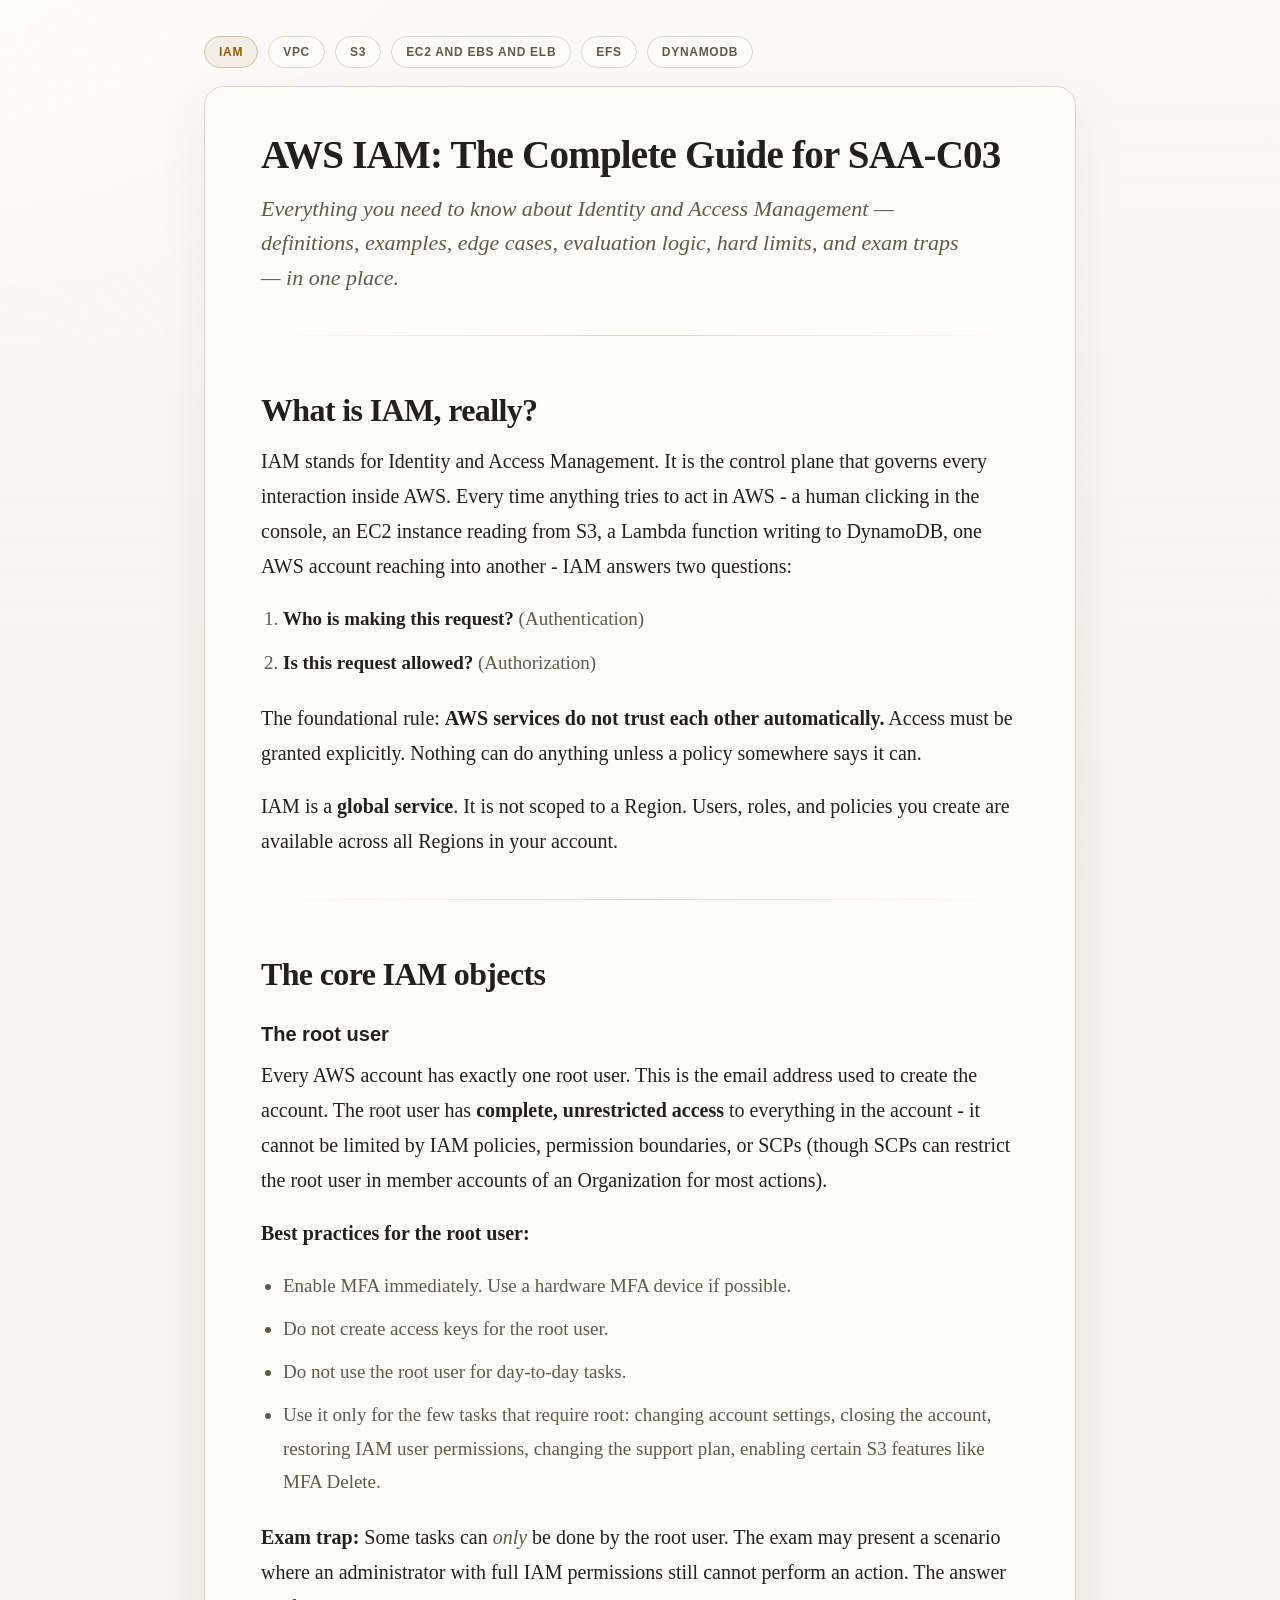
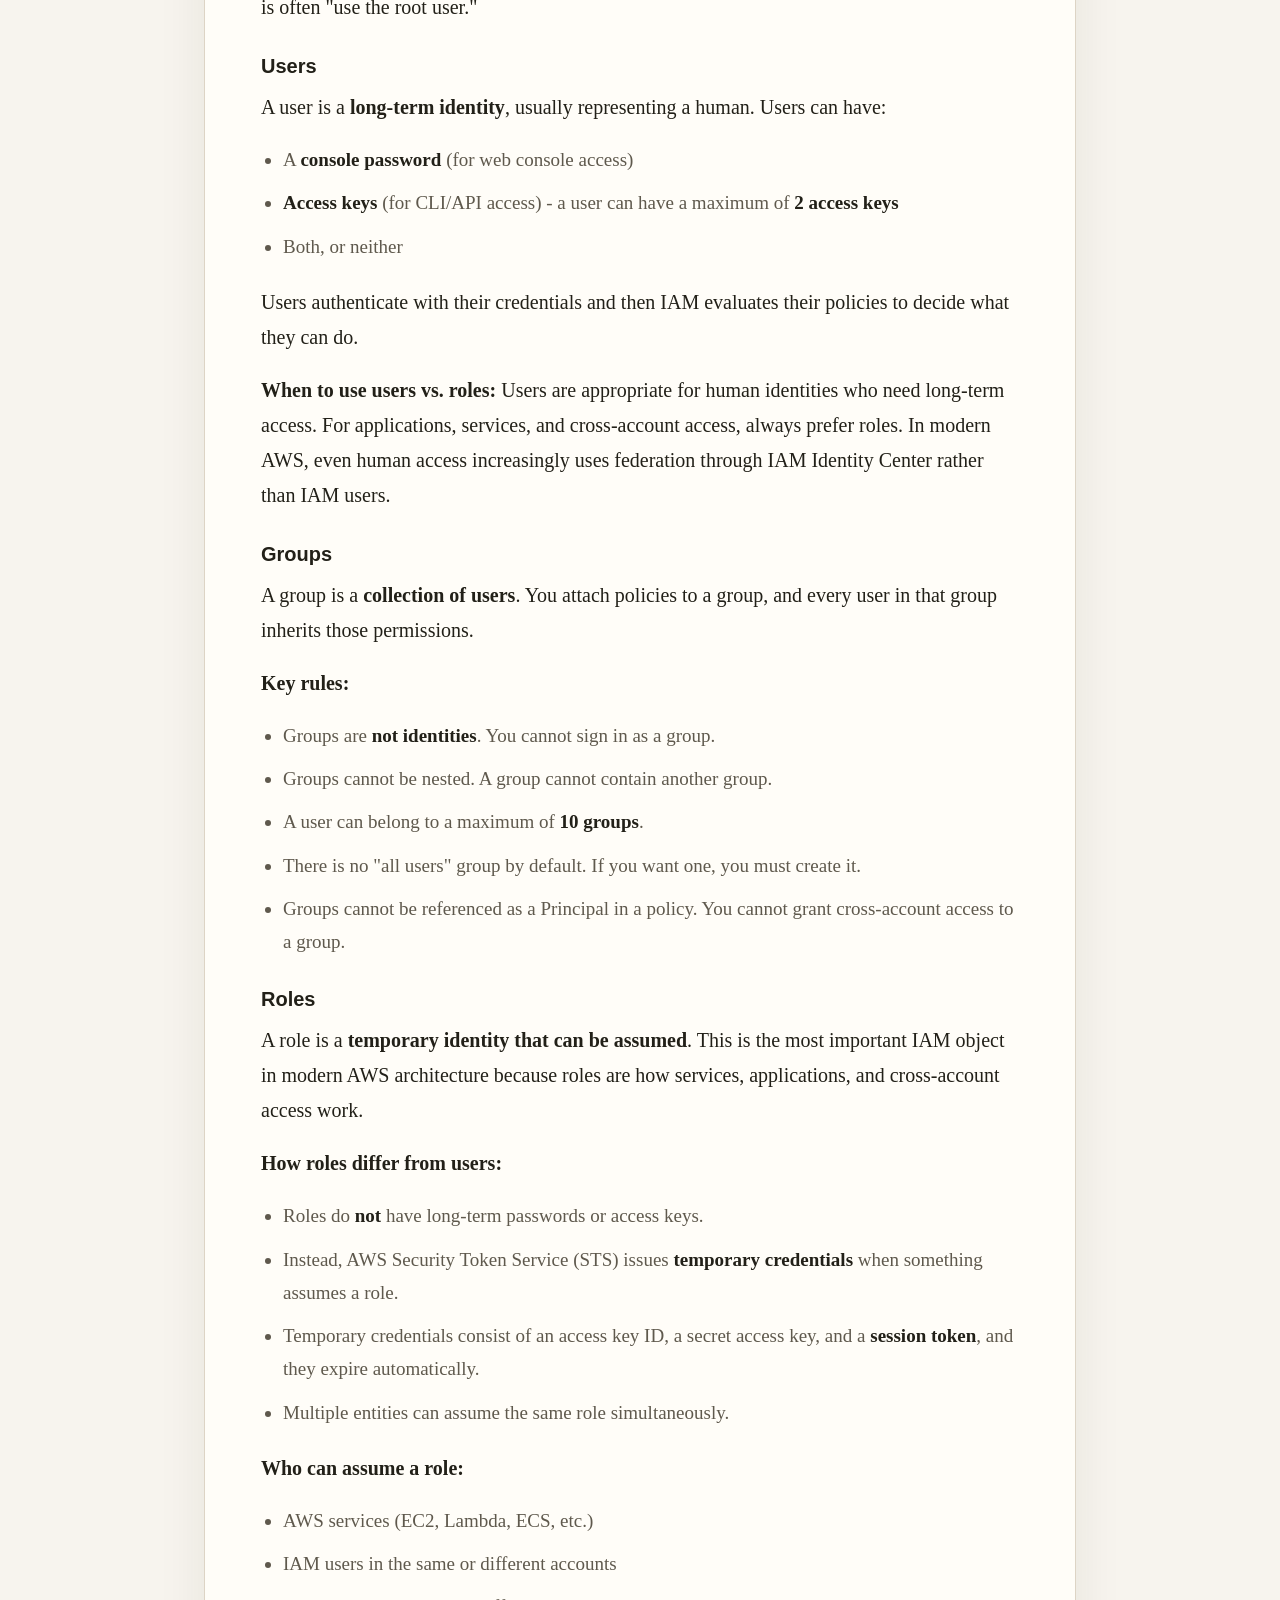
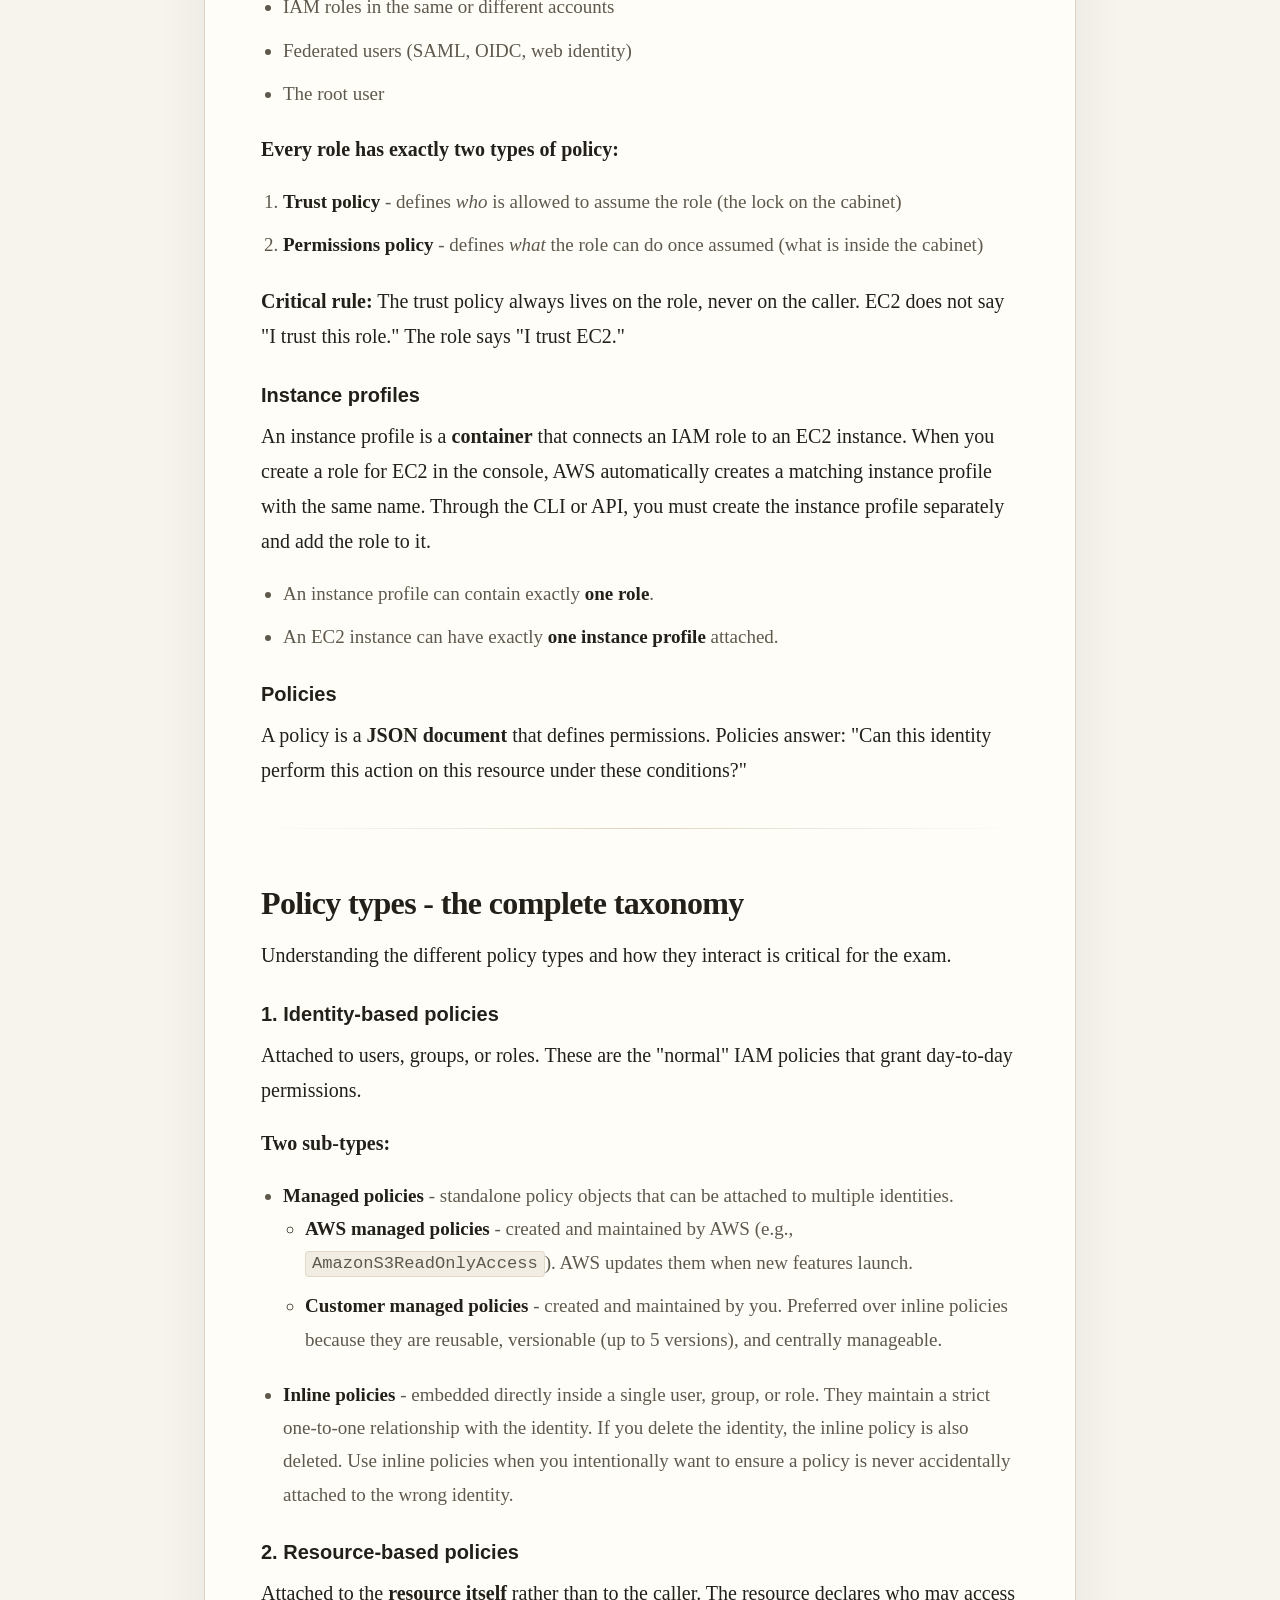
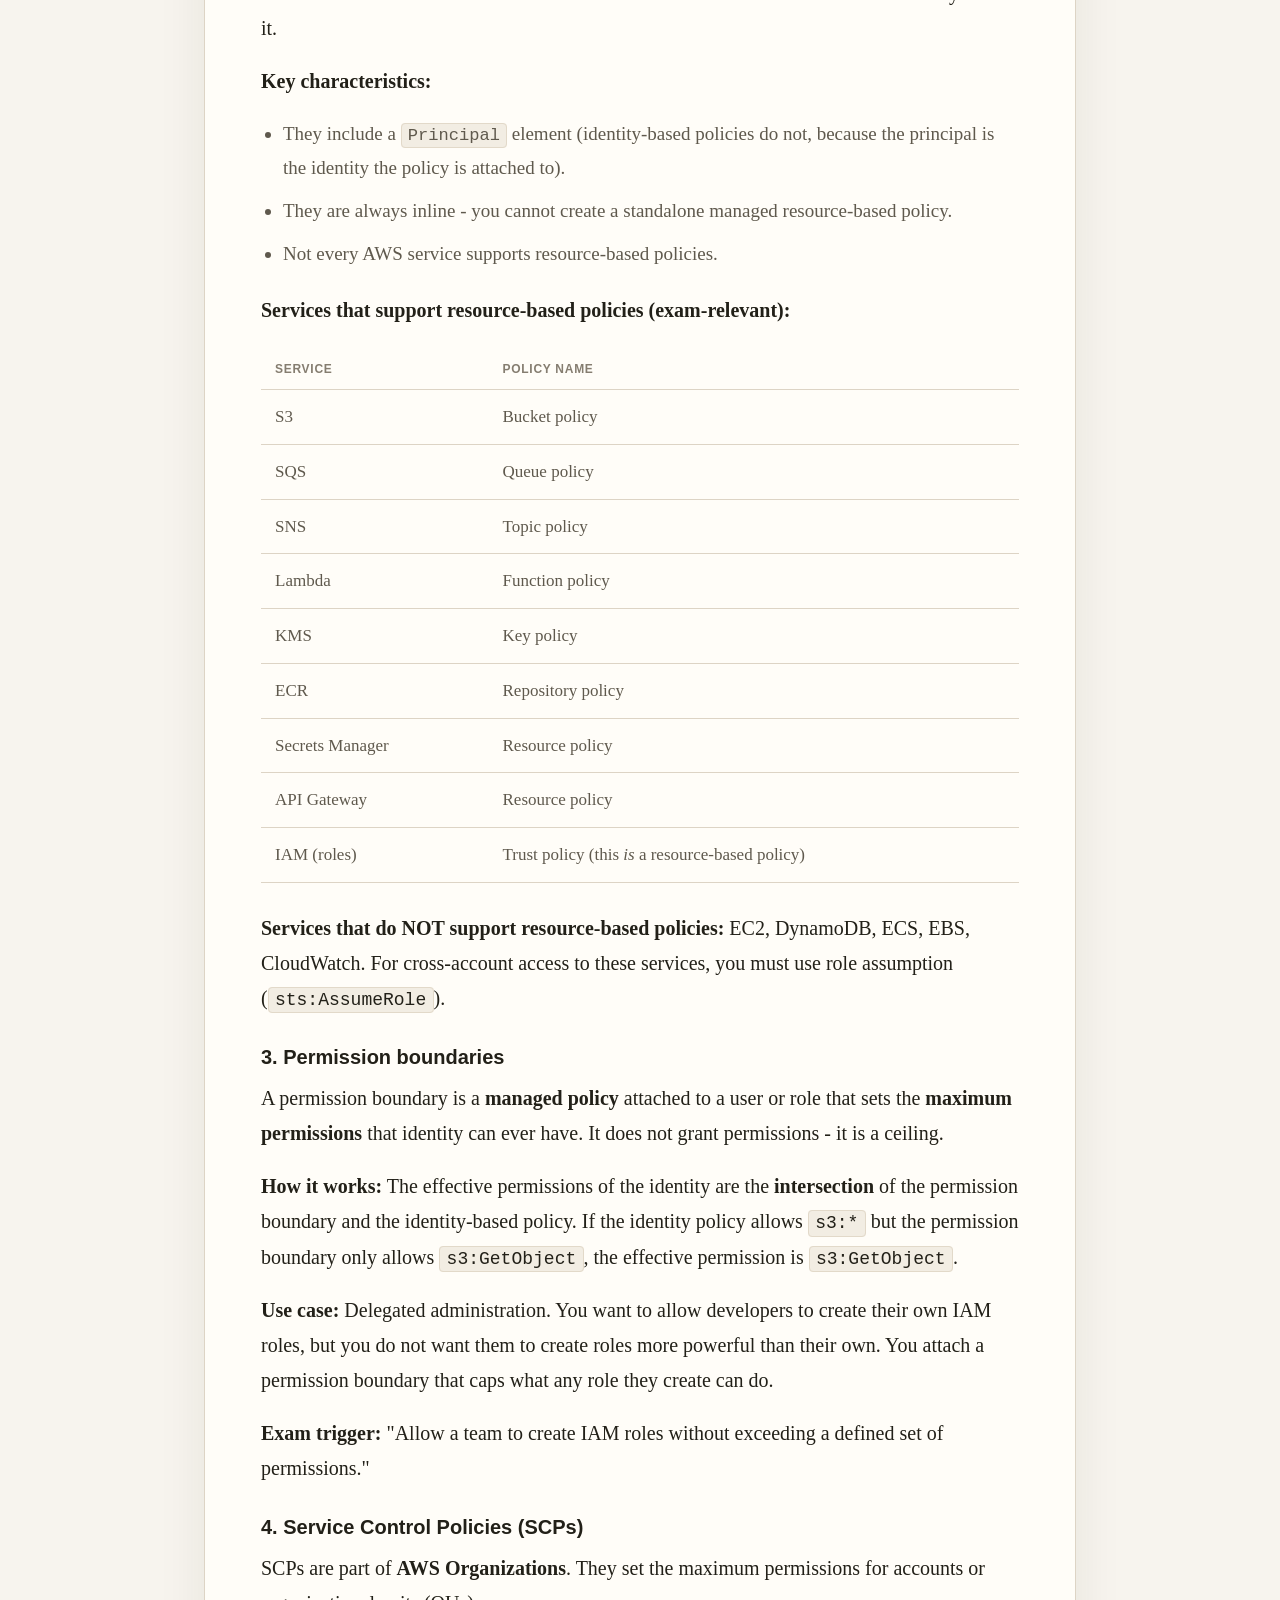
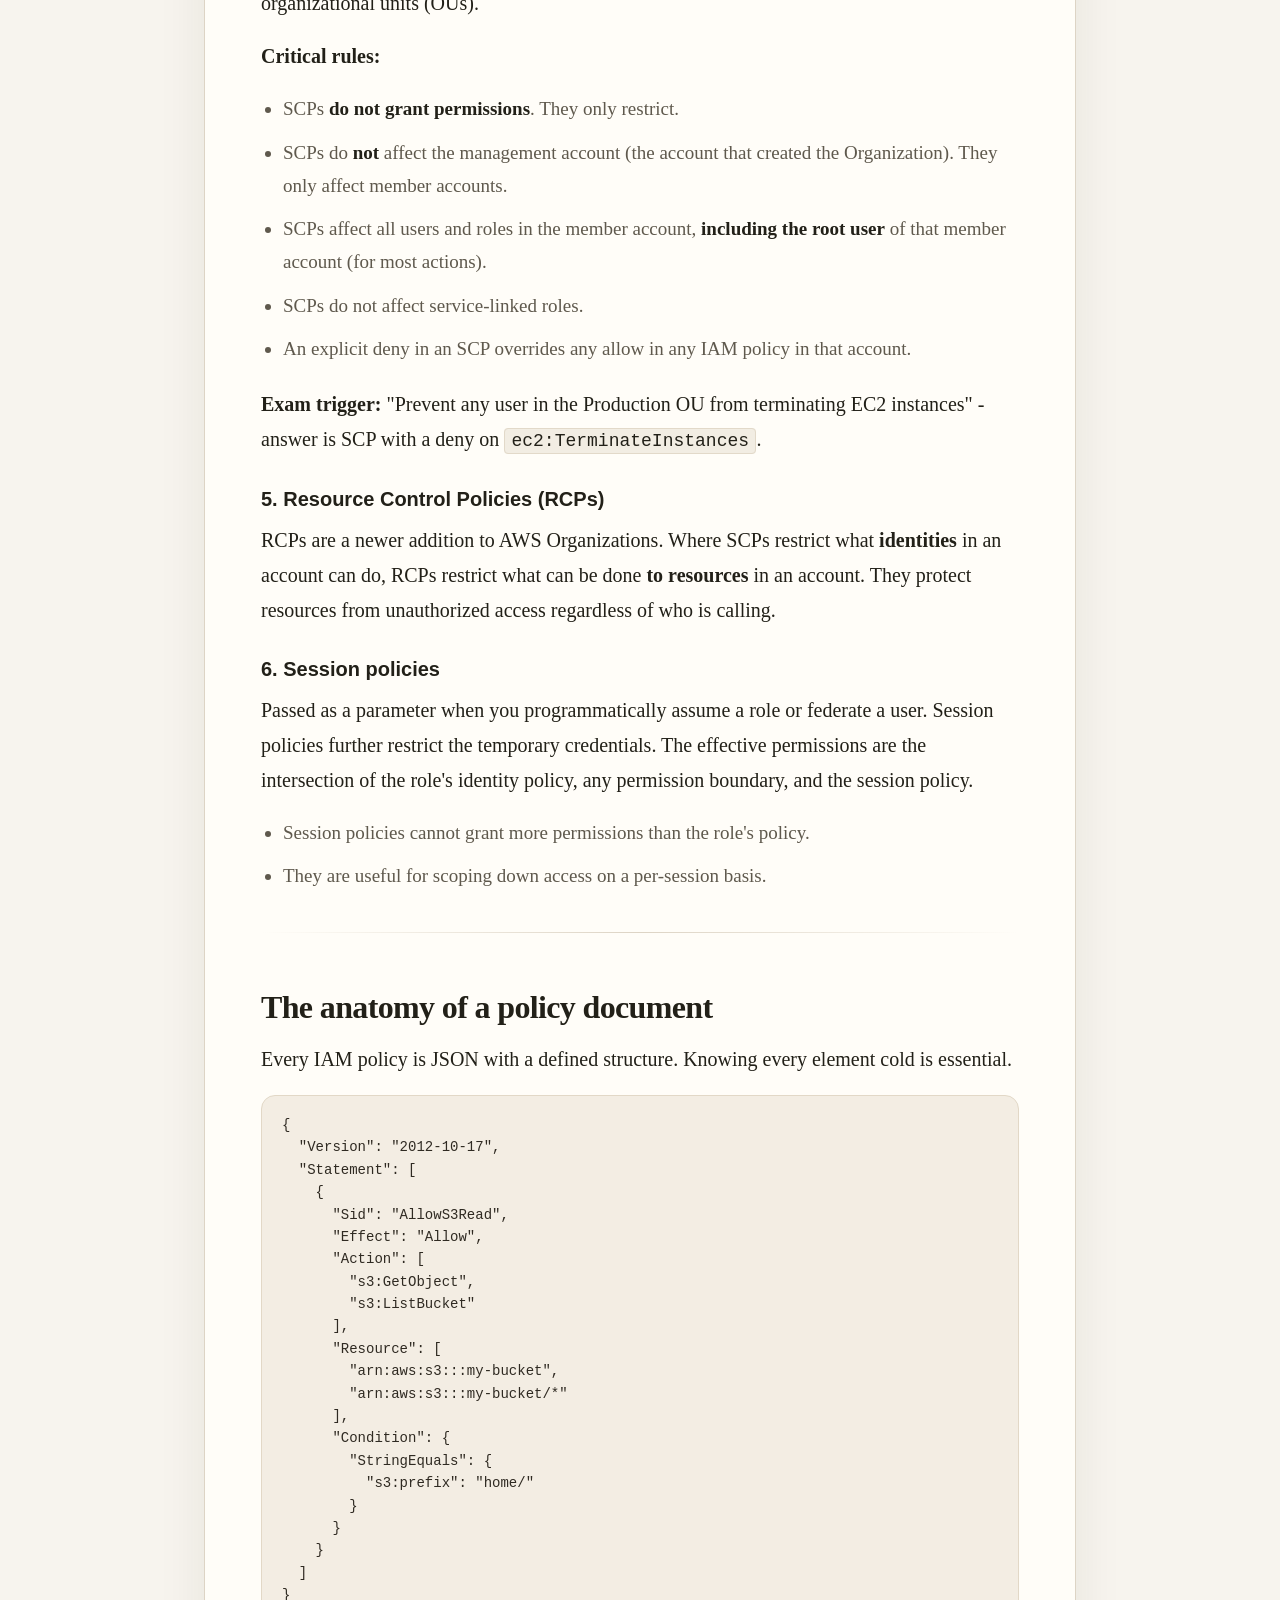
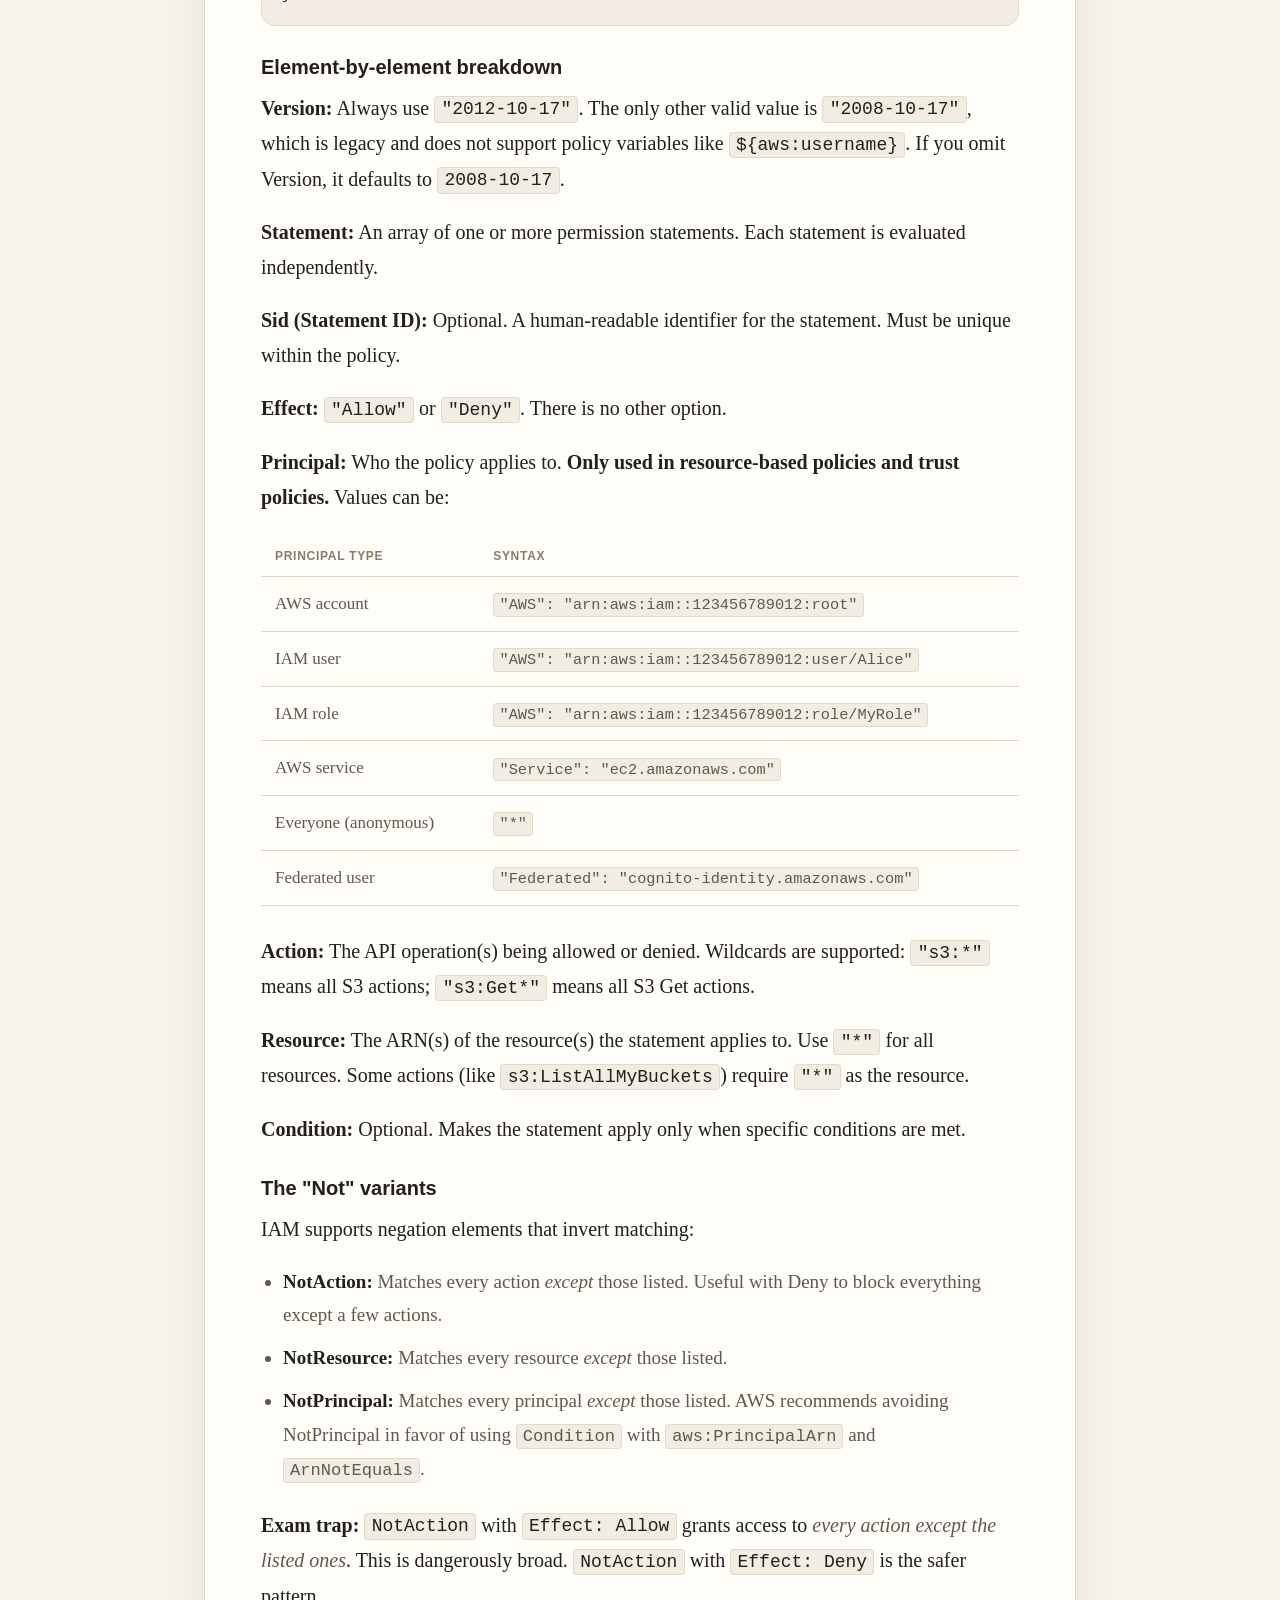
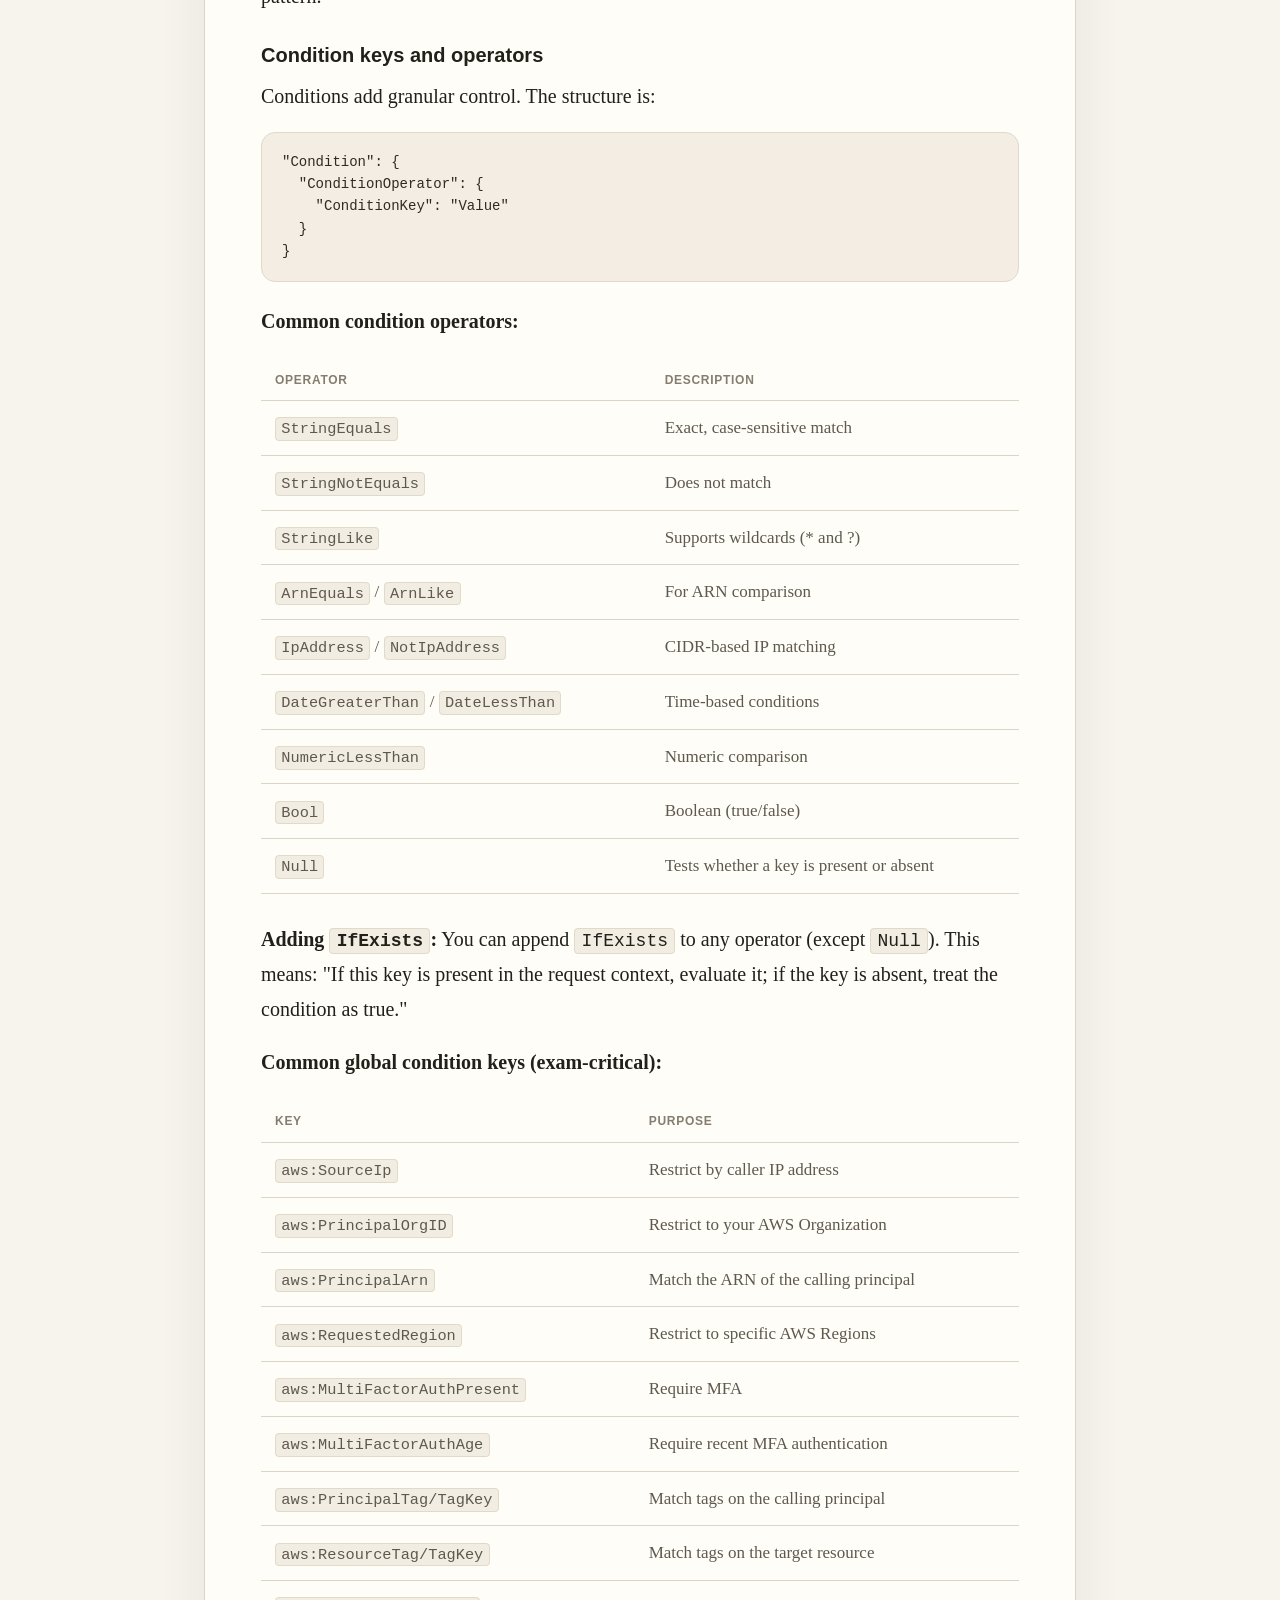
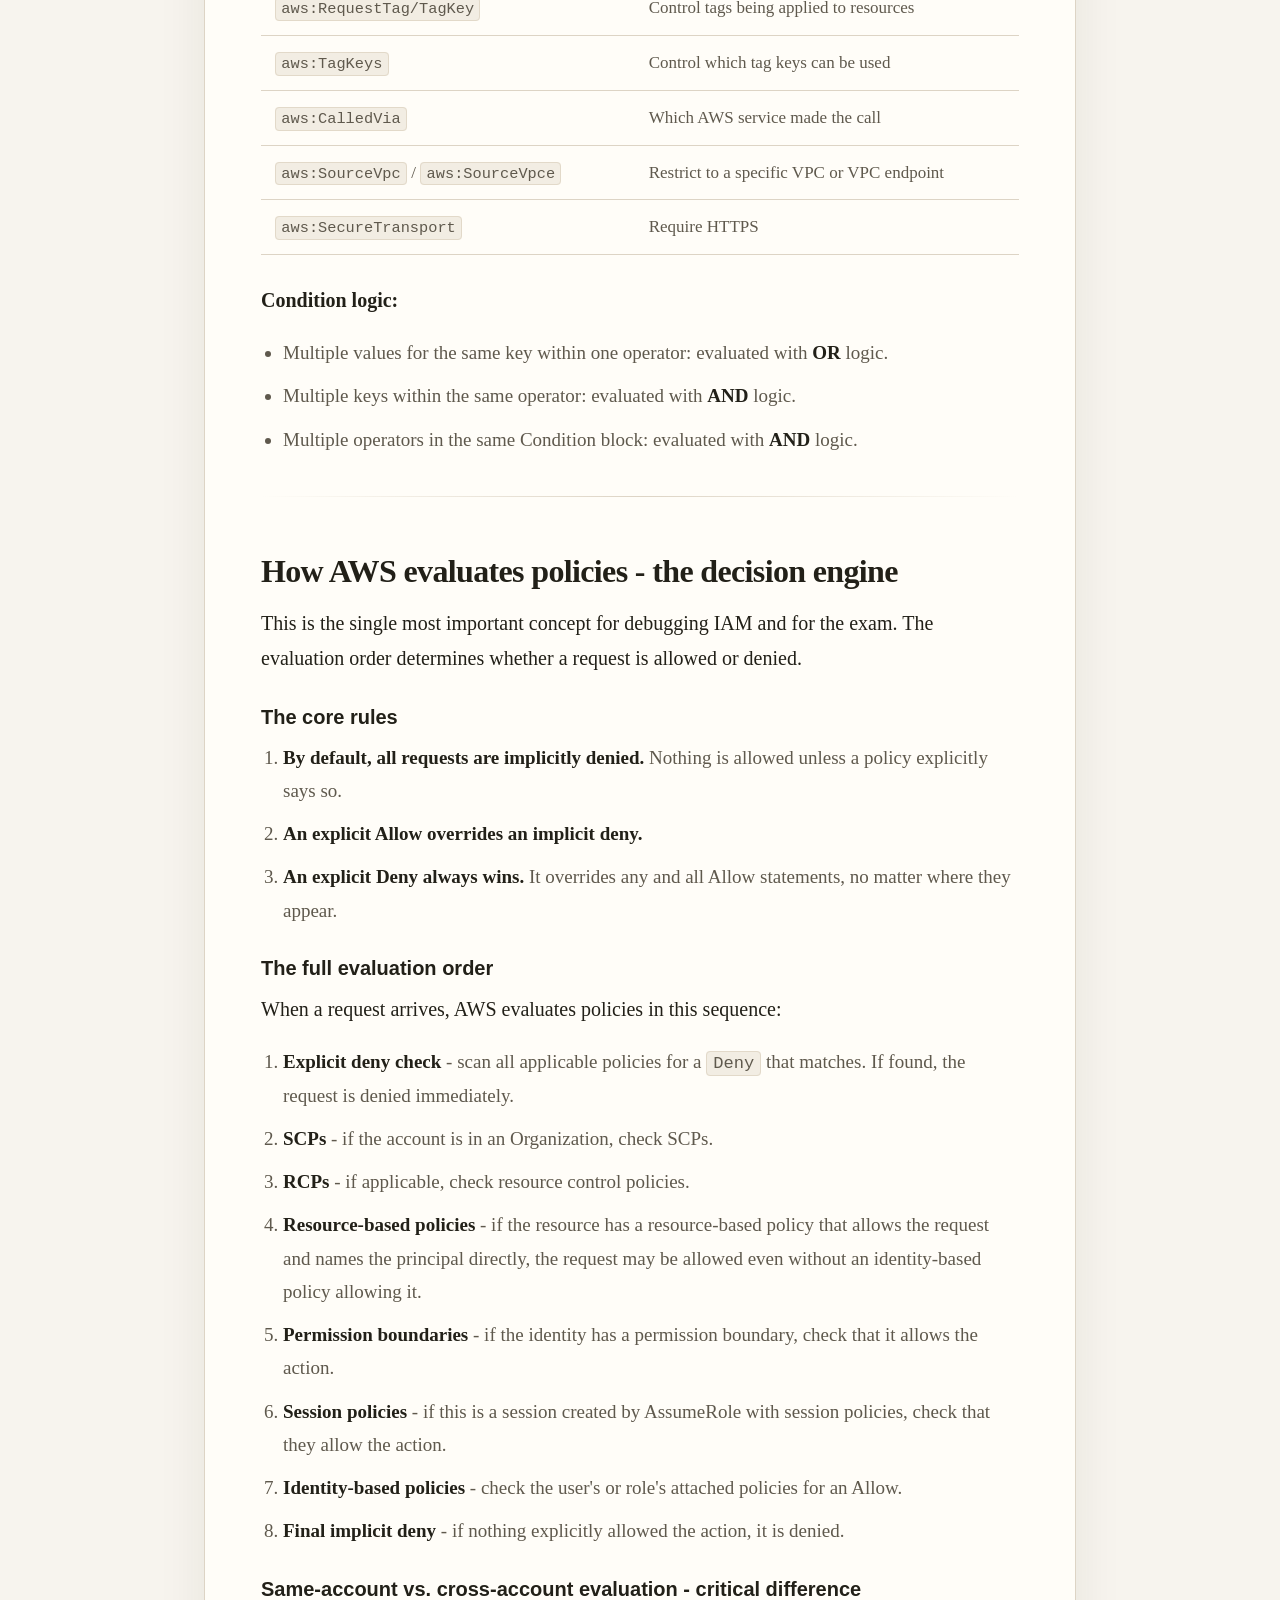
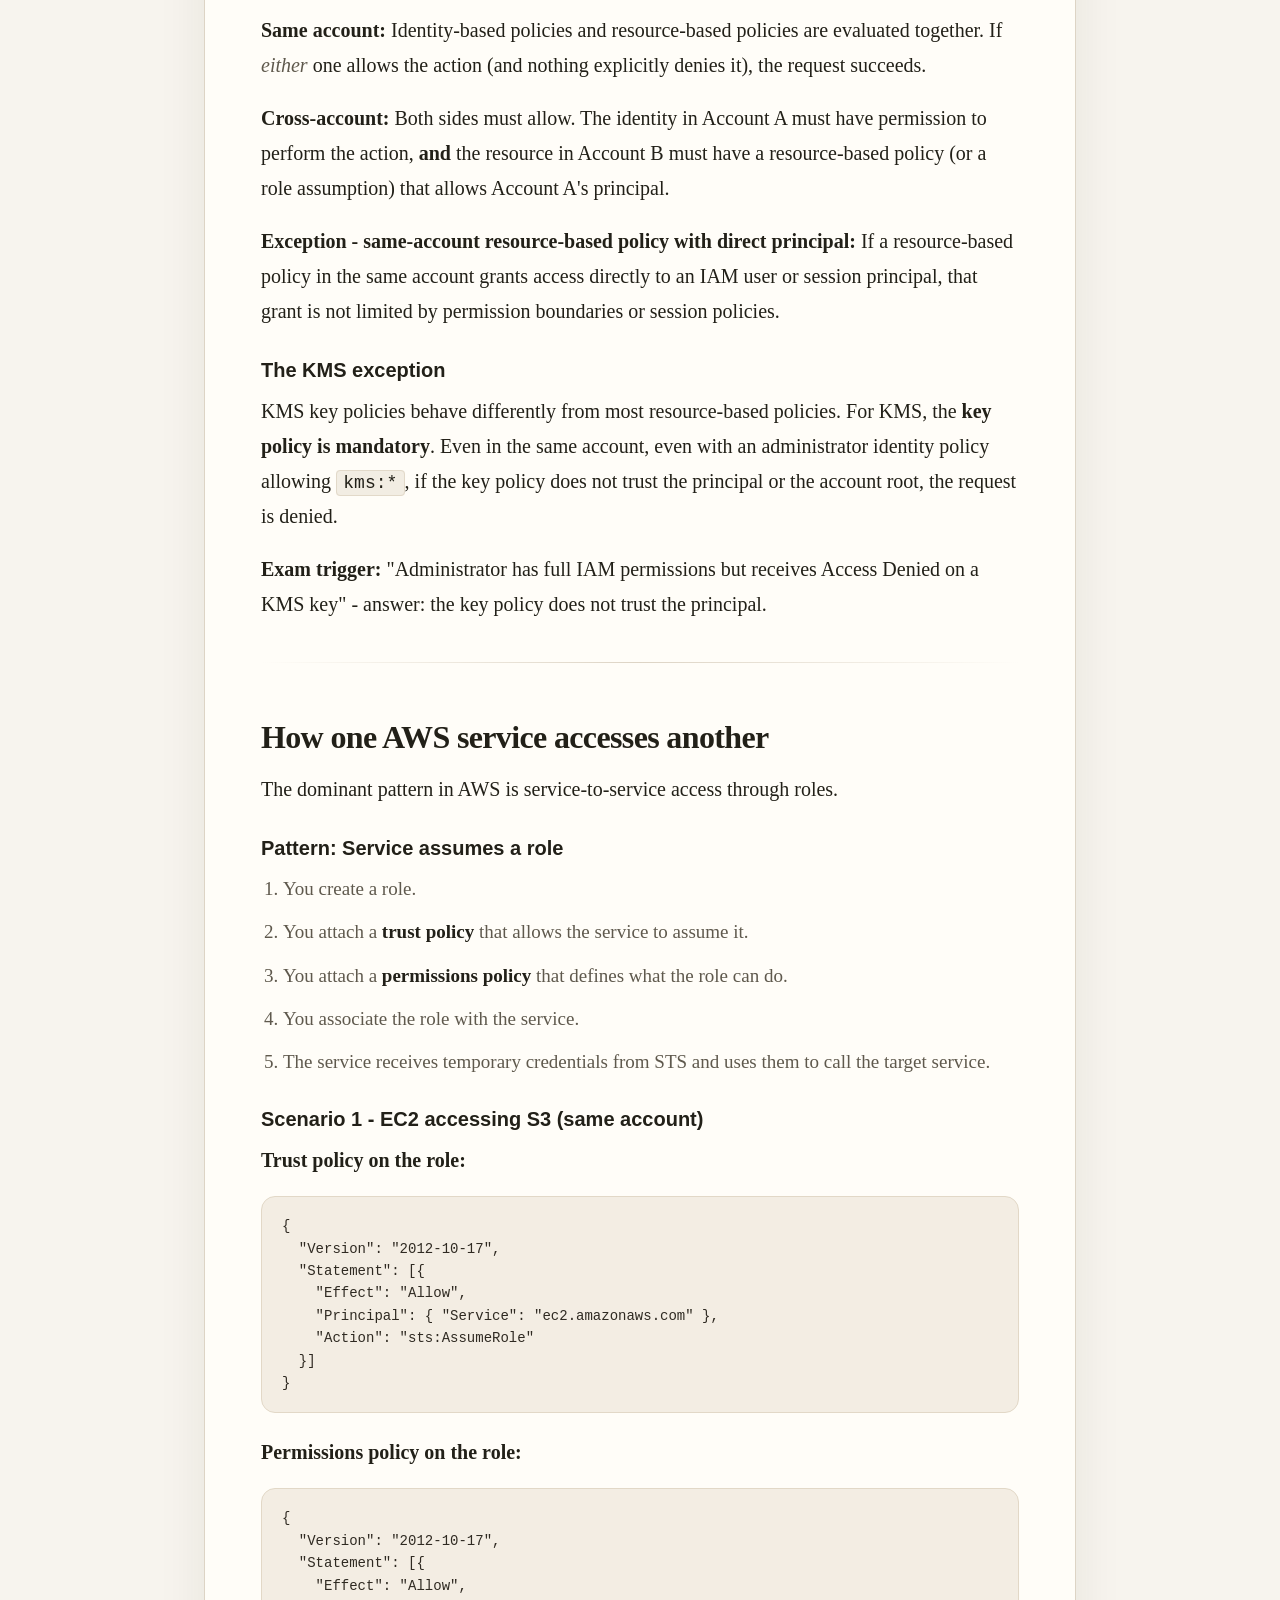
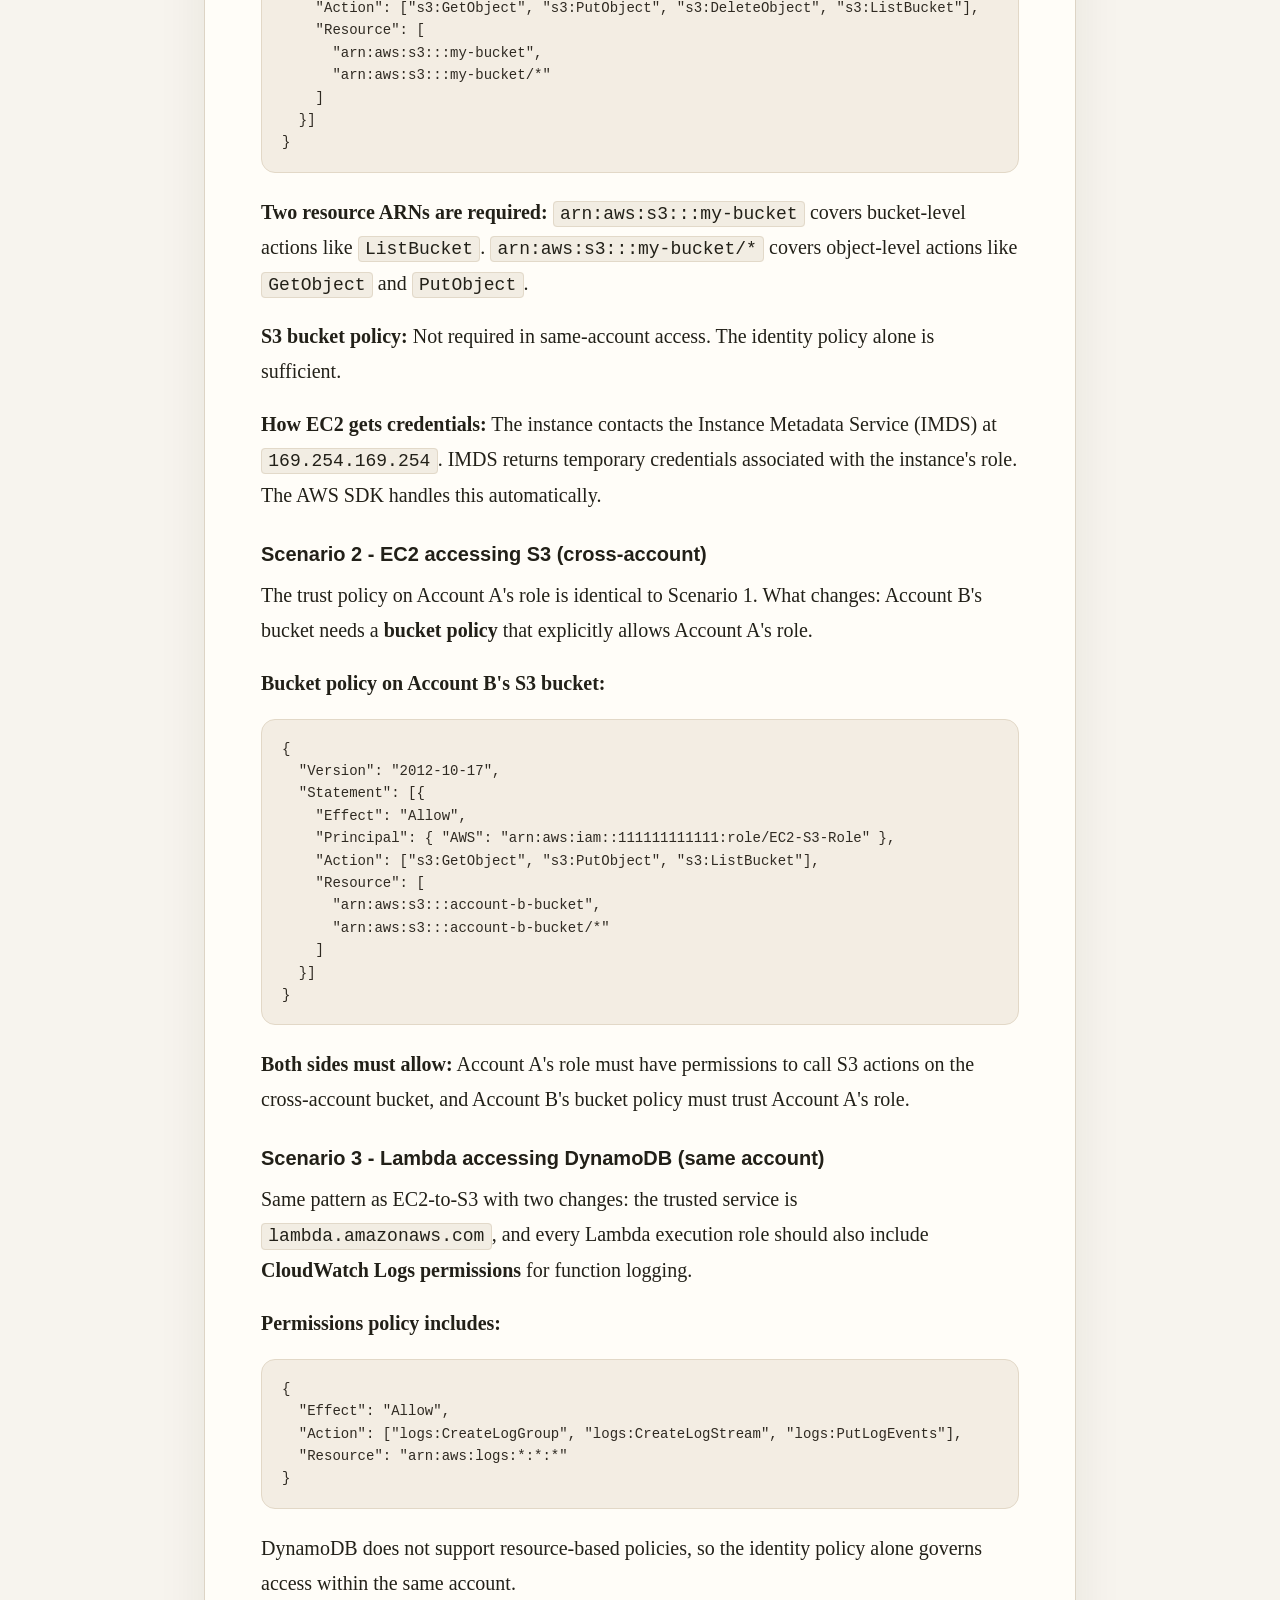
==== index.html @ 90936693 "Add DynamoDB article page" ====
<!DOCTYPE html>
<html lang="en">
<head>
<meta charset="UTF-8">
<meta name="viewport" content="width=device-width, initial-scale=1.0">
<title>AWS IAM: The Complete Guide for SAA-C03</title>
<style>
  *, *::before, *::after { box-sizing: border-box; }

  :root {
    --bg: #f7f4ee;
    --paper: #fffdf8;
    --border: #ddd4c5;
    --text: #222018;
    --text-dim: #5f594d;
    --text-faint: #857d70;
    --accent: #8d5c00;
    --accent-soft: rgba(141, 92, 0, 0.08);
    --teal-soft: rgba(13, 111, 103, 0.08);
    --shadow: 0 20px 50px rgba(44, 35, 19, 0.08);
  }

  html { scroll-behavior: smooth; }

  body {
    margin: 0;
    background: var(--bg);
    color: var(--text);
    font-family: Charter, "Iowan Old Style", "Palatino Linotype", "Book Antiqua", Georgia, serif;
    line-height: 1.75;
  }

  body::before {
    content: "";
    position: fixed;
    inset: 0;
    background:
      linear-gradient(180deg, rgba(255,255,255,0.55), rgba(255,255,255,0)),
      radial-gradient(circle at top left, rgba(255,255,255,0.5), transparent 30%);
    pointer-events: none;
    z-index: 0;
  }

  .page {
    position: relative;
    z-index: 1;
    max-width: 920px;
    margin: 0 auto;
    padding: 36px 24px 72px;
  }

  .topnav {
    display: flex;
    gap: 10px;
    margin-bottom: 18px;
  }

  .navlink {
    display: inline-flex;
    align-items: center;
    border: 1px solid var(--border);
    border-radius: 999px;
    padding: 8px 14px;
    background: rgba(255, 253, 248, 0.82);
    color: var(--text-dim);
    text-decoration: none;
    font: 700 12px/1.2 "Helvetica Neue", Arial, sans-serif;
    letter-spacing: 0.06em;
    text-transform: uppercase;
    transition: background 140ms ease, color 140ms ease, border-color 140ms ease;
  }

  .navlink:hover {
    background: var(--accent-soft);
    border-color: #cfbea0;
    color: var(--text);
  }

  .navlink[aria-current="page"] {
    background: var(--accent-soft);
    border-color: #cfbea0;
    color: var(--accent);
  }

  .article {
    background: var(--paper);
    border: 1px solid var(--border);
    border-radius: 20px;
    box-shadow: var(--shadow);
    padding: 48px 56px;
  }

  header {
    margin-bottom: 32px;
  }

  h1 {
    font-size: clamp(27px, 3.5vw, 39px);
    line-height: 1.05;
    margin: 0 0 16px;
    letter-spacing: -0.02em;
  }

  .deck {
    font-size: 22px;
    line-height: 1.55;
    color: var(--text-dim);
    max-width: 720px;
    margin: 0;
  }

  h2 {
    font-size: 32px;
    line-height: 1.15;
    margin: 56px 0 16px;
    letter-spacing: -0.02em;
  }

  h3 {
    font: 700 20px/1.35 "Helvetica Neue", Arial, sans-serif;
    margin: 28px 0 10px;
    color: var(--text);
  }

  p {
    font-size: 20px;
    margin: 0 0 18px;
  }

  ul, ol {
    margin: 0 0 22px 22px;
    padding: 0;
  }

  li {
    font-size: 19px;
    margin-bottom: 10px;
    color: var(--text-dim);
  }

  strong { color: var(--text); }

  em { color: var(--text-dim); }

  code {
    font-family: "SFMono-Regular", Consolas, "Liberation Mono", Menlo, monospace;
    font-size: 0.9em;
    background: #f2ede3;
    border: 1px solid #e2d9c9;
    border-radius: 4px;
    padding: 0.12em 0.35em;
  }

  pre {
    margin: 18px 0 22px;
    padding: 18px 20px;
    overflow-x: auto;
    background: #f3ede3;
    border: 1px solid #e2d8c7;
    border-radius: 14px;
    color: #2f2a22;
    font: 14px/1.6 "SFMono-Regular", Consolas, "Liberation Mono", Menlo, monospace;
  }

  hr {
    border: 0;
    height: 1px;
    margin: 40px 0;
    background: linear-gradient(to right, transparent, var(--border), transparent);
  }

  table {
    width: 100%;
    border-collapse: collapse;
    margin: 22px 0 28px;
    font-size: 17px;
  }

  th, td {
    text-align: left;
    vertical-align: top;
    padding: 12px 14px;
    border-bottom: 1px solid var(--border);
  }

  th {
    font: 700 12px/1.3 "Helvetica Neue", Arial, sans-serif;
    letter-spacing: 0.06em;
    text-transform: uppercase;
    color: var(--text-faint);
  }

  td {
    color: var(--text-dim);
  }

  blockquote {
    margin: 30px 0;
    padding: 8px 0 8px 22px;
    border-left: 3px solid var(--accent);
    color: var(--text-dim);
  }

  .callout {
    margin: 28px 0;
    border: 1px solid var(--border);
    border-radius: 14px;
    padding: 18px 20px;
    background: var(--accent-soft);
  }

  .callout p:last-child { margin-bottom: 0; }
  @media (max-width: 768px) {
    .page {
      padding-top: 24px;
    }

    .topnav {
      margin-bottom: 14px;
    }

    .navlink {
      font-size: 11px;
      padding: 7px 12px;
    }

    .article {
      padding: 28px 18px;
      border-radius: 16px;
    }

    .deck {
      font-size: 18px;
    }

    p {
      font-size: 16px;
    }

    li {
      font-size: 15px;
    }

    h2 {
      font-size: 24px;
    }

    h3 {
      font-size: 18px;
    }

    table {
      display: block;
      overflow-x: auto;
      white-space: nowrap;
      font-size: 14px;
      -webkit-overflow-scrolling: touch;
    }

    th, td {
      padding: 10px 12px;
    }

    pre {
      font-size: 12px;
      padding: 14px 16px;
    }
  }
</style>
</head>
<body>
  <main class="page">
    <nav class="topnav" aria-label="Site sections">
      <a class="navlink" href="./index.html" aria-current="page">IAM</a>
      <a class="navlink" href="./vpc.html">VPC</a>
      <a class="navlink" href="./s3.html">S3</a>
      <a class="navlink" href="./ec2-and-ebs.html">EC2 and EBS and ELB</a>
      <a class="navlink" href="./efs.html">EFS</a>
      <a class="navlink" href="./dynamodb.html">DynamoDB</a>
    </nav>
    <article class="article">
      <header>
        <h1>AWS IAM: The Complete Guide for SAA-C03</h1>
        <p class="deck"><em>Everything you need to know about Identity and Access Management &mdash; definitions, examples, edge cases, evaluation logic, hard limits, and exam traps &mdash; in one place.</em></p>
      </header>

      <hr>

      <section>
        <h2>What is IAM, really?</h2>
        <p>IAM stands for Identity and Access Management. It is the control plane that governs every interaction inside AWS. Every time anything tries to act in AWS - a human clicking in the console, an EC2 instance reading from S3, a Lambda function writing to DynamoDB, one AWS account reaching into another - IAM answers two questions:</p>
        <ol>
          <li><strong>Who is making this request?</strong> (Authentication)</li>
          <li><strong>Is this request allowed?</strong> (Authorization)</li>
        </ol>
        <p>The foundational rule: <strong>AWS services do not trust each other automatically.</strong> Access must be granted explicitly. Nothing can do anything unless a policy somewhere says it can.</p>
        <p>IAM is a <strong>global service</strong>. It is not scoped to a Region. Users, roles, and policies you create are available across all Regions in your account.</p>
      </section>

      <hr>

      <section>
        <h2>The core IAM objects</h2>

        <h3>The root user</h3>
        <p>Every AWS account has exactly one root user. This is the email address used to create the account. The root user has <strong>complete, unrestricted access</strong> to everything in the account - it cannot be limited by IAM policies, permission boundaries, or SCPs (though SCPs can restrict the root user in member accounts of an Organization for most actions).</p>
        <p><strong>Best practices for the root user:</strong></p>
        <ul>
          <li>Enable MFA immediately. Use a hardware MFA device if possible.</li>
          <li>Do not create access keys for the root user.</li>
          <li>Do not use the root user for day-to-day tasks.</li>
          <li>Use it only for the few tasks that require root: changing account settings, closing the account, restoring IAM user permissions, changing the support plan, enabling certain S3 features like MFA Delete.</li>
        </ul>
        <p><strong>Exam trap:</strong> Some tasks can <em>only</em> be done by the root user. The exam may present a scenario where an administrator with full IAM permissions still cannot perform an action. The answer is often "use the root user."</p>

        <h3>Users</h3>
        <p>A user is a <strong>long-term identity</strong>, usually representing a human. Users can have:</p>
        <ul>
          <li>A <strong>console password</strong> (for web console access)</li>
          <li><strong>Access keys</strong> (for CLI/API access) - a user can have a maximum of <strong>2 access keys</strong></li>
          <li>Both, or neither</li>
        </ul>
        <p>Users authenticate with their credentials and then IAM evaluates their policies to decide what they can do.</p>
        <p><strong>When to use users vs. roles:</strong> Users are appropriate for human identities who need long-term access. For applications, services, and cross-account access, always prefer roles. In modern AWS, even human access increasingly uses federation through IAM Identity Center rather than IAM users.</p>

        <h3>Groups</h3>
        <p>A group is a <strong>collection of users</strong>. You attach policies to a group, and every user in that group inherits those permissions.</p>
        <p><strong>Key rules:</strong></p>
        <ul>
          <li>Groups are <strong>not identities</strong>. You cannot sign in as a group.</li>
          <li>Groups cannot be nested. A group cannot contain another group.</li>
          <li>A user can belong to a maximum of <strong>10 groups</strong>.</li>
          <li>There is no "all users" group by default. If you want one, you must create it.</li>
          <li>Groups cannot be referenced as a Principal in a policy. You cannot grant cross-account access to a group.</li>
        </ul>

        <h3>Roles</h3>
        <p>A role is a <strong>temporary identity that can be assumed</strong>. This is the most important IAM object in modern AWS architecture because roles are how services, applications, and cross-account access work.</p>
        <p><strong>How roles differ from users:</strong></p>
        <ul>
          <li>Roles do <strong>not</strong> have long-term passwords or access keys.</li>
          <li>Instead, AWS Security Token Service (STS) issues <strong>temporary credentials</strong> when something assumes a role.</li>
          <li>Temporary credentials consist of an access key ID, a secret access key, and a <strong>session token</strong>, and they expire automatically.</li>
          <li>Multiple entities can assume the same role simultaneously.</li>
        </ul>
        <p><strong>Who can assume a role:</strong></p>
        <ul>
          <li>AWS services (EC2, Lambda, ECS, etc.)</li>
          <li>IAM users in the same or different accounts</li>
          <li>IAM roles in the same or different accounts</li>
          <li>Federated users (SAML, OIDC, web identity)</li>
          <li>The root user</li>
        </ul>
        <p><strong>Every role has exactly two types of policy:</strong></p>
        <ol>
          <li><strong>Trust policy</strong> - defines <em>who</em> is allowed to assume the role (the lock on the cabinet)</li>
          <li><strong>Permissions policy</strong> - defines <em>what</em> the role can do once assumed (what is inside the cabinet)</li>
        </ol>
        <p><strong>Critical rule:</strong> The trust policy always lives on the role, never on the caller. EC2 does not say "I trust this role." The role says "I trust EC2."</p>

        <h3>Instance profiles</h3>
        <p>An instance profile is a <strong>container</strong> that connects an IAM role to an EC2 instance. When you create a role for EC2 in the console, AWS automatically creates a matching instance profile with the same name. Through the CLI or API, you must create the instance profile separately and add the role to it.</p>
        <ul>
          <li>An instance profile can contain exactly <strong>one role</strong>.</li>
          <li>An EC2 instance can have exactly <strong>one instance profile</strong> attached.</li>
        </ul>

        <h3>Policies</h3>
        <p>A policy is a <strong>JSON document</strong> that defines permissions. Policies answer: "Can this identity perform this action on this resource under these conditions?"</p>
      </section>

      <hr>

      <section>
        <h2>Policy types - the complete taxonomy</h2>
        <p>Understanding the different policy types and how they interact is critical for the exam.</p>

        <h3>1. Identity-based policies</h3>
        <p>Attached to users, groups, or roles. These are the "normal" IAM policies that grant day-to-day permissions.</p>
        <p><strong>Two sub-types:</strong></p>
        <ul>
          <li><strong>Managed policies</strong> - standalone policy objects that can be attached to multiple identities.
            <ul>
              <li><strong>AWS managed policies</strong> - created and maintained by AWS (e.g., <code>AmazonS3ReadOnlyAccess</code>). AWS updates them when new features launch.</li>
              <li><strong>Customer managed policies</strong> - created and maintained by you. Preferred over inline policies because they are reusable, versionable (up to 5 versions), and centrally manageable.</li>
            </ul>
          </li>
          <li><strong>Inline policies</strong> - embedded directly inside a single user, group, or role. They maintain a strict one-to-one relationship with the identity. If you delete the identity, the inline policy is also deleted. Use inline policies when you intentionally want to ensure a policy is never accidentally attached to the wrong identity.</li>
        </ul>

        <h3>2. Resource-based policies</h3>
        <p>Attached to the <strong>resource itself</strong> rather than to the caller. The resource declares who may access it.</p>
        <p><strong>Key characteristics:</strong></p>
        <ul>
          <li>They include a <code>Principal</code> element (identity-based policies do not, because the principal is the identity the policy is attached to).</li>
          <li>They are always inline - you cannot create a standalone managed resource-based policy.</li>
          <li>Not every AWS service supports resource-based policies.</li>
        </ul>
        <p><strong>Services that support resource-based policies (exam-relevant):</strong></p>
        <table>
          <thead>
            <tr>
              <th>Service</th>
              <th>Policy name</th>
            </tr>
          </thead>
          <tbody>
            <tr><td>S3</td><td>Bucket policy</td></tr>
            <tr><td>SQS</td><td>Queue policy</td></tr>
            <tr><td>SNS</td><td>Topic policy</td></tr>
            <tr><td>Lambda</td><td>Function policy</td></tr>
            <tr><td>KMS</td><td>Key policy</td></tr>
            <tr><td>ECR</td><td>Repository policy</td></tr>
            <tr><td>Secrets Manager</td><td>Resource policy</td></tr>
            <tr><td>API Gateway</td><td>Resource policy</td></tr>
            <tr><td>IAM (roles)</td><td>Trust policy (this <em>is</em> a resource-based policy)</td></tr>
          </tbody>
        </table>
        <p><strong>Services that do NOT support resource-based policies:</strong> EC2, DynamoDB, ECS, EBS, CloudWatch. For cross-account access to these services, you must use role assumption (<code>sts:AssumeRole</code>).</p>

        <h3>3. Permission boundaries</h3>
        <p>A permission boundary is a <strong>managed policy</strong> attached to a user or role that sets the <strong>maximum permissions</strong> that identity can ever have. It does not grant permissions - it is a ceiling.</p>
        <p><strong>How it works:</strong> The effective permissions of the identity are the <strong>intersection</strong> of the permission boundary and the identity-based policy. If the identity policy allows <code>s3:*</code> but the permission boundary only allows <code>s3:GetObject</code>, the effective permission is <code>s3:GetObject</code>.</p>
        <p><strong>Use case:</strong> Delegated administration. You want to allow developers to create their own IAM roles, but you do not want them to create roles more powerful than their own. You attach a permission boundary that caps what any role they create can do.</p>
        <p><strong>Exam trigger:</strong> "Allow a team to create IAM roles without exceeding a defined set of permissions."</p>

        <h3>4. Service Control Policies (SCPs)</h3>
        <p>SCPs are part of <strong>AWS Organizations</strong>. They set the maximum permissions for accounts or organizational units (OUs).</p>
        <p><strong>Critical rules:</strong></p>
        <ul>
          <li>SCPs <strong>do not grant permissions</strong>. They only restrict.</li>
          <li>SCPs do <strong>not</strong> affect the management account (the account that created the Organization). They only affect member accounts.</li>
          <li>SCPs affect all users and roles in the member account, <strong>including the root user</strong> of that member account (for most actions).</li>
          <li>SCPs do not affect service-linked roles.</li>
          <li>An explicit deny in an SCP overrides any allow in any IAM policy in that account.</li>
        </ul>
        <p><strong>Exam trigger:</strong> "Prevent any user in the Production OU from terminating EC2 instances" - answer is SCP with a deny on <code>ec2:TerminateInstances</code>.</p>

        <h3>5. Resource Control Policies (RCPs)</h3>
        <p>RCPs are a newer addition to AWS Organizations. Where SCPs restrict what <strong>identities</strong> in an account can do, RCPs restrict what can be done <strong>to resources</strong> in an account. They protect resources from unauthorized access regardless of who is calling.</p>

        <h3>6. Session policies</h3>
        <p>Passed as a parameter when you programmatically assume a role or federate a user. Session policies further restrict the temporary credentials. The effective permissions are the intersection of the role's identity policy, any permission boundary, and the session policy.</p>
        <ul>
          <li>Session policies cannot grant more permissions than the role's policy.</li>
          <li>They are useful for scoping down access on a per-session basis.</li>
        </ul>
      </section>

      <hr>

      <section>
        <h2>The anatomy of a policy document</h2>
        <p>Every IAM policy is JSON with a defined structure. Knowing every element cold is essential.</p>
<pre>{
  "Version": "2012-10-17",
  "Statement": [
    {
      "Sid": "AllowS3Read",
      "Effect": "Allow",
      "Action": [
        "s3:GetObject",
        "s3:ListBucket"
      ],
      "Resource": [
        "arn:aws:s3:::my-bucket",
        "arn:aws:s3:::my-bucket/*"
      ],
      "Condition": {
        "StringEquals": {
          "s3:prefix": "home/"
        }
      }
    }
  ]
}</pre>

        <h3>Element-by-element breakdown</h3>
        <p><strong>Version:</strong> Always use <code>"2012-10-17"</code>. The only other valid value is <code>"2008-10-17"</code>, which is legacy and does not support policy variables like <code>${aws:username}</code>. If you omit Version, it defaults to <code>2008-10-17</code>.</p>
        <p><strong>Statement:</strong> An array of one or more permission statements. Each statement is evaluated independently.</p>
        <p><strong>Sid (Statement ID):</strong> Optional. A human-readable identifier for the statement. Must be unique within the policy.</p>
        <p><strong>Effect:</strong> <code>"Allow"</code> or <code>"Deny"</code>. There is no other option.</p>
        <p><strong>Principal:</strong> Who the policy applies to. <strong>Only used in resource-based policies and trust policies.</strong> Values can be:</p>
        <table>
          <thead>
            <tr>
              <th>Principal type</th>
              <th>Syntax</th>
            </tr>
          </thead>
          <tbody>
            <tr><td>AWS account</td><td><code>"AWS": "arn:aws:iam::123456789012:root"</code></td></tr>
            <tr><td>IAM user</td><td><code>"AWS": "arn:aws:iam::123456789012:user/Alice"</code></td></tr>
            <tr><td>IAM role</td><td><code>"AWS": "arn:aws:iam::123456789012:role/MyRole"</code></td></tr>
            <tr><td>AWS service</td><td><code>"Service": "ec2.amazonaws.com"</code></td></tr>
            <tr><td>Everyone (anonymous)</td><td><code>"*"</code></td></tr>
            <tr><td>Federated user</td><td><code>"Federated": "cognito-identity.amazonaws.com"</code></td></tr>
          </tbody>
        </table>
        <p><strong>Action:</strong> The API operation(s) being allowed or denied. Wildcards are supported: <code>"s3:*"</code> means all S3 actions; <code>"s3:Get*"</code> means all S3 Get actions.</p>
        <p><strong>Resource:</strong> The ARN(s) of the resource(s) the statement applies to. Use <code>"*"</code> for all resources. Some actions (like <code>s3:ListAllMyBuckets</code>) require <code>"*"</code> as the resource.</p>
        <p><strong>Condition:</strong> Optional. Makes the statement apply only when specific conditions are met.</p>

        <h3>The "Not" variants</h3>
        <p>IAM supports negation elements that invert matching:</p>
        <ul>
          <li><strong>NotAction:</strong> Matches every action <em>except</em> those listed. Useful with Deny to block everything except a few actions.</li>
          <li><strong>NotResource:</strong> Matches every resource <em>except</em> those listed.</li>
          <li><strong>NotPrincipal:</strong> Matches every principal <em>except</em> those listed. AWS recommends avoiding NotPrincipal in favor of using <code>Condition</code> with <code>aws:PrincipalArn</code> and <code>ArnNotEquals</code>.</li>
        </ul>
        <p><strong>Exam trap:</strong> <code>NotAction</code> with <code>Effect: Allow</code> grants access to <em>every action except the listed ones</em>. This is dangerously broad. <code>NotAction</code> with <code>Effect: Deny</code> is the safer pattern.</p>

        <h3>Condition keys and operators</h3>
        <p>Conditions add granular control. The structure is:</p>
<pre>"Condition": {
  "ConditionOperator": {
    "ConditionKey": "Value"
  }
}</pre>
        <p><strong>Common condition operators:</strong></p>
        <table>
          <thead>
            <tr>
              <th>Operator</th>
              <th>Description</th>
            </tr>
          </thead>
          <tbody>
            <tr><td><code>StringEquals</code></td><td>Exact, case-sensitive match</td></tr>
            <tr><td><code>StringNotEquals</code></td><td>Does not match</td></tr>
            <tr><td><code>StringLike</code></td><td>Supports wildcards (* and ?)</td></tr>
            <tr><td><code>ArnEquals</code> / <code>ArnLike</code></td><td>For ARN comparison</td></tr>
            <tr><td><code>IpAddress</code> / <code>NotIpAddress</code></td><td>CIDR-based IP matching</td></tr>
            <tr><td><code>DateGreaterThan</code> / <code>DateLessThan</code></td><td>Time-based conditions</td></tr>
            <tr><td><code>NumericLessThan</code></td><td>Numeric comparison</td></tr>
            <tr><td><code>Bool</code></td><td>Boolean (true/false)</td></tr>
            <tr><td><code>Null</code></td><td>Tests whether a key is present or absent</td></tr>
          </tbody>
        </table>
        <p><strong>Adding <code>IfExists</code>:</strong> You can append <code>IfExists</code> to any operator (except <code>Null</code>). This means: "If this key is present in the request context, evaluate it; if the key is absent, treat the condition as true."</p>
        <p><strong>Common global condition keys (exam-critical):</strong></p>
        <table>
          <thead>
            <tr>
              <th>Key</th>
              <th>Purpose</th>
            </tr>
          </thead>
          <tbody>
            <tr><td><code>aws:SourceIp</code></td><td>Restrict by caller IP address</td></tr>
            <tr><td><code>aws:PrincipalOrgID</code></td><td>Restrict to your AWS Organization</td></tr>
            <tr><td><code>aws:PrincipalArn</code></td><td>Match the ARN of the calling principal</td></tr>
            <tr><td><code>aws:RequestedRegion</code></td><td>Restrict to specific AWS Regions</td></tr>
            <tr><td><code>aws:MultiFactorAuthPresent</code></td><td>Require MFA</td></tr>
            <tr><td><code>aws:MultiFactorAuthAge</code></td><td>Require recent MFA authentication</td></tr>
            <tr><td><code>aws:PrincipalTag/TagKey</code></td><td>Match tags on the calling principal</td></tr>
            <tr><td><code>aws:ResourceTag/TagKey</code></td><td>Match tags on the target resource</td></tr>
            <tr><td><code>aws:RequestTag/TagKey</code></td><td>Control tags being applied to resources</td></tr>
            <tr><td><code>aws:TagKeys</code></td><td>Control which tag keys can be used</td></tr>
            <tr><td><code>aws:CalledVia</code></td><td>Which AWS service made the call</td></tr>
            <tr><td><code>aws:SourceVpc</code> / <code>aws:SourceVpce</code></td><td>Restrict to a specific VPC or VPC endpoint</td></tr>
            <tr><td><code>aws:SecureTransport</code></td><td>Require HTTPS</td></tr>
          </tbody>
        </table>
        <p><strong>Condition logic:</strong></p>
        <ul>
          <li>Multiple values for the same key within one operator: evaluated with <strong>OR</strong> logic.</li>
          <li>Multiple keys within the same operator: evaluated with <strong>AND</strong> logic.</li>
          <li>Multiple operators in the same Condition block: evaluated with <strong>AND</strong> logic.</li>
        </ul>
      </section>

      <hr>

      <section>
        <h2>How AWS evaluates policies - the decision engine</h2>
        <p>This is the single most important concept for debugging IAM and for the exam. The evaluation order determines whether a request is allowed or denied.</p>

        <h3>The core rules</h3>
        <ol>
          <li><strong>By default, all requests are implicitly denied.</strong> Nothing is allowed unless a policy explicitly says so.</li>
          <li><strong>An explicit Allow overrides an implicit deny.</strong></li>
          <li><strong>An explicit Deny always wins.</strong> It overrides any and all Allow statements, no matter where they appear.</li>
        </ol>

        <h3>The full evaluation order</h3>
        <p>When a request arrives, AWS evaluates policies in this sequence:</p>
        <ol>
          <li><strong>Explicit deny check</strong> - scan all applicable policies for a <code>Deny</code> that matches. If found, the request is denied immediately.</li>
          <li><strong>SCPs</strong> - if the account is in an Organization, check SCPs.</li>
          <li><strong>RCPs</strong> - if applicable, check resource control policies.</li>
          <li><strong>Resource-based policies</strong> - if the resource has a resource-based policy that allows the request and names the principal directly, the request may be allowed even without an identity-based policy allowing it.</li>
          <li><strong>Permission boundaries</strong> - if the identity has a permission boundary, check that it allows the action.</li>
          <li><strong>Session policies</strong> - if this is a session created by AssumeRole with session policies, check that they allow the action.</li>
          <li><strong>Identity-based policies</strong> - check the user's or role's attached policies for an Allow.</li>
          <li><strong>Final implicit deny</strong> - if nothing explicitly allowed the action, it is denied.</li>
        </ol>

        <h3>Same-account vs. cross-account evaluation - critical difference</h3>
        <p><strong>Same account:</strong> Identity-based policies and resource-based policies are evaluated together. If <em>either</em> one allows the action (and nothing explicitly denies it), the request succeeds.</p>
        <p><strong>Cross-account:</strong> Both sides must allow. The identity in Account A must have permission to perform the action, <strong>and</strong> the resource in Account B must have a resource-based policy (or a role assumption) that allows Account A's principal.</p>
        <p><strong>Exception - same-account resource-based policy with direct principal:</strong> If a resource-based policy in the same account grants access directly to an IAM user or session principal, that grant is not limited by permission boundaries or session policies.</p>

        <h3>The KMS exception</h3>
        <p>KMS key policies behave differently from most resource-based policies. For KMS, the <strong>key policy is mandatory</strong>. Even in the same account, even with an administrator identity policy allowing <code>kms:*</code>, if the key policy does not trust the principal or the account root, the request is denied.</p>
        <p><strong>Exam trigger:</strong> "Administrator has full IAM permissions but receives Access Denied on a KMS key" - answer: the key policy does not trust the principal.</p>
      </section>

      <hr>

      <section>
        <h2>How one AWS service accesses another</h2>
        <p>The dominant pattern in AWS is service-to-service access through roles.</p>

        <h3>Pattern: Service assumes a role</h3>
        <ol>
          <li>You create a role.</li>
          <li>You attach a <strong>trust policy</strong> that allows the service to assume it.</li>
          <li>You attach a <strong>permissions policy</strong> that defines what the role can do.</li>
          <li>You associate the role with the service.</li>
          <li>The service receives temporary credentials from STS and uses them to call the target service.</li>
        </ol>

        <h3>Scenario 1 - EC2 accessing S3 (same account)</h3>
        <p><strong>Trust policy on the role:</strong></p>
<pre>{
  "Version": "2012-10-17",
  "Statement": [{
    "Effect": "Allow",
    "Principal": { "Service": "ec2.amazonaws.com" },
    "Action": "sts:AssumeRole"
  }]
}</pre>
        <p><strong>Permissions policy on the role:</strong></p>
<pre>{
  "Version": "2012-10-17",
  "Statement": [{
    "Effect": "Allow",
    "Action": ["s3:GetObject", "s3:PutObject", "s3:DeleteObject", "s3:ListBucket"],
    "Resource": [
      "arn:aws:s3:::my-bucket",
      "arn:aws:s3:::my-bucket/*"
    ]
  }]
}</pre>
        <p><strong>Two resource ARNs are required:</strong> <code>arn:aws:s3:::my-bucket</code> covers bucket-level actions like <code>ListBucket</code>. <code>arn:aws:s3:::my-bucket/*</code> covers object-level actions like <code>GetObject</code> and <code>PutObject</code>.</p>
        <p><strong>S3 bucket policy:</strong> Not required in same-account access. The identity policy alone is sufficient.</p>
        <p><strong>How EC2 gets credentials:</strong> The instance contacts the Instance Metadata Service (IMDS) at <code>169.254.169.254</code>. IMDS returns temporary credentials associated with the instance's role. The AWS SDK handles this automatically.</p>

        <h3>Scenario 2 - EC2 accessing S3 (cross-account)</h3>
        <p>The trust policy on Account A's role is identical to Scenario 1. What changes: Account B's bucket needs a <strong>bucket policy</strong> that explicitly allows Account A's role.</p>
        <p><strong>Bucket policy on Account B's S3 bucket:</strong></p>
<pre>{
  "Version": "2012-10-17",
  "Statement": [{
    "Effect": "Allow",
    "Principal": { "AWS": "arn:aws:iam::111111111111:role/EC2-S3-Role" },
    "Action": ["s3:GetObject", "s3:PutObject", "s3:ListBucket"],
    "Resource": [
      "arn:aws:s3:::account-b-bucket",
      "arn:aws:s3:::account-b-bucket/*"
    ]
  }]
}</pre>
        <p><strong>Both sides must allow:</strong> Account A's role must have permissions to call S3 actions on the cross-account bucket, and Account B's bucket policy must trust Account A's role.</p>

        <h3>Scenario 3 - Lambda accessing DynamoDB (same account)</h3>
        <p>Same pattern as EC2-to-S3 with two changes: the trusted service is <code>lambda.amazonaws.com</code>, and every Lambda execution role should also include <strong>CloudWatch Logs permissions</strong> for function logging.</p>
        <p><strong>Permissions policy includes:</strong></p>
<pre>{
  "Effect": "Allow",
  "Action": ["logs:CreateLogGroup", "logs:CreateLogStream", "logs:PutLogEvents"],
  "Resource": "arn:aws:logs:*:*:*"
}</pre>
        <p>DynamoDB does not support resource-based policies, so the identity policy alone governs access within the same account.</p>

        <h3>Scenario 4 - Lambda accessing DynamoDB (cross-account)</h3>
        <p>Because DynamoDB does not support resource-based policies, you <strong>cannot</strong> use the bucket-policy pattern. Instead, you must use <strong>role assumption across accounts</strong>:</p>
        <ol>
          <li>Account A's Lambda execution role gets permission to call <code>sts:AssumeRole</code> on Account B's role.</li>
          <li>Account B creates a role with a trust policy naming Account A's Lambda execution role.</li>
          <li>Account B's role has a permissions policy granting DynamoDB actions.</li>
          <li>The Lambda function code must <strong>explicitly call <code>sts:AssumeRole</code></strong>, receive temporary credentials, and use those credentials to create a DynamoDB client for Account B.</li>
        </ol>

        <h3>Cross-account summary table</h3>
        <table>
          <thead>
            <tr>
              <th>Scenario</th>
              <th>Role in Account A</th>
              <th>Role in Account B</th>
              <th>Resource policy</th>
              <th>AssumeRole in code</th>
            </tr>
          </thead>
          <tbody>
            <tr><td>EC2 -> S3 same account</td><td>Yes (EC2 trust)</td><td>No</td><td>Optional</td><td>No</td></tr>
            <tr><td>EC2 -> S3 cross-account</td><td>Yes (EC2 trust)</td><td>No</td><td>Yes (mandatory)</td><td>No</td></tr>
            <tr><td>Lambda -> DynamoDB same</td><td>Yes (Lambda trust)</td><td>No</td><td>N/A</td><td>No</td></tr>
            <tr><td>Lambda -> DynamoDB cross</td><td>Yes (Lambda trust)</td><td>Yes (named role trust)</td><td>N/A</td><td>Yes</td></tr>
            <tr><td>Lambda -> EC2 cross</td><td>Yes (Lambda trust)</td><td>Yes (named role trust)</td><td>N/A</td><td>Yes</td></tr>
          </tbody>
        </table>
        <p><strong>The unifying pattern</strong></p>
        <ul>
          <li><strong>Same account + resource policy support (S3, SQS, SNS, Lambda, KMS):</strong> identity policy is enough; resource policy optional (except KMS where key policy is always required).</li>
          <li><strong>Same account + no resource policy support (DynamoDB, EC2):</strong> identity policy is enough.</li>
          <li><strong>Cross-account + resource policy support (S3, SQS, SNS, Lambda):</strong> identity policy in Account A + resource policy in Account B.</li>
          <li><strong>Cross-account + no resource policy support (DynamoDB, EC2):</strong> role in Account A with <code>sts:AssumeRole</code> permission, role in Account B with trust for A's role, and explicit AssumeRole call in code.</li>
        </ul>
      </section>

      <hr>

      <section>
        <h2>AWS Security Token Service (STS)</h2>
        <p>STS is the engine behind roles. It issues temporary security credentials.</p>
        <h3>Key STS API calls</h3>
        <table>
          <thead>
            <tr>
              <th>API call</th>
              <th>Purpose</th>
              <th>Who uses it</th>
            </tr>
          </thead>
          <tbody>
            <tr><td><code>AssumeRole</code></td><td>Assume a role within or across accounts</td><td>IAM users, roles, AWS services</td></tr>
            <tr><td><code>AssumeRoleWithSAML</code></td><td>Assume a role using SAML assertion</td><td>Enterprise federation</td></tr>
            <tr><td><code>AssumeRoleWithWebIdentity</code></td><td>Assume a role using web identity token</td><td>Mobile or web apps</td></tr>
            <tr><td><code>GetSessionToken</code></td><td>Get temporary credentials with MFA</td><td>IAM users needing MFA-protected API access</td></tr>
            <tr><td><code>GetFederationToken</code></td><td>Get temporary credentials for federated user</td><td>Custom identity brokers</td></tr>
            <tr><td><code>GetCallerIdentity</code></td><td>Returns the IAM identity of the caller</td><td>Debugging, validation</td></tr>
            <tr><td><code>DecodeAuthorizationMessage</code></td><td>Decode an encoded authorization failure message</td><td>Debugging Access Denied errors</td></tr>
          </tbody>
        </table>
        <h3>Temporary credential properties</h3>
        <ul>
          <li>Access key ID, secret access key, and session token</li>
          <li>Default duration: <strong>1 hour</strong> for AssumeRole</li>
          <li>Can be configured from 15 minutes up to <strong>12 hours</strong></li>
          <li>Automatically expire</li>
        </ul>
        <p><strong>STS Regional endpoints:</strong> AWS recommends using <strong>Regional endpoints</strong> to reduce latency and improve availability. The global endpoint is a single point of failure.</p>
      </section>

      <hr>

      <section>
        <h2>AWS Organizations and SCPs - deep dive</h2>
<pre>Organization Root
|- Management Account (not affected by SCPs)
|- OU: Production
|  |- Account: prod-app-1
|  `- Account: prod-app-2
|- OU: Development
|  |- Account: dev-1
|  `- Account: dev-2
`- OU: Security
   `- Account: security-audit</pre>
        <h3>SCP key rules</h3>
        <ul>
          <li>SCPs do not apply to the <strong>management account</strong>.</li>
          <li>SCPs do not affect <strong>service-linked roles</strong>.</li>
          <li>SCPs apply to all IAM users and roles in the affected accounts, <strong>including the root user</strong>.</li>
          <li>SCPs are inherited from root to OU to account.</li>
          <li><strong>The effective SCP is the intersection of all SCPs</strong> from root down to the account.</li>
          <li>AWS provides a default SCP called <code>FullAWSAccess</code> that allows everything.</li>
        </ul>
        <h3>SCP strategies</h3>
        <p><strong>Deny list (recommended):</strong> Keep the default <code>FullAWSAccess</code> SCP and add explicit denies.</p>
        <p><strong>Allow list:</strong> Remove the default and create SCPs that explicitly allow only what you want. More secure but harder to maintain.</p>
      </section>

      <hr>

      <section>
        <h2>The permission layers - complete mental model</h2>
        <table>
          <thead>
            <tr>
              <th>Layer</th>
              <th>What it does</th>
              <th>Grants permissions?</th>
              <th>Can be overridden?</th>
            </tr>
          </thead>
          <tbody>
            <tr><td><strong>SCP</strong></td><td>Maximum boundary for the account/OU</td><td>No - ceiling only</td><td>Only by removing the SCP</td></tr>
            <tr><td><strong>RCP</strong></td><td>Maximum boundary for resources in the account</td><td>No - ceiling only</td><td>Only by removing the RCP</td></tr>
            <tr><td><strong>Permission boundary</strong></td><td>Maximum boundary for a user or role</td><td>No - ceiling only</td><td>Only by removing the boundary</td></tr>
            <tr><td><strong>Identity-based policy</strong></td><td>Grants permissions to the identity</td><td><strong>Yes</strong></td><td>By explicit deny from any layer</td></tr>
            <tr><td><strong>Resource-based policy</strong></td><td>Grants permissions from the resource side</td><td><strong>Yes</strong></td><td>By explicit deny from any layer</td></tr>
            <tr><td><strong>Session policy</strong></td><td>Further restricts a temporary session</td><td>No - ceiling only</td><td>Only by not passing it</td></tr>
          </tbody>
        </table>
        <p><strong>The formula:</strong> Effective permissions = (Identity policy union Resource policy) intersect Permission boundary intersect SCP intersect RCP intersect Session policy, minus any explicit deny from any source.</p>
        <p><strong>Simplified rule:</strong> For an action to succeed, it must be allowed by at least one granting policy, and it must not be blocked by any ceiling policy, and it must not be explicitly denied anywhere.</p>
      </section>

      <hr>

      <section>
        <h2>IAM Identity Center (formerly AWS SSO)</h2>
        <p>For multi-account environments, IAM Identity Center is the recommended way to manage human access.</p>
        <h3>How it works</h3>
        <ol>
          <li>Connect IAM Identity Center to an <strong>identity source</strong>.</li>
          <li>Create <strong>permission sets</strong>.</li>
          <li>Assign permission sets to users or groups for specific accounts.</li>
          <li>IAM Identity Center automatically creates IAM roles in those accounts with the correct trust and permissions.</li>
        </ol>
        <h3>Key benefits</h3>
        <ul>
          <li><strong>Single sign-on</strong></li>
          <li><strong>Centralized management</strong></li>
          <li><strong>Temporary credentials</strong></li>
          <li><strong>Multi-account access</strong></li>
        </ul>
      </section>

      <hr>

      <section>
        <h2>Federation</h2>
        <p>Federation allows external identities to access AWS resources without creating IAM users.</p>
        <h3>SAML 2.0 federation</h3>
        <p>Used for enterprise federation with Active Directory, ADFS, Okta, and similar systems. The identity provider sends a SAML assertion to AWS, which maps it to a role via <code>AssumeRoleWithSAML</code>.</p>
        <h3>Web identity federation</h3>
        <p>Used for mobile or web users authenticating with Google, Facebook, Amazon, or any OIDC provider. Uses <code>AssumeRoleWithWebIdentity</code>. AWS recommends using <strong>Amazon Cognito</strong> instead of calling STS directly.</p>
        <h3>Custom identity broker</h3>
        <p>For legacy systems that do not support SAML. Your code authenticates users against your identity store, then calls <code>GetFederationToken</code> or <code>AssumeRole</code>.</p>
      </section>

      <hr>

      <section>
        <h2>Amazon Cognito</h2>
        <p>Cognito handles authentication and authorization for the <strong>users of your applications</strong> (not your workforce - that is IAM Identity Center).</p>
        <h3>Cognito User Pools</h3>
        <ul>
          <li>Handle <strong>authentication</strong>: sign-up, sign-in, password recovery, MFA.</li>
          <li>Return <strong>JSON Web Tokens (JWTs)</strong>.</li>
          <li>Support social sign-in, SAML, and OIDC providers.</li>
        </ul>
        <h3>Cognito Identity Pools</h3>
        <ul>
          <li>Handle <strong>authorization into AWS</strong>: exchange a token for <strong>temporary IAM credentials</strong>.</li>
          <li>Support authenticated and unauthenticated identities.</li>
          <li>Map users to IAM roles.</li>
        </ul>
        <h3>The combined flow</h3>
        <ol>
          <li>User signs in via Cognito User Pool and receives JWT.</li>
          <li>JWT is sent to Cognito Identity Pool and exchanged for temporary IAM credentials.</li>
          <li>User uses temporary credentials to access AWS resources.</li>
        </ol>
      </section>

      <hr>

      <section>
        <h2>IMDSv1 vs. IMDSv2</h2>
        <p>EC2 instances retrieve their role credentials from the <strong>Instance Metadata Service (IMDS)</strong> at <code>http://169.254.169.254</code>.</p>
        <h3>IMDSv1 (legacy)</h3>
        <p>A simple HTTP GET request to the metadata endpoint returns data. Any process on the instance can access it. This is vulnerable to <strong>Server-Side Request Forgery (SSRF)</strong> attacks.</p>
        <h3>IMDSv2 (recommended)</h3>
        <p>Session-oriented. Two-step process:</p>
        <ol>
          <li><strong>PUT request</strong> to obtain a session token.</li>
          <li>Use the session token in the header of subsequent GET requests.</li>
        </ol>
        <p><strong>Enforcing IMDSv2:</strong> Set <code>HttpTokens</code> to <code>required</code> on the instance's metadata options.</p>
      </section>

      <hr>

      <section>
        <h2>Advanced auditing and troubleshooting tools</h2>
        <h3>IAM Access Advisor</h3>
        <p>Shows the <strong>last accessed</strong> information for each service by an identity.</p>
        <h3>IAM Access Analyzer</h3>
        <p>Inspects <strong>resource-based policies</strong> across your account and identifies resources that are shared with external entities or the public.</p>
        <h3>IAM Policy Simulator</h3>
        <p>Lets you <strong>test policies</strong> before deploying them.</p>
        <h3>IAM Credential Report</h3>
        <p>Account-level CSV listing all IAM users and the status of their credentials.</p>
        <h3>CloudTrail</h3>
        <p>Records all API calls in your AWS account and is essential for IAM auditing.</p>
      </section>

      <hr>

      <section>
        <h2>IAM best practices</h2>
        <ol>
          <li><strong>Lock away the root user access keys.</strong></li>
          <li><strong>Require MFA</strong> for privileged actions and for all human users.</li>
          <li><strong>Grant least privilege.</strong></li>
          <li><strong>Use roles instead of access keys</strong> for applications and services.</li>
          <li><strong>Use IAM Identity Center</strong> for human workforce access.</li>
          <li><strong>Rotate credentials regularly.</strong></li>
          <li><strong>Use policy conditions</strong> for extra security.</li>
          <li><strong>Use permission boundaries</strong> when delegating IAM administration.</li>
          <li><strong>Monitor with CloudTrail, Access Analyzer, and Config rules.</strong></li>
          <li><strong>Do not share credentials.</strong></li>
          <li><strong>Use customer managed policies</strong> over inline policies.</li>
          <li><strong>Remove unused users, roles, and credentials.</strong></li>
        </ol>
      </section>

      <hr>

      <section>
        <h2>IAM quotas and hard limits</h2>
        <p>These limits are tested on the exam and are essential to know.</p>
        <h3>Default quotas (adjustable)</h3>
        <table>
          <thead>
            <tr>
              <th>Resource</th>
              <th>Default</th>
              <th>Maximum (after increase)</th>
            </tr>
          </thead>
          <tbody>
            <tr><td>IAM users per account</td><td>5,000</td><td>5,000 (hard limit)</td></tr>
            <tr><td>IAM groups per account</td><td>300</td><td>500</td></tr>
            <tr><td>IAM roles per account</td><td>1,000</td><td>5,000</td></tr>
            <tr><td>Customer managed policies per account</td><td>1,500</td><td>5,000</td></tr>
            <tr><td>Managed policies per user</td><td>10</td><td>20</td></tr>
            <tr><td>Managed policies per role</td><td>10</td><td>25</td></tr>
            <tr><td>Managed policies per group</td><td>10</td><td>10 (hard limit)</td></tr>
            <tr><td>Instance profiles per account</td><td>1,000</td><td>5,000</td></tr>
            <tr><td>Groups per user</td><td>10</td><td>10 (hard limit)</td></tr>
            <tr><td>Access keys per user</td><td>2</td><td>2 (hard limit)</td></tr>
            <tr><td>Server certificates per account</td><td>20</td><td>1,000</td></tr>
          </tbody>
        </table>
        <h3>Character/size limits (non-adjustable)</h3>
        <table>
          <thead>
            <tr>
              <th>Item</th>
              <th>Limit</th>
            </tr>
          </thead>
          <tbody>
            <tr><td>Managed policy size</td><td>6,144 characters (whitespace not counted)</td></tr>
            <tr><td>Inline policy size (user)</td><td>2,048 characters</td></tr>
            <tr><td>Inline policy size (role)</td><td>10,240 characters</td></tr>
            <tr><td>Inline policy size (group)</td><td>5,120 characters</td></tr>
            <tr><td>Role trust policy length</td><td>2,048 characters (adjustable to 4,096)</td></tr>
            <tr><td>Role name</td><td>64 characters</td></tr>
            <tr><td>User name</td><td>64 characters</td></tr>
            <tr><td>Group name</td><td>128 characters</td></tr>
            <tr><td>Policy name</td><td>128 characters</td></tr>
            <tr><td>Path</td><td>512 characters</td></tr>
            <tr><td>Password</td><td>1-128 characters</td></tr>
            <tr><td>Role session duration</td><td>15 minutes to 12 hours</td></tr>
            <tr><td>Role session name</td><td>64 characters</td></tr>
          </tbody>
        </table>
      </section>

      <hr>

      <section>
        <h2>Service-linked roles</h2>
        <p>A service-linked role is an IAM role that is <strong>linked directly to an AWS service</strong>. The service creates and manages the role, including its trust policy and permissions. You cannot modify the permissions of a service-linked role.</p>
        <p><strong>Key properties:</strong></p>
        <ul>
          <li>Created by the service automatically or manually via IAM.</li>
          <li>The trust policy allows only the linked service to assume the role.</li>
          <li>You can delete a service-linked role only after confirming the service is no longer using it.</li>
          <li>SCPs <strong>do not</strong> restrict service-linked roles.</li>
        </ul>
      </section>

      <hr>

      <section>
        <h2>iam:PassRole - the hidden gatekeeper</h2>
        <p>When you attach a role to an AWS service, you are performing an action called <code>iam:PassRole</code>. This is a <strong>permission check</strong>, not an API call - it verifies that the user passing the role has permission to do so.</p>
        <p><strong>Policy example:</strong></p>
<pre>{
  "Effect": "Allow",
  "Action": "iam:PassRole",
  "Resource": "arn:aws:iam::123456789012:role/LambdaExecutionRole",
  "Condition": {
    "StringEquals": {
      "iam:PassedToService": "lambda.amazonaws.com"
    }
  }
}</pre>
        <p>This says: "You can pass the <code>LambdaExecutionRole</code> role, but only to the Lambda service."</p>
      </section>

      <hr>

      <section>
        <h2>MFA in IAM</h2>
        <h3>MFA types supported</h3>
        <table>
          <thead>
            <tr>
              <th>Type</th>
              <th>Description</th>
            </tr>
          </thead>
          <tbody>
            <tr><td>Virtual MFA device</td><td>App like Google Authenticator or Authy</td></tr>
            <tr><td>Hardware TOTP token</td><td>Physical key fob</td></tr>
            <tr><td>FIDO2 security key</td><td>Hardware key such as YubiKey</td></tr>
            <tr><td>Hardware MFA for root</td><td>AWS recommends hardware MFA for the root user</td></tr>
          </tbody>
        </table>
        <h3>MFA conditions in policies</h3>
<pre>{
  "Effect": "Deny",
  "NotAction": "iam:*",
  "Resource": "*",
  "Condition": {
    "BoolIfExists": {
      "aws:MultiFactorAuthPresent": "false"
    }
  }
}</pre>
        <p>This denies all non-IAM actions if MFA is not present.</p>
        <h3>MFA Delete for S3</h3>
        <p>S3 versioning supports MFA Delete, requiring MFA to delete object versions or change the versioning state of a bucket. This can only be enabled by the <strong>root user</strong> via the CLI.</p>
      </section>

      <hr>

      <section>
        <h2>Resource-based policies - deep dive</h2>
        <h3>S3 bucket policies</h3>
        <p>Bucket policies are the most common resource-based policy on the exam. Key scenarios:</p>
        <ul>
          <li><strong>Public access:</strong> A bucket policy with <code>Principal: "*"</code> grants public access (subject to Block Public Access settings).</li>
          <li><strong>Cross-account access:</strong> A bucket policy naming another account's role allows that role to access the bucket without the role needing to call AssumeRole.</li>
          <li><strong>VPC endpoint restriction:</strong> A bucket policy with a condition on <code>aws:SourceVpce</code> restricts access to a specific VPC endpoint.</li>
          <li><strong>Encryption enforcement:</strong> A bucket policy that denies <code>s3:PutObject</code> unless the encryption header is present.</li>
        </ul>
        <h3>S3 Block Public Access</h3>
        <p>Account-level and bucket-level settings that override any policy that would grant public access.</p>
        <p><strong>Four settings:</strong></p>
        <ul>
          <li>BlockPublicAcls</li>
          <li>IgnorePublicAcls</li>
          <li>BlockPublicPolicy</li>
          <li>RestrictPublicBuckets</li>
        </ul>
      </section>

      <hr>

      <section>
        <h2>Cross-account access patterns - complete reference</h2>
        <h3>Pattern 1: Resource-based policy (when supported)</h3>
        <p>Account B's resource policy names Account A's principal. No role assumption needed.</p>
        <p><strong>Used for:</strong> S3, SQS, SNS, Lambda, KMS, Secrets Manager.</p>
        <h3>Pattern 2: Role assumption</h3>
        <p>Account A's role gets <code>sts:AssumeRole</code> permission for Account B's role. Account B's role trusts Account A's role.</p>
        <p><strong>Used for:</strong> Any service, but required for services without resource-based policies such as DynamoDB and EC2.</p>
        <h3>Pattern 3: AWS Organizations with <code>aws:PrincipalOrgID</code></h3>
<pre>{
  "Condition": {
    "StringEquals": {
      "aws:PrincipalOrgID": "o-xxxxxxxxxxx"
    }
  }
}</pre>
        <p><strong>Advantage:</strong> Automatically covers new accounts added to the Organization.</p>
        <h3>The cross-account handshake (Principle 5)</h3>
        <ol>
          <li>Account A's identity needs an IAM policy allowing <code>sts:AssumeRole</code> on Account B's role ARN.</li>
          <li>Account B's role needs a trust policy naming Account A's identity as a trusted principal.</li>
        </ol>
        <p>Neither side alone is sufficient.</p>
      </section>

      <hr>

      <section>
        <h2>Confusing deputies and external IDs</h2>
        <h3>The confused deputy problem</h3>
        <p>When a third-party AWS service assumes a role in your account, a malicious customer of that same service could trick it into accessing your resources by providing your role ARN. The third-party service acts as a "confused deputy."</p>
        <h3>The solution: External ID</h3>
<pre>{
  "Condition": {
    "StringEquals": {
      "sts:ExternalId": "unique-value-from-partner"
    }
  }
}</pre>
        <p>The third-party service must supply this external ID when calling AssumeRole.</p>
      </section>

      <hr>

      <section>
        <h2>Common exam traps and edge cases</h2>
        <ol>
          <li><strong>Explicit deny cannot be overridden.</strong></li>
          <li><strong>SCPs do not grant permissions.</strong></li>
          <li><strong>Resource ARN specificity for S3.</strong></li>
          <li><strong>KMS key policy is mandatory.</strong></li>
          <li><strong>Groups are not identities.</strong></li>
          <li><strong>Permission boundaries limit, they do not grant.</strong></li>
          <li><strong>Trust policies live on the role, not the caller.</strong></li>
          <li><strong>EC2 Resource: "*".</strong></li>
          <li><strong>NotAction with Allow is dangerously broad.</strong></li>
          <li><strong>STS endpoints and Region.</strong></li>
        </ol>
      </section>

      <hr>

      <section>
        <h2>Quick reference: exam keyword -> answer mapping</h2>
        <table>
          <thead>
            <tr>
              <th>Exam keyword/phrase</th>
              <th>Think...</th>
            </tr>
          </thead>
          <tbody>
            <tr><td>Centrally manage access to multiple accounts</td><td>IAM Identity Center</td></tr>
            <tr><td>Prevent users from launching EC2 in unapproved Regions</td><td>SCP or IAM policy with <code>aws:RequestedRegion</code></td></tr>
            <tr><td>Identify unused permissions</td><td>IAM Access Advisor</td></tr>
            <tr><td>Detect public or external access to resources</td><td>IAM Access Analyzer</td></tr>
            <tr><td>Test a policy before deploying</td><td>IAM Policy Simulator</td></tr>
            <tr><td>Audit MFA and access key status</td><td>IAM Credential Report</td></tr>
            <tr><td>SSRF protection for EC2 metadata</td><td>IMDSv2 with HttpTokens=required</td></tr>
            <tr><td>Mobile users sign in with social providers and access S3</td><td>Cognito User Pool + Identity Pool</td></tr>
            <tr><td>Third-party access to your account</td><td>External ID on trust policy</td></tr>
            <tr><td>Admin denied on KMS key</td><td>Key policy does not trust the principal</td></tr>
            <tr><td>Delegate IAM role creation with guardrails</td><td>Permission boundaries</td></tr>
            <tr><td>Lambda can't set execution role</td><td>Missing <code>iam:PassRole</code></td></tr>
            <tr><td>Cross-account S3 access denied</td><td>Missing bucket policy in target account</td></tr>
            <tr><td>Cross-account DynamoDB access</td><td>Role assumption (<code>sts:AssumeRole</code>)</td></tr>
            <tr><td>Enforce MFA for API calls</td><td>Policy condition with <code>aws:MultiFactorAuthPresent</code></td></tr>
            <tr><td>Prevent accidental public S3 buckets</td><td>S3 Block Public Access at account level</td></tr>
            <tr><td>Corporate credentials to access AWS</td><td>SAML 2.0 federation or IAM Identity Center</td></tr>
            <tr><td>Users in Organization access shared bucket</td><td><code>aws:PrincipalOrgID</code> condition</td></tr>
            <tr><td>Restrict access to VPC only</td><td><code>aws:SourceVpc</code> or <code>aws:SourceVpce</code> condition</td></tr>
            <tr><td>Enforce encryption on S3 uploads</td><td>Bucket policy denying PutObject without encryption header</td></tr>
          </tbody>
        </table>
      </section>

      <hr>

      <section>
        <h2>Final mental model</h2>
        <p>Every IAM scenario in the exam can be broken down with this sequence:</p>
        <ol>
          <li><strong>Who is the actor?</strong> (User, role, service, federated identity)</li>
          <li><strong>What is the target?</strong> (Which service and resource)</li>
          <li><strong>Is a role involved?</strong> (Almost always yes for service access)</li>
          <li><strong>Is the actor trusted to assume the role?</strong> (Trust policy check)</li>
          <li><strong>Does the role have permission for the action?</strong> (Permissions policy check)</li>
          <li><strong>Is this cross-account?</strong> (If yes, check both sides)</li>
          <li><strong>Are there ceiling policies?</strong> (SCP, permission boundary, session policy)</li>
          <li><strong>Is there any explicit deny?</strong> (If yes, denied)</li>
        </ol>
        <p>If you can answer these eight questions for any scenario, you can answer any IAM question on the SAA-C03.</p>
      </section>

    </article>
  </main>
</body>
</html>
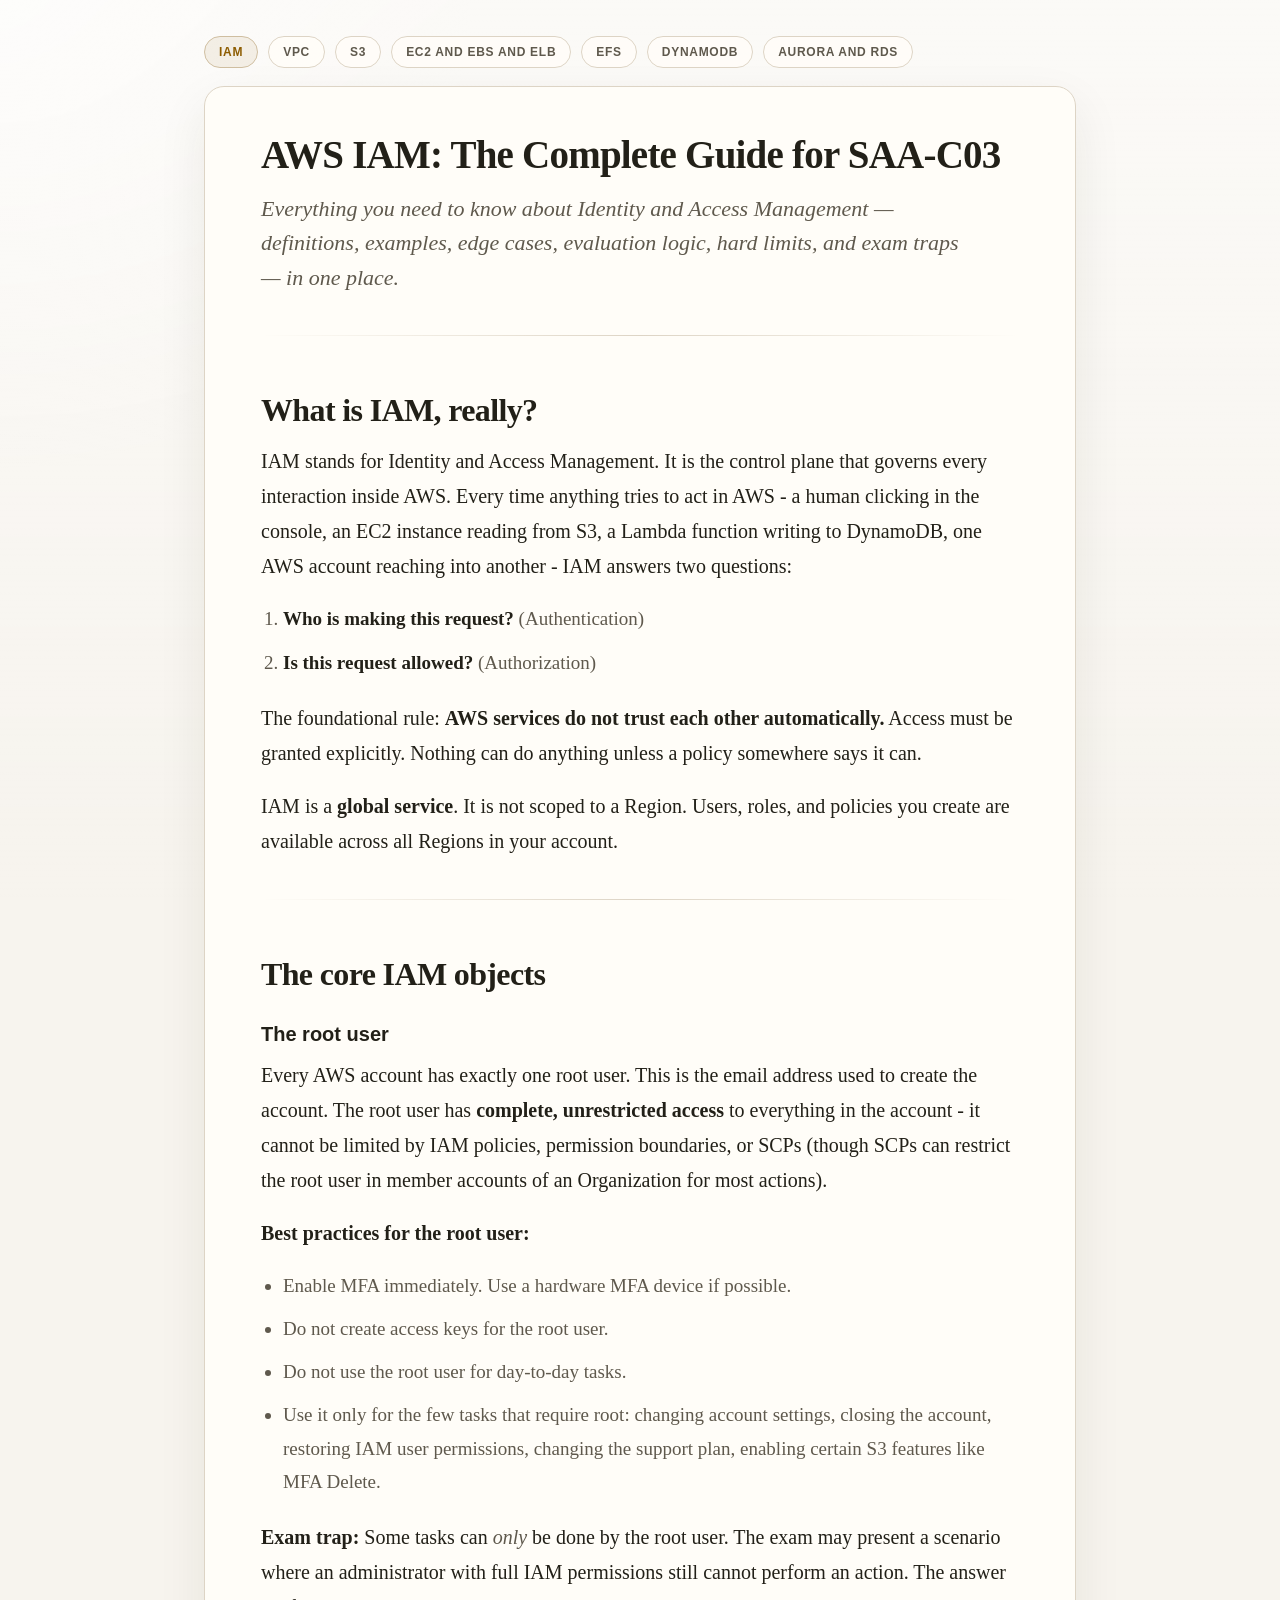
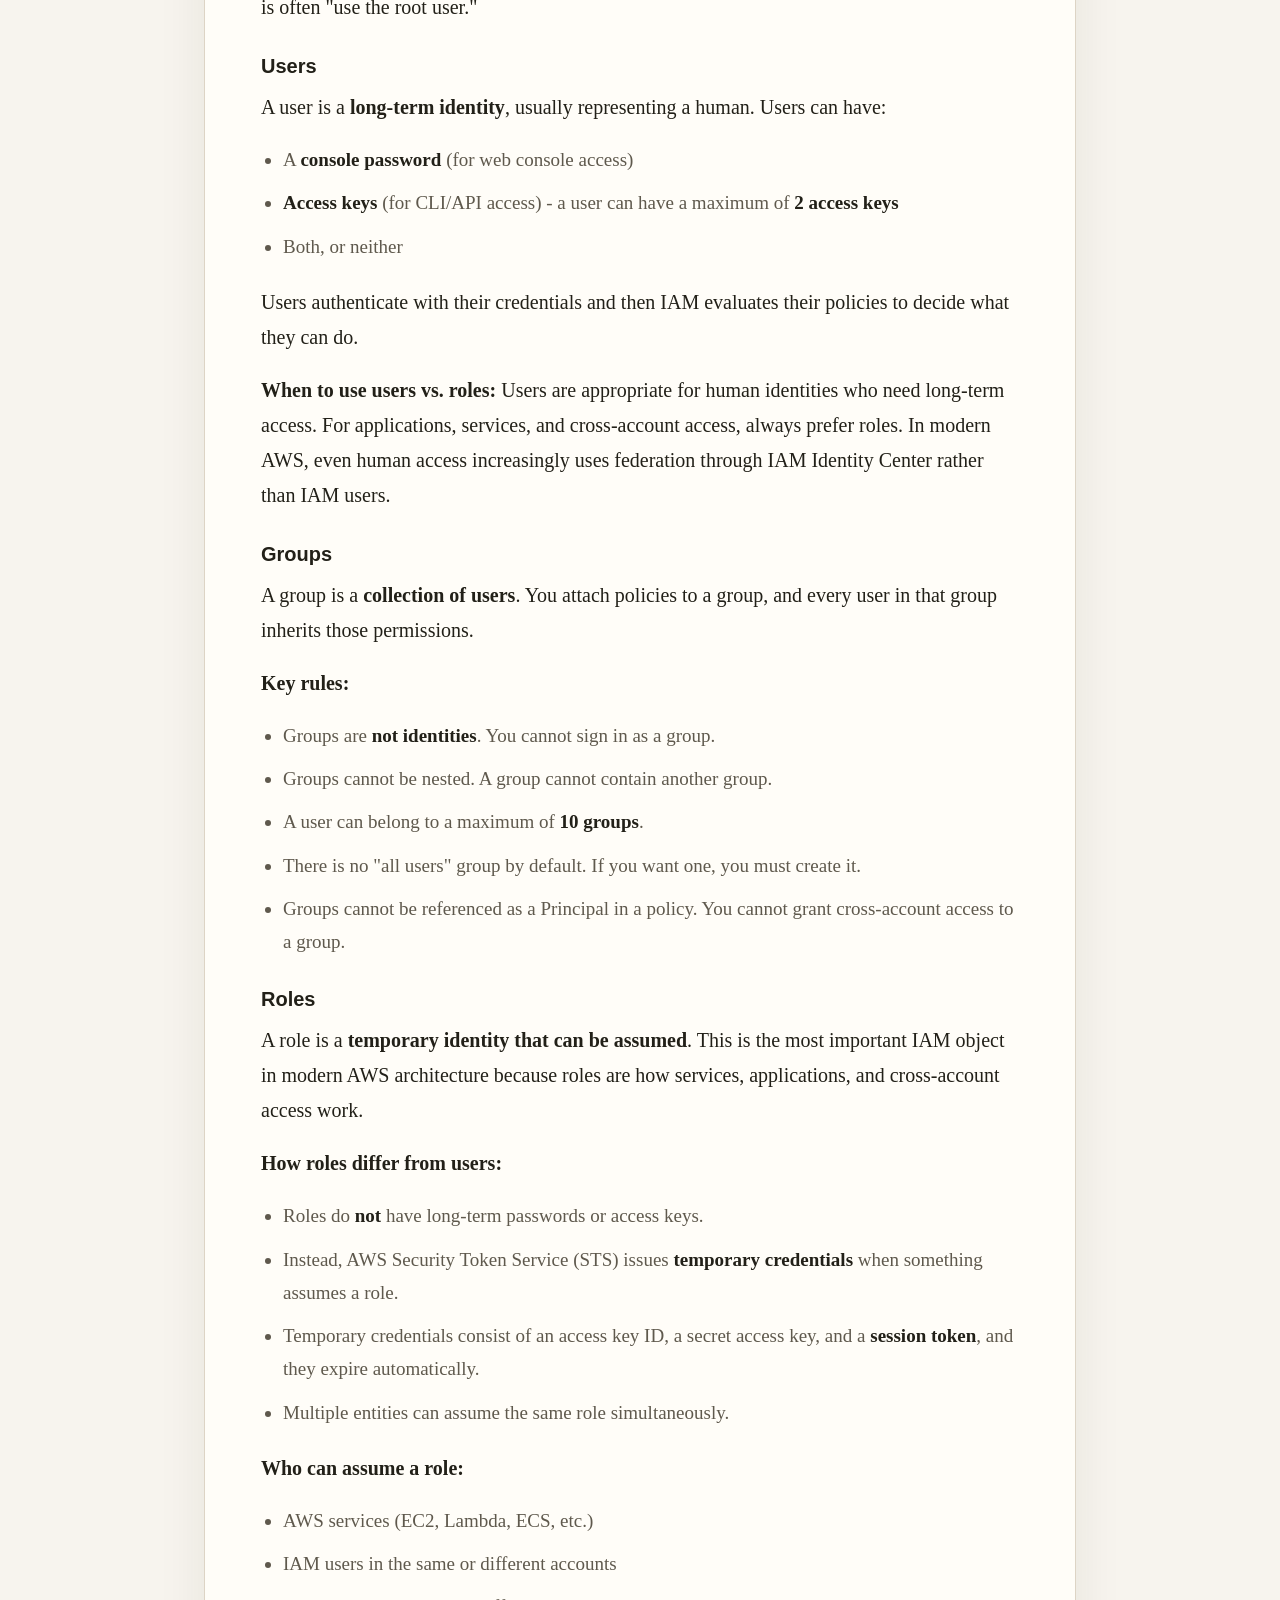
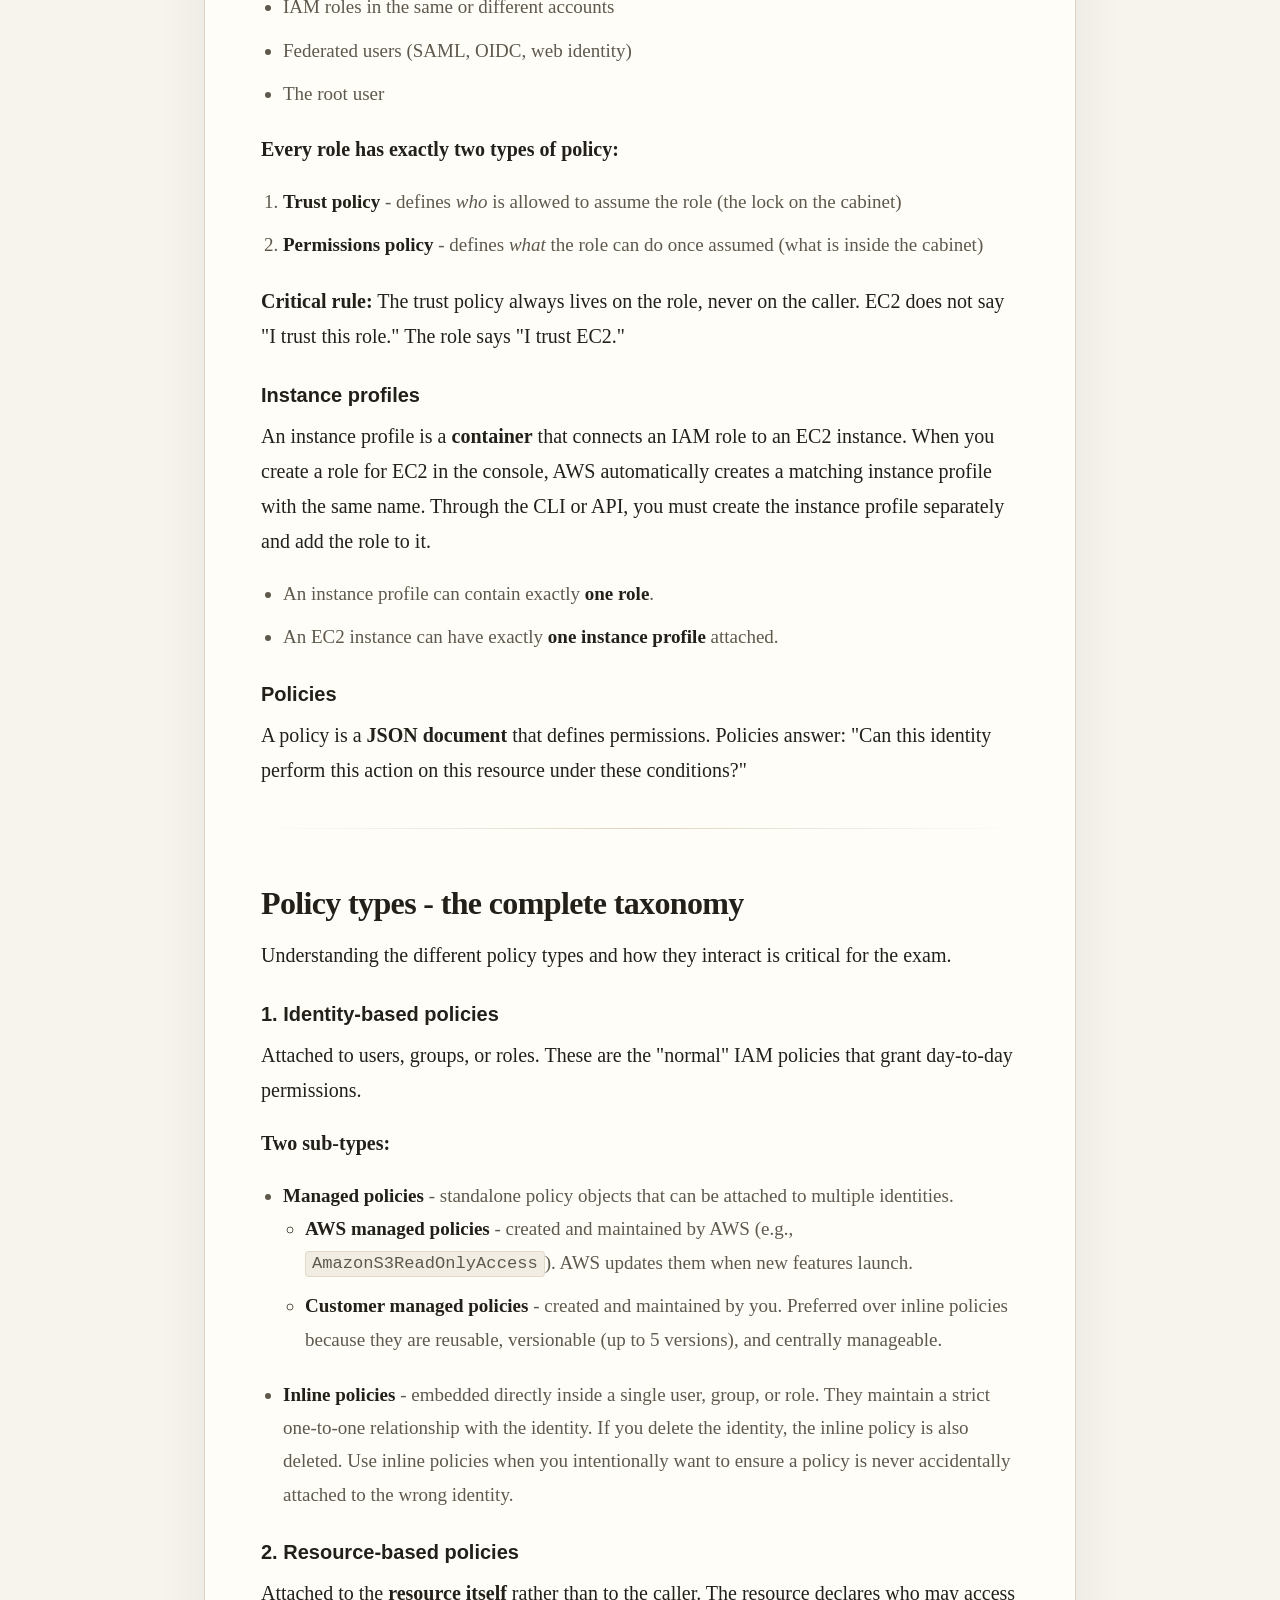
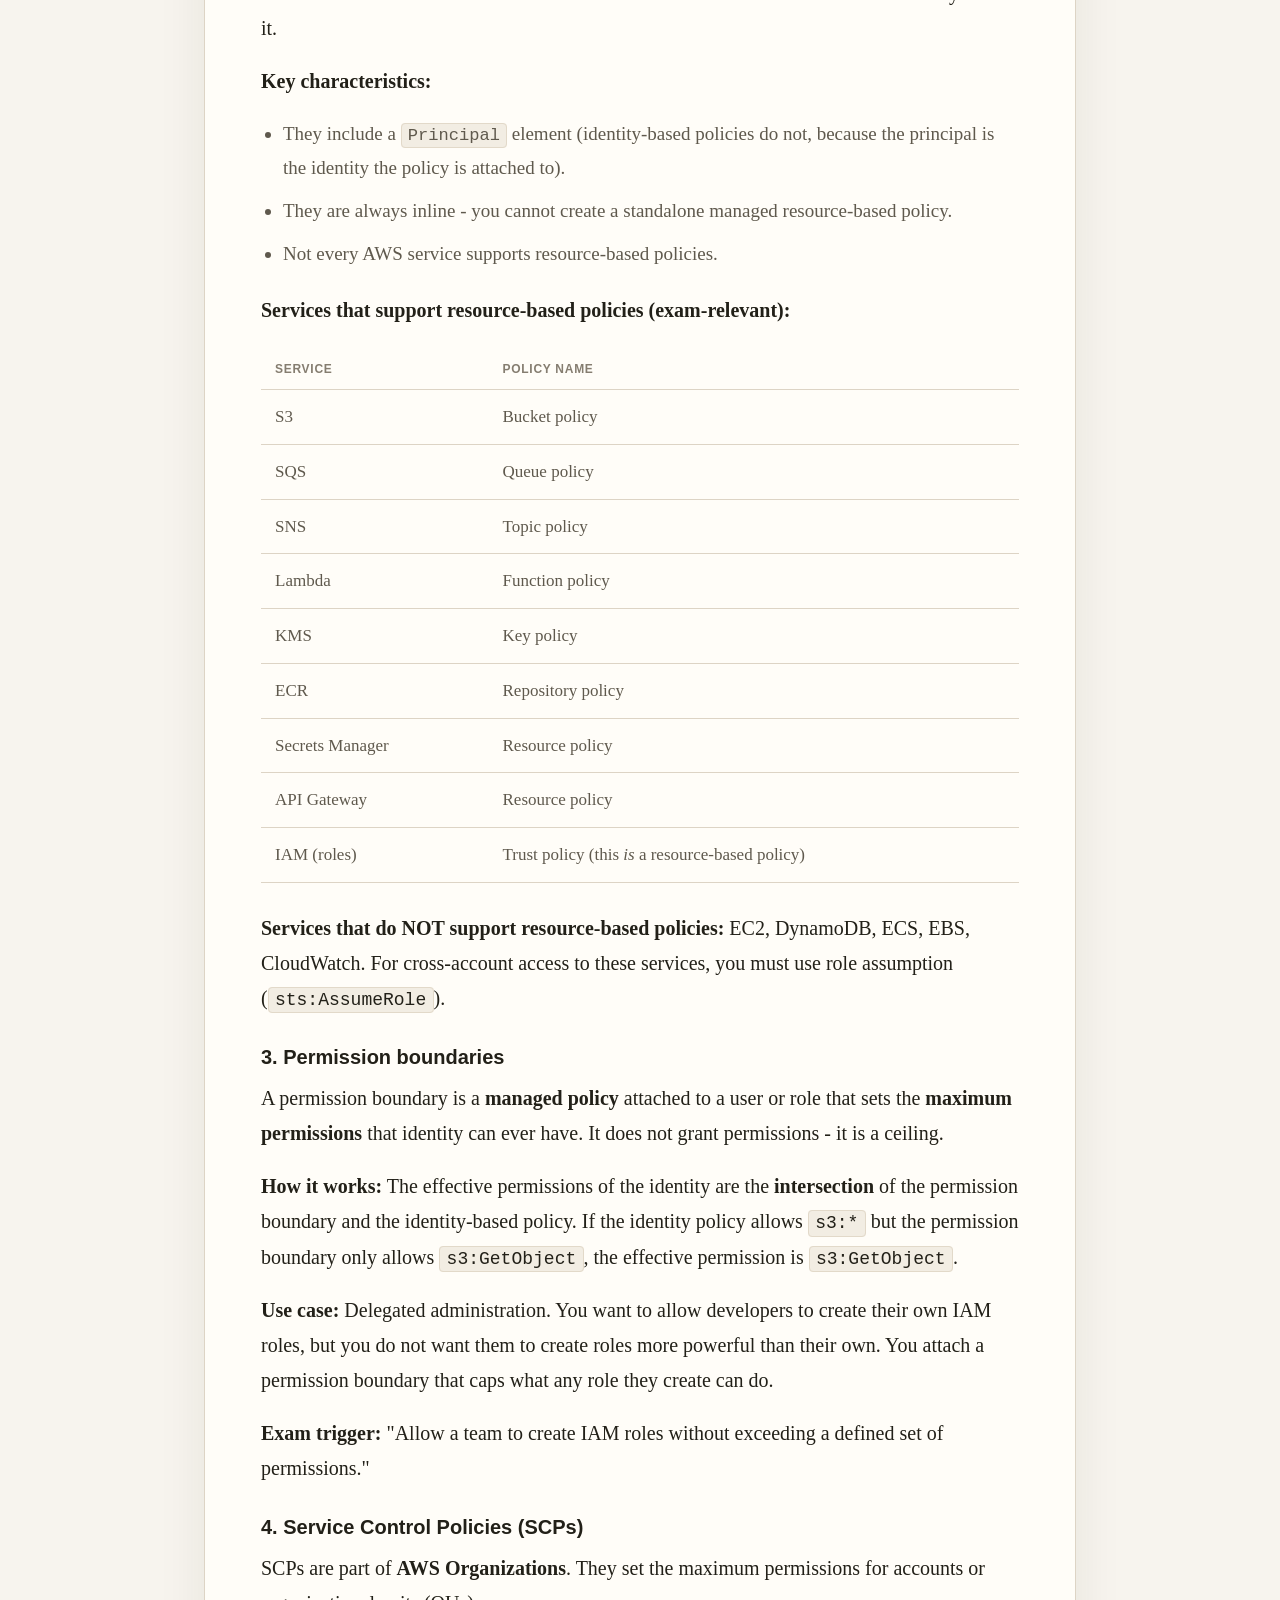
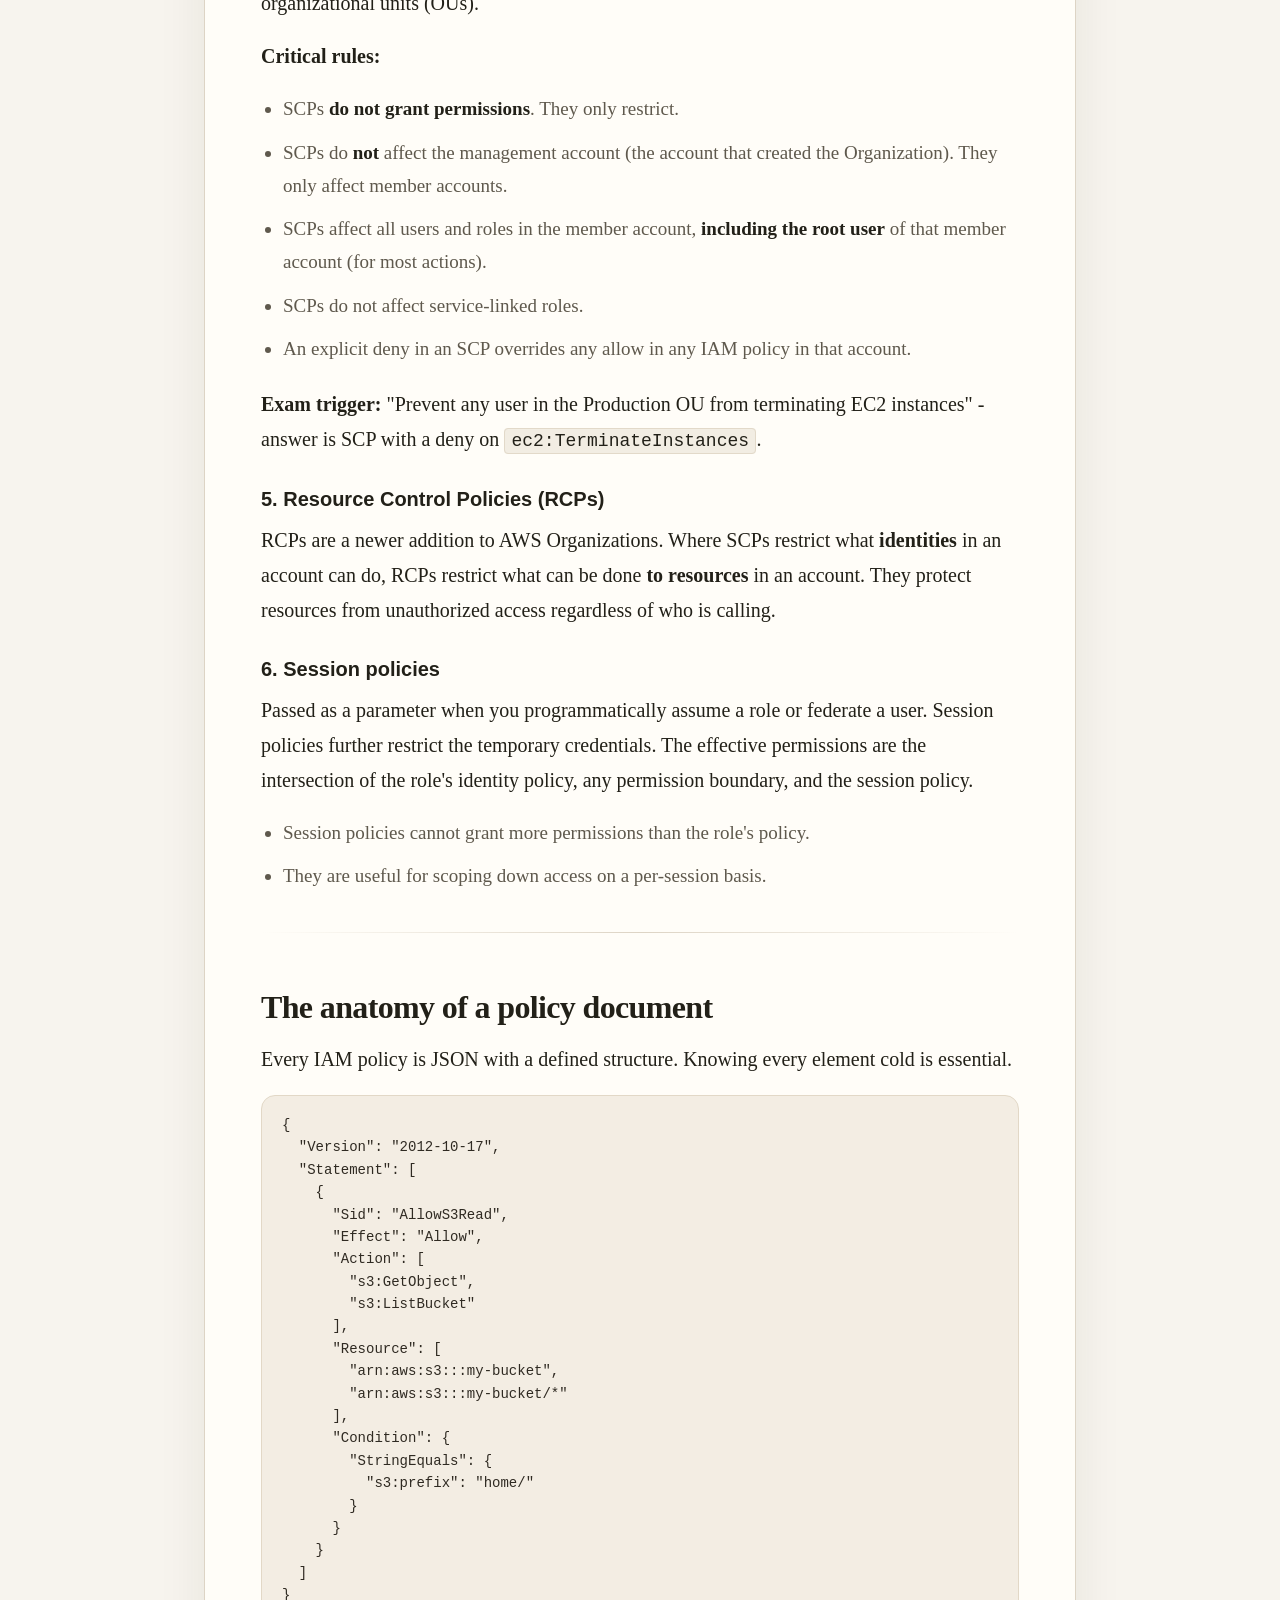
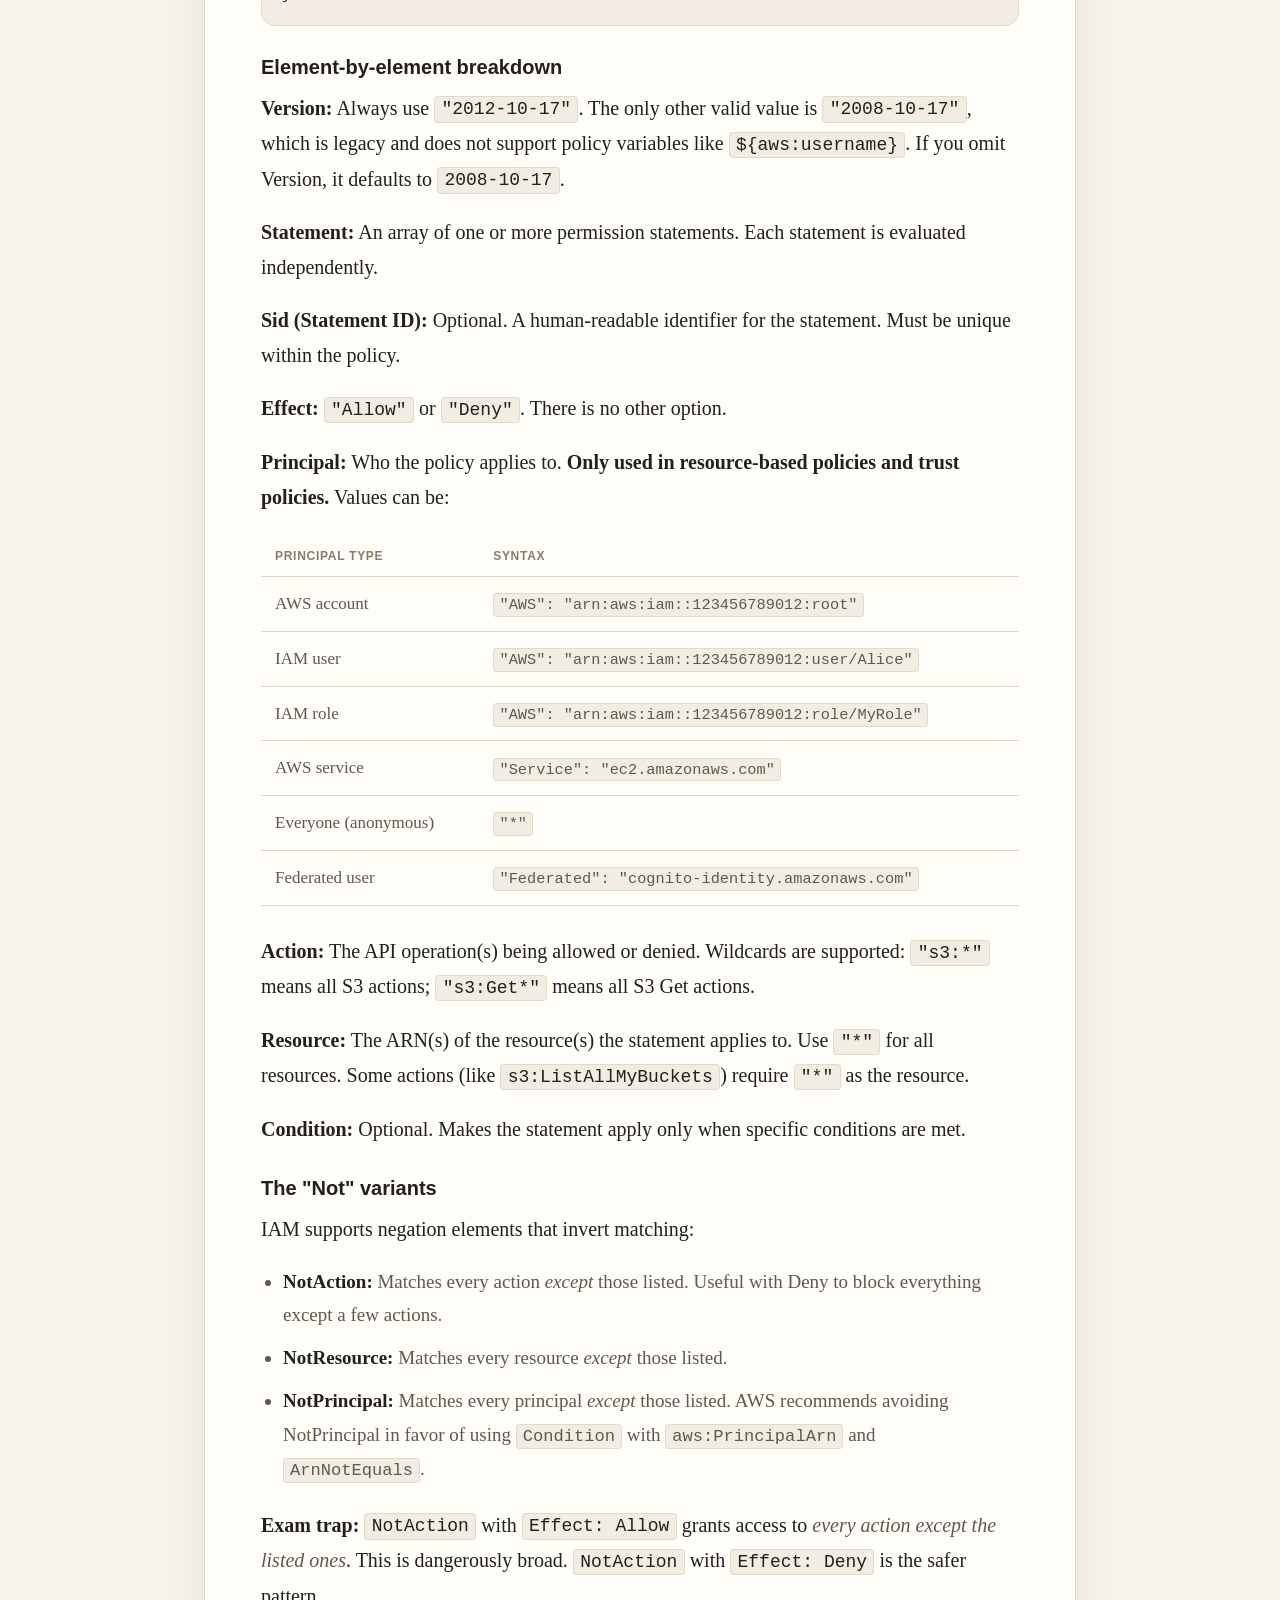
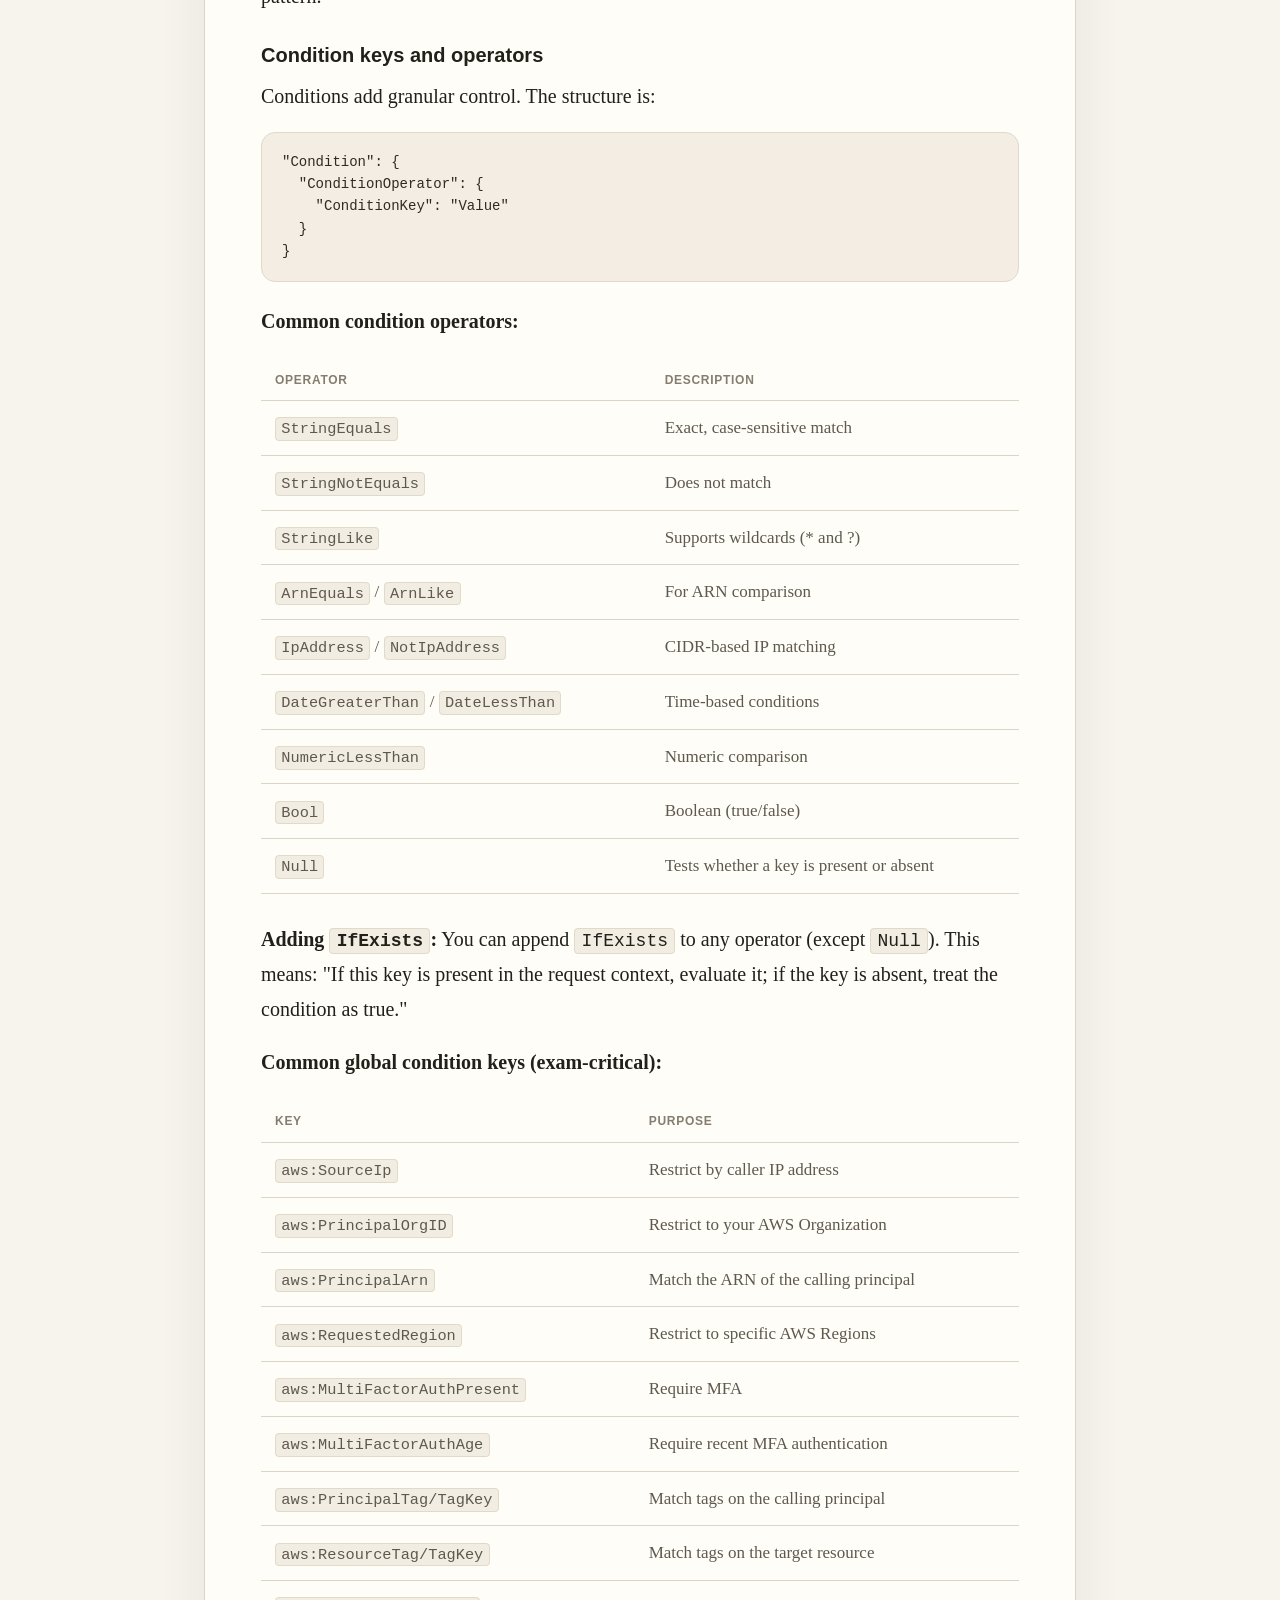
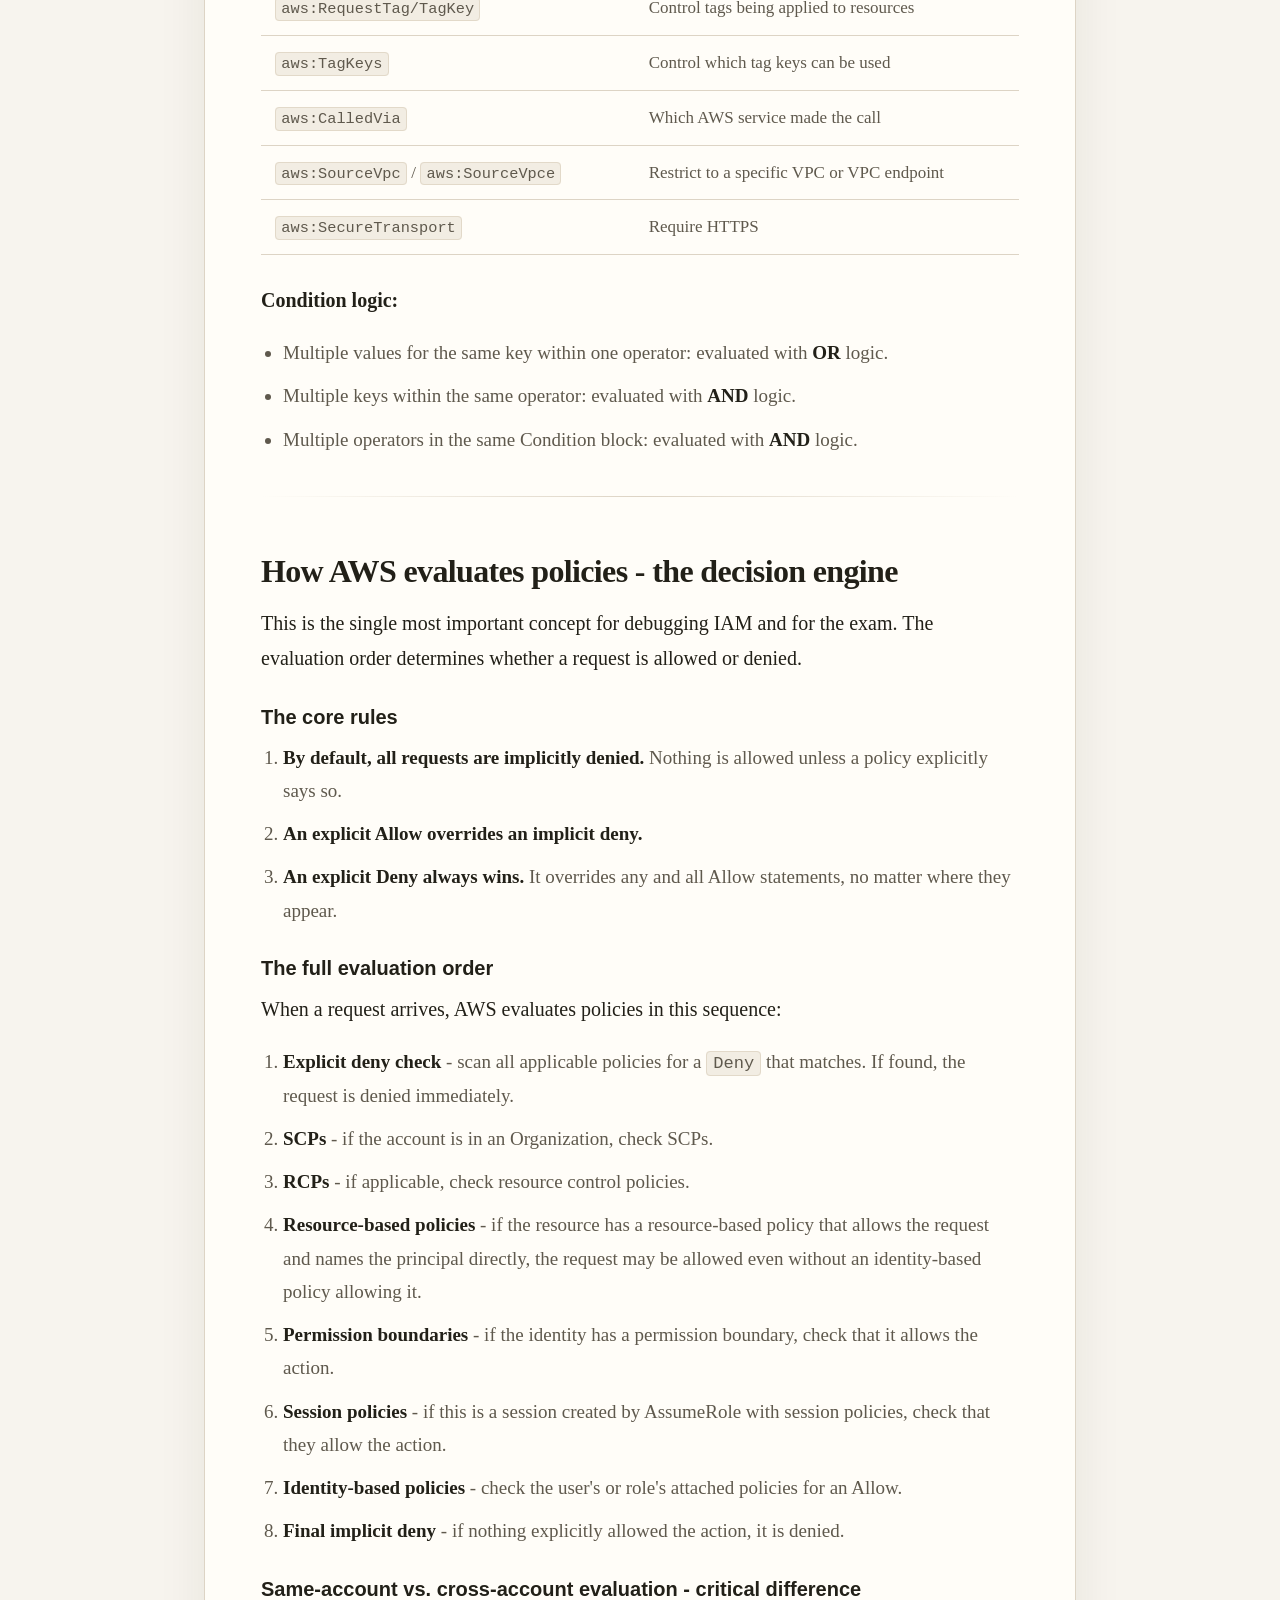
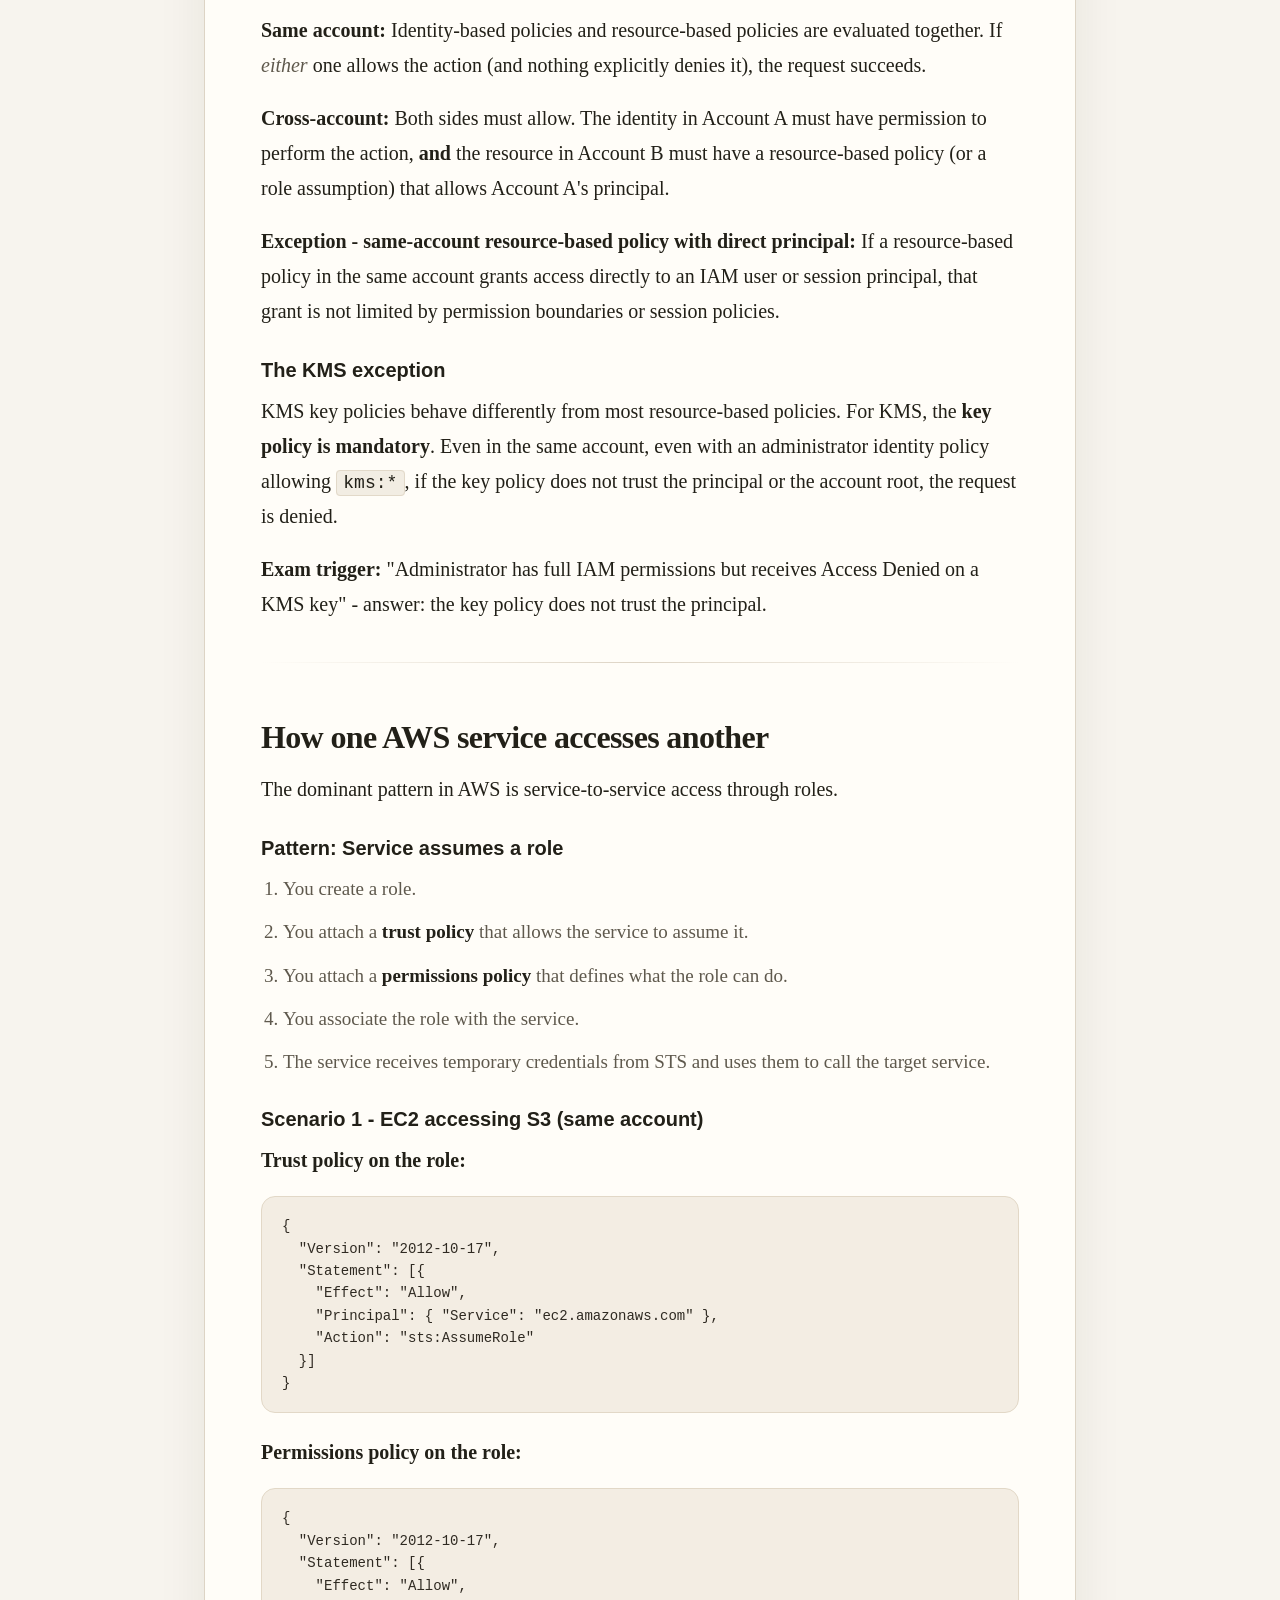
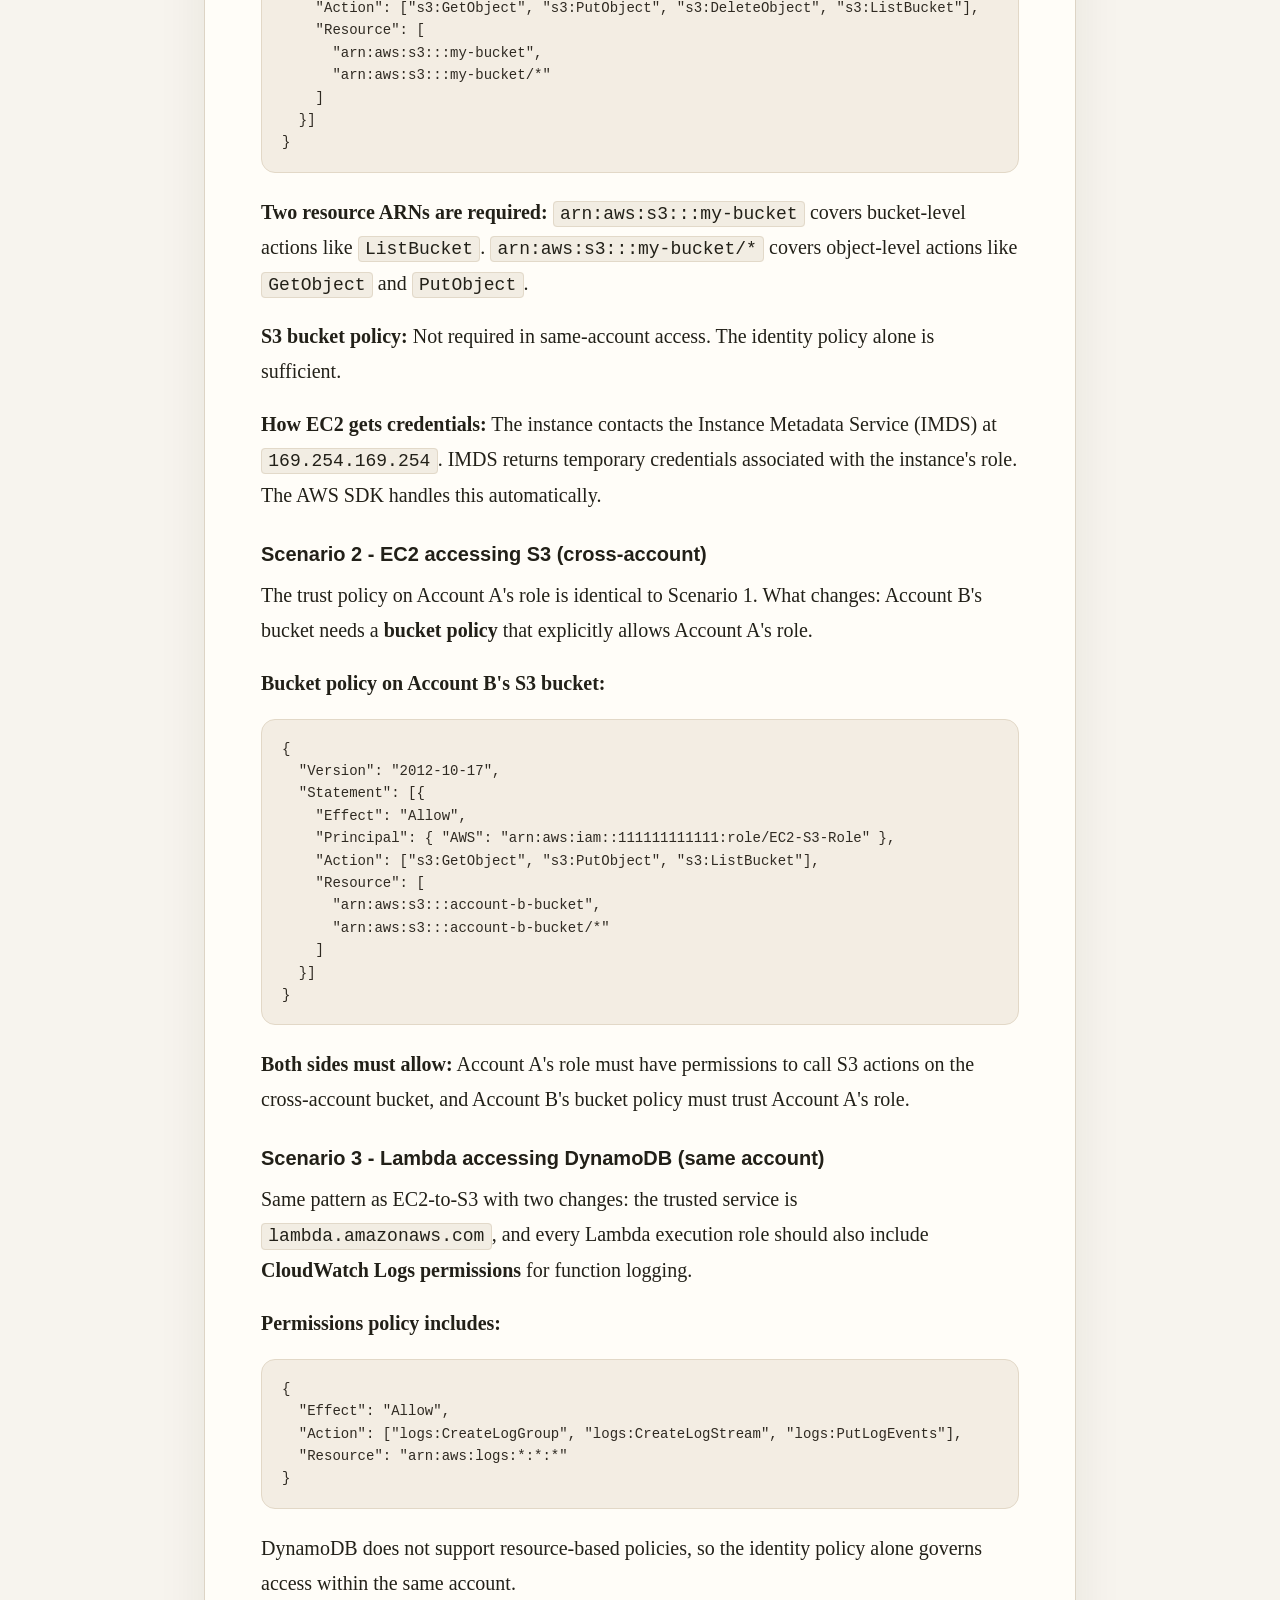
==== commit 0ea94b4b: "Add Aurora and RDS article page" ====
--- a/index.html
+++ b/index.html
@@ -277,6 +277,7 @@
       <a class="navlink" href="./ec2-and-ebs.html">EC2 and EBS and ELB</a>
       <a class="navlink" href="./efs.html">EFS</a>
       <a class="navlink" href="./dynamodb.html">DynamoDB</a>
+      <a class="navlink" href="./aurora-and-rds.html">Aurora and RDS</a>
     </nav>
     <article class="article">
       <header>
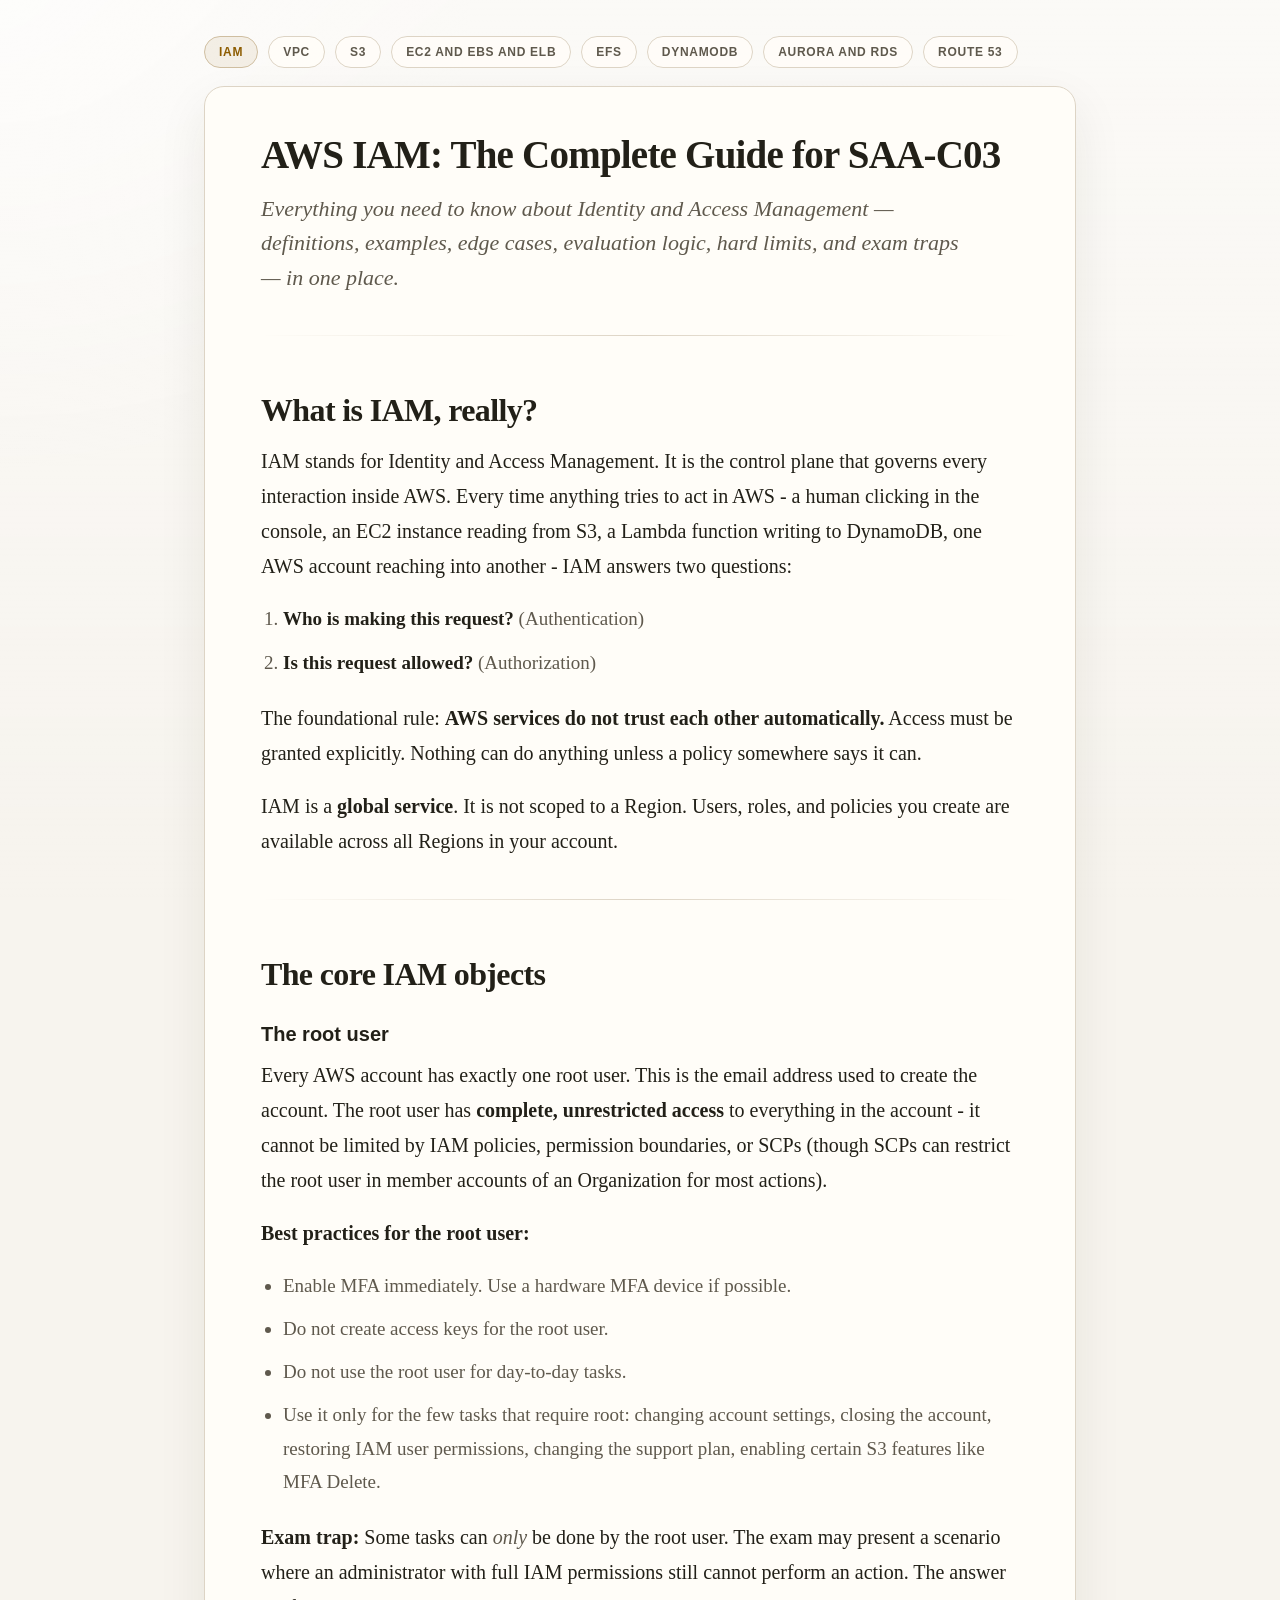
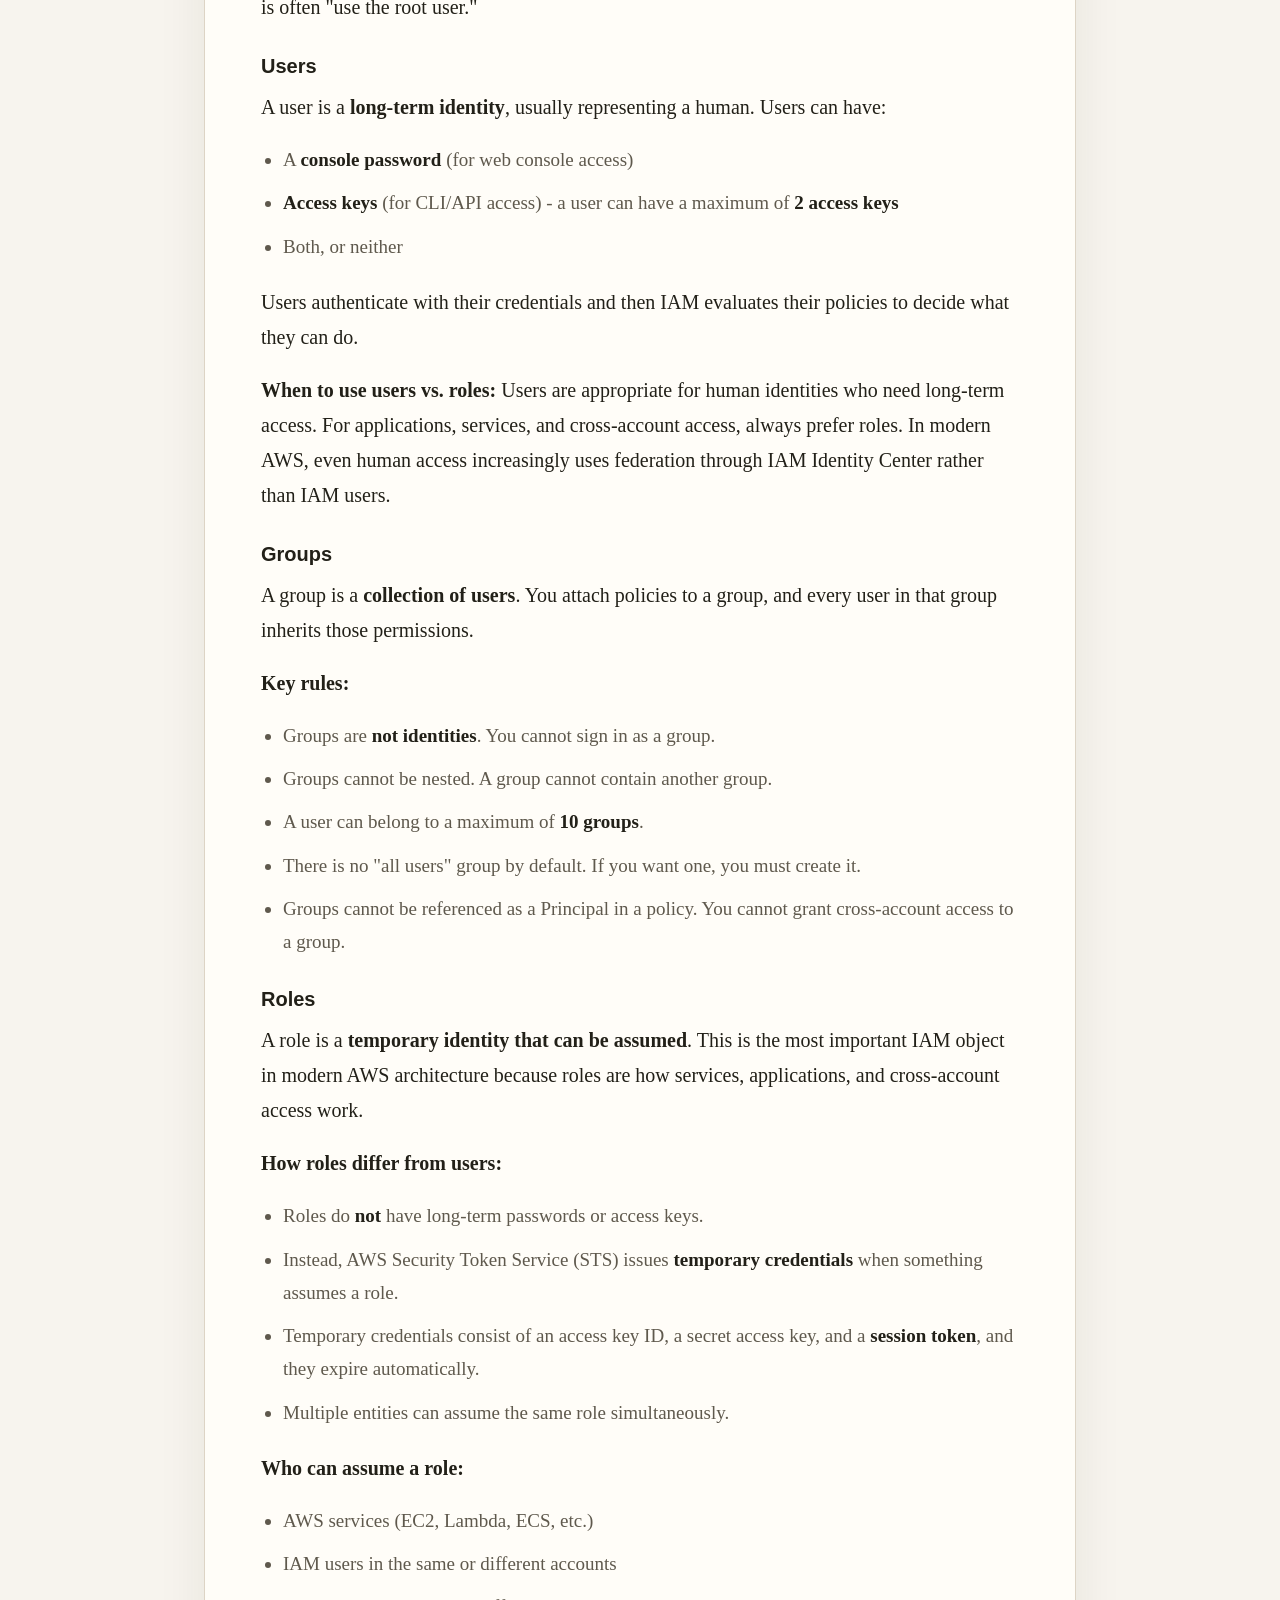
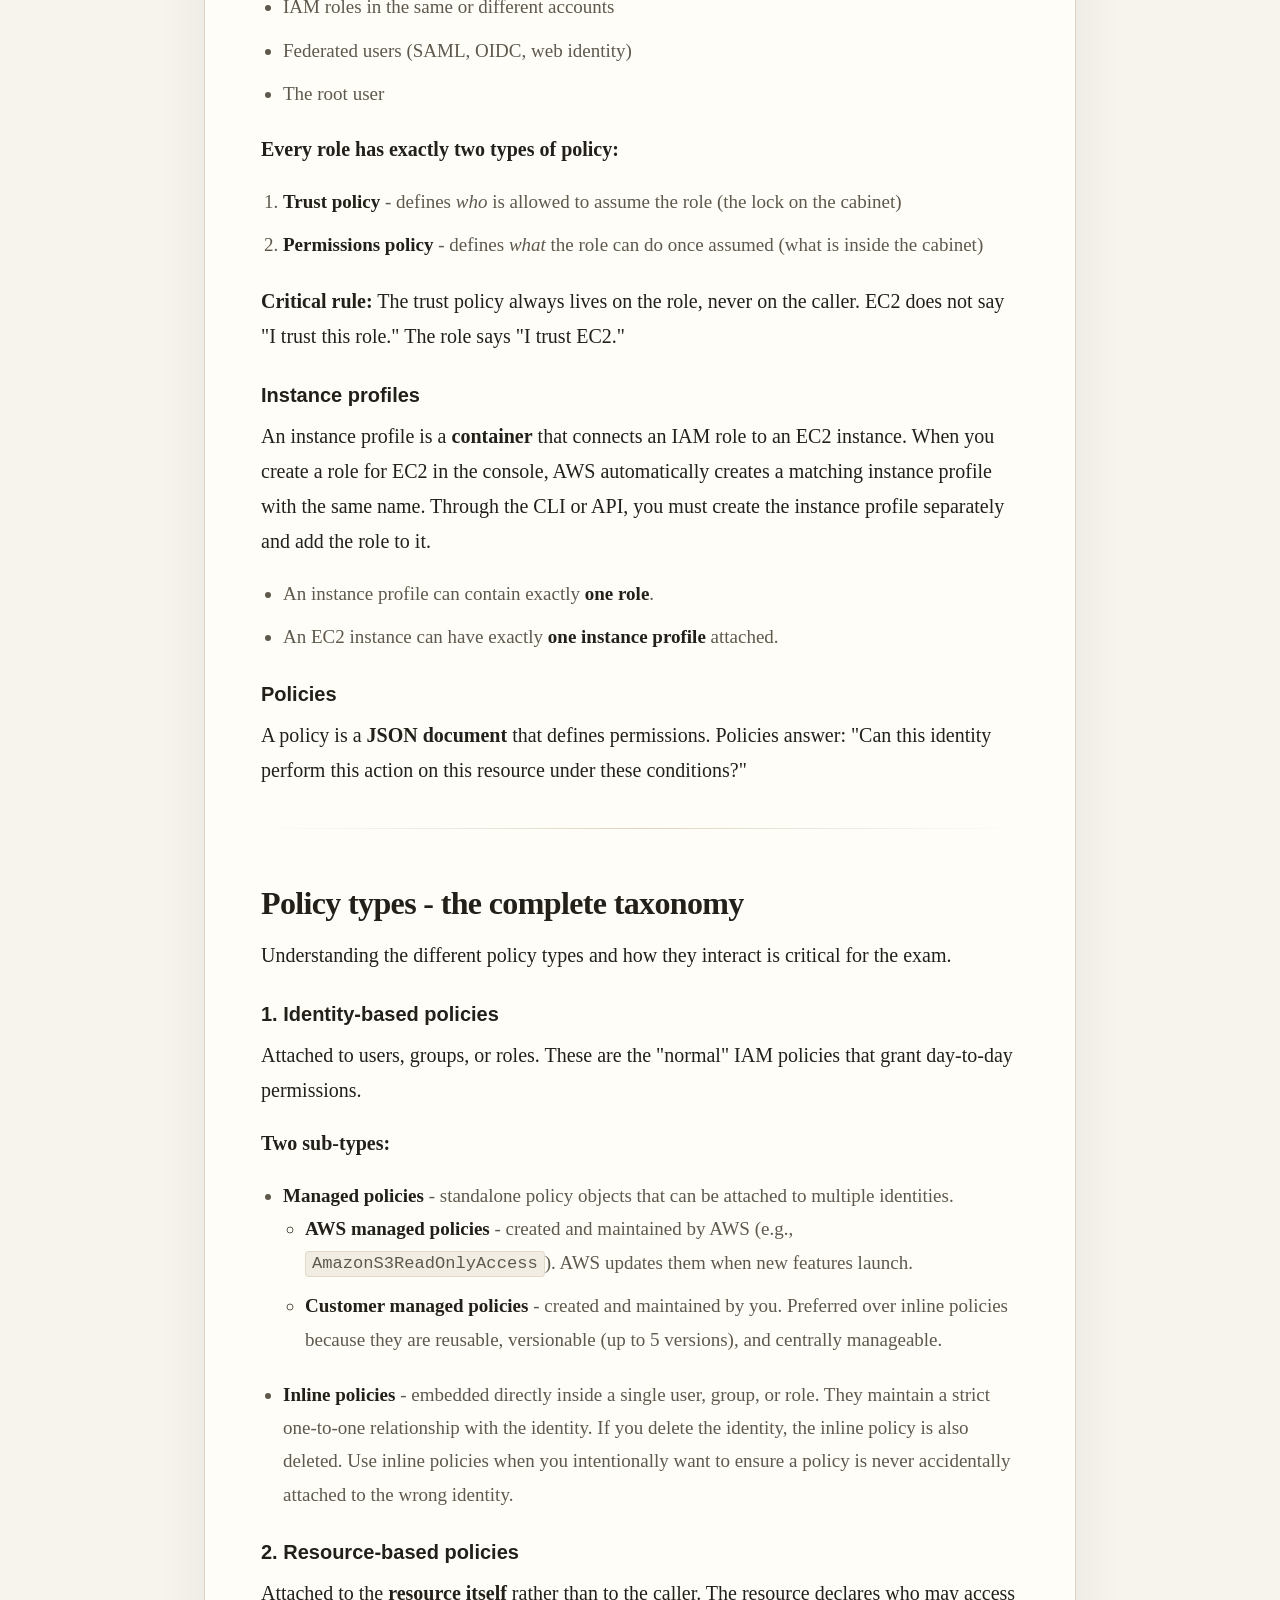
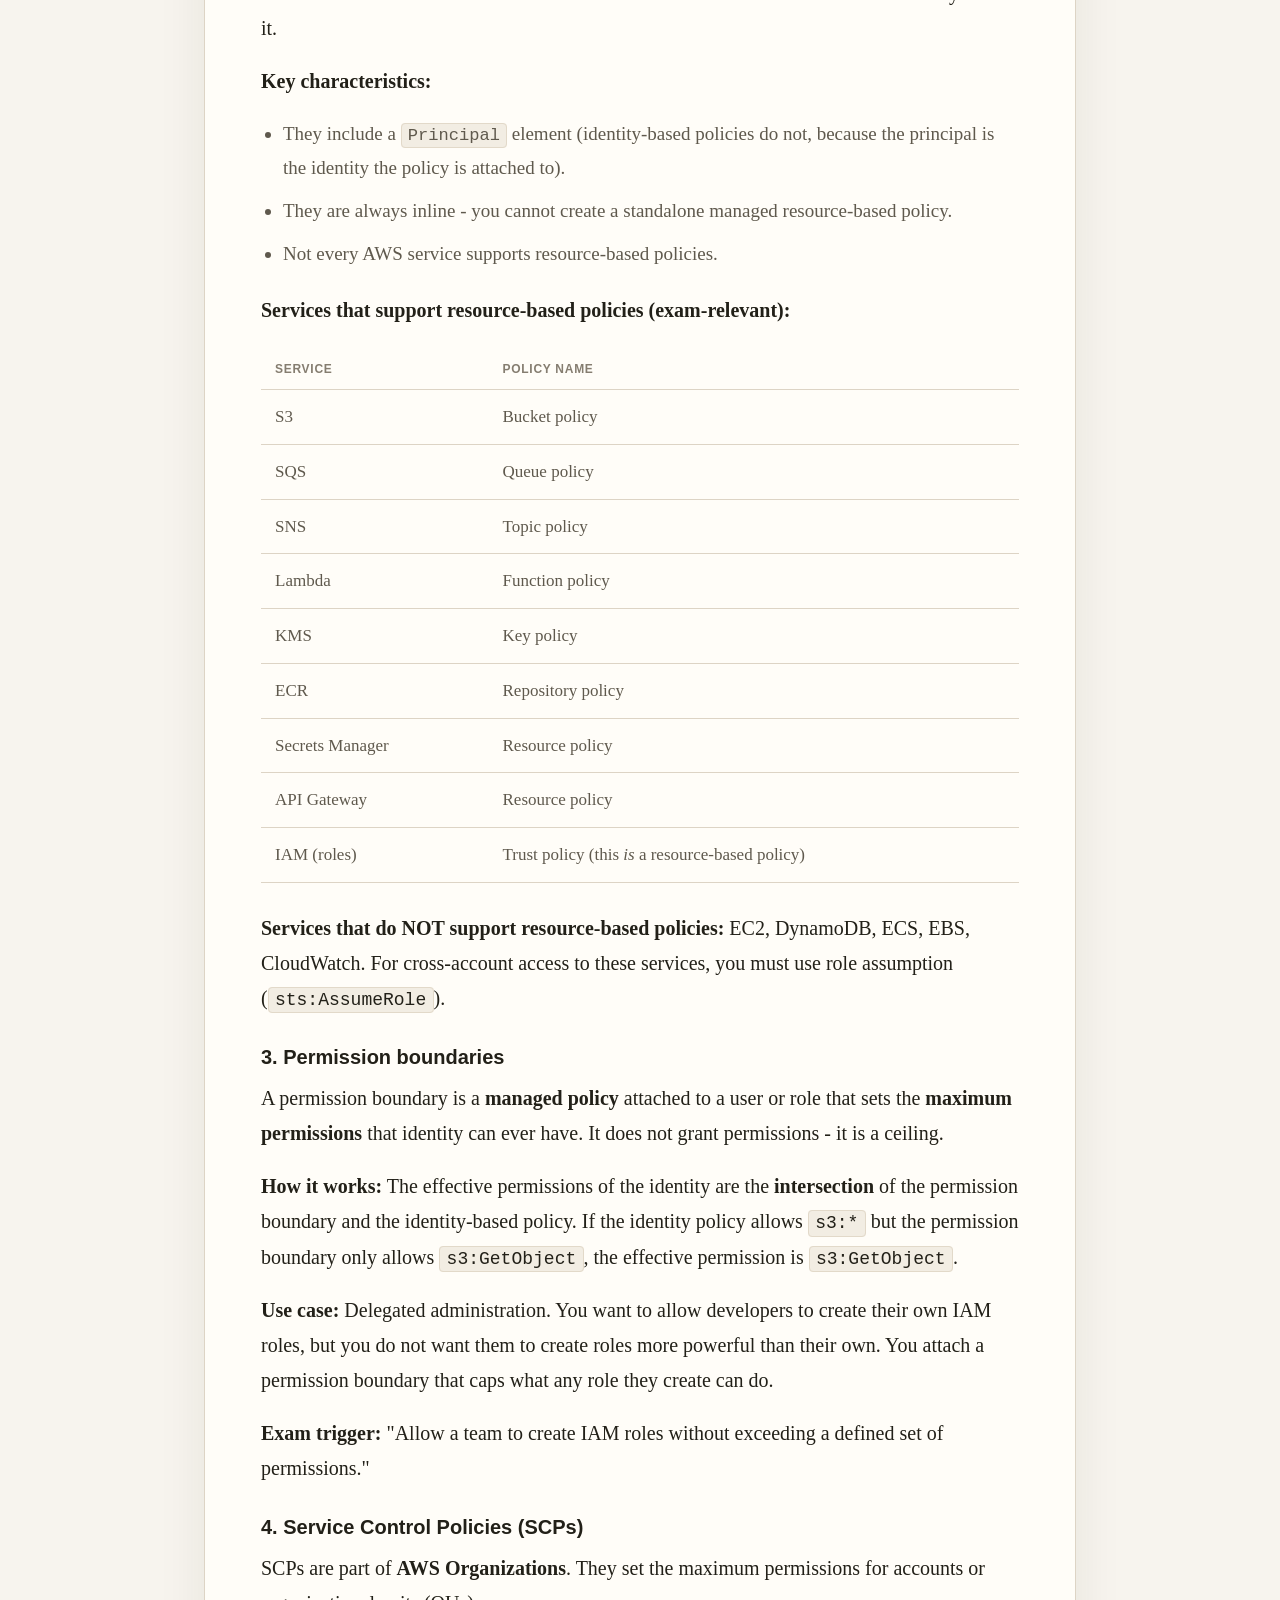
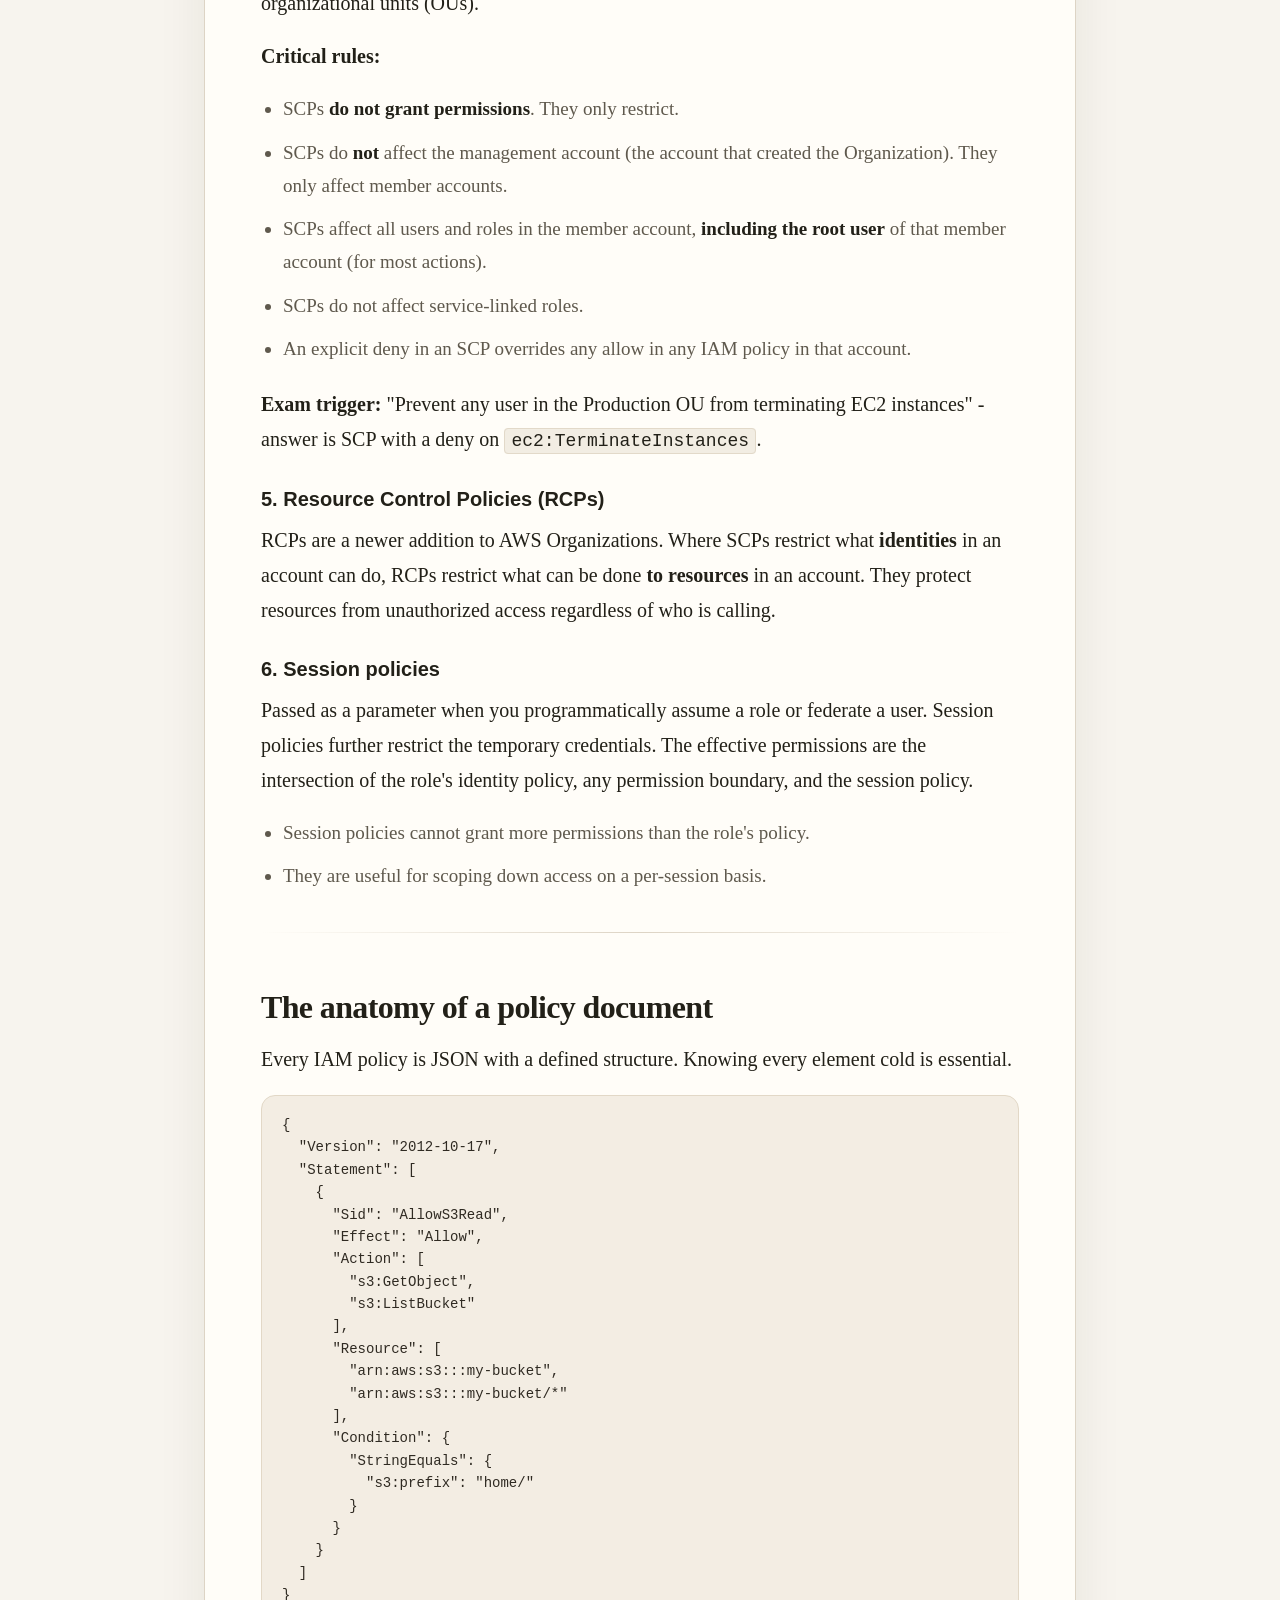
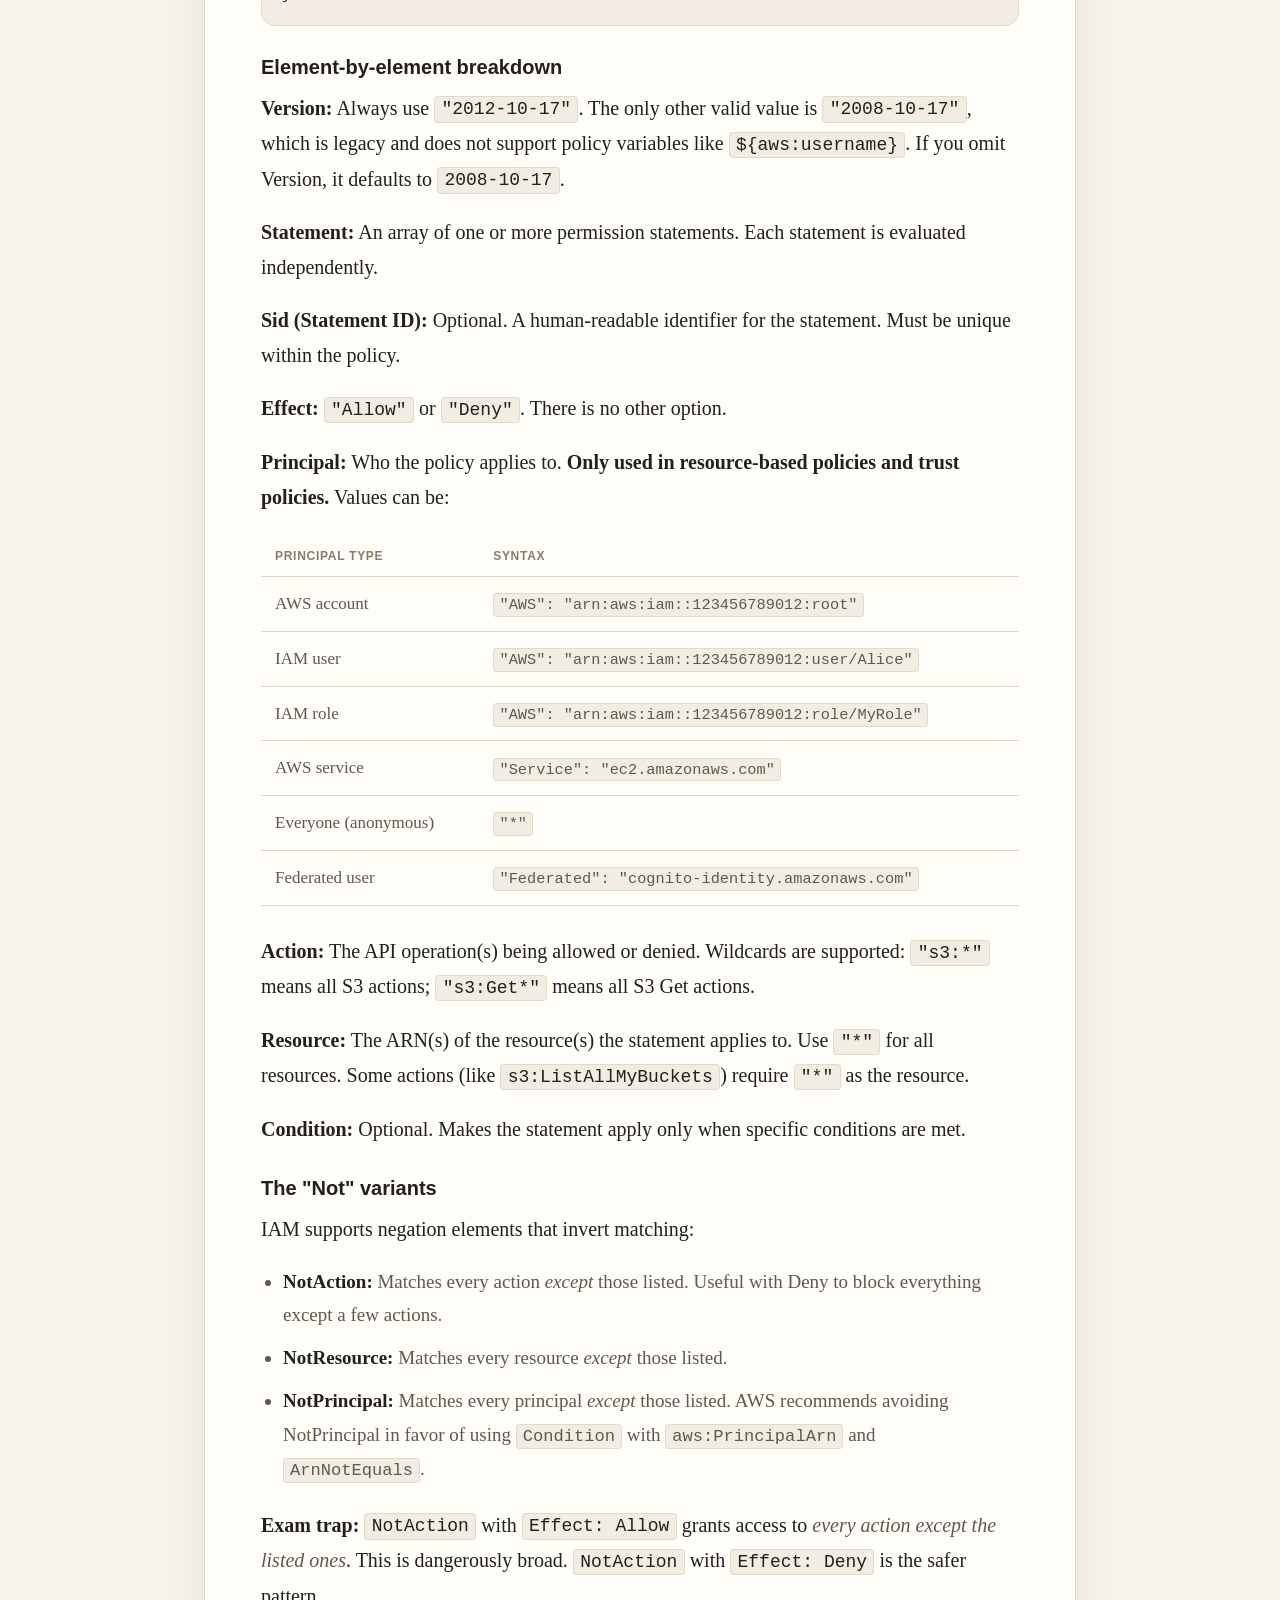
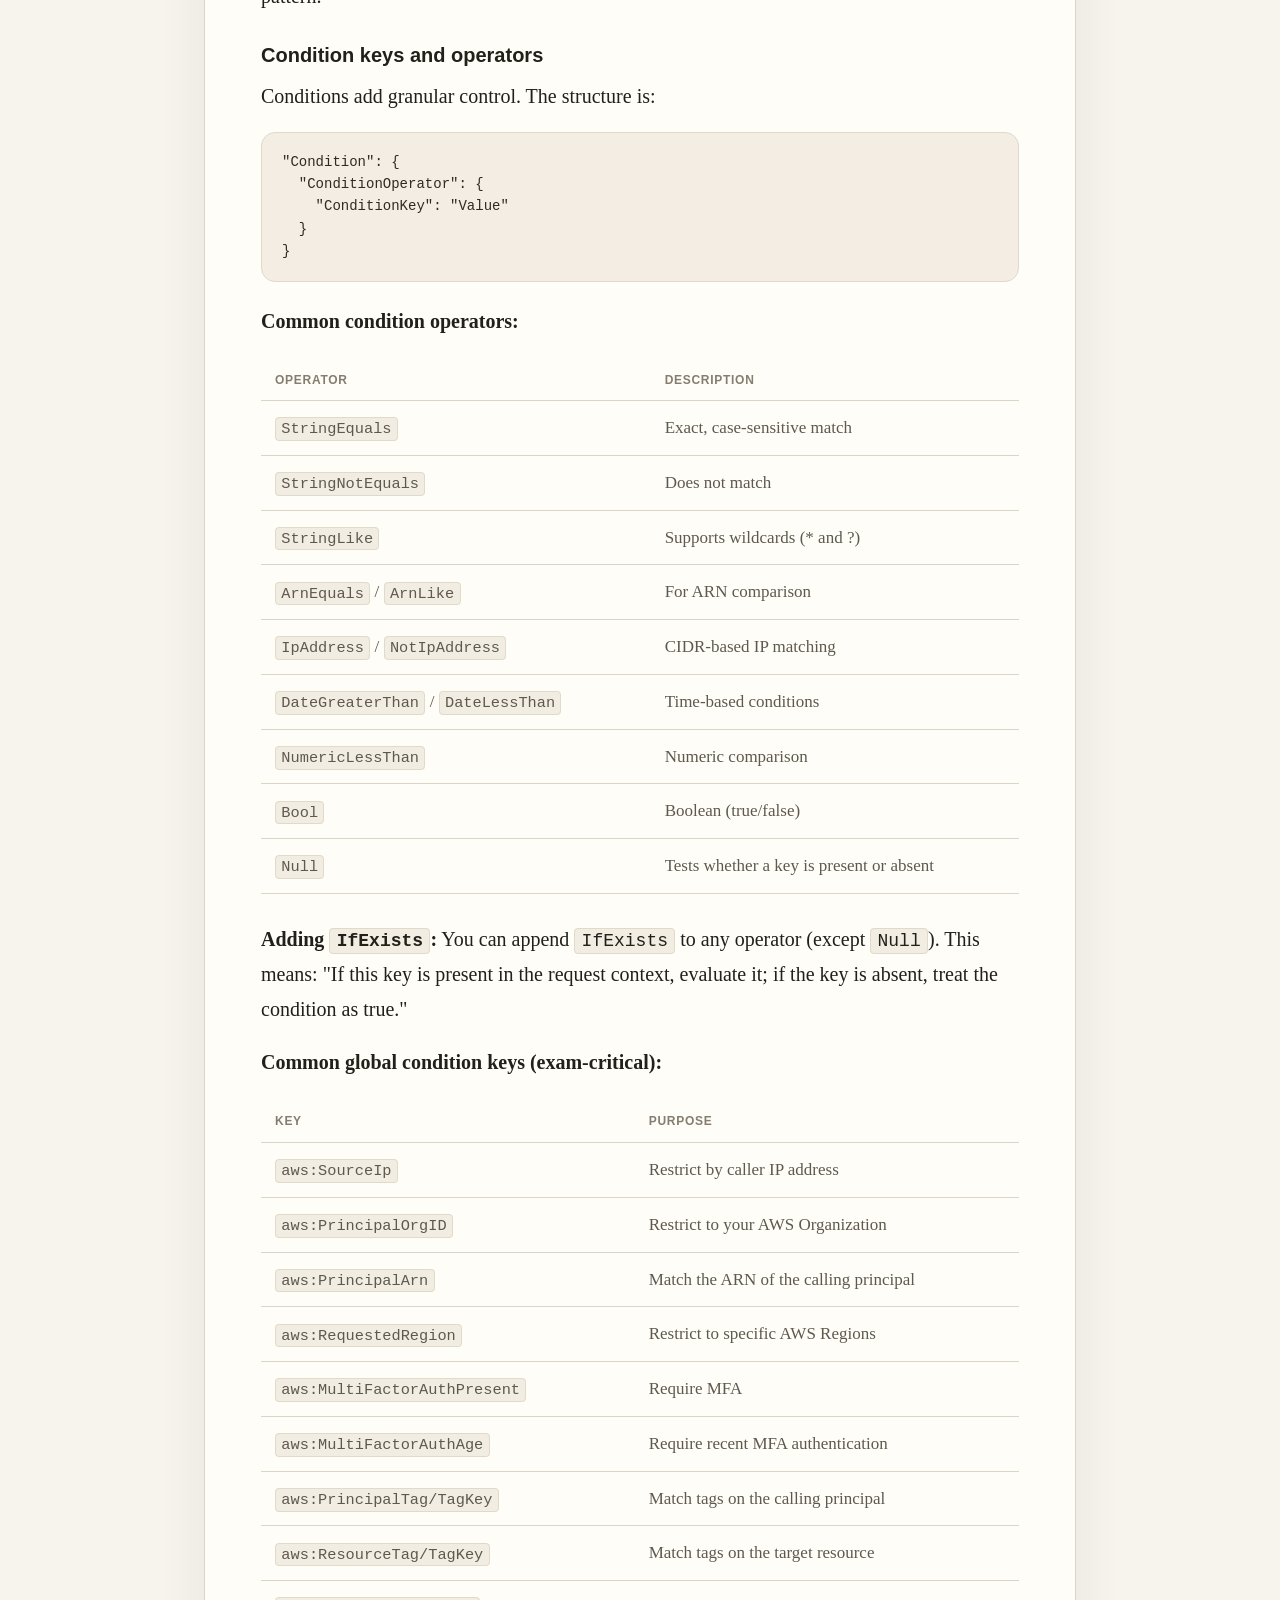
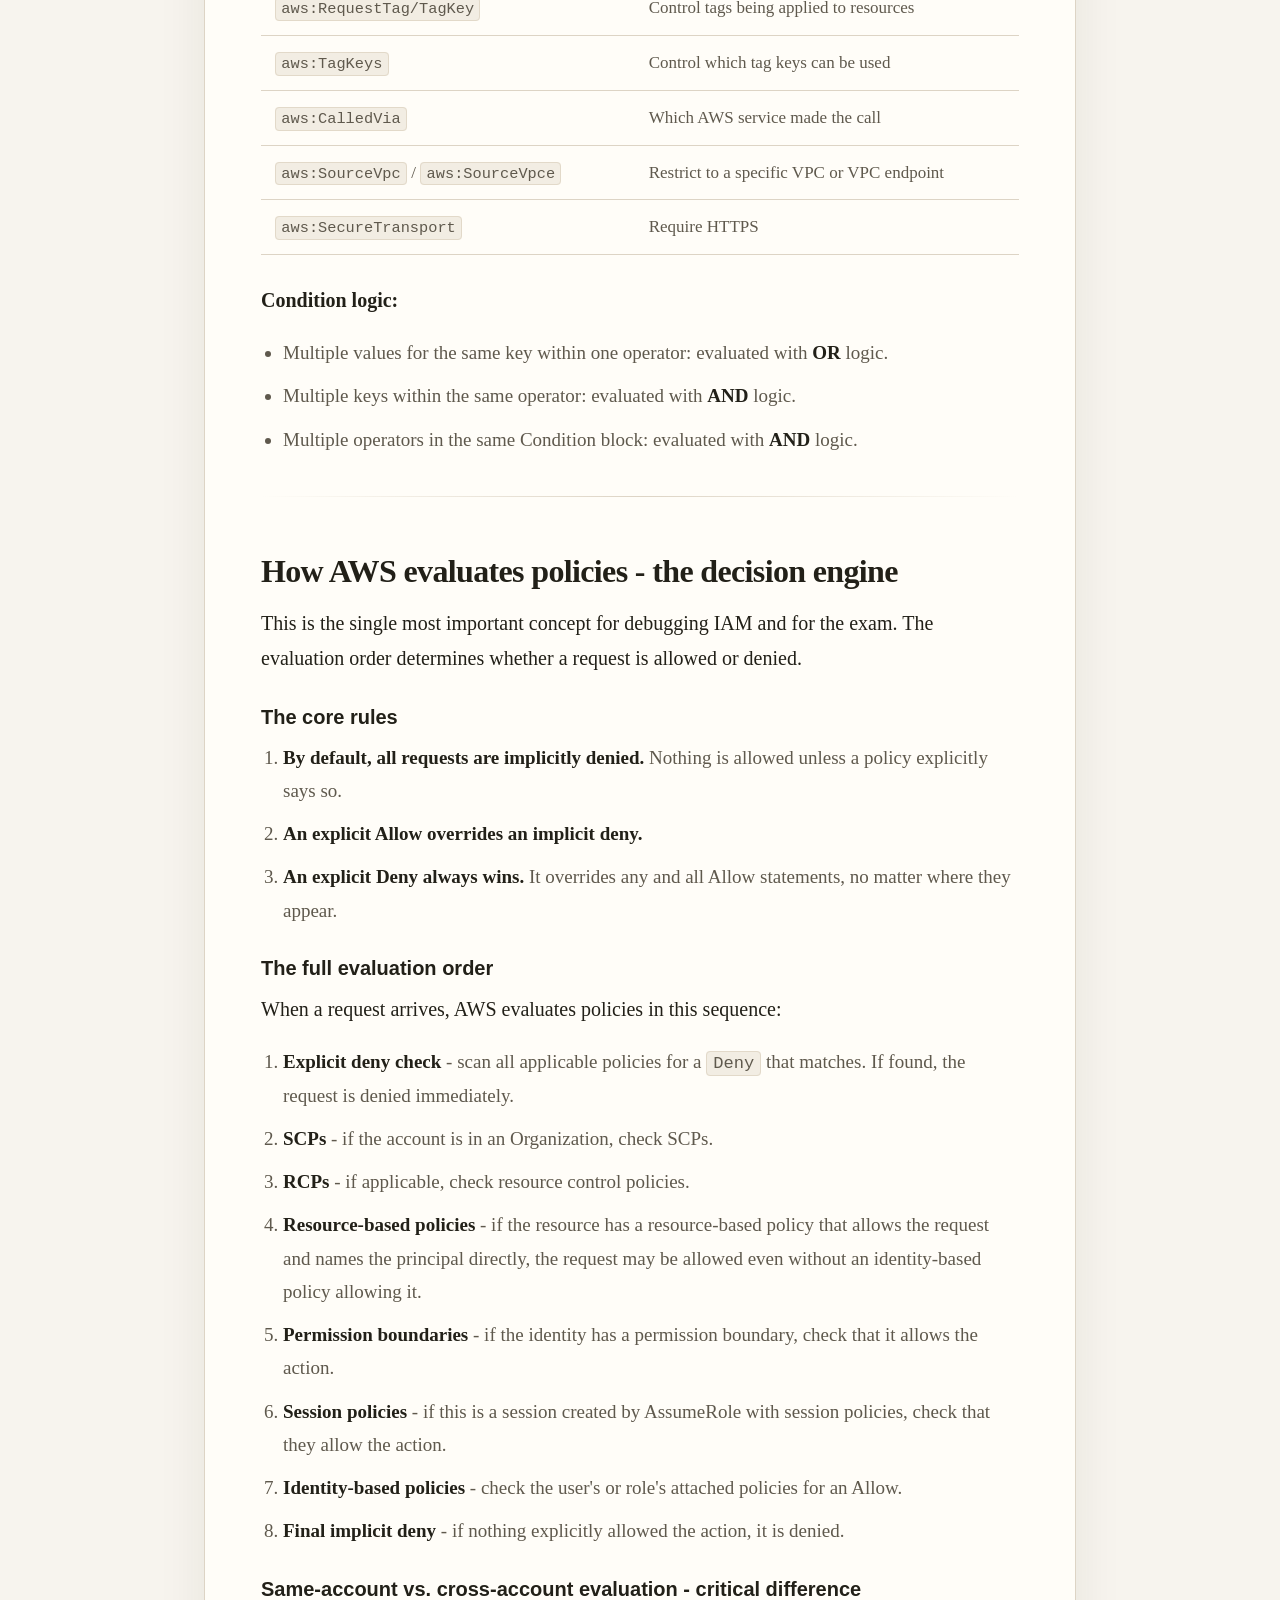
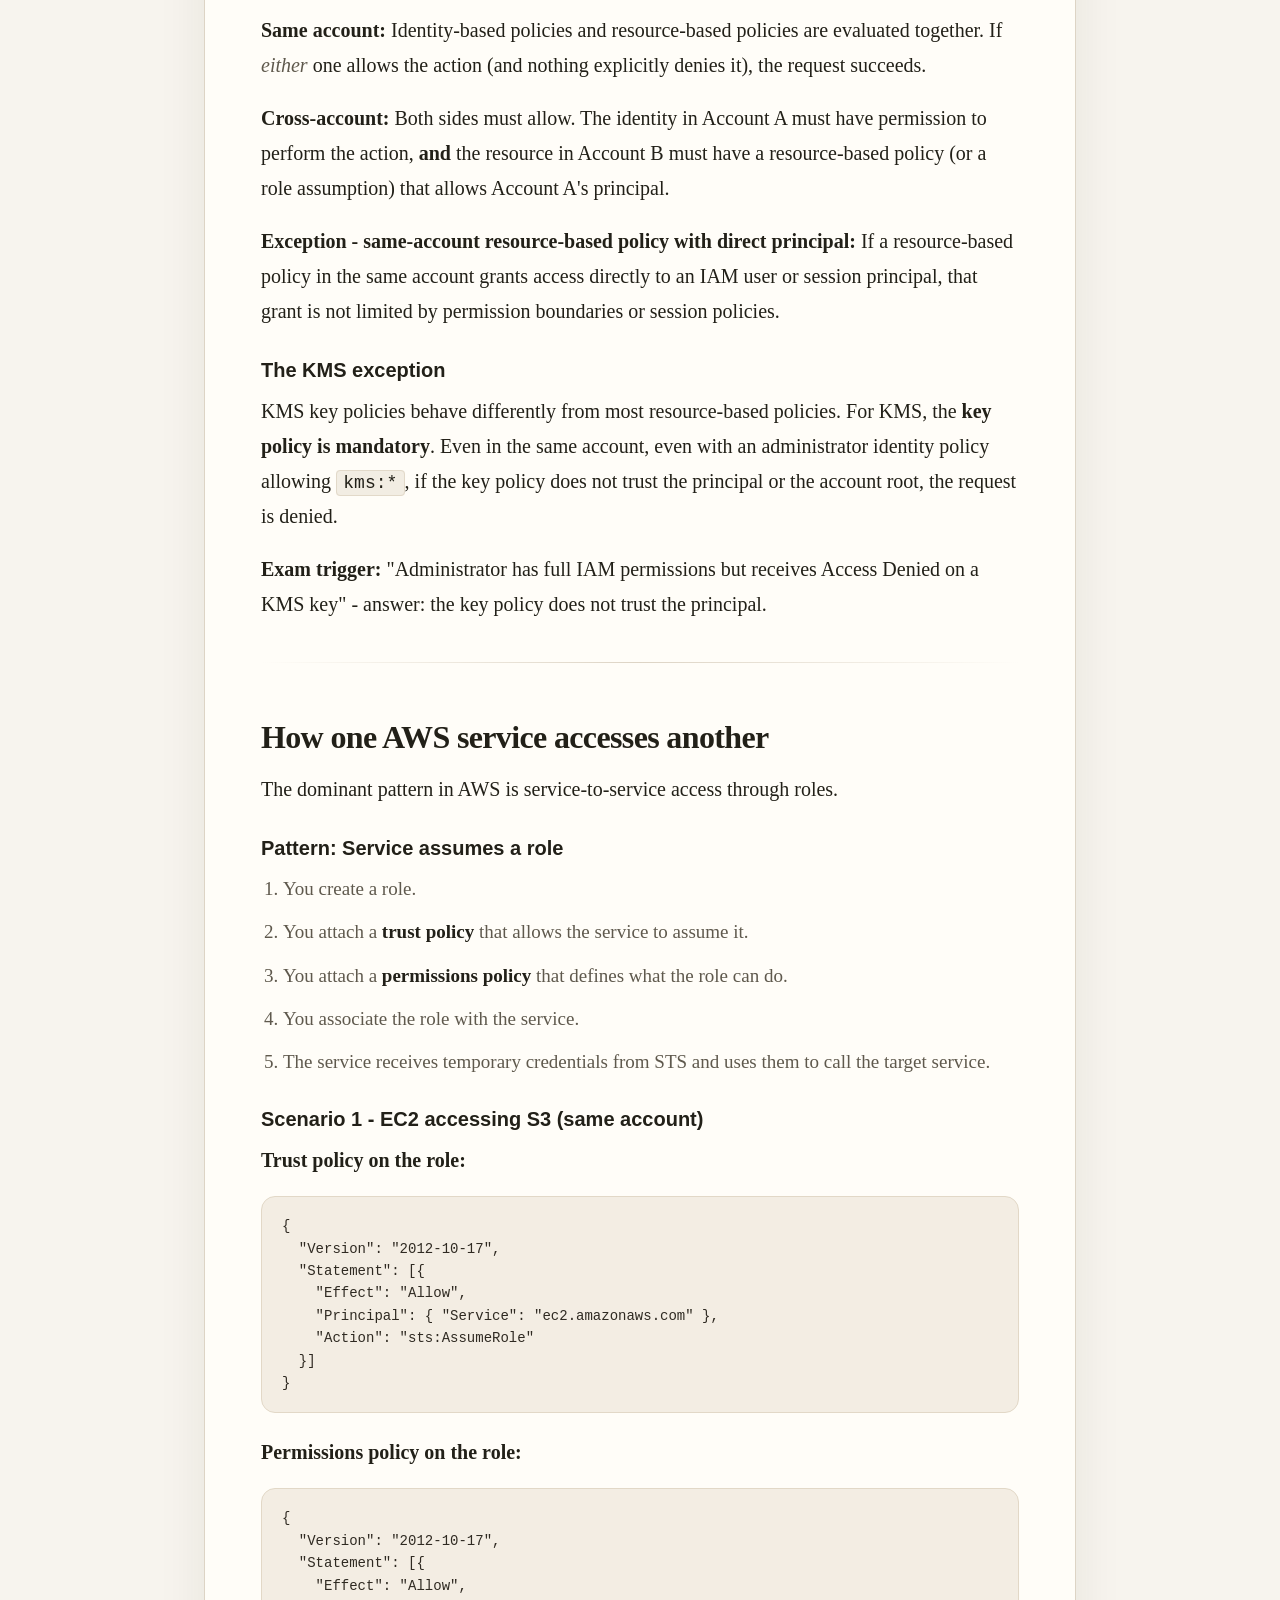
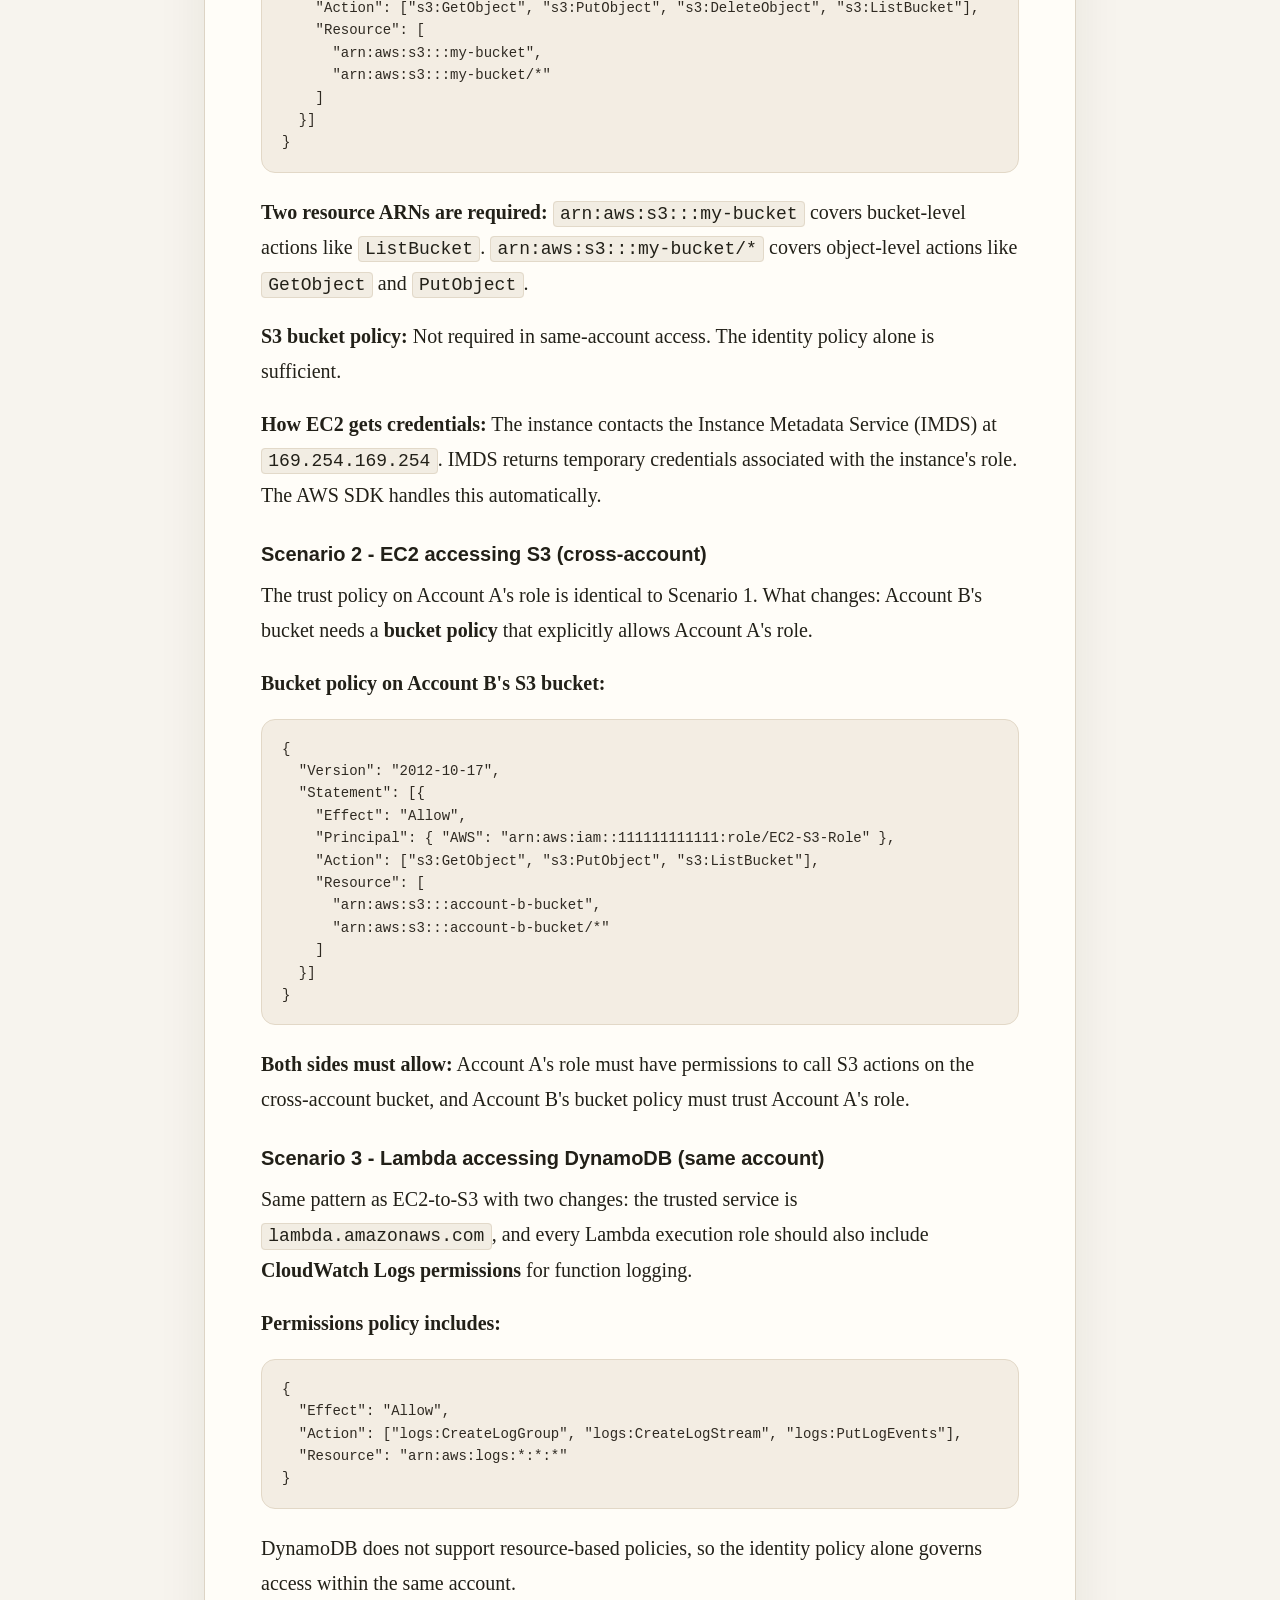
==== commit 696cede5: "Add Route 53 article page" ====
--- a/index.html
+++ b/index.html
@@ -278,6 +278,7 @@
       <a class="navlink" href="./efs.html">EFS</a>
       <a class="navlink" href="./dynamodb.html">DynamoDB</a>
       <a class="navlink" href="./aurora-and-rds.html">Aurora and RDS</a>
+      <a class="navlink" href="./route-53.html">Route 53</a>
     </nav>
     <article class="article">
       <header>
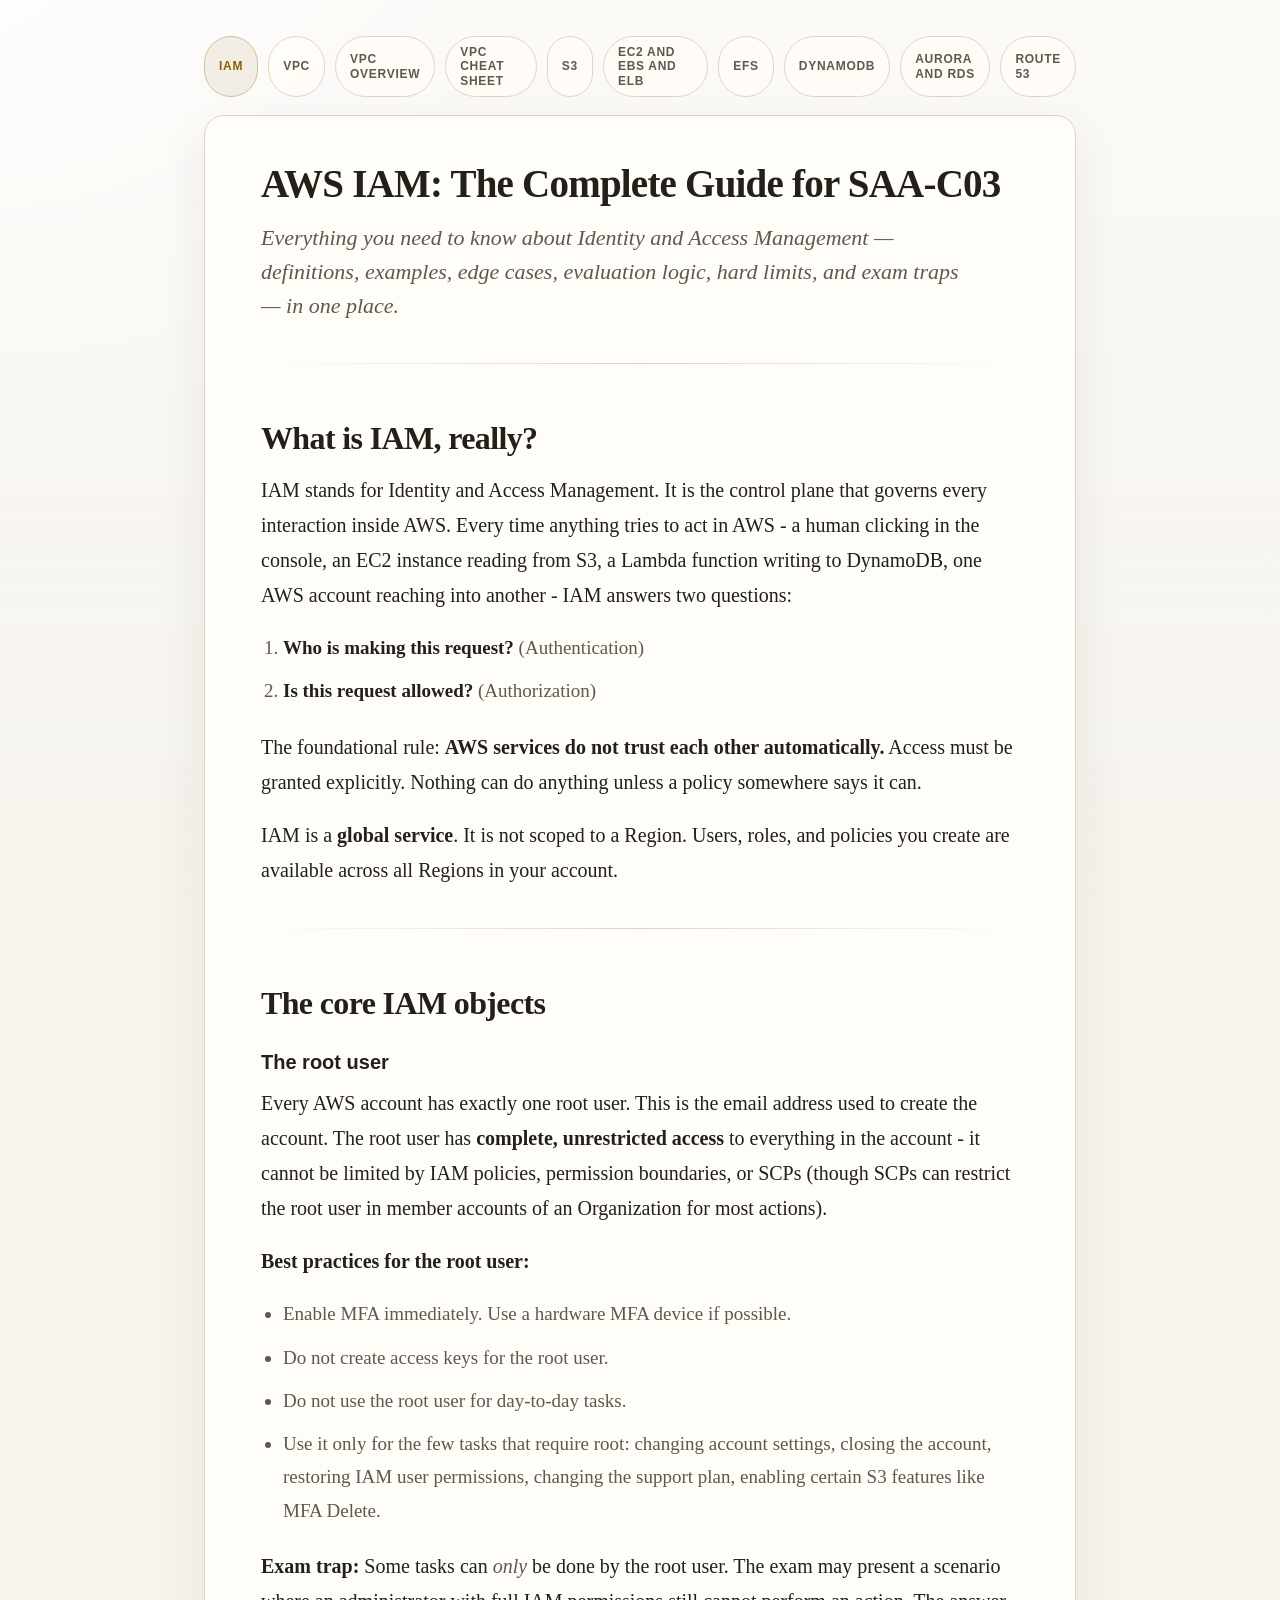
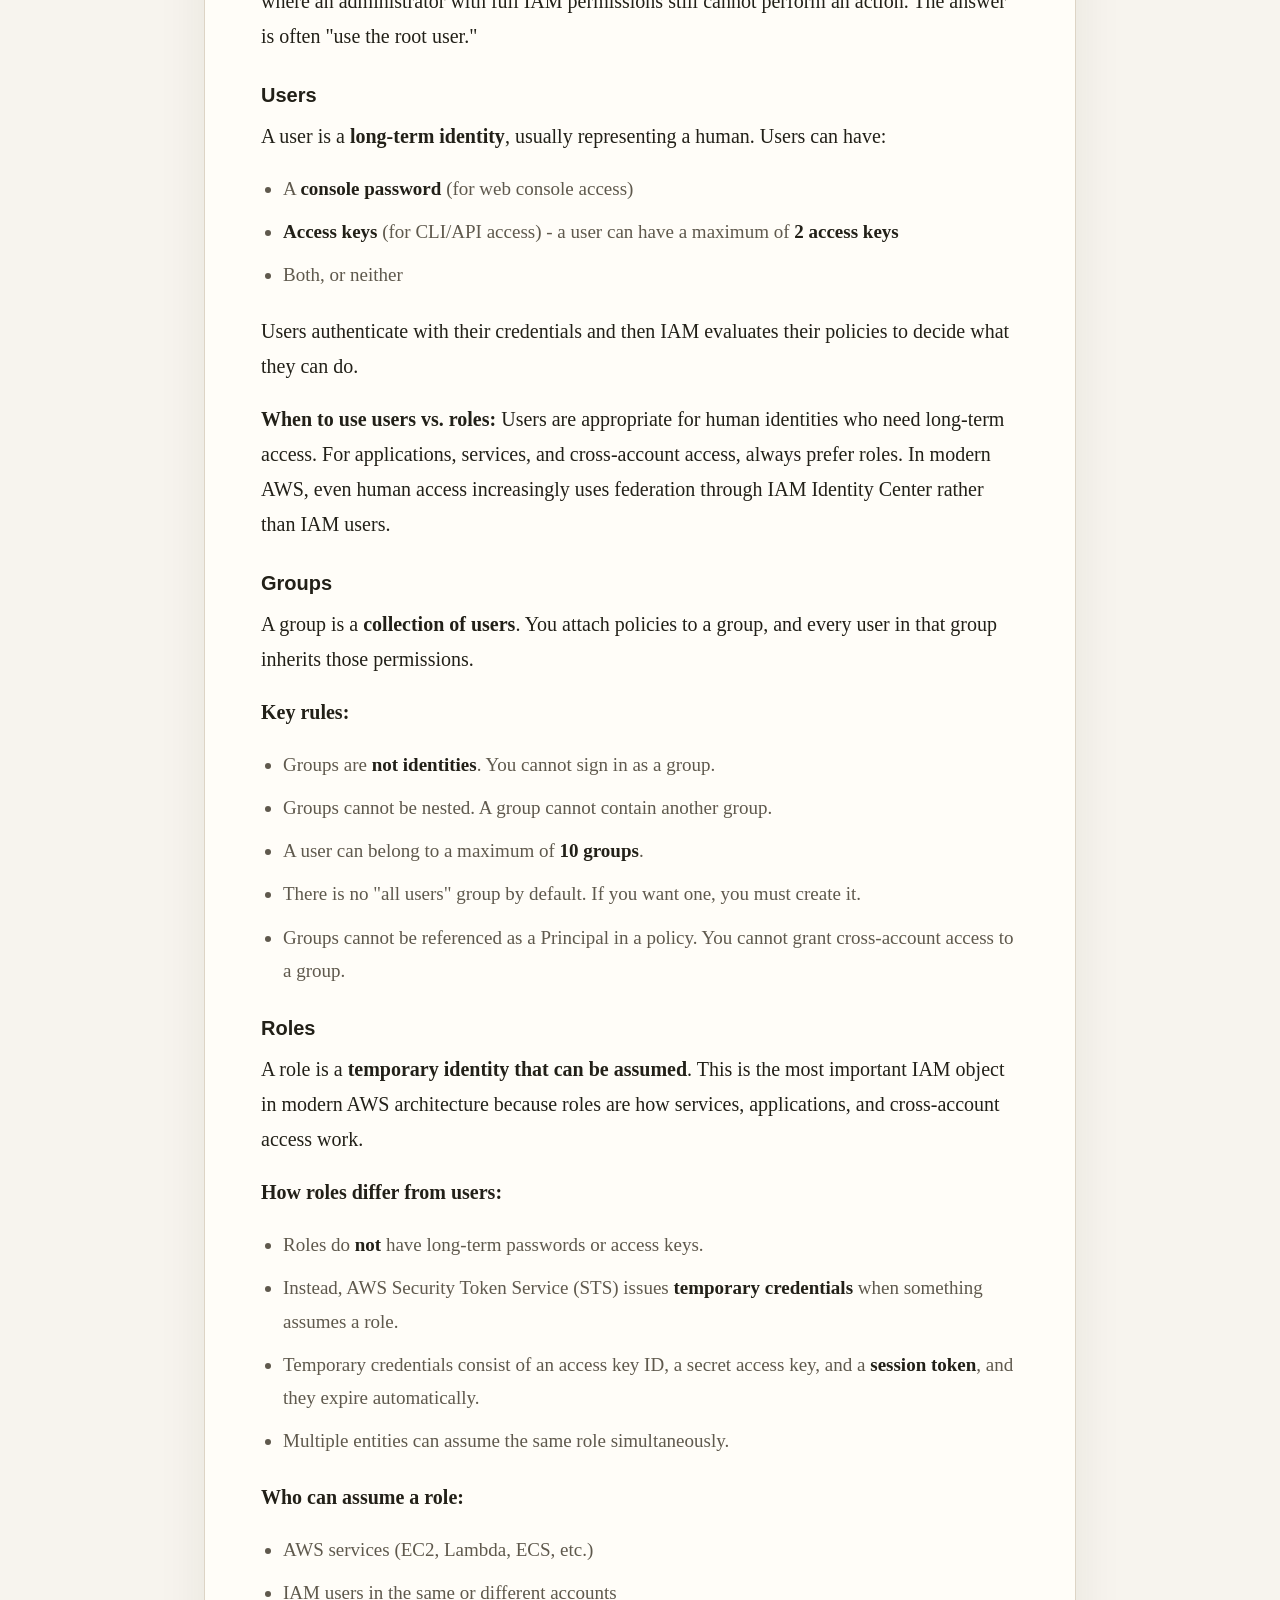
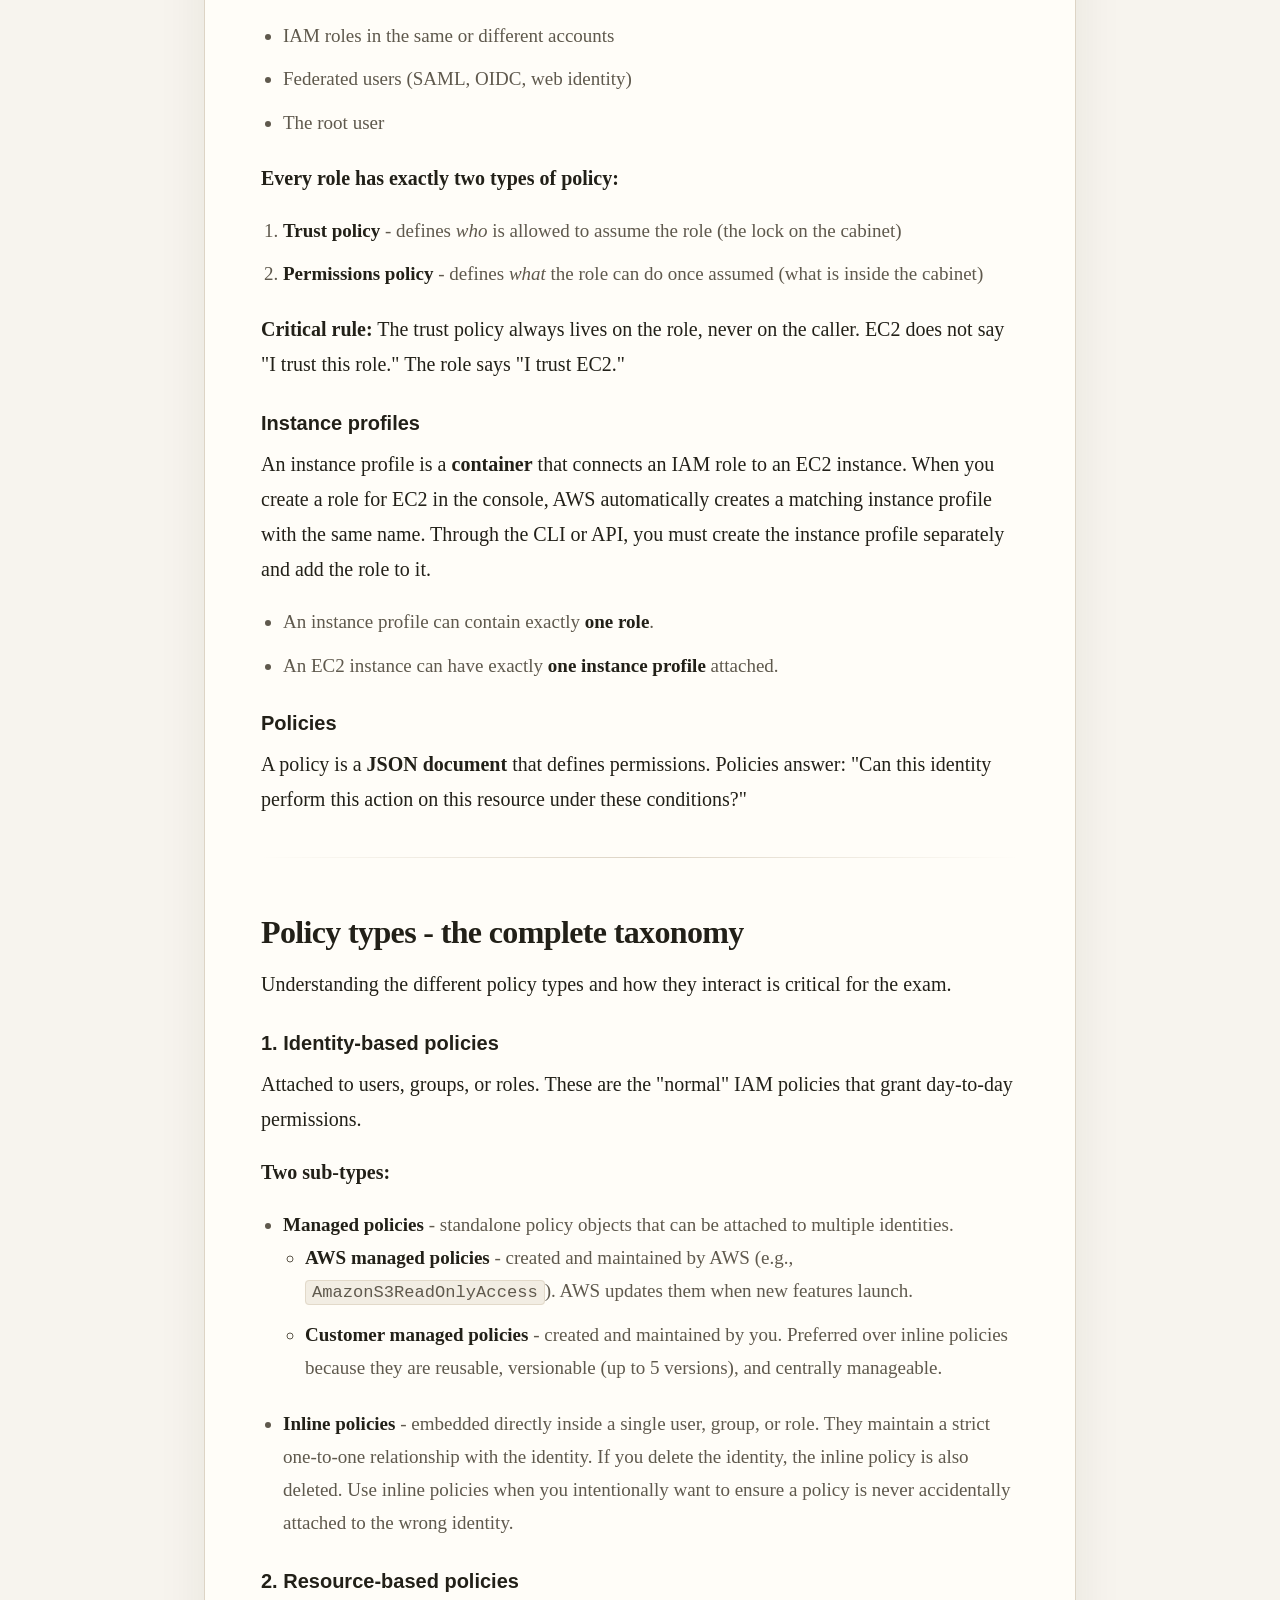
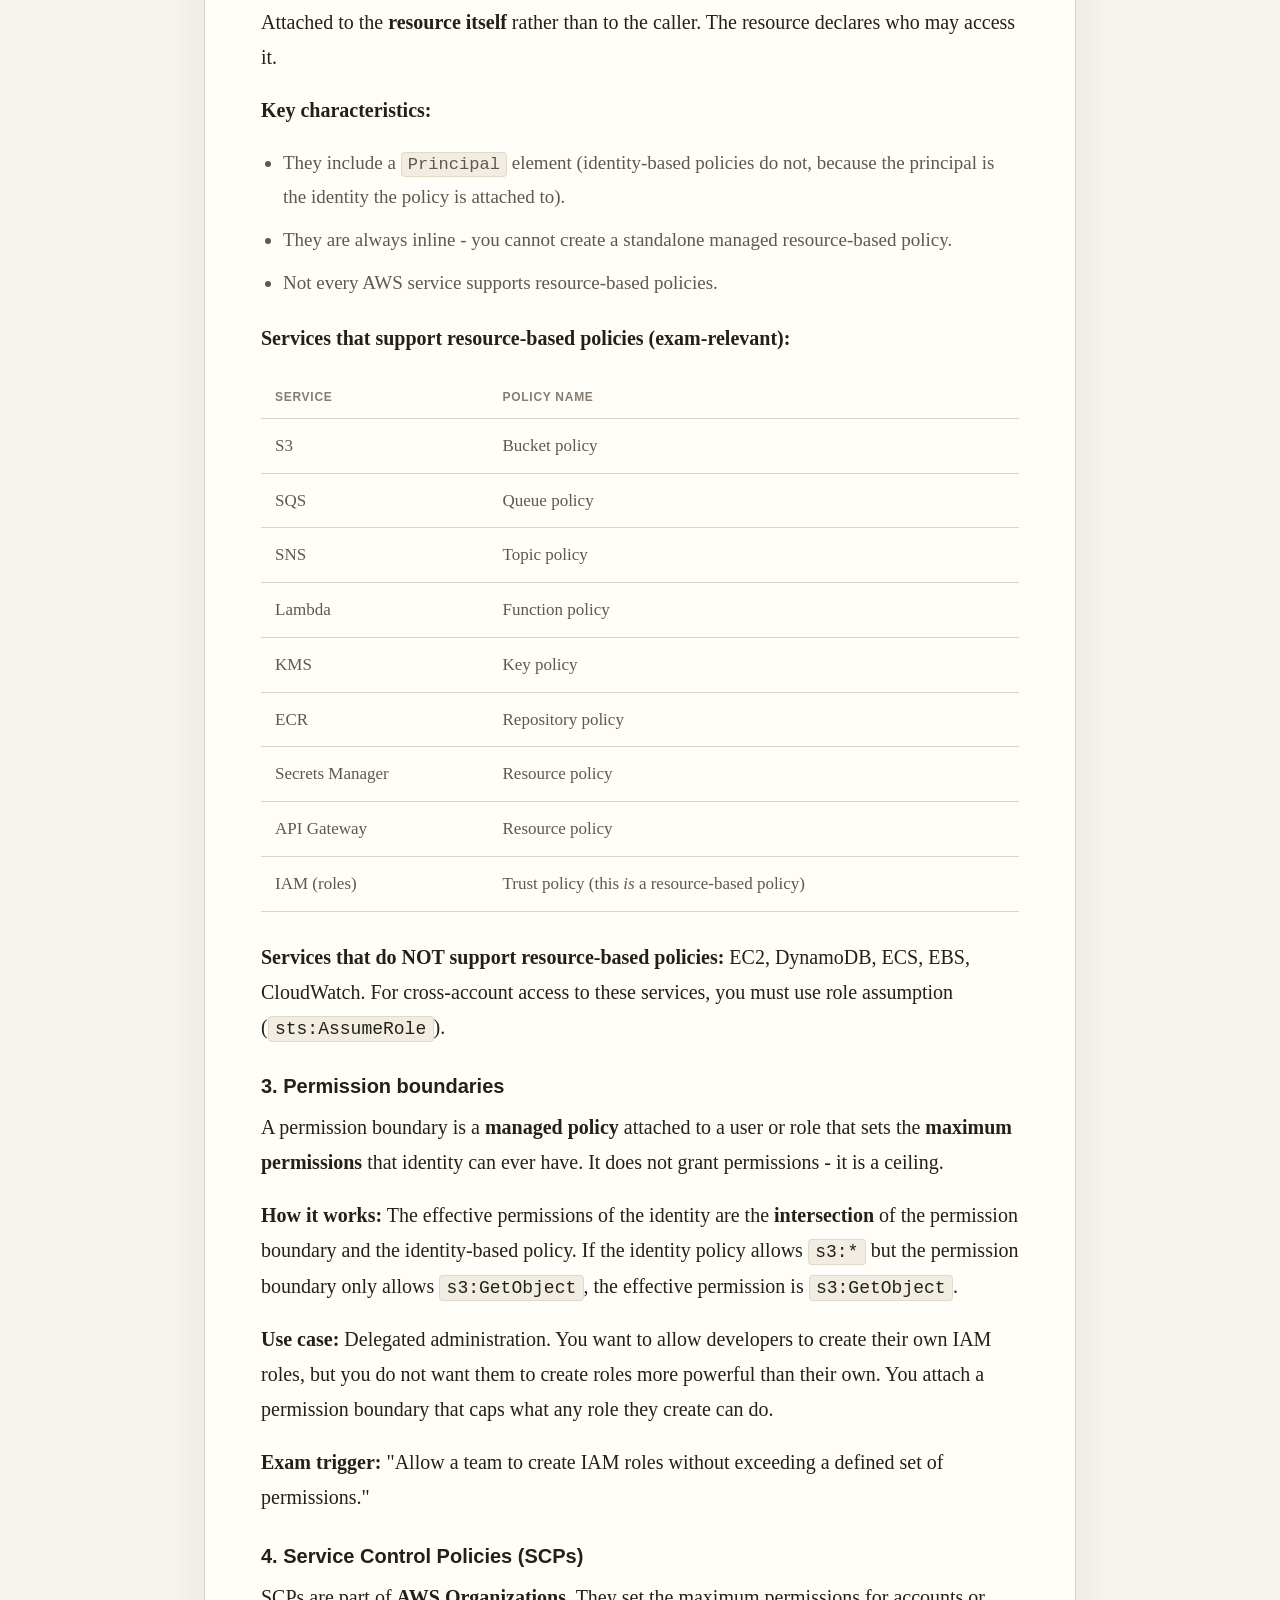
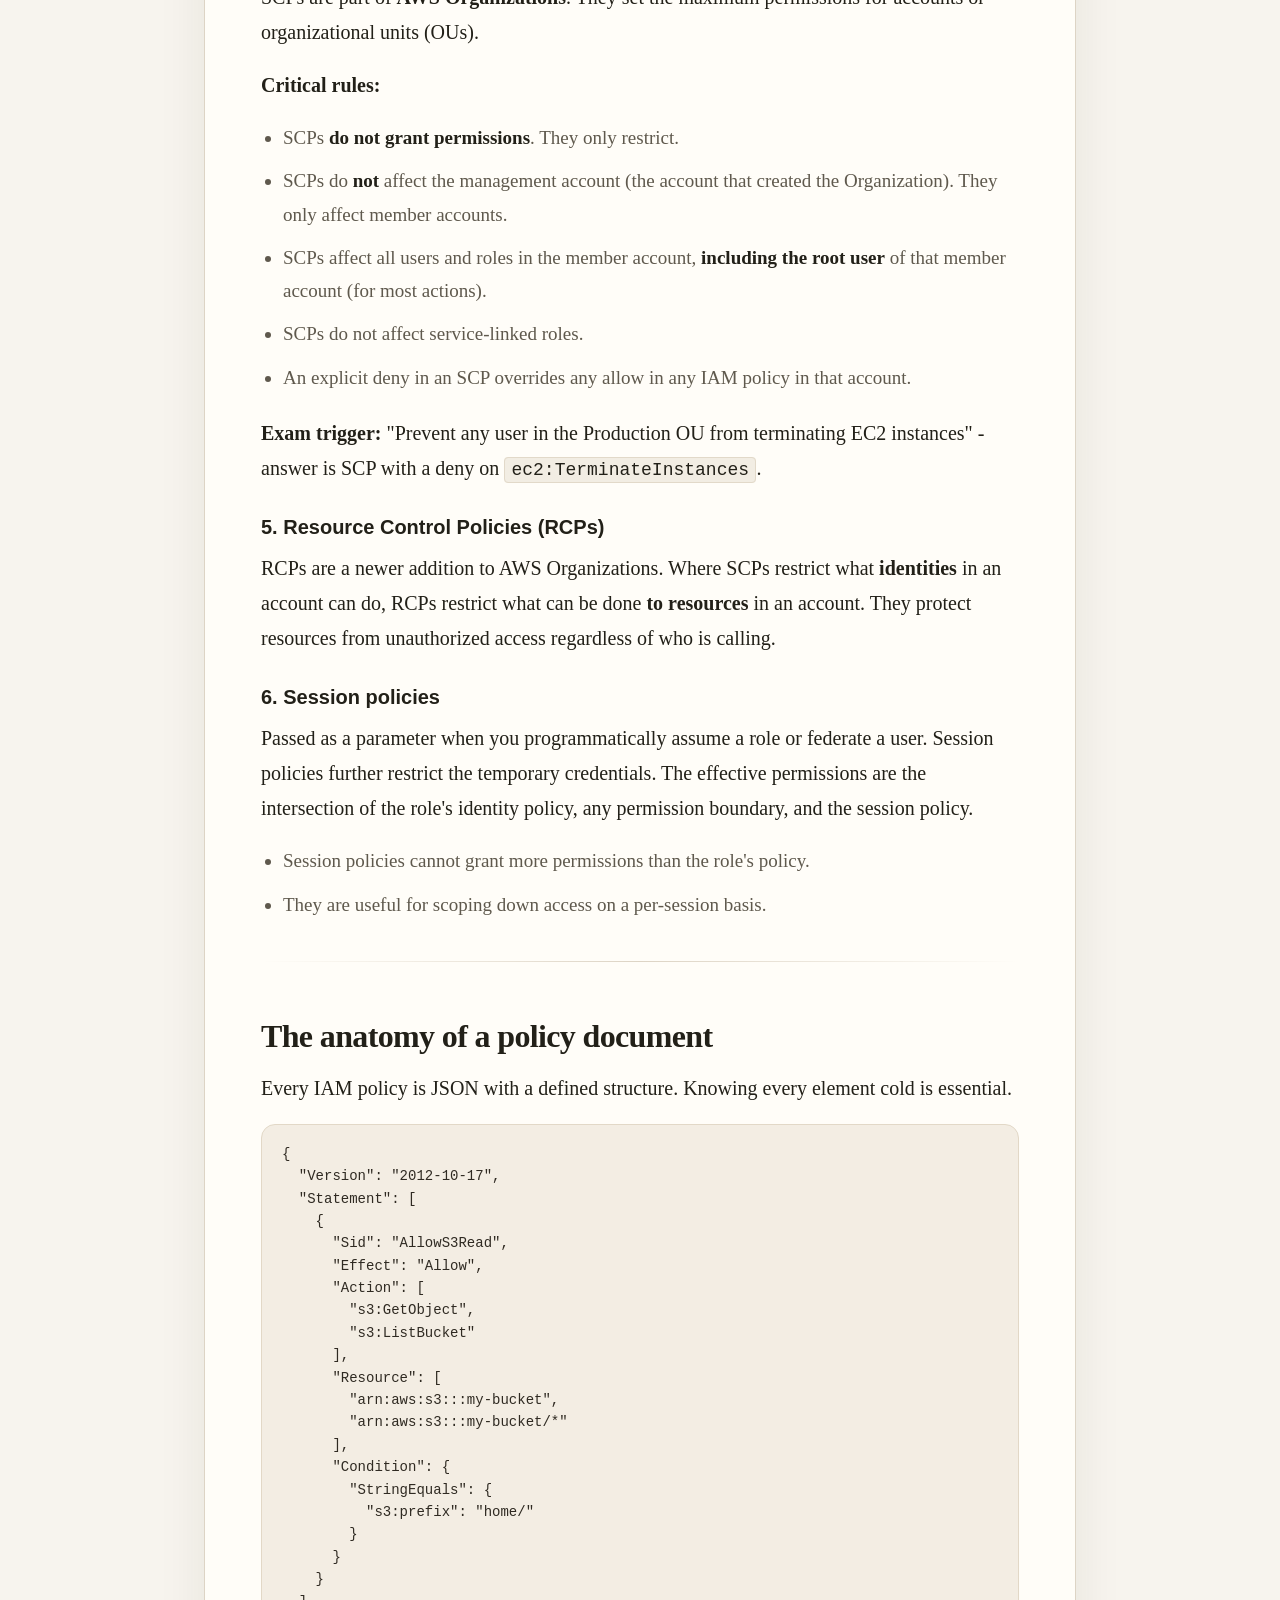
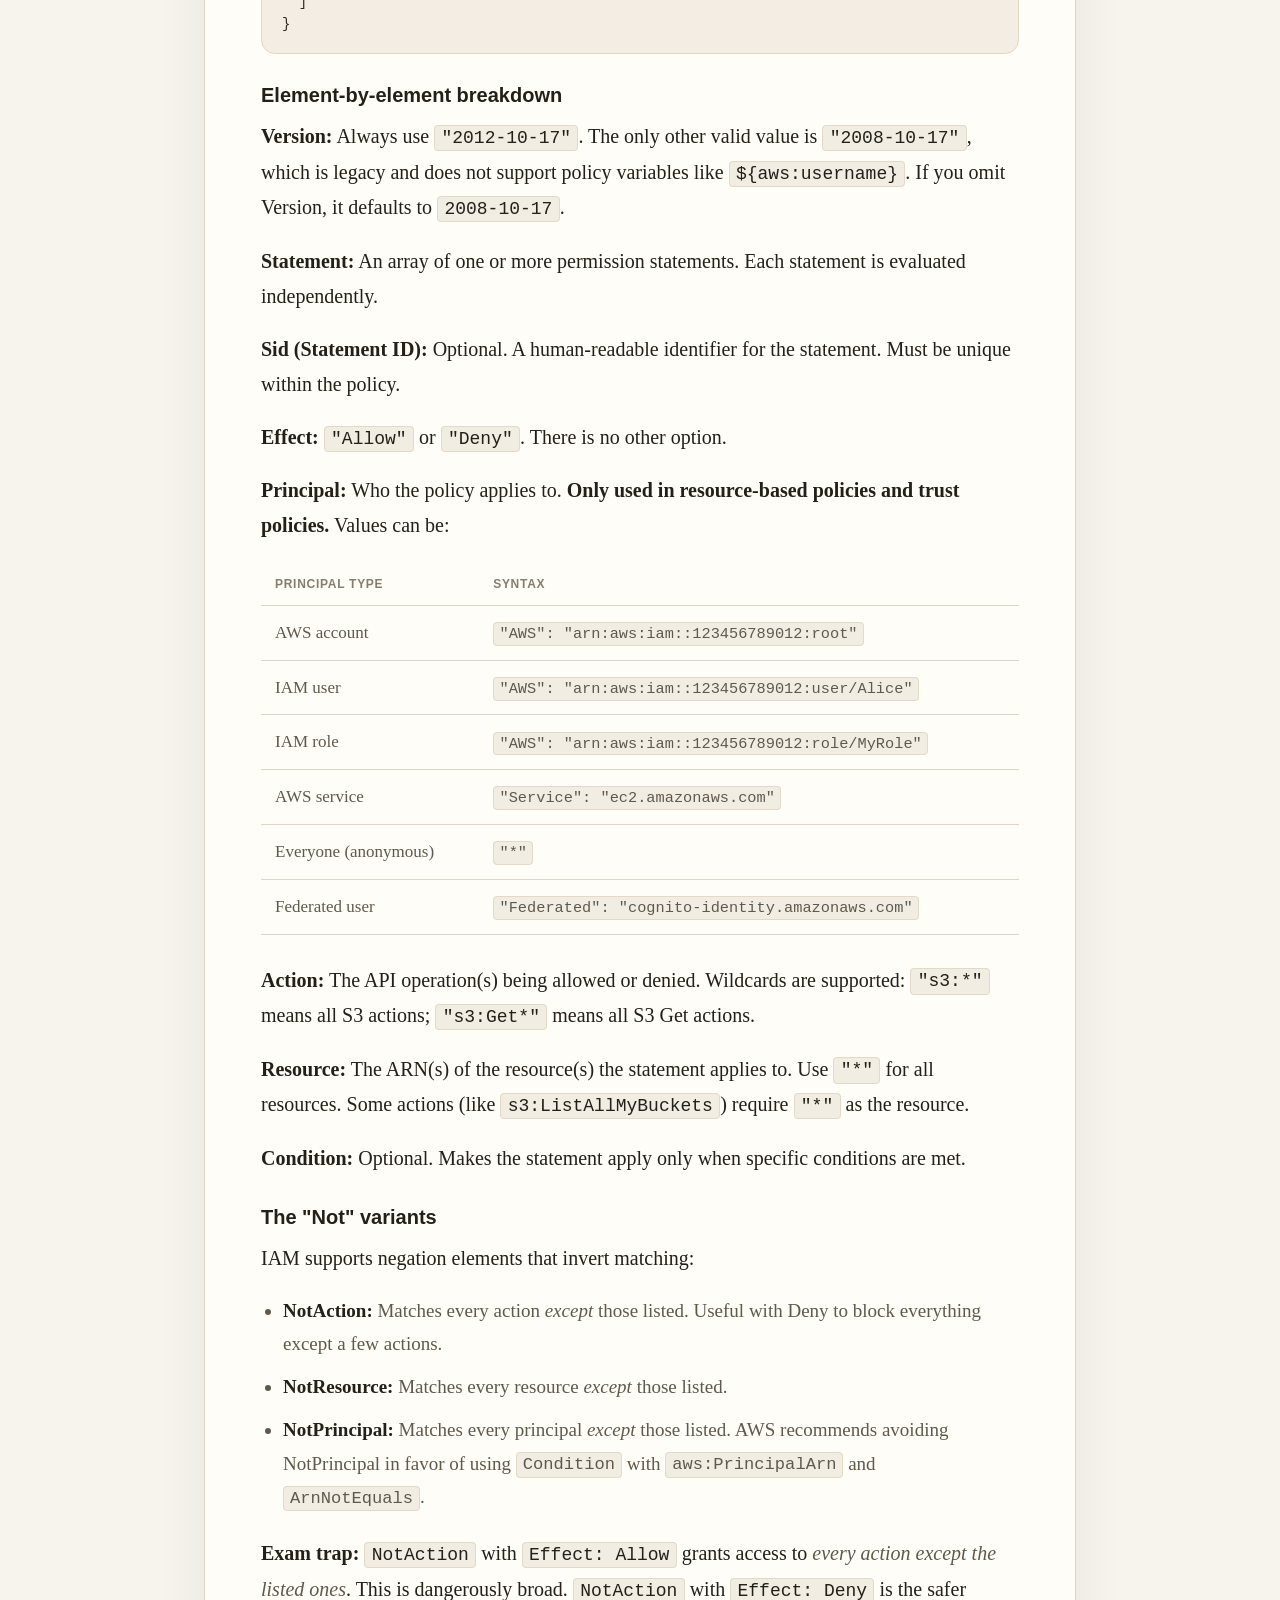
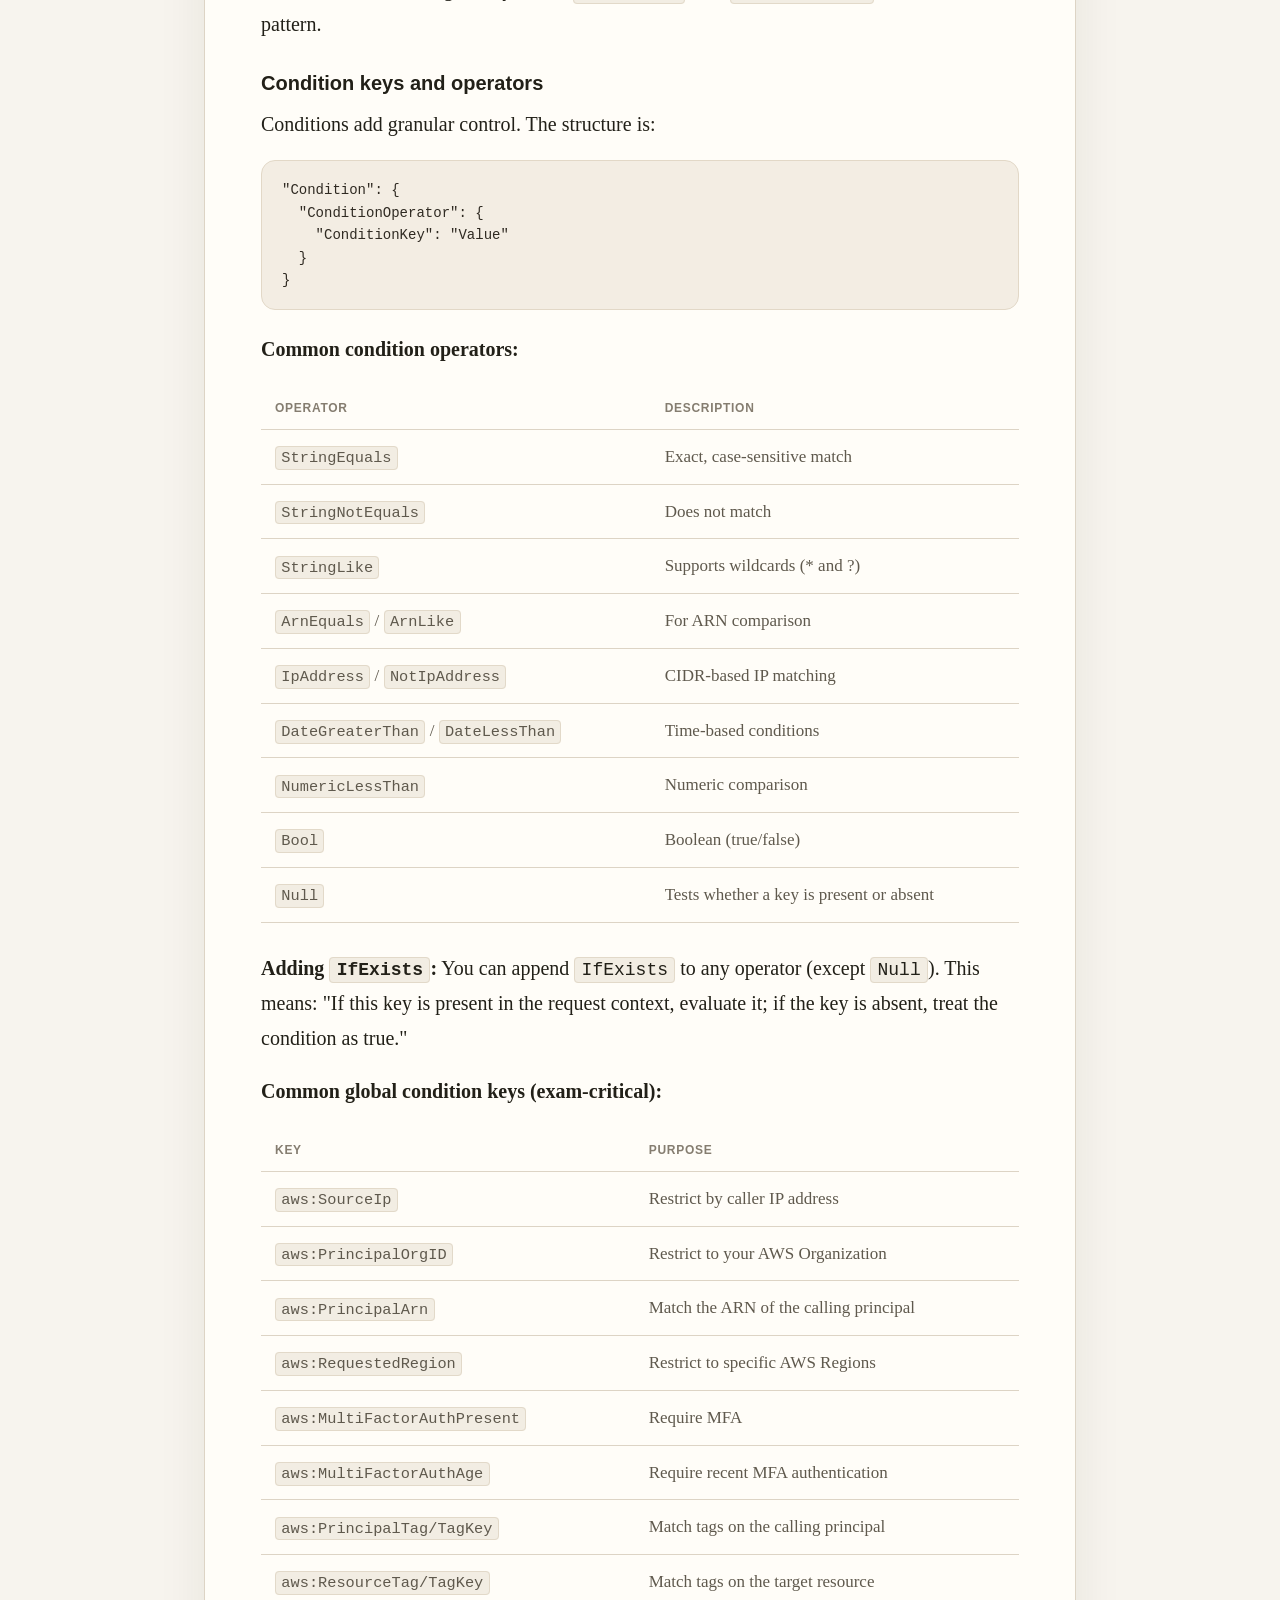
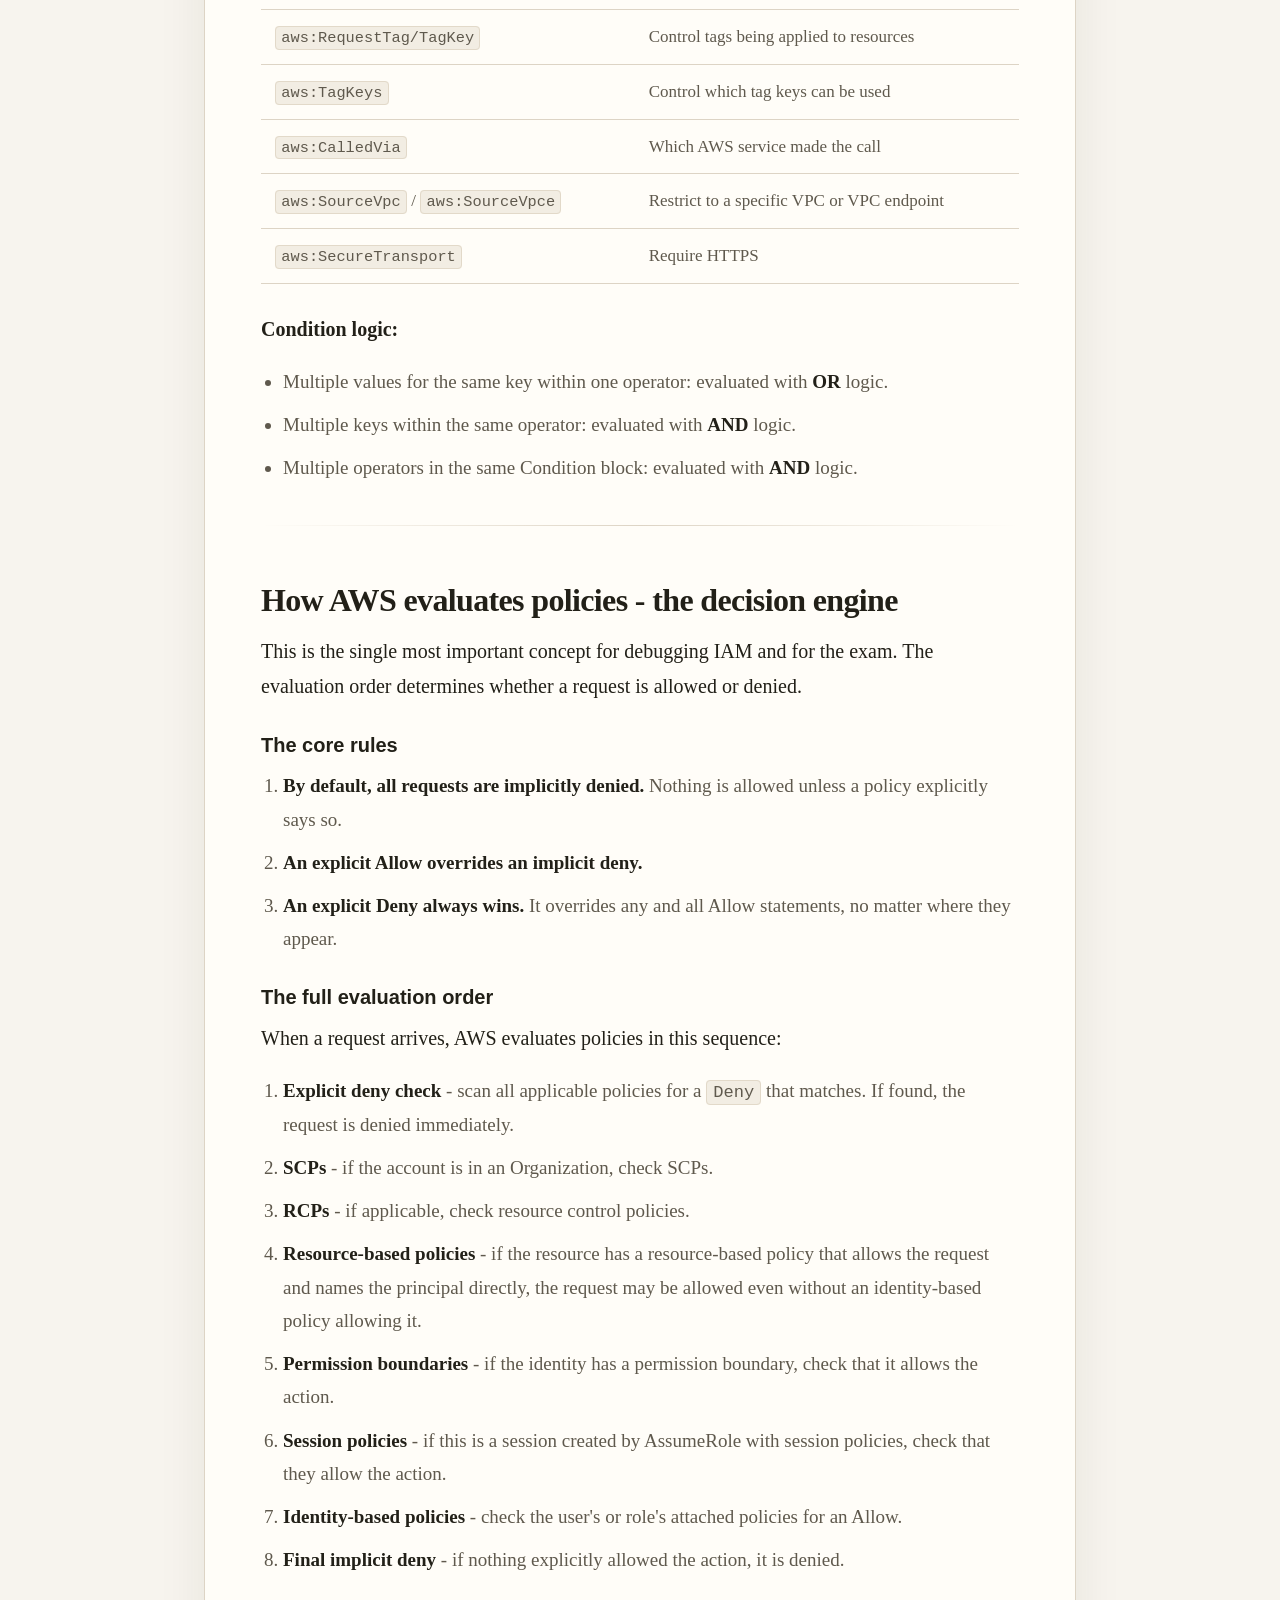
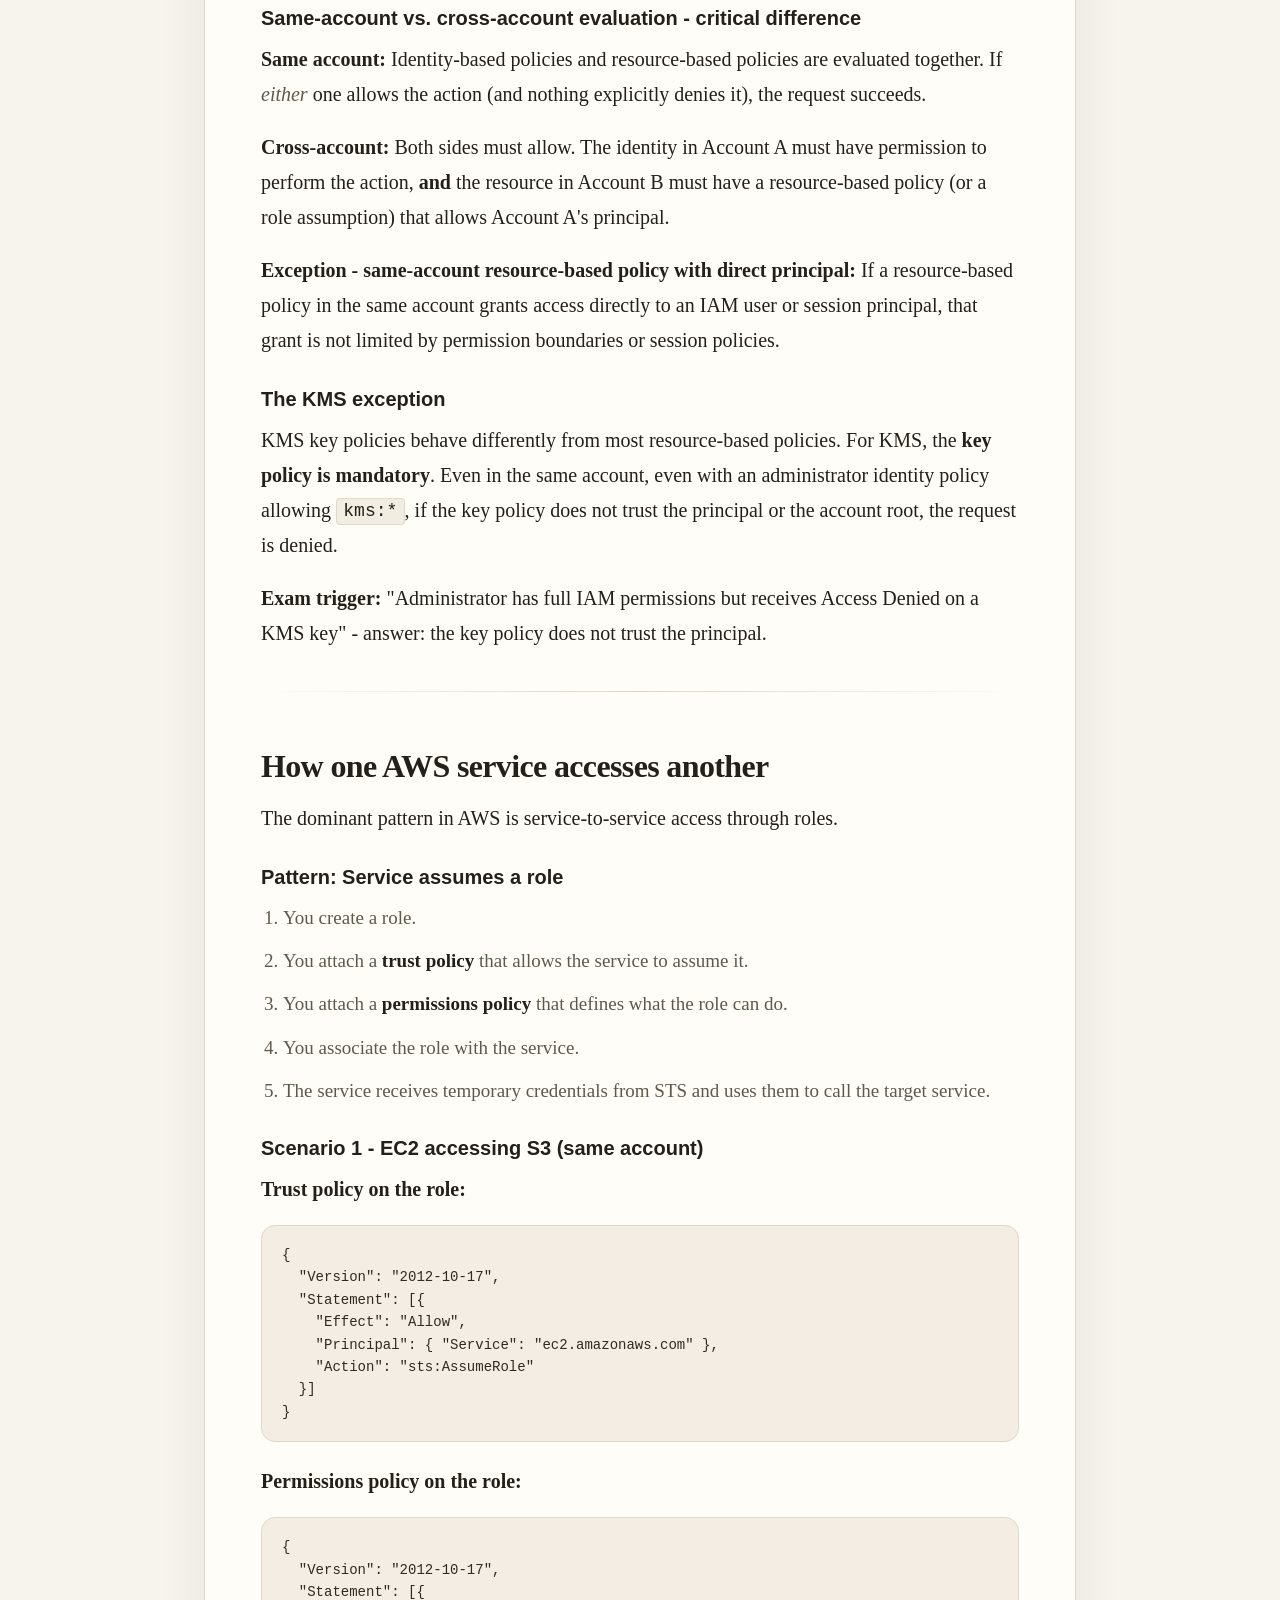
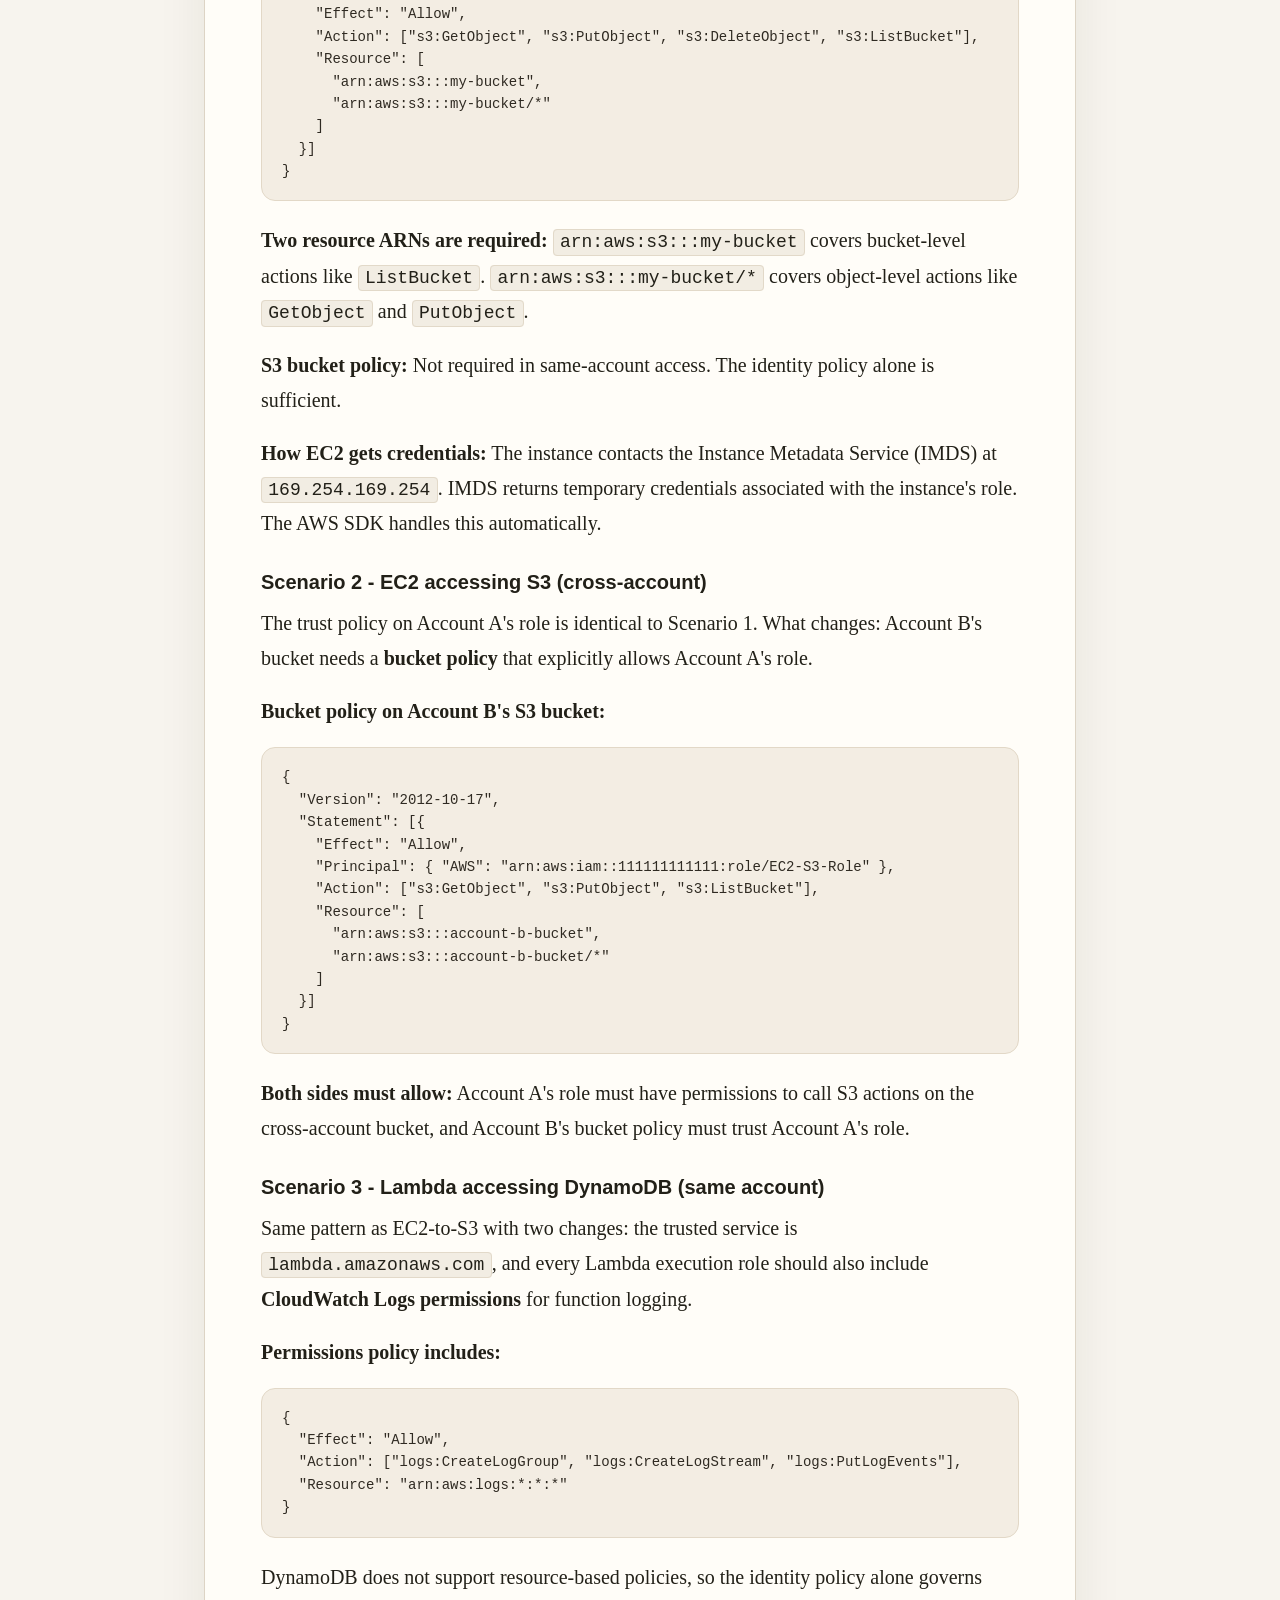
==== commit 6823894e: "Add VPC overview and cheat sheet pages" ====
--- a/index.html
+++ b/index.html
@@ -273,6 +273,8 @@
     <nav class="topnav" aria-label="Site sections">
       <a class="navlink" href="./index.html" aria-current="page">IAM</a>
       <a class="navlink" href="./vpc.html">VPC</a>
+      <a class="navlink" href="./vpc-overview.html">VPC Overview</a>
+      <a class="navlink" href="./vpc-cheat-sheet.html">VPC Cheat Sheet</a>
       <a class="navlink" href="./s3.html">S3</a>
       <a class="navlink" href="./ec2-and-ebs.html">EC2 and EBS and ELB</a>
       <a class="navlink" href="./efs.html">EFS</a>
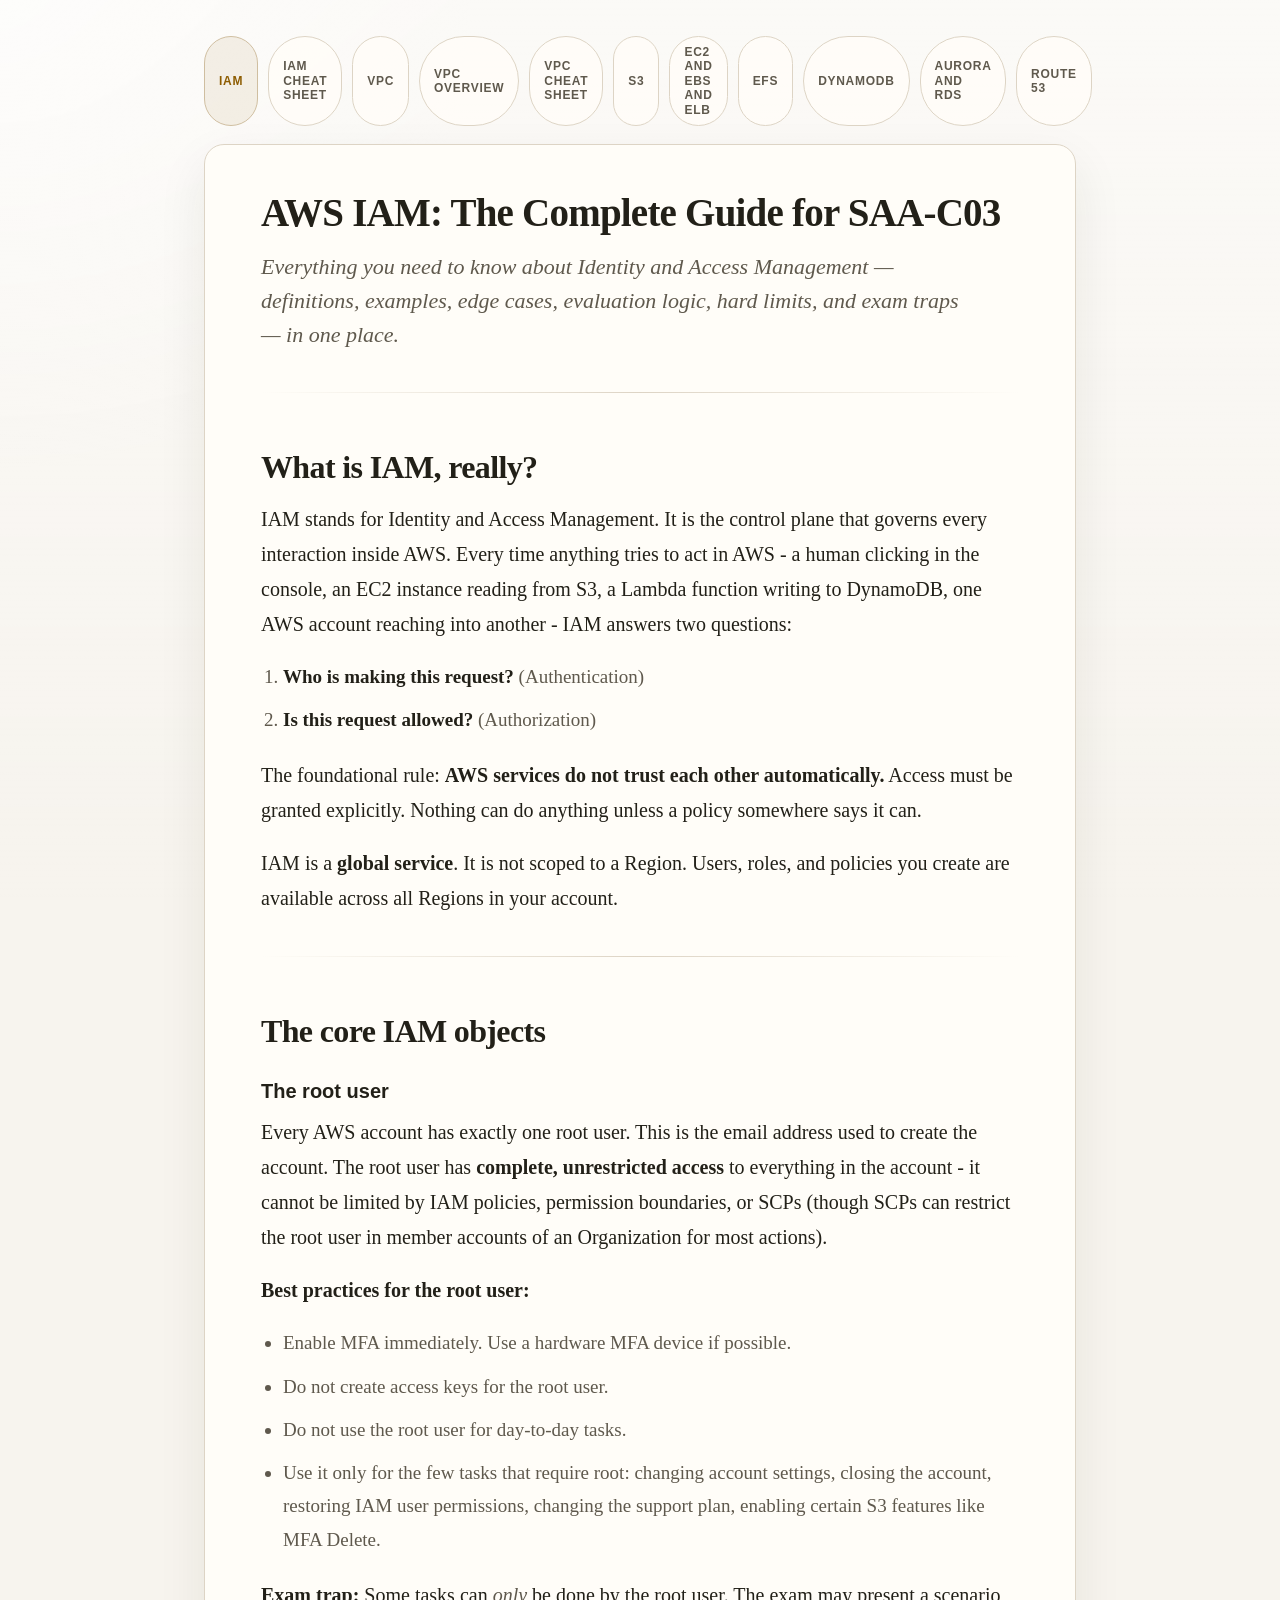
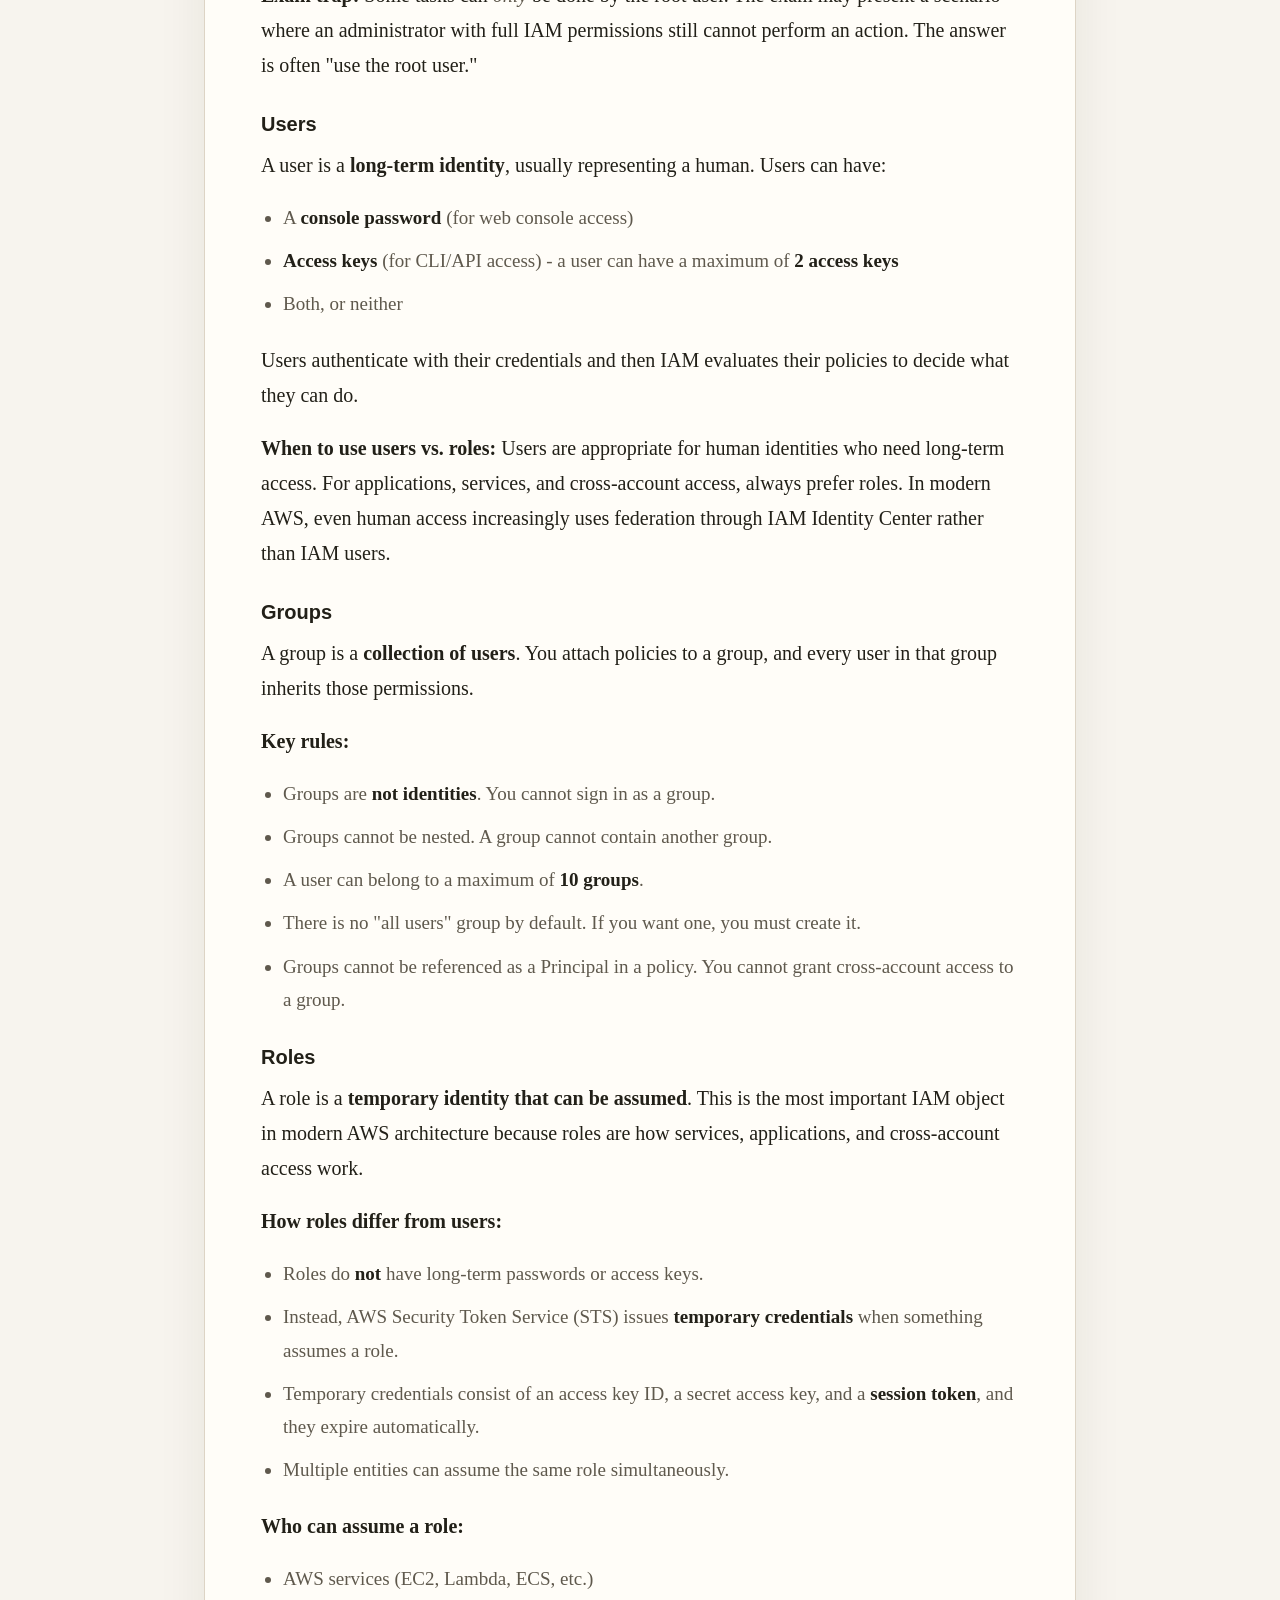
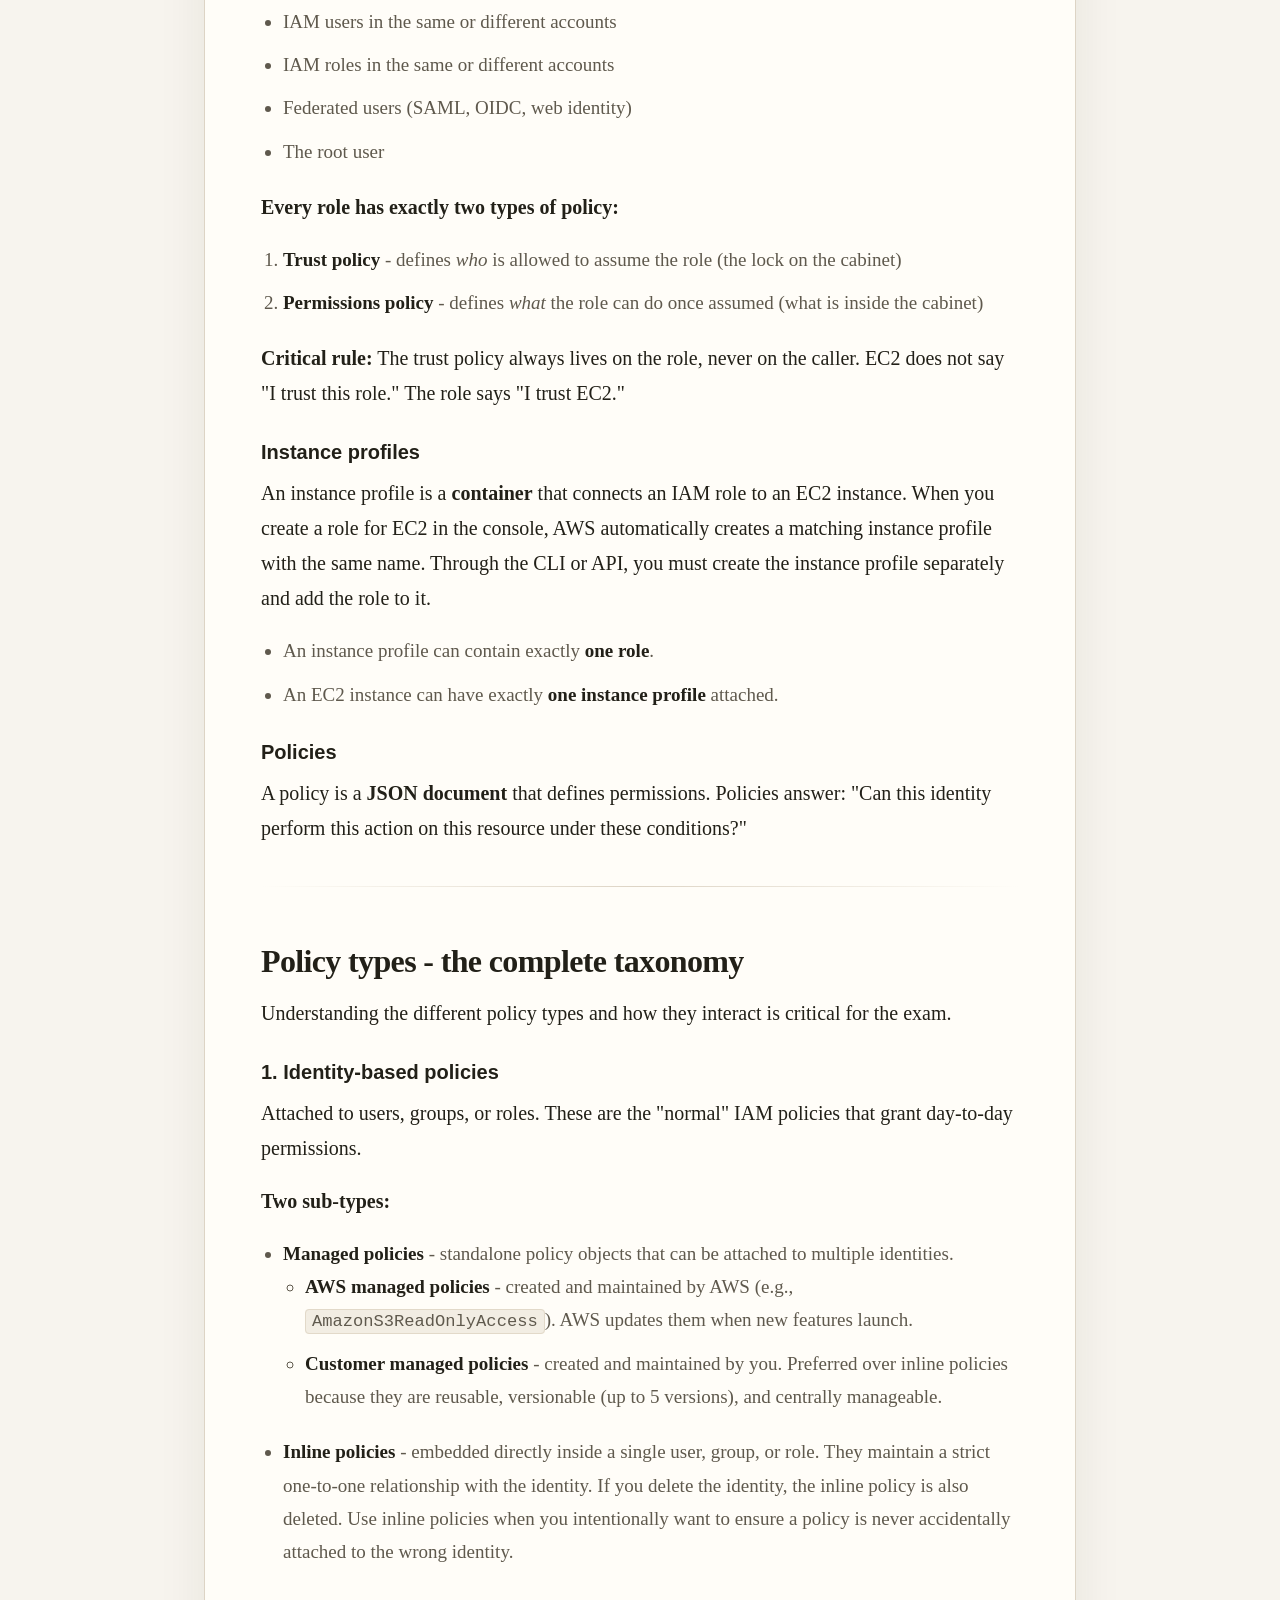
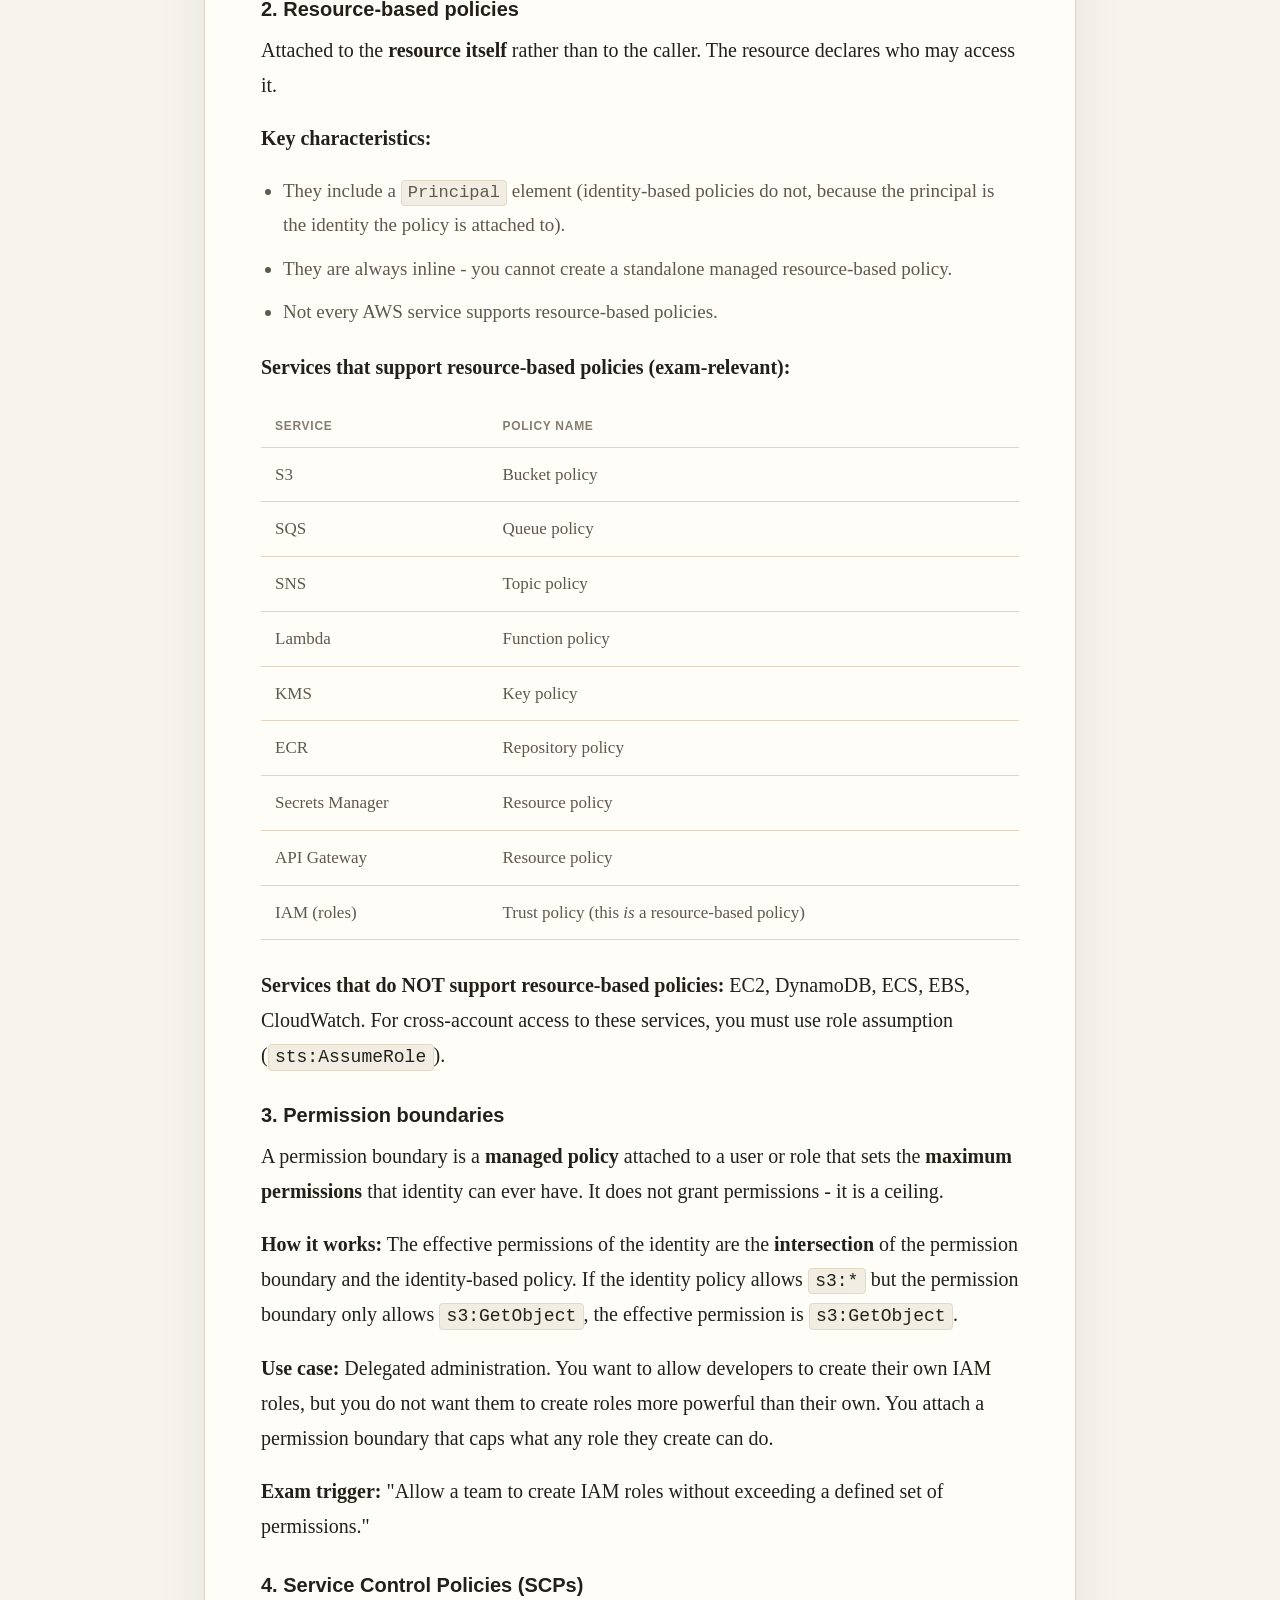
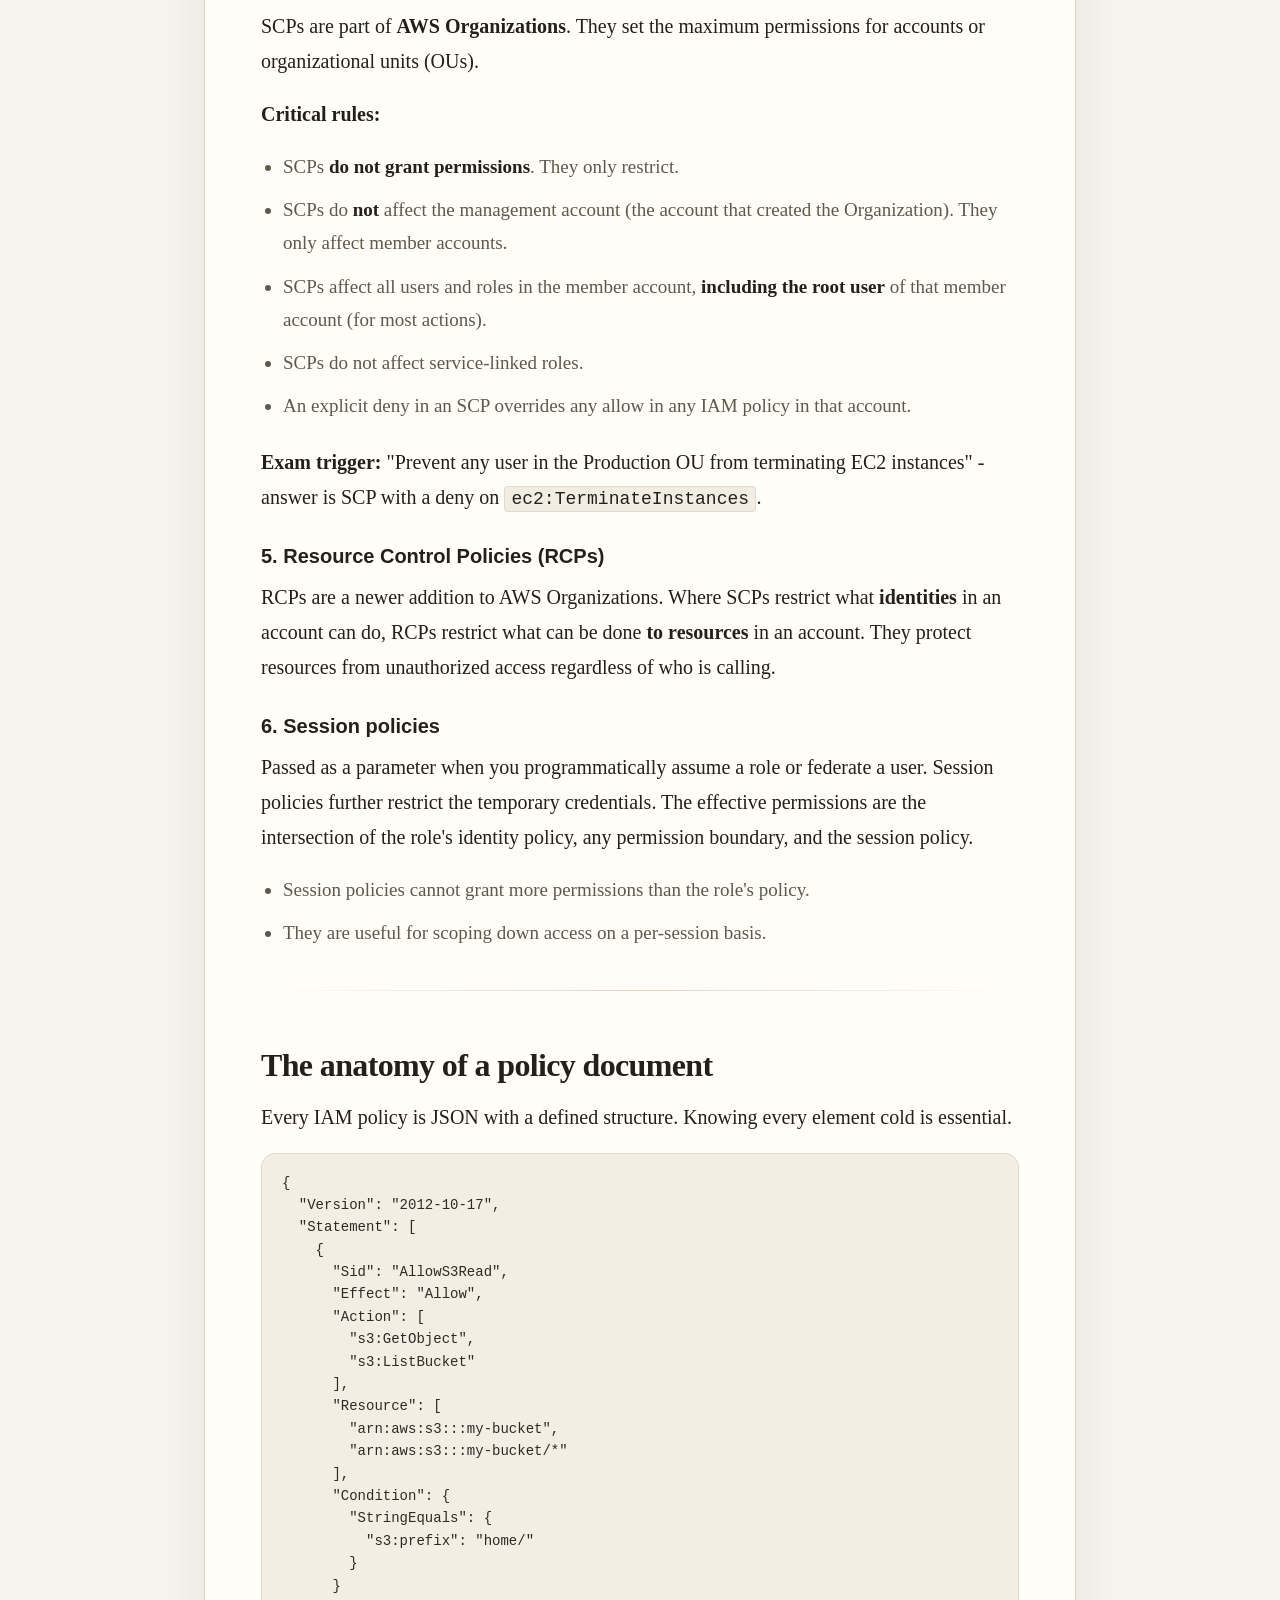
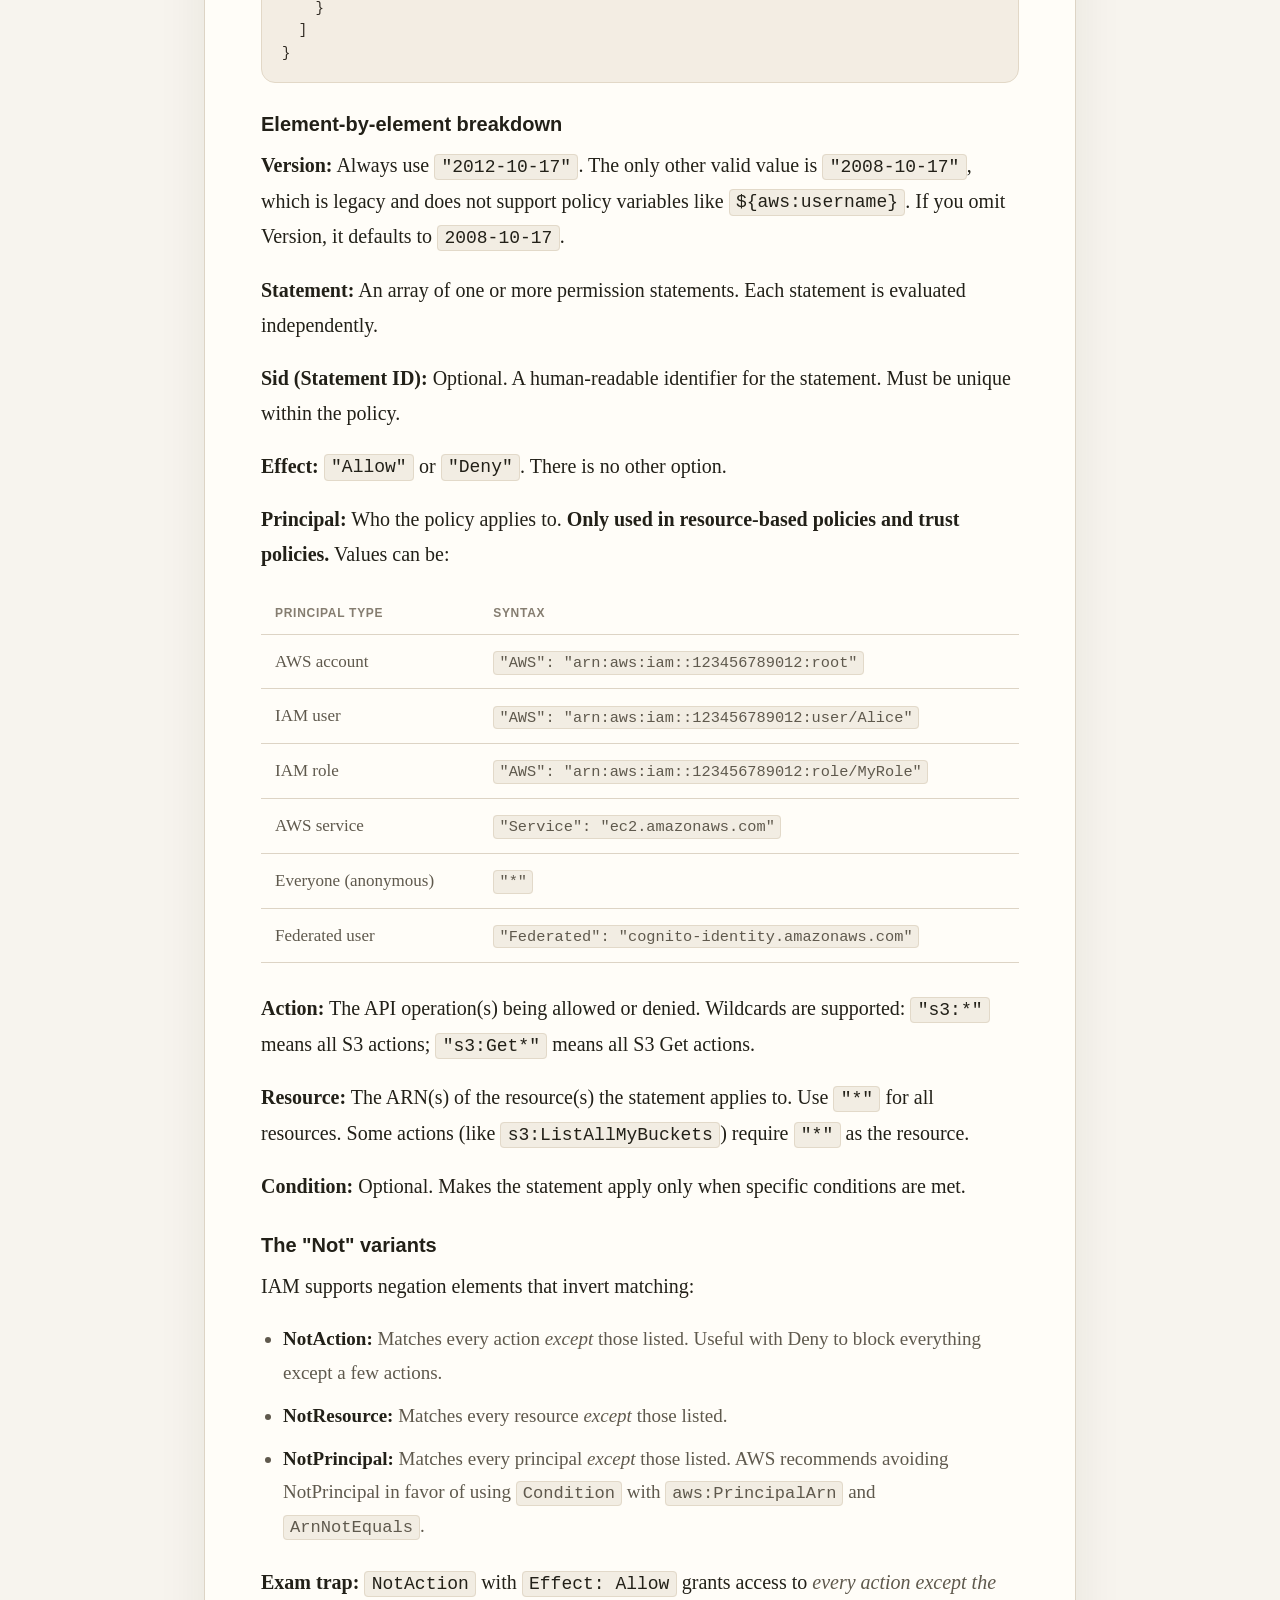
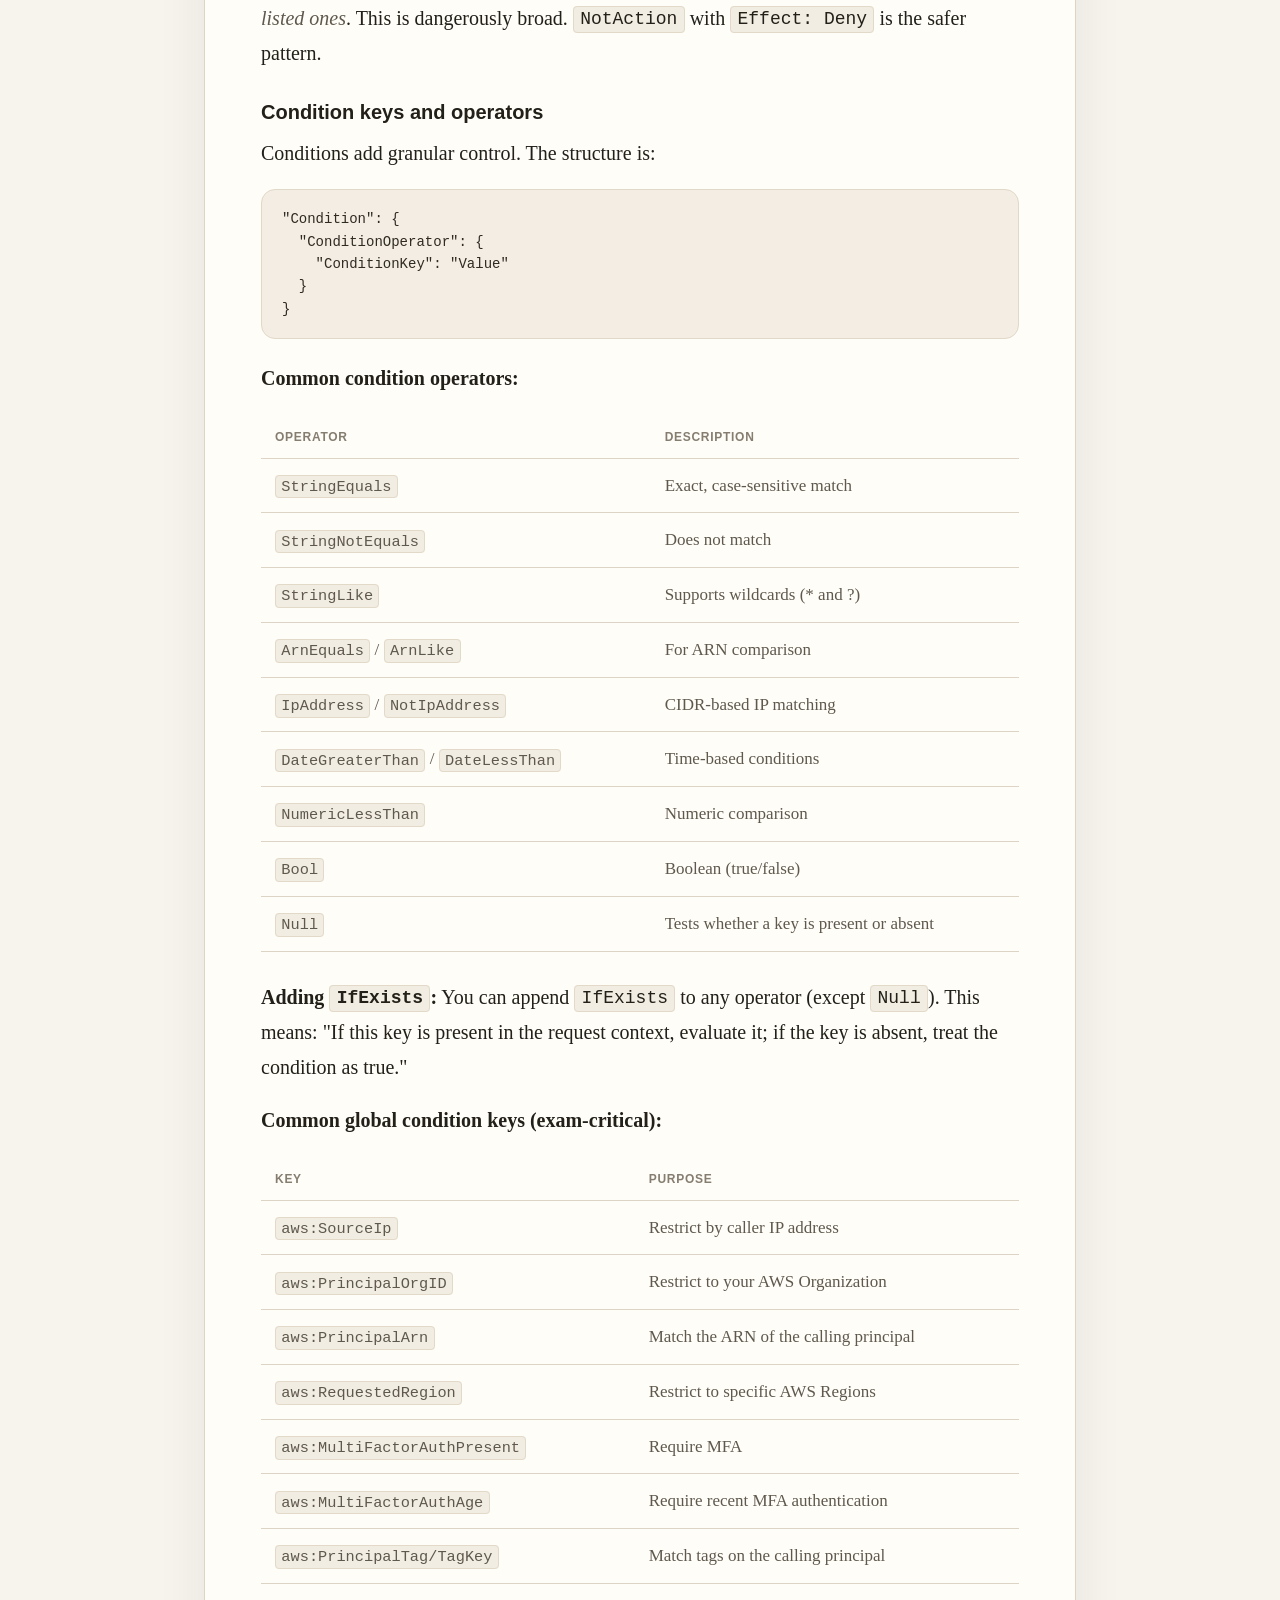
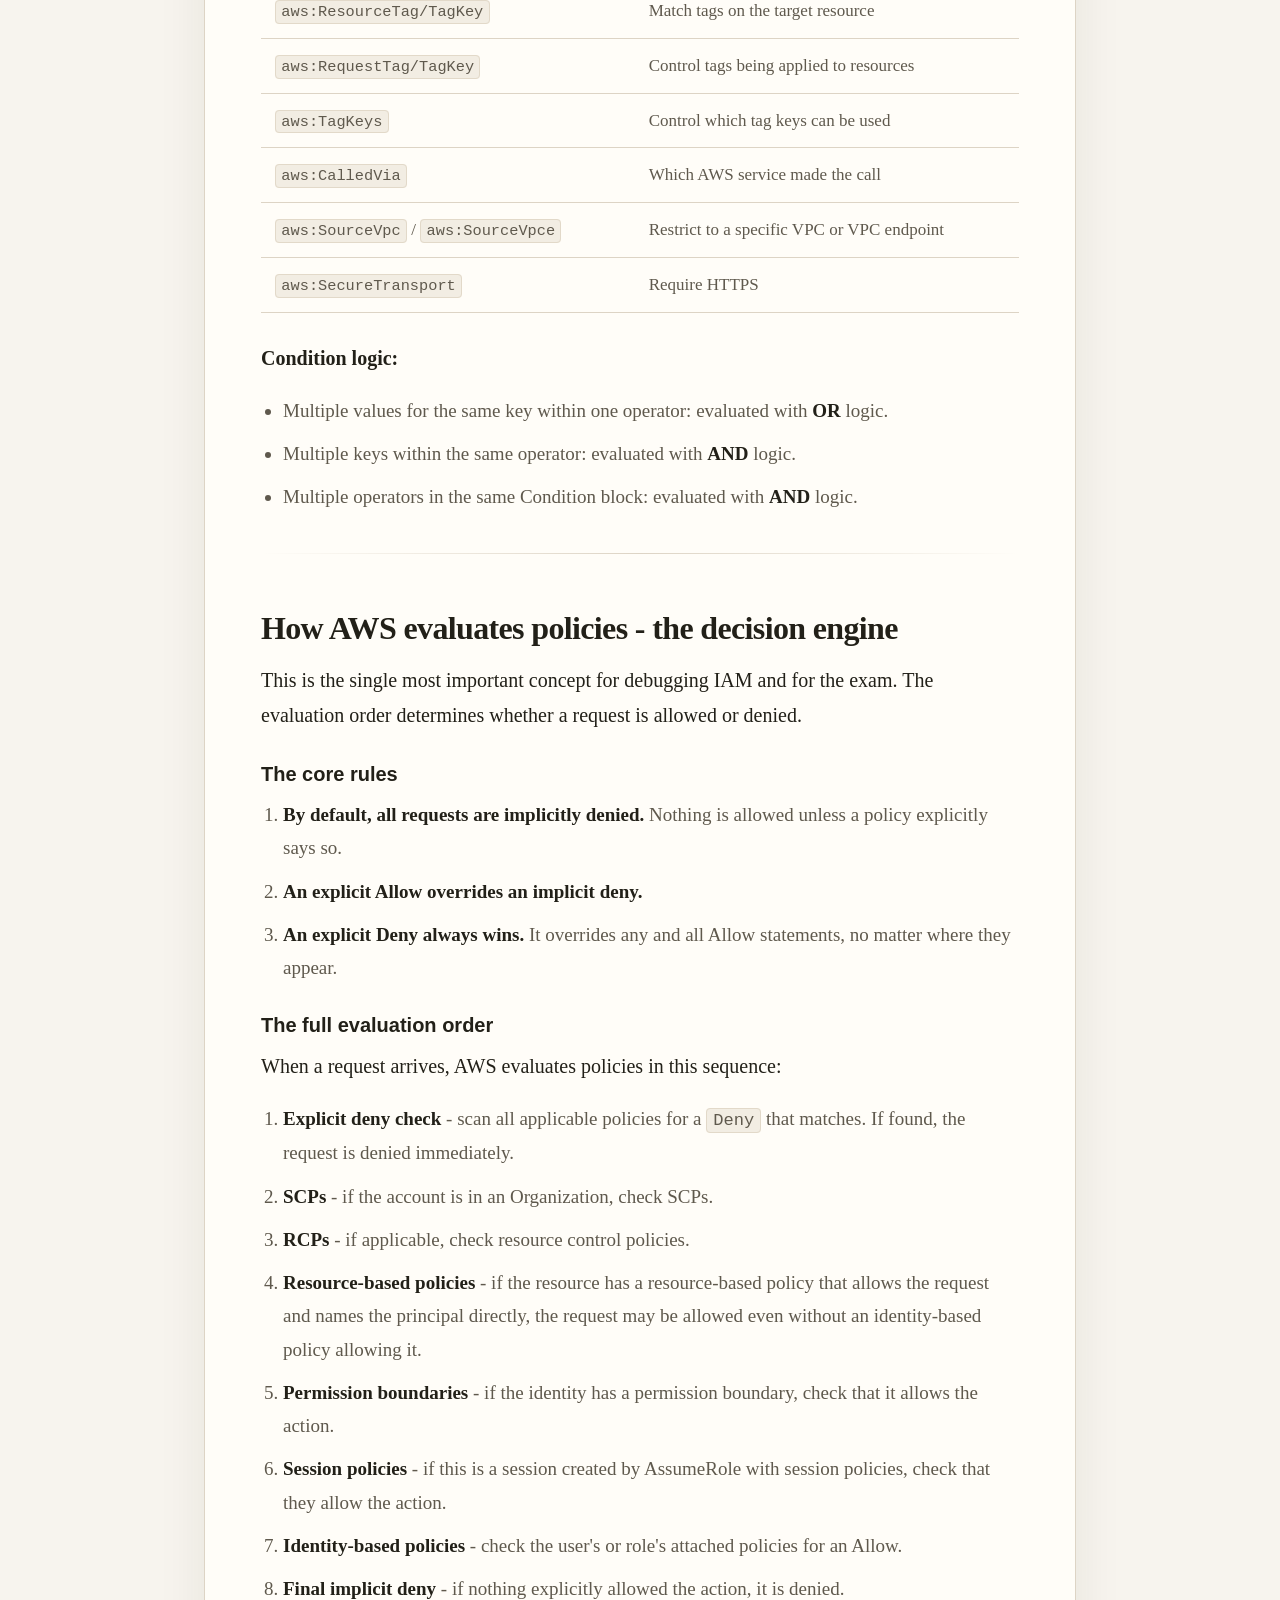
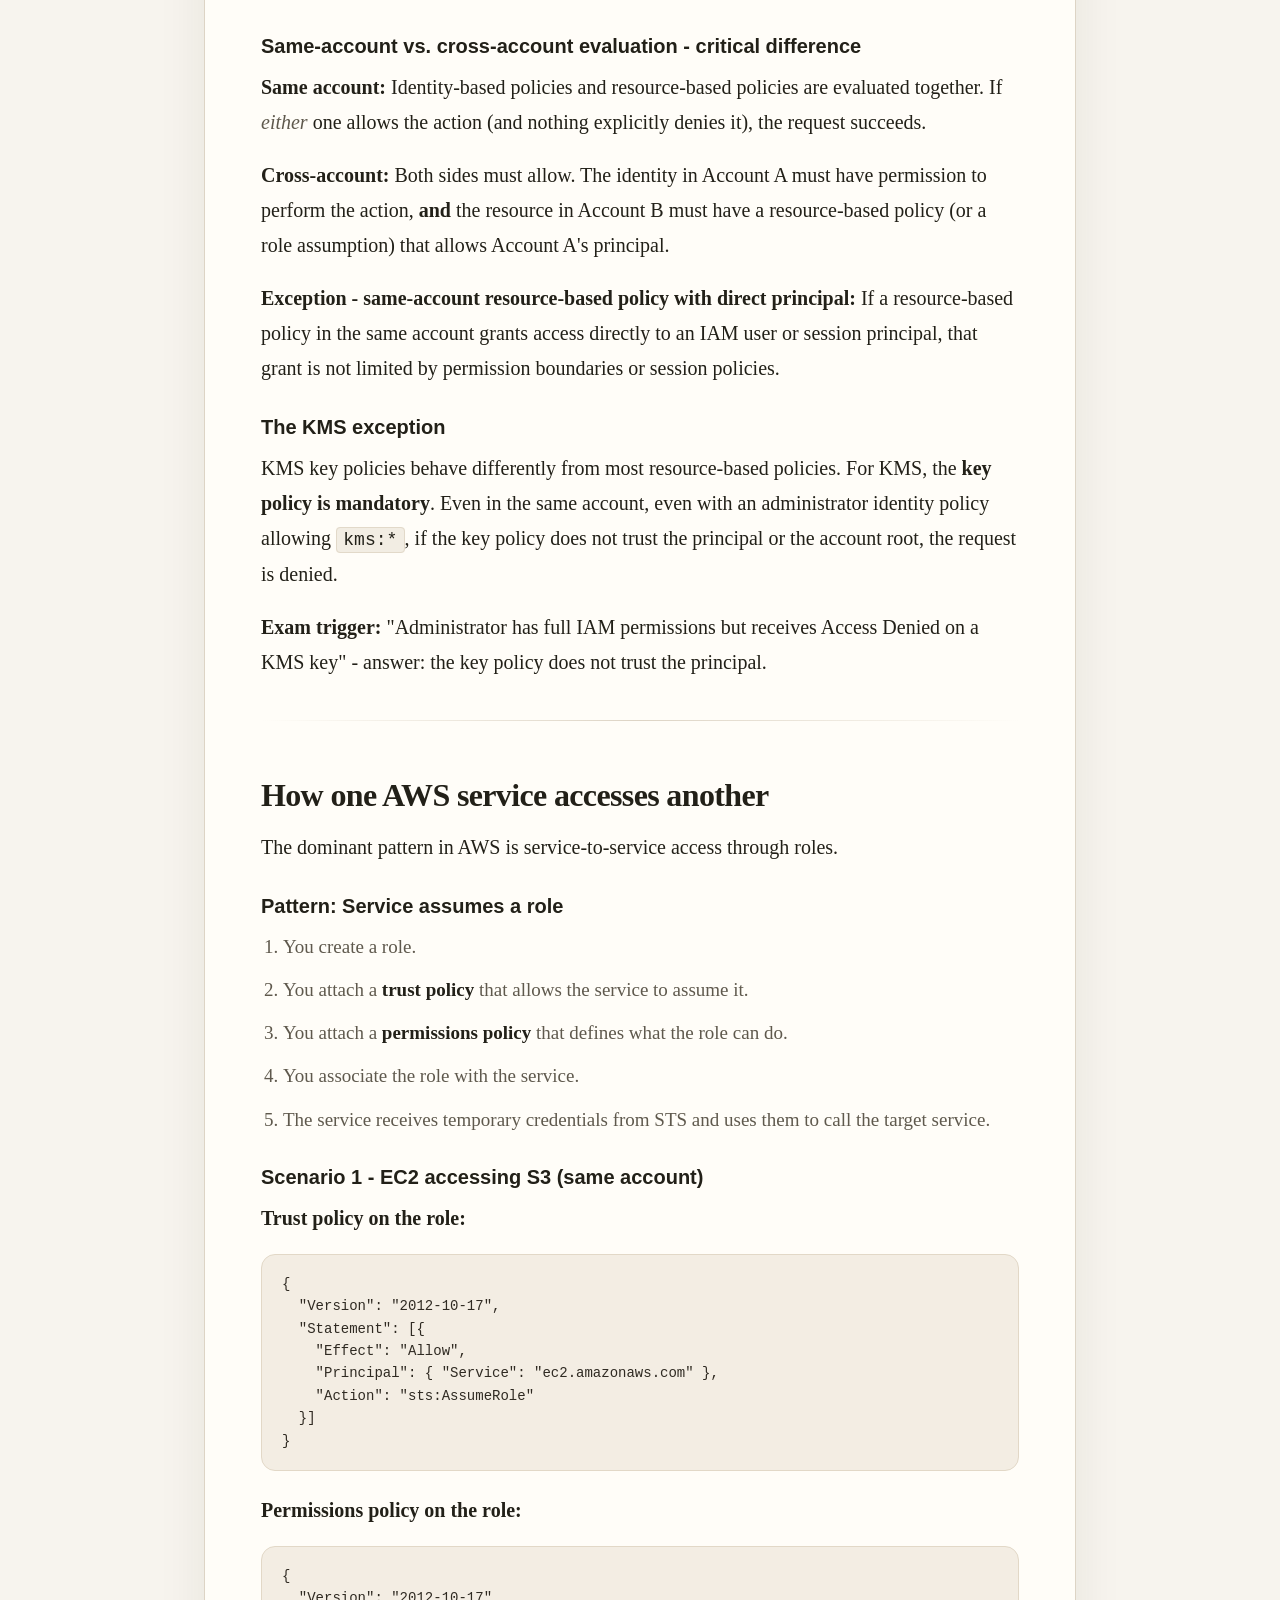
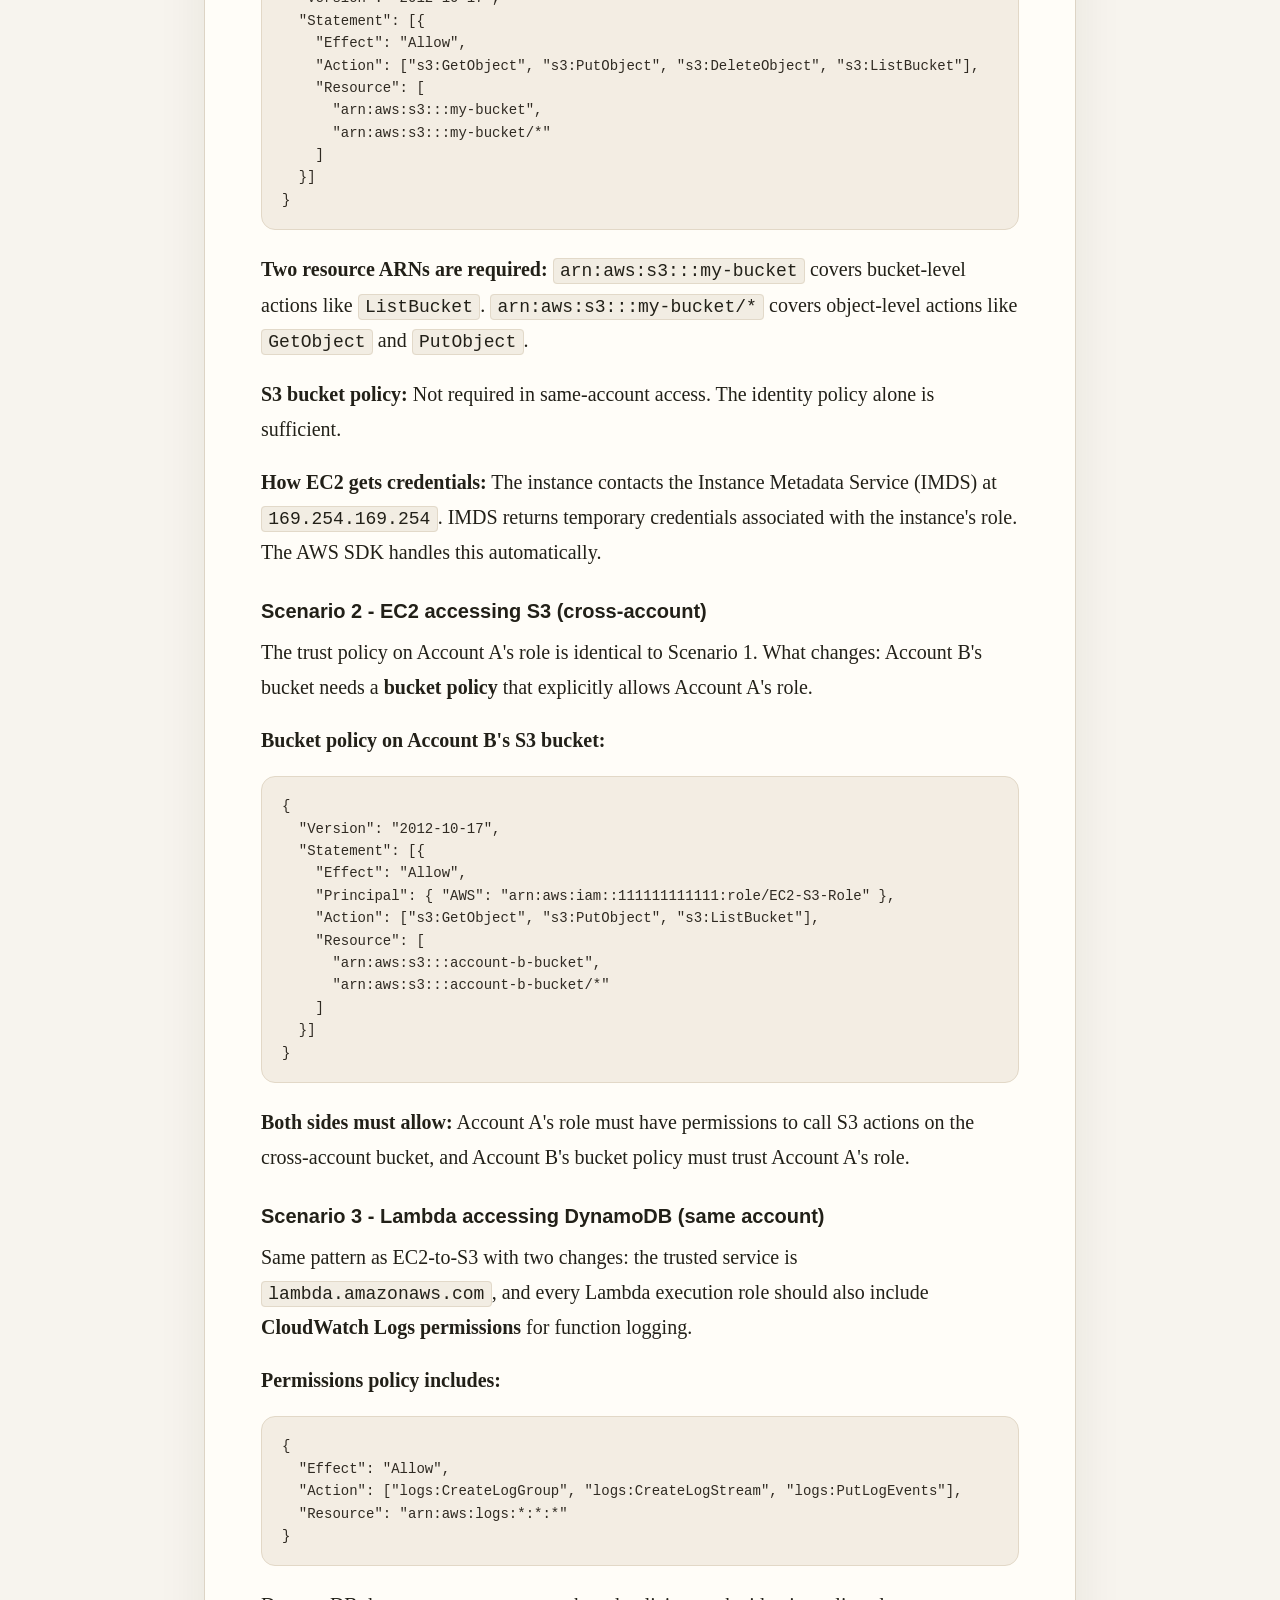
==== commit 1d1000a5: "Add IAM cheat sheet page" ====
--- a/index.html
+++ b/index.html
@@ -272,6 +272,7 @@
   <main class="page">
     <nav class="topnav" aria-label="Site sections">
       <a class="navlink" href="./index.html" aria-current="page">IAM</a>
+      <a class="navlink" href="./iam-cheat-sheet.html">IAM Cheat Sheet</a>
       <a class="navlink" href="./vpc.html">VPC</a>
       <a class="navlink" href="./vpc-overview.html">VPC Overview</a>
       <a class="navlink" href="./vpc-cheat-sheet.html">VPC Cheat Sheet</a>
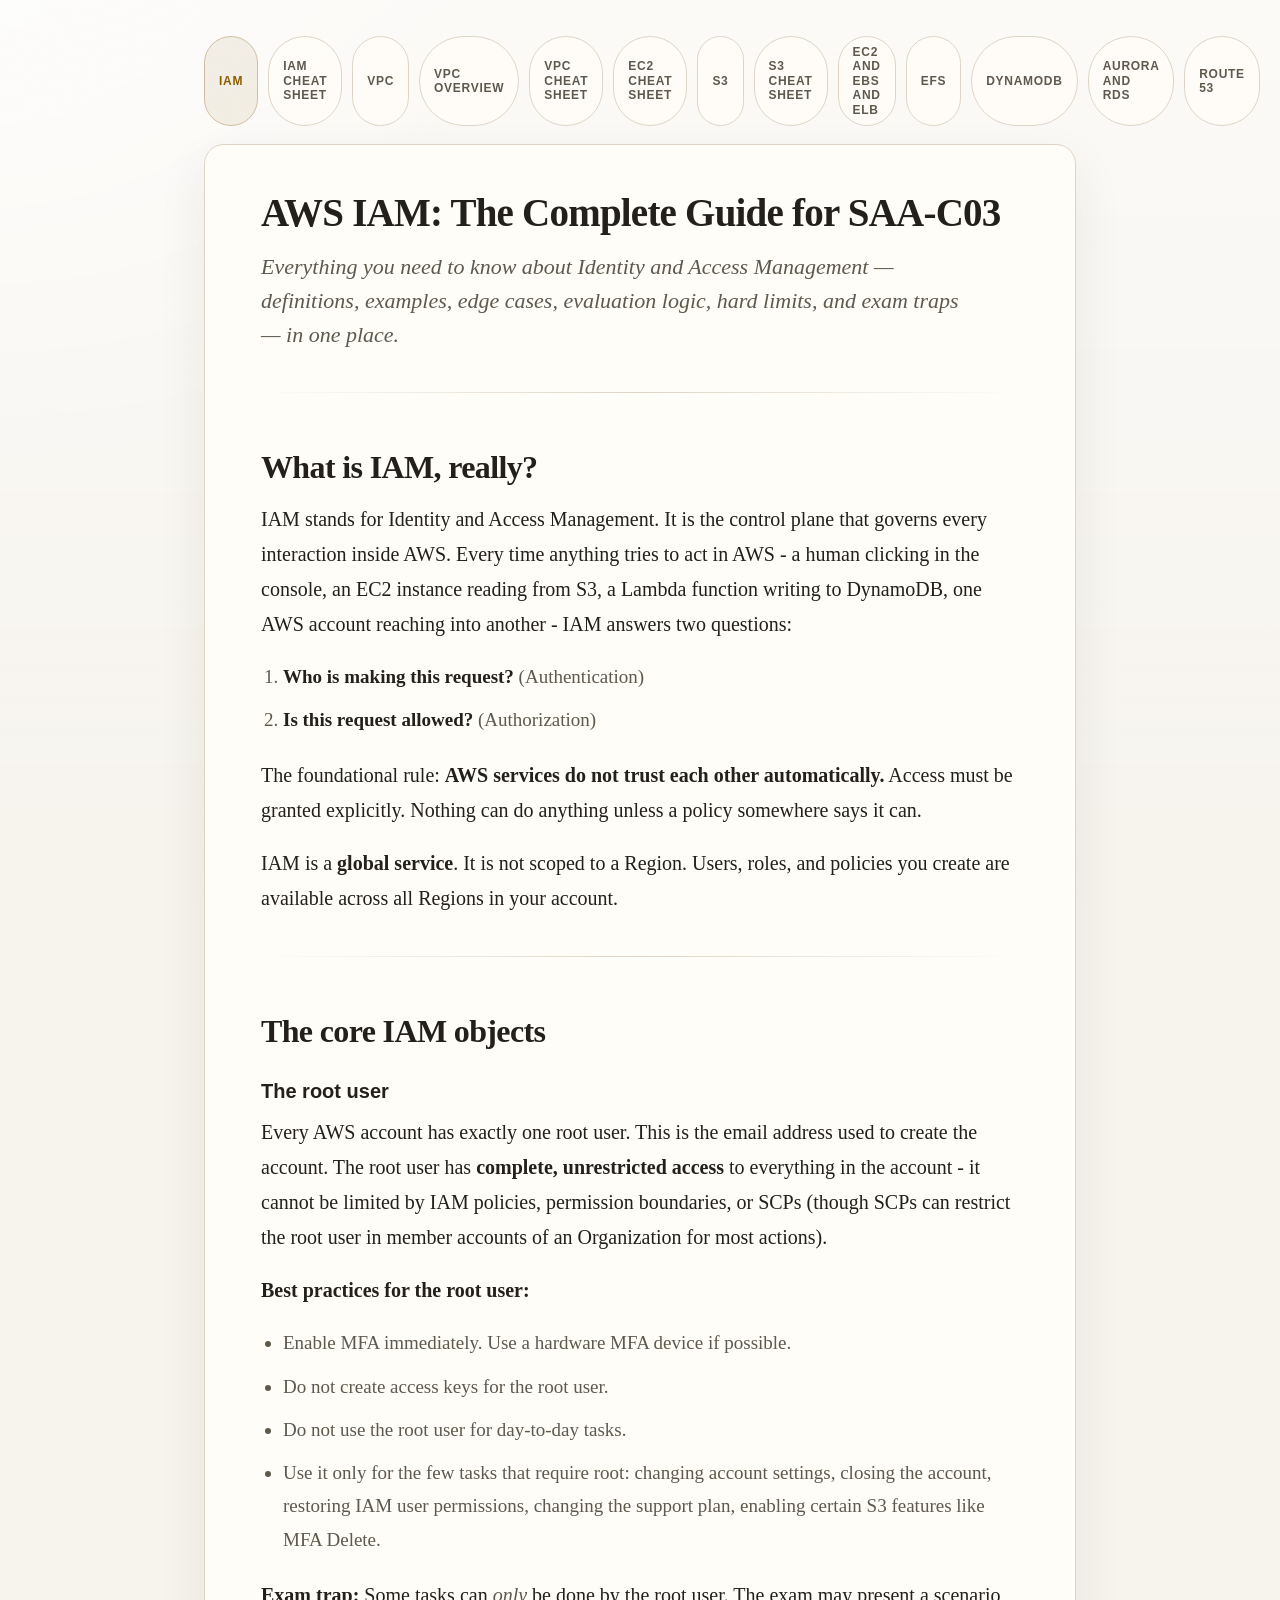
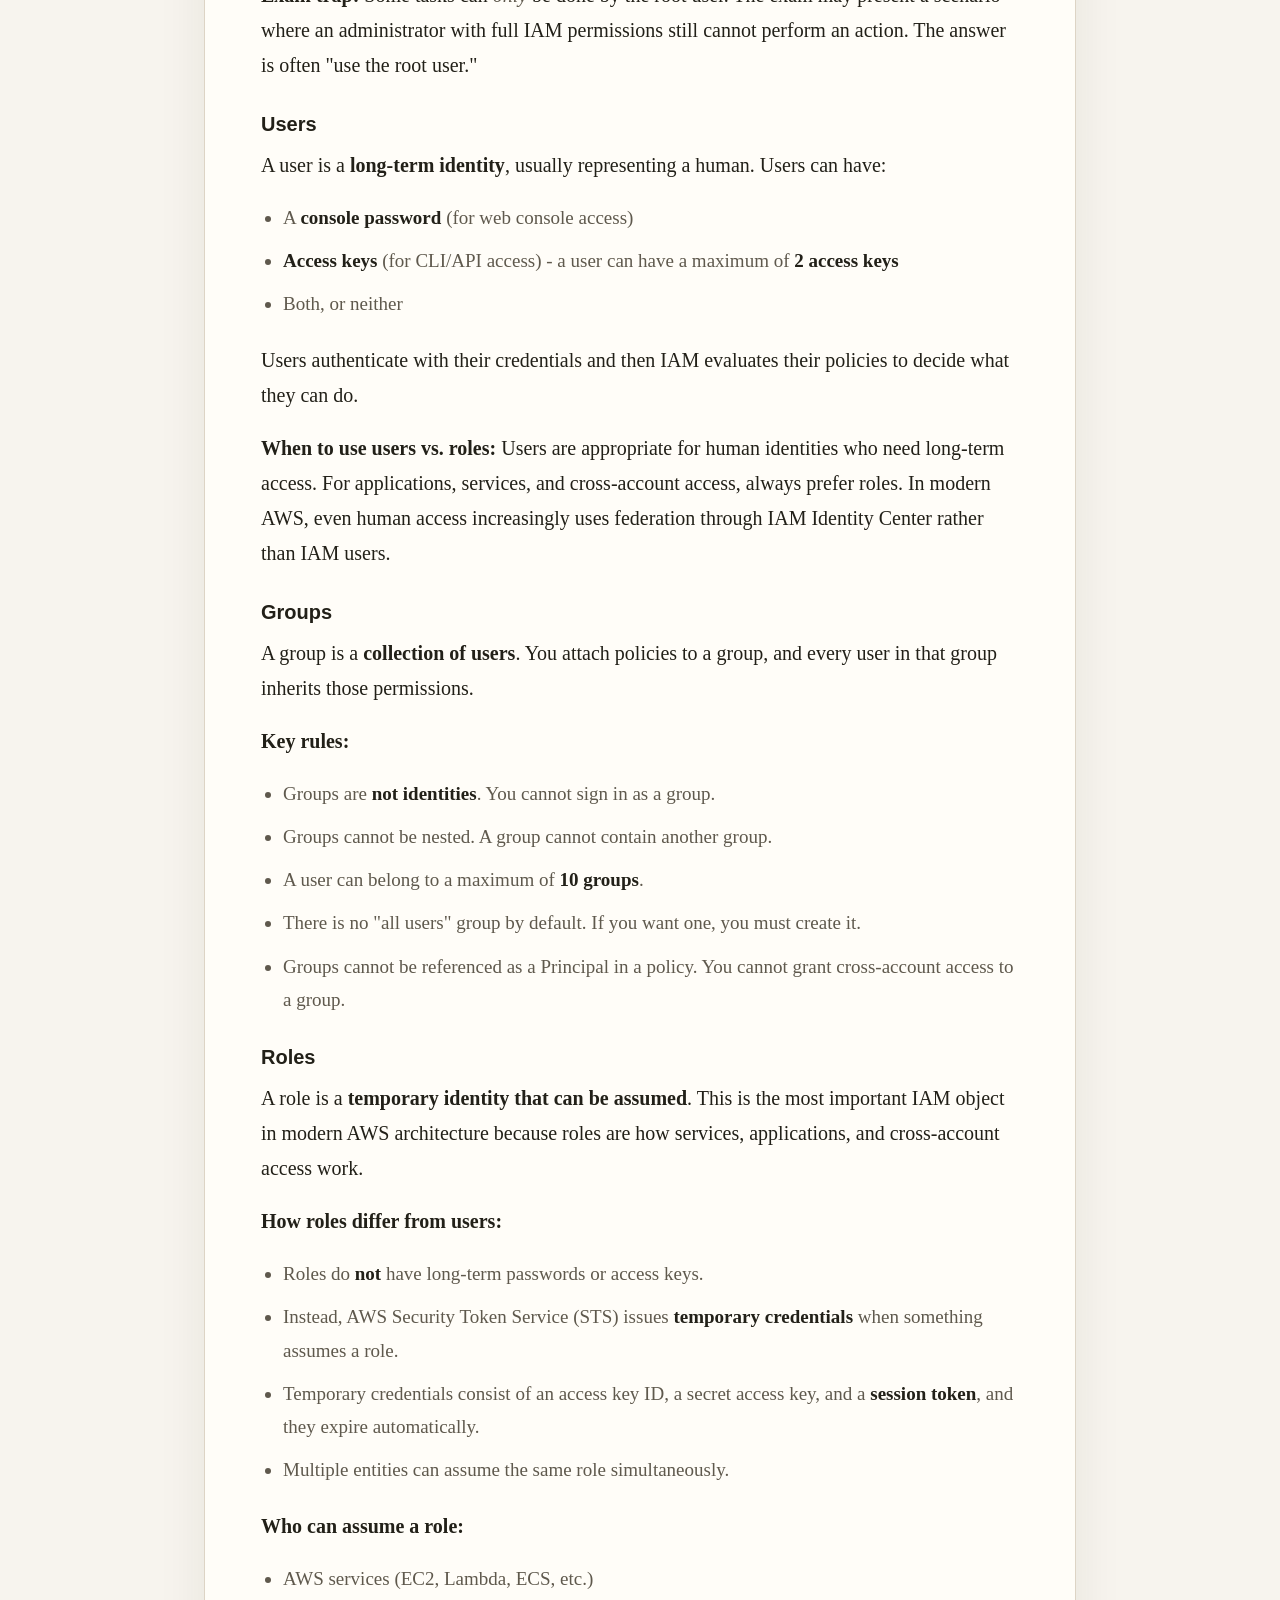
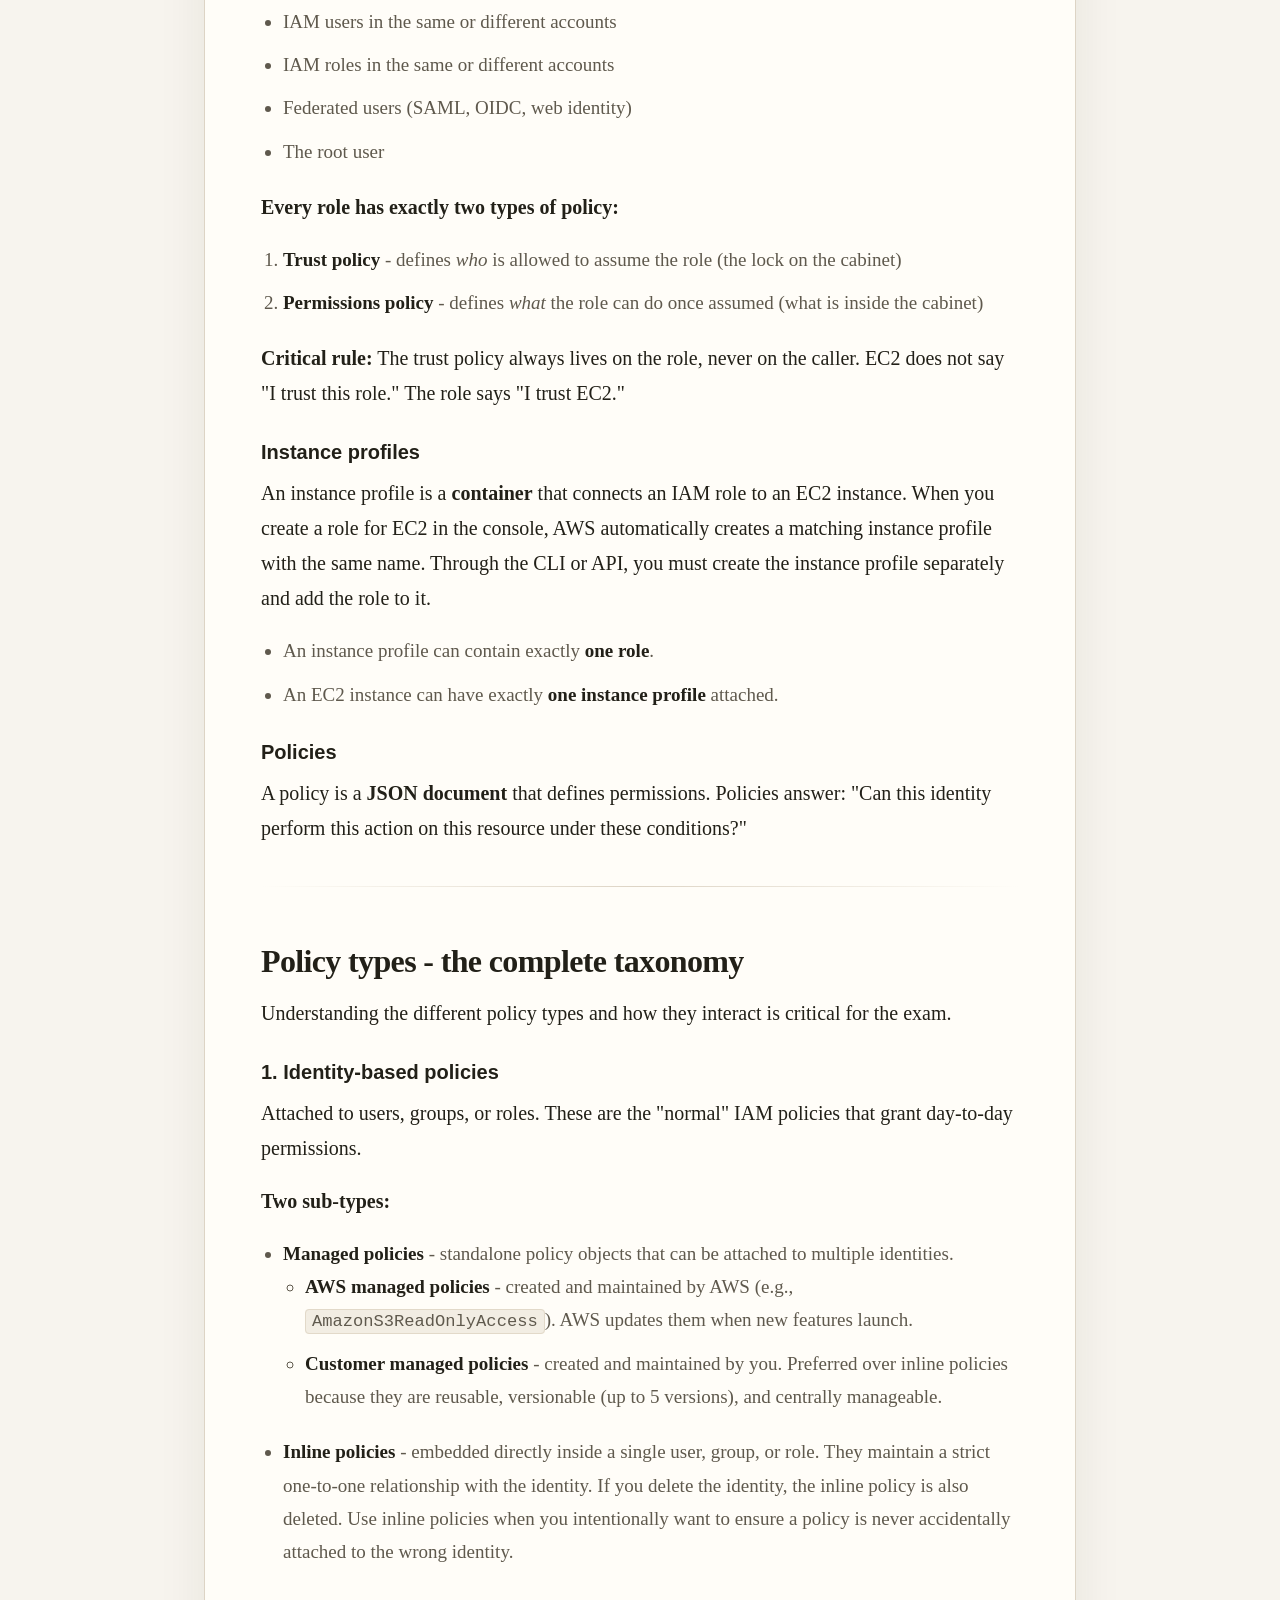
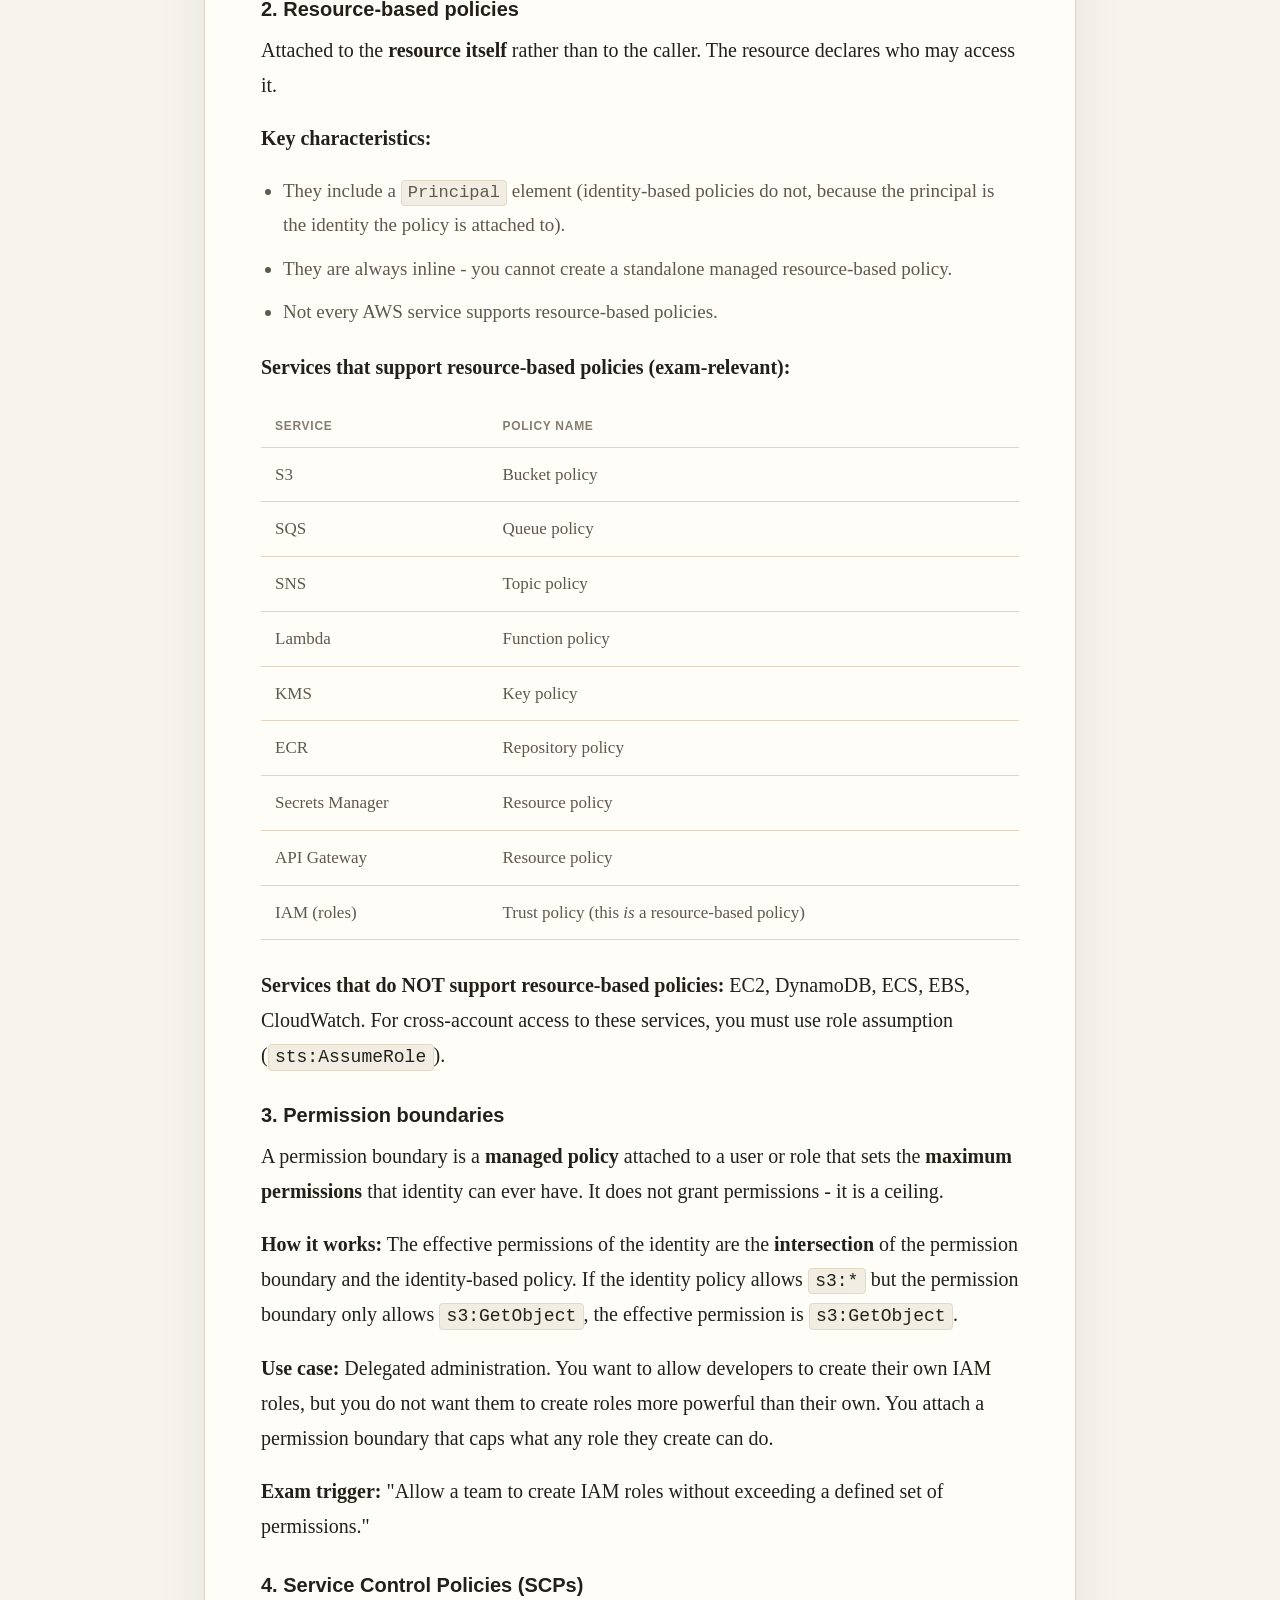
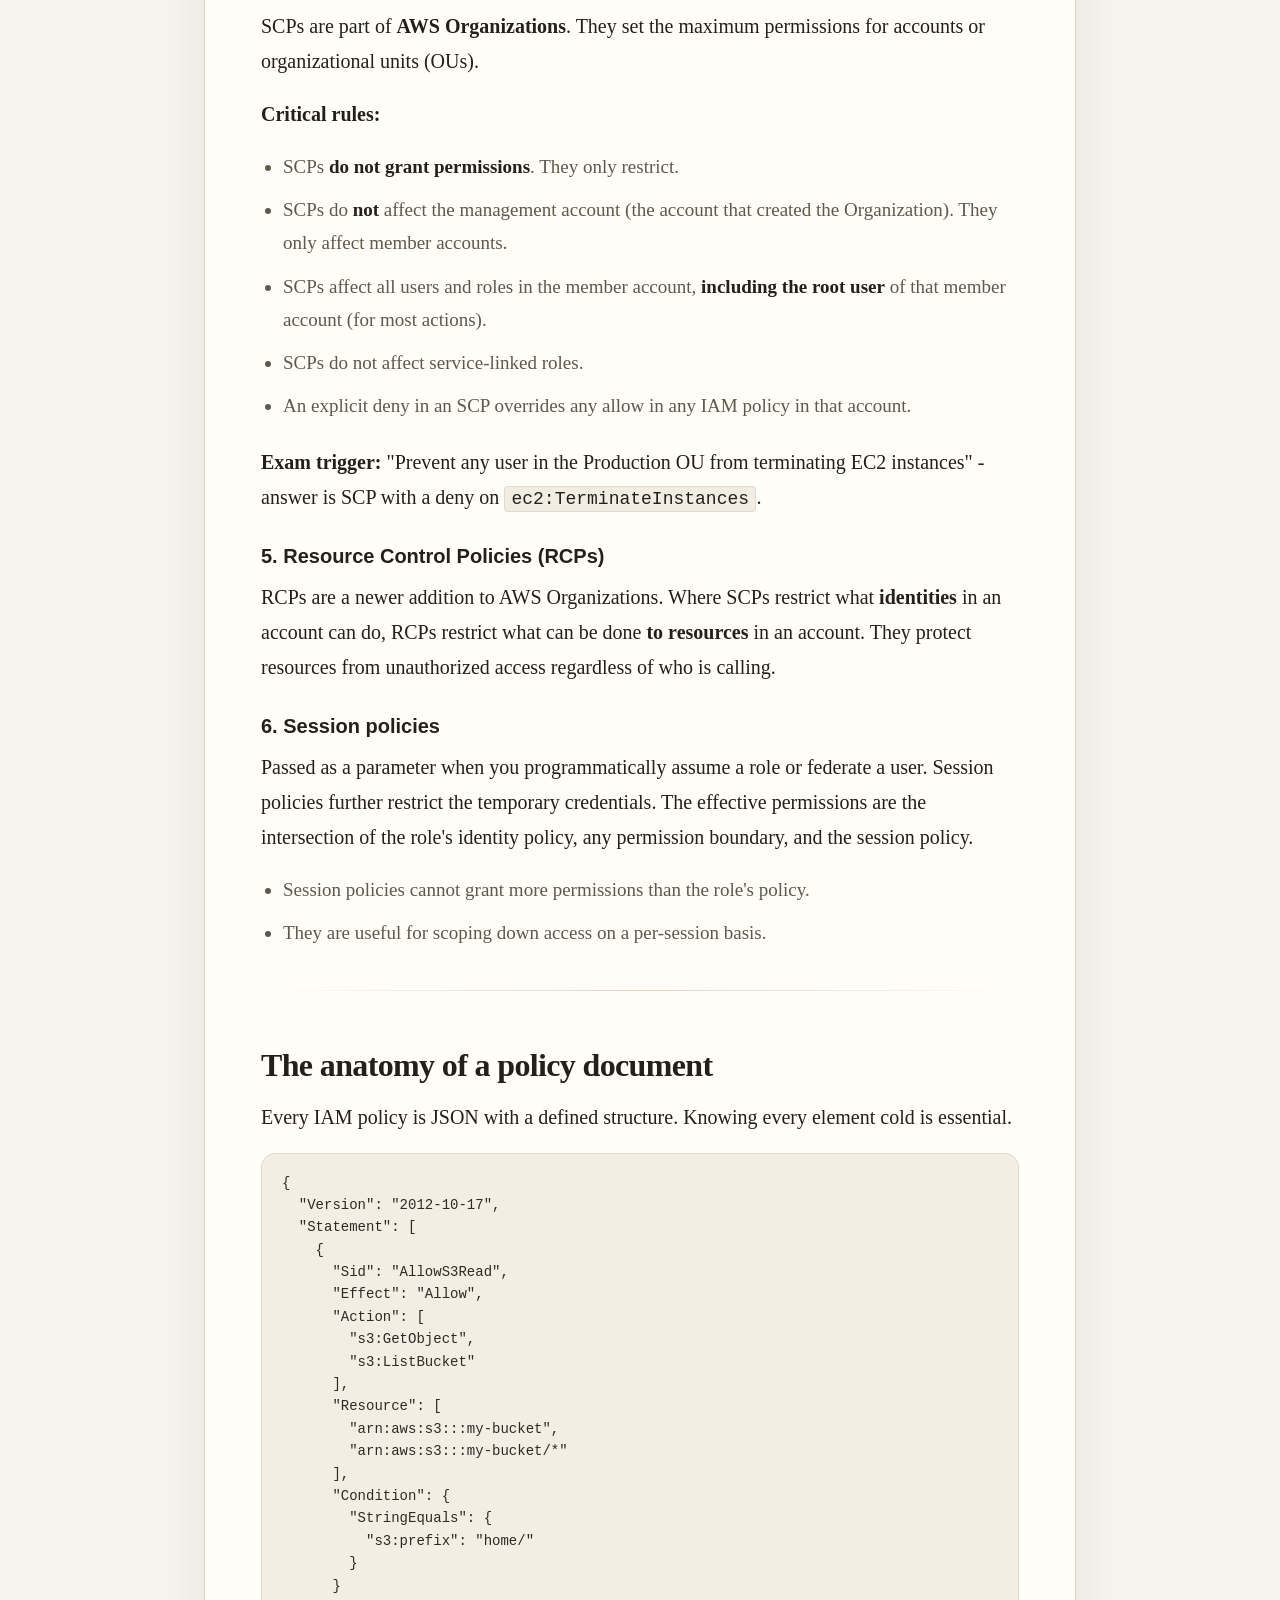
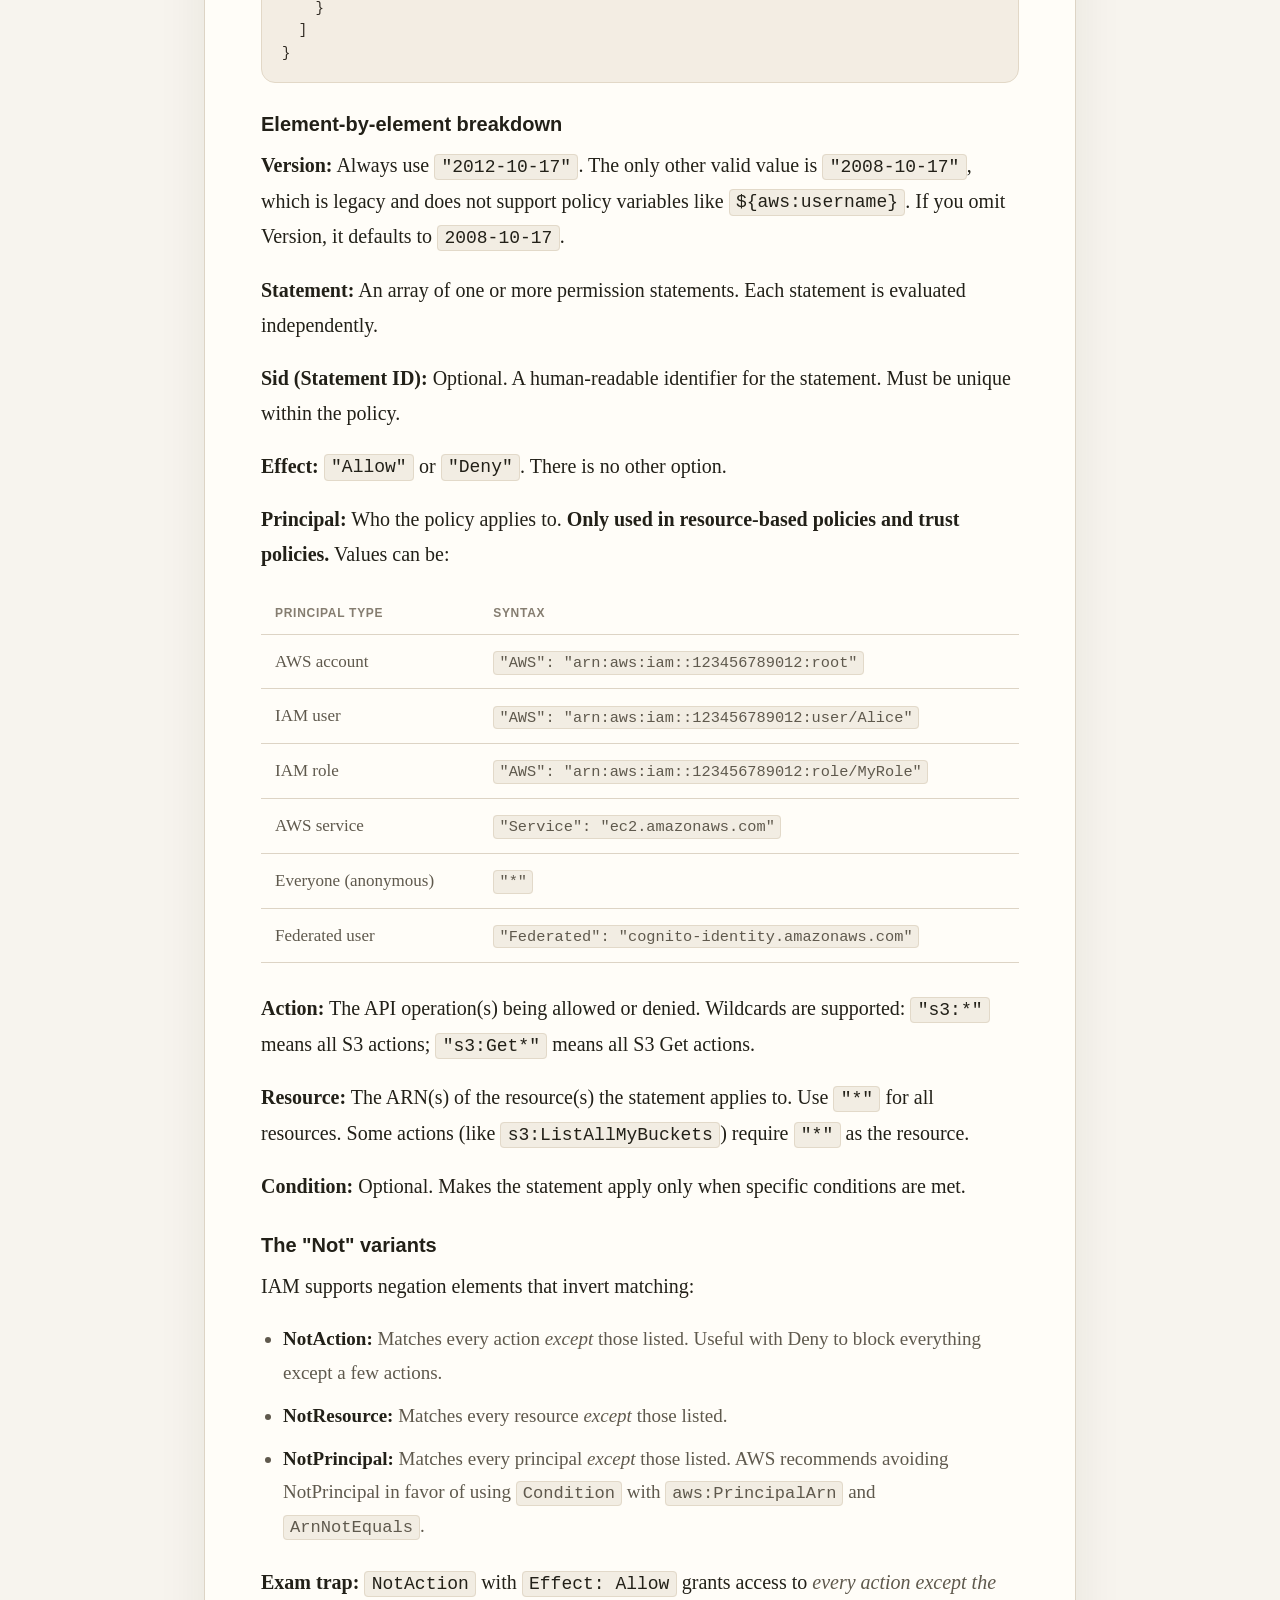
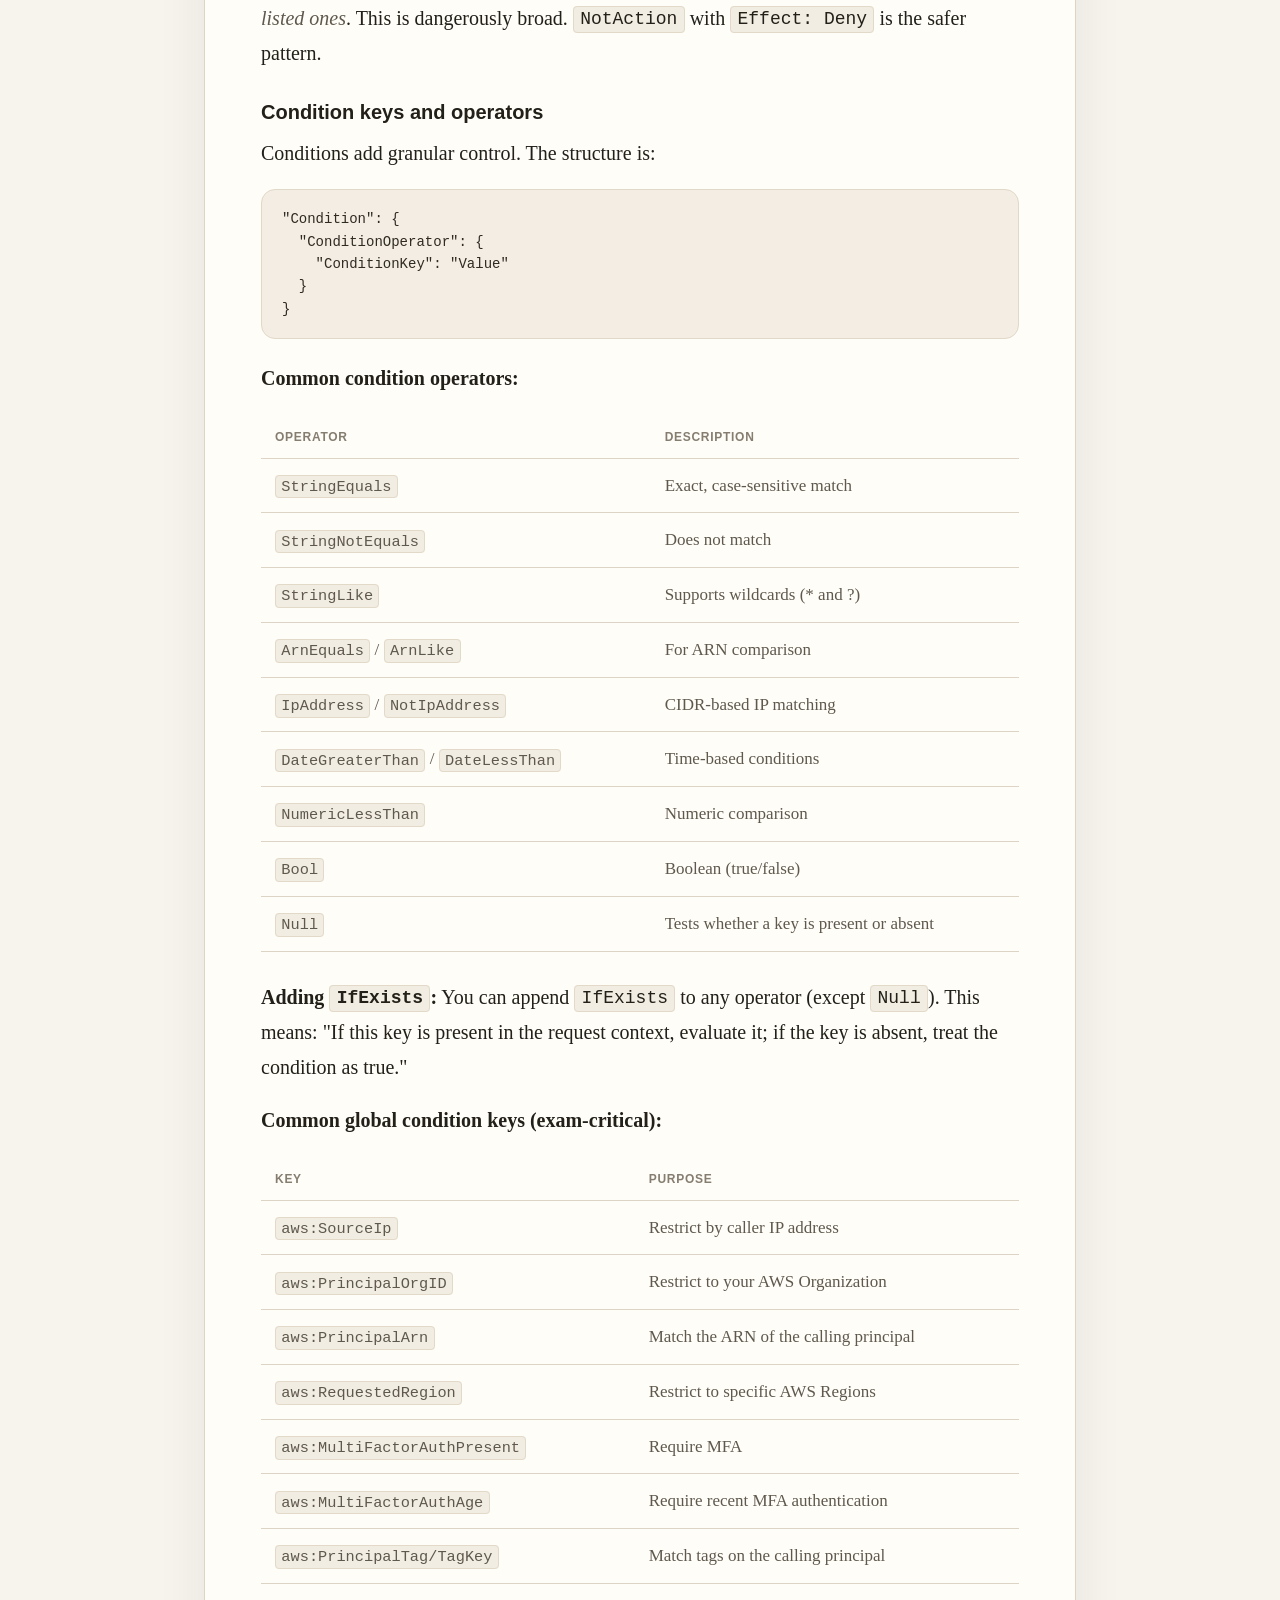
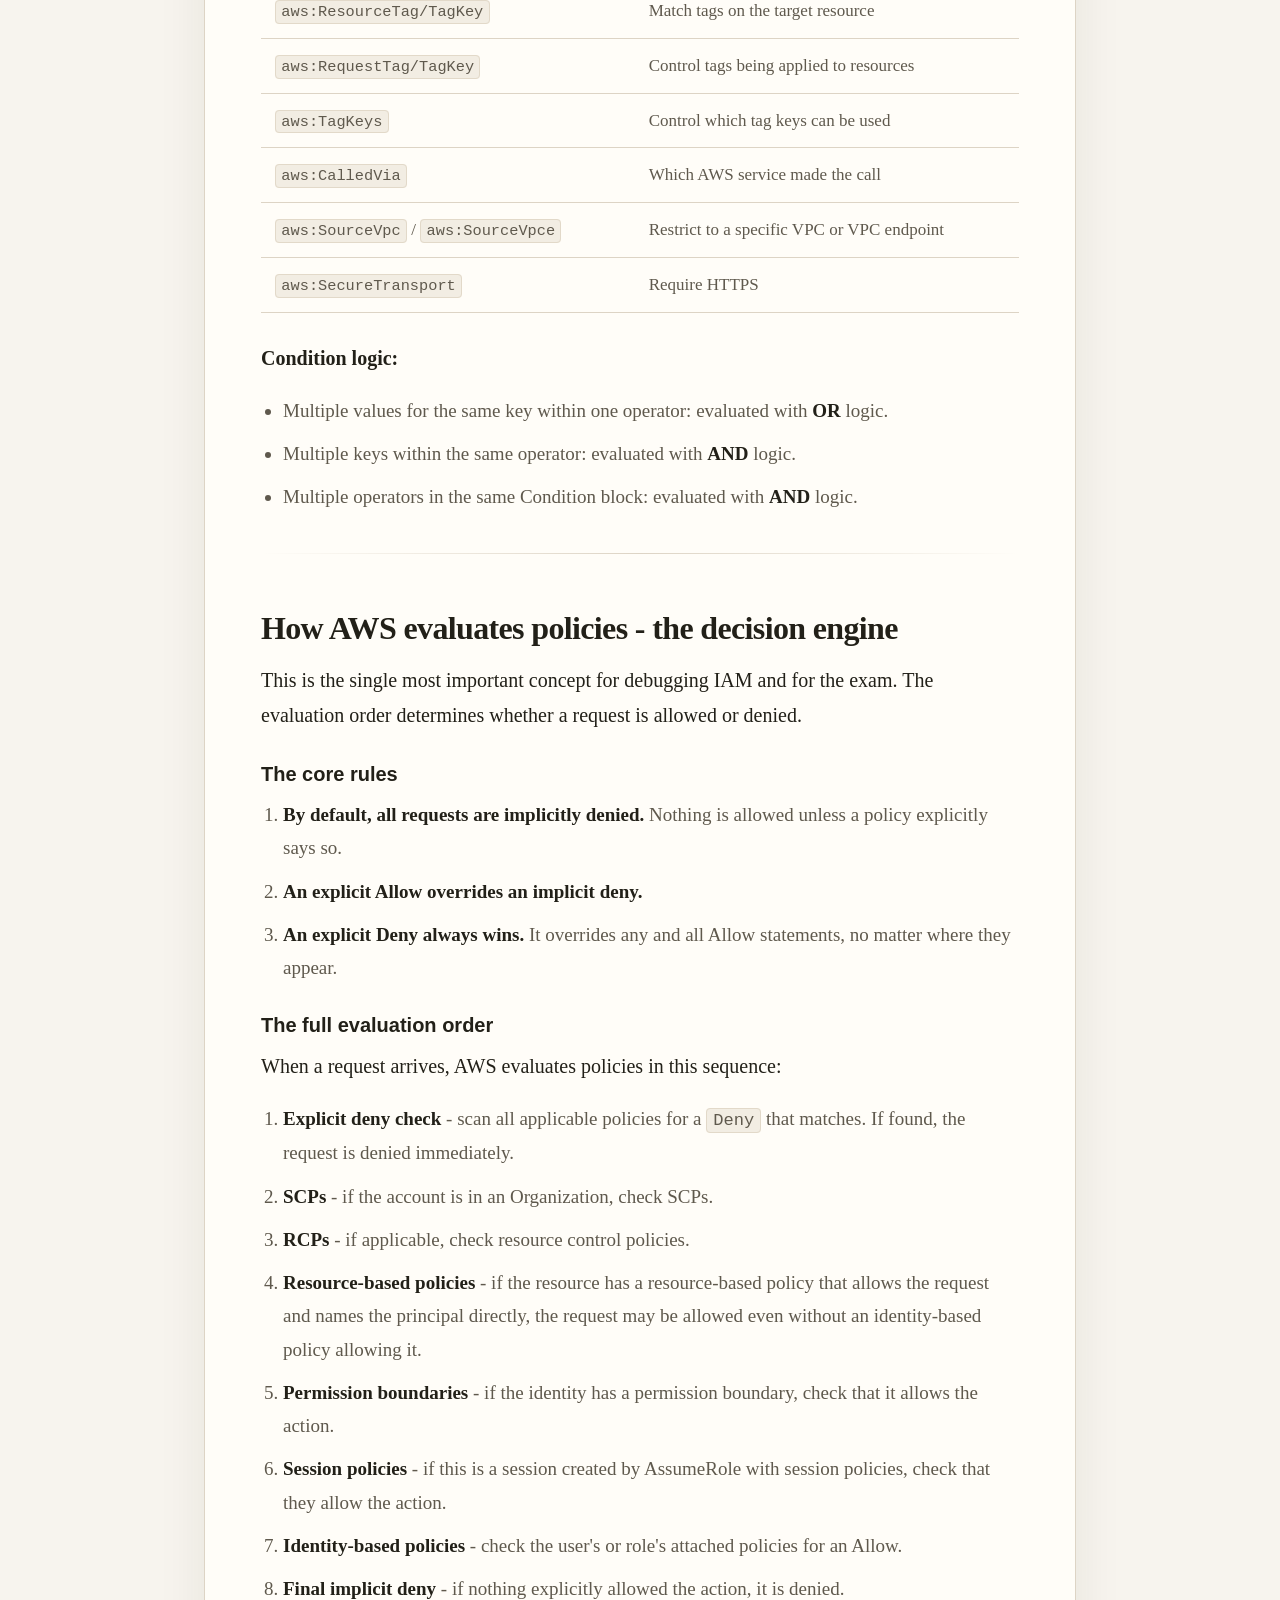
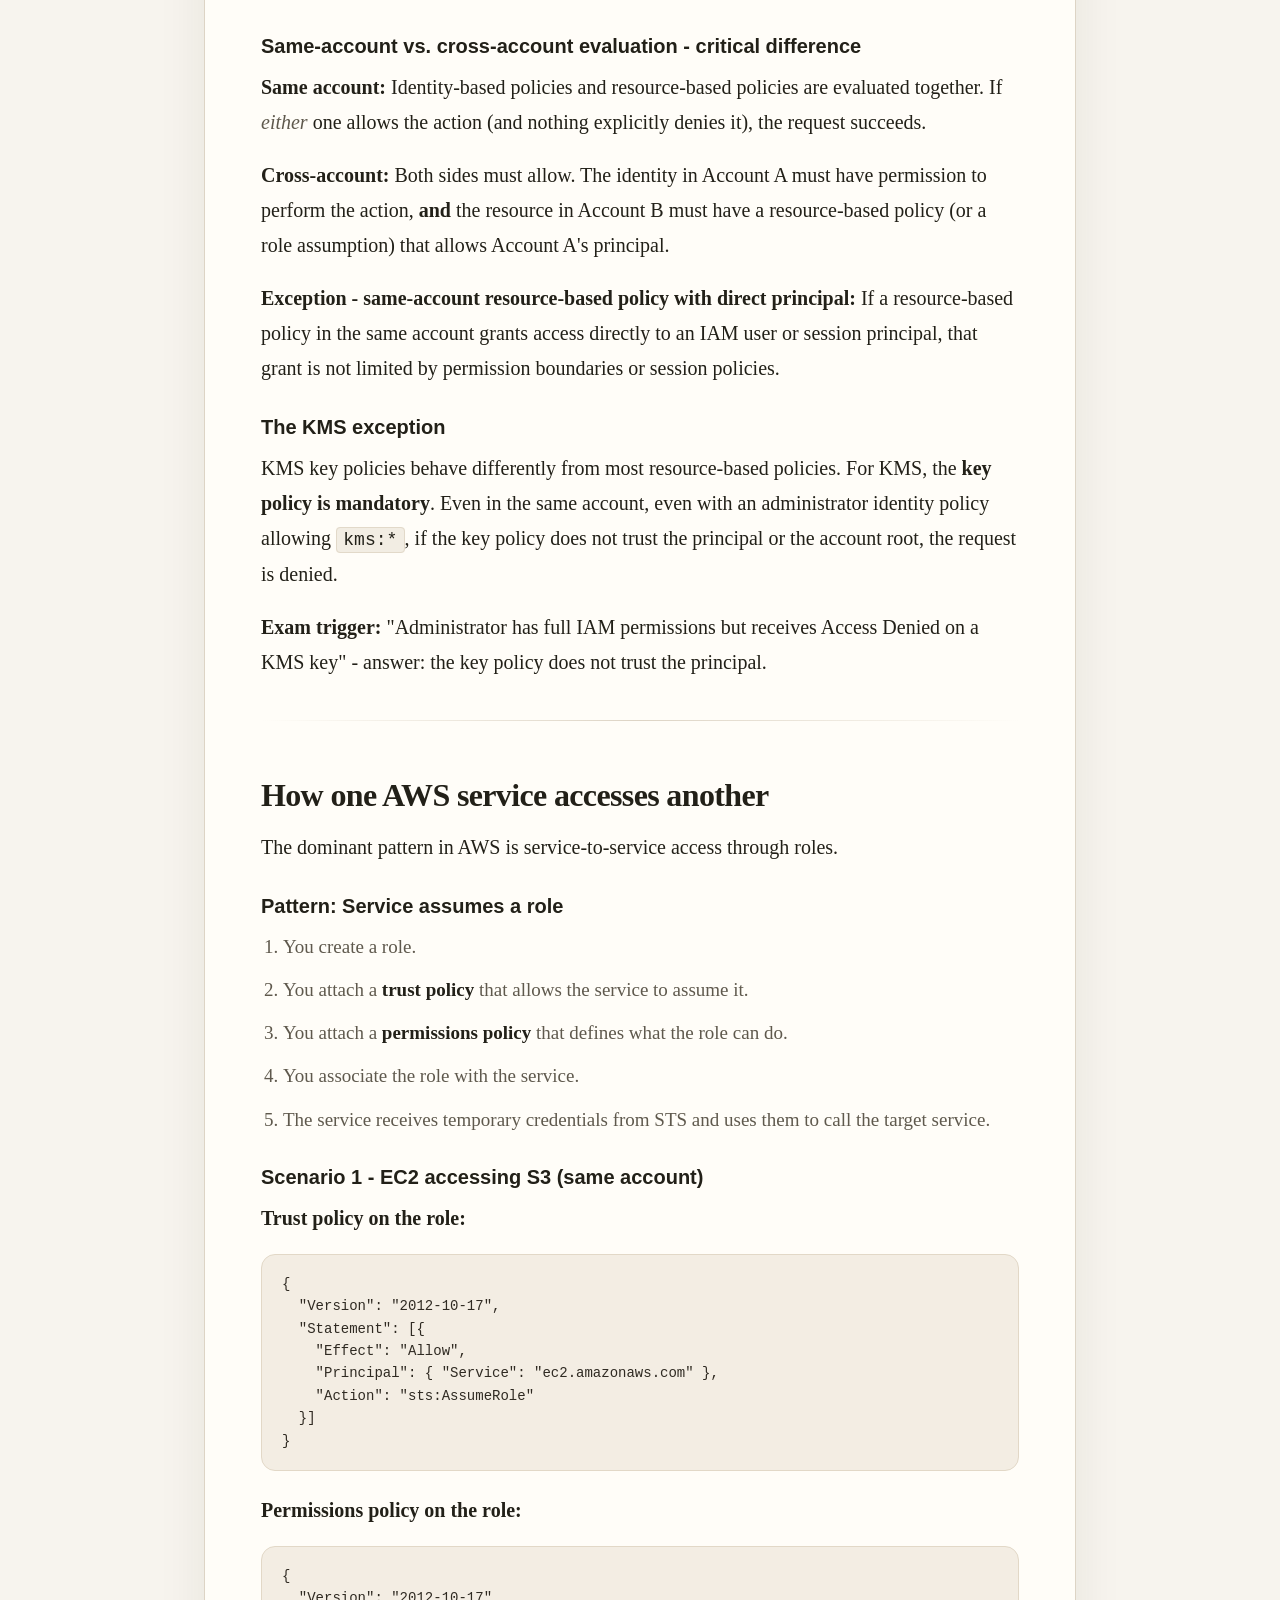
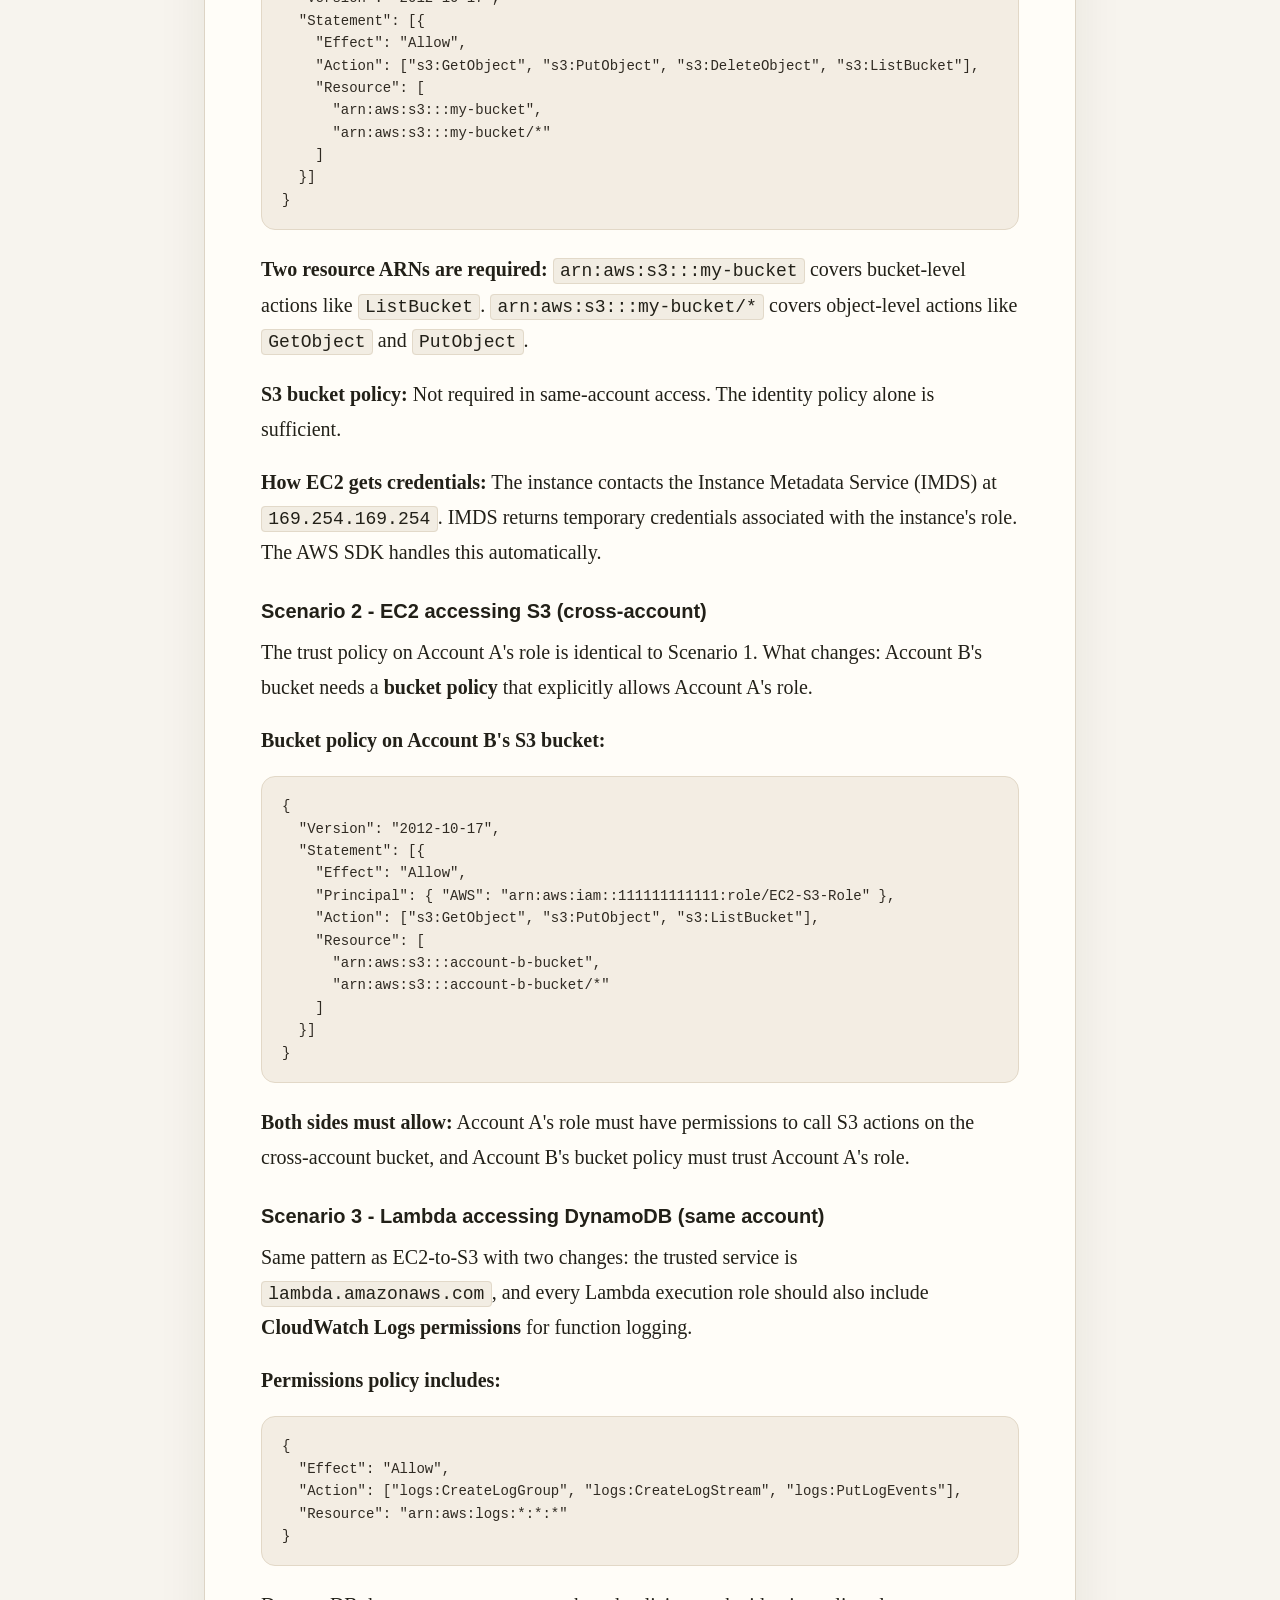
==== commit 27b2e60d: "Add EC2 and S3 cheat sheet pages" ====
--- a/index.html
+++ b/index.html
@@ -276,7 +276,9 @@
       <a class="navlink" href="./vpc.html">VPC</a>
       <a class="navlink" href="./vpc-overview.html">VPC Overview</a>
       <a class="navlink" href="./vpc-cheat-sheet.html">VPC Cheat Sheet</a>
+      <a class="navlink" href="./ec2-cheat-sheet.html">EC2 Cheat Sheet</a>
       <a class="navlink" href="./s3.html">S3</a>
+      <a class="navlink" href="./s3-cheat-sheet.html">S3 Cheat Sheet</a>
       <a class="navlink" href="./ec2-and-ebs.html">EC2 and EBS and ELB</a>
       <a class="navlink" href="./efs.html">EFS</a>
       <a class="navlink" href="./dynamodb.html">DynamoDB</a>
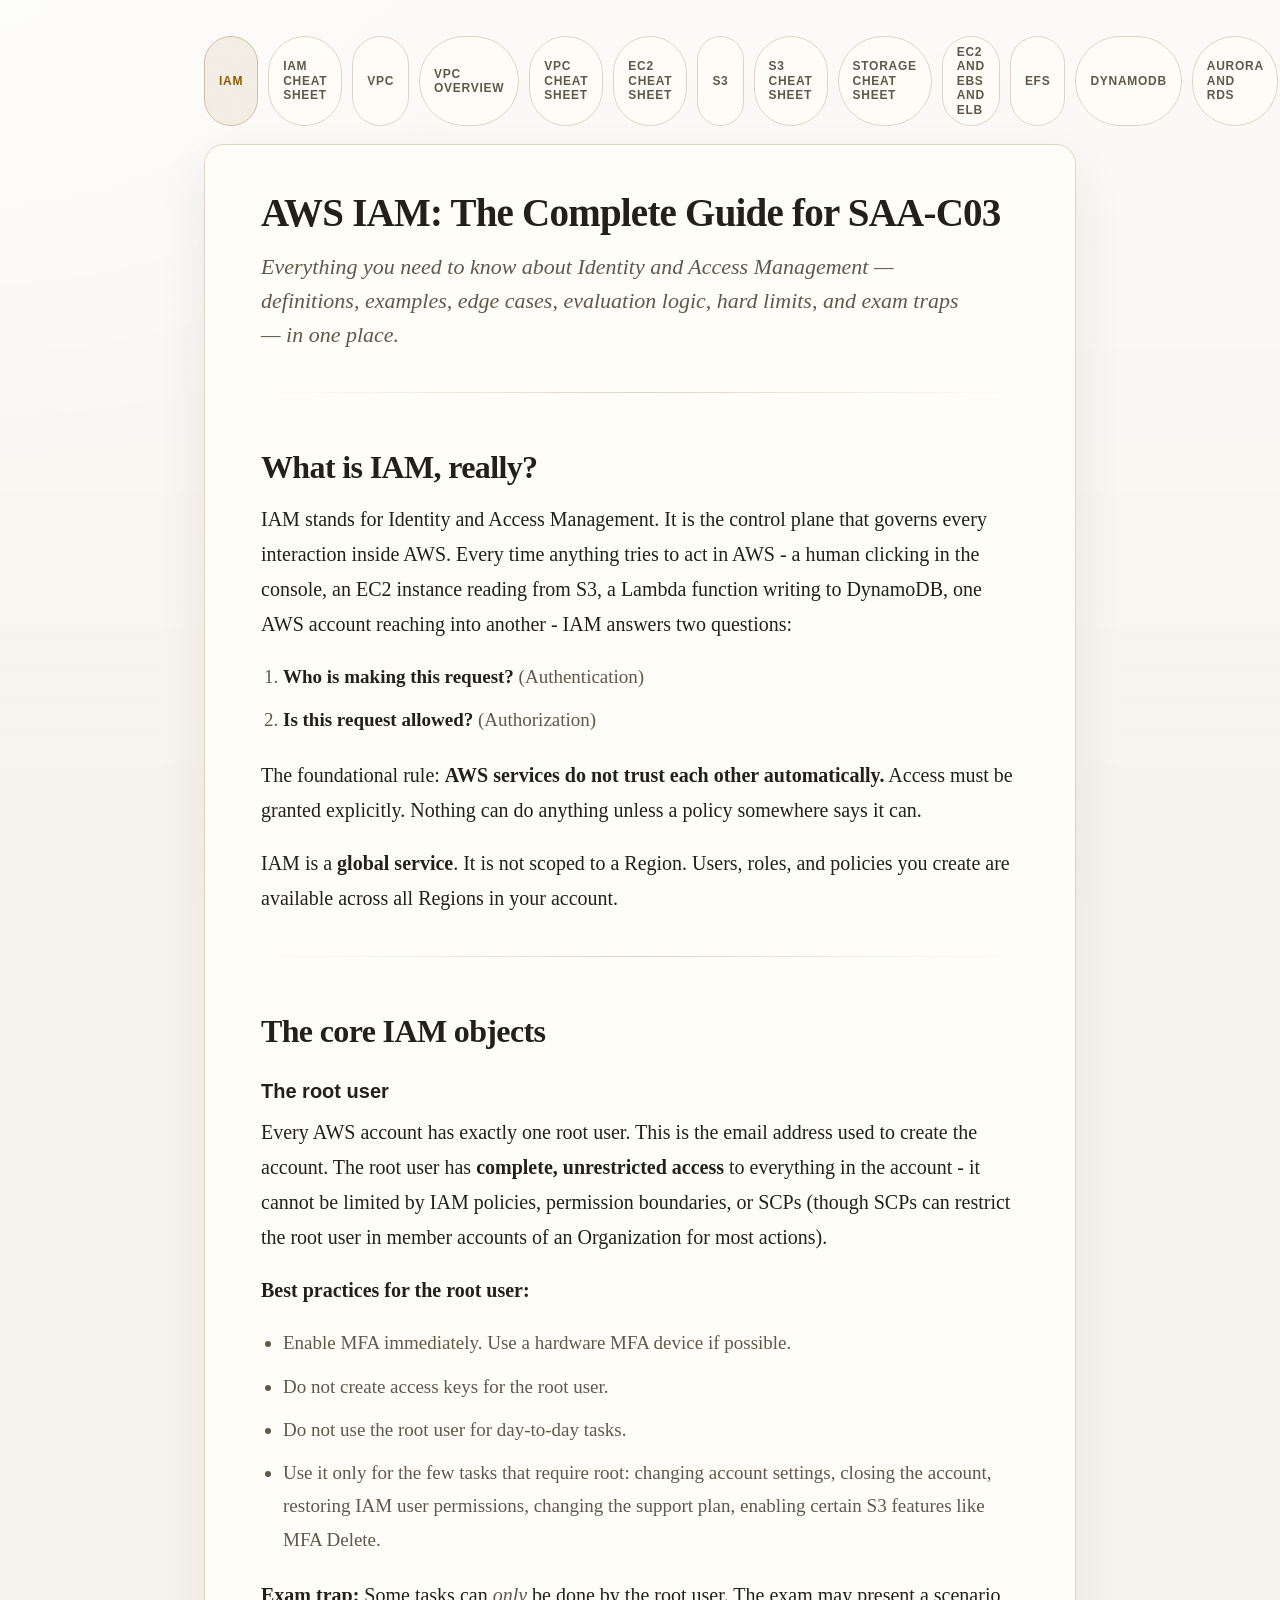
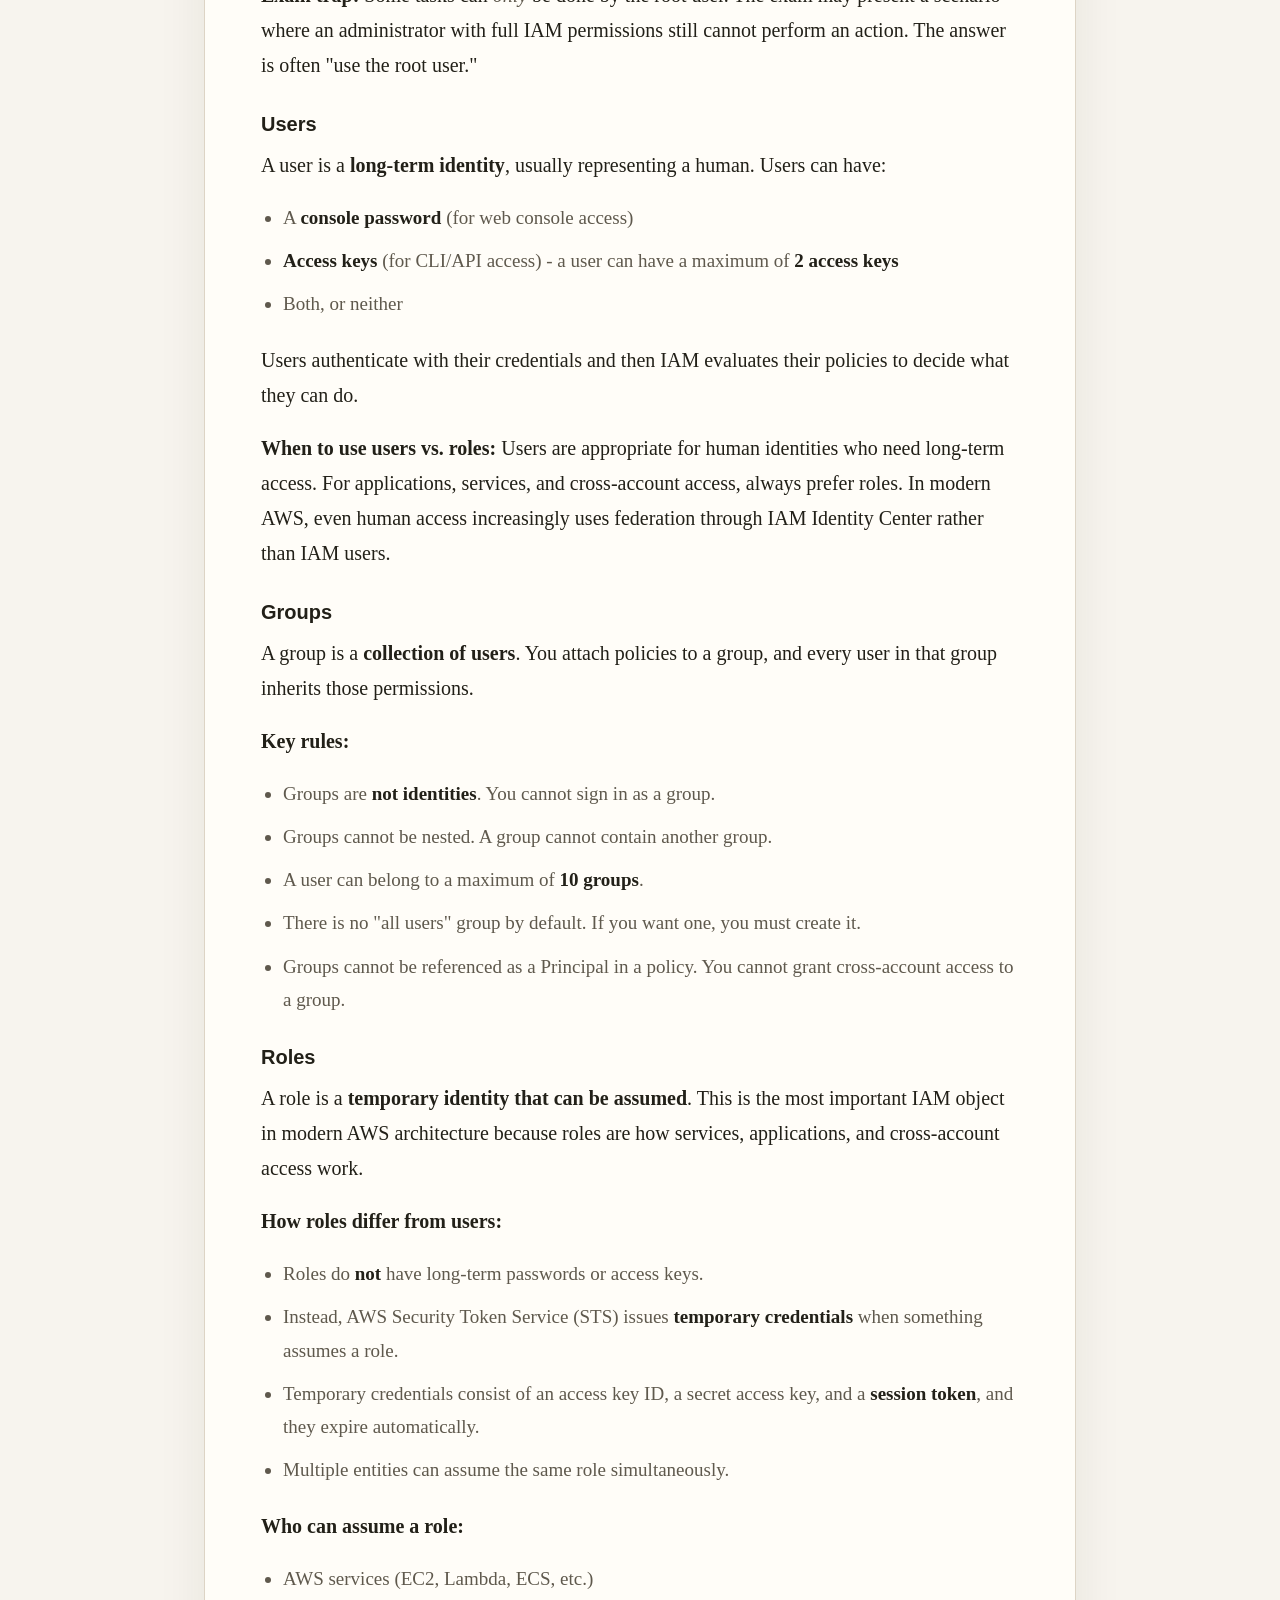
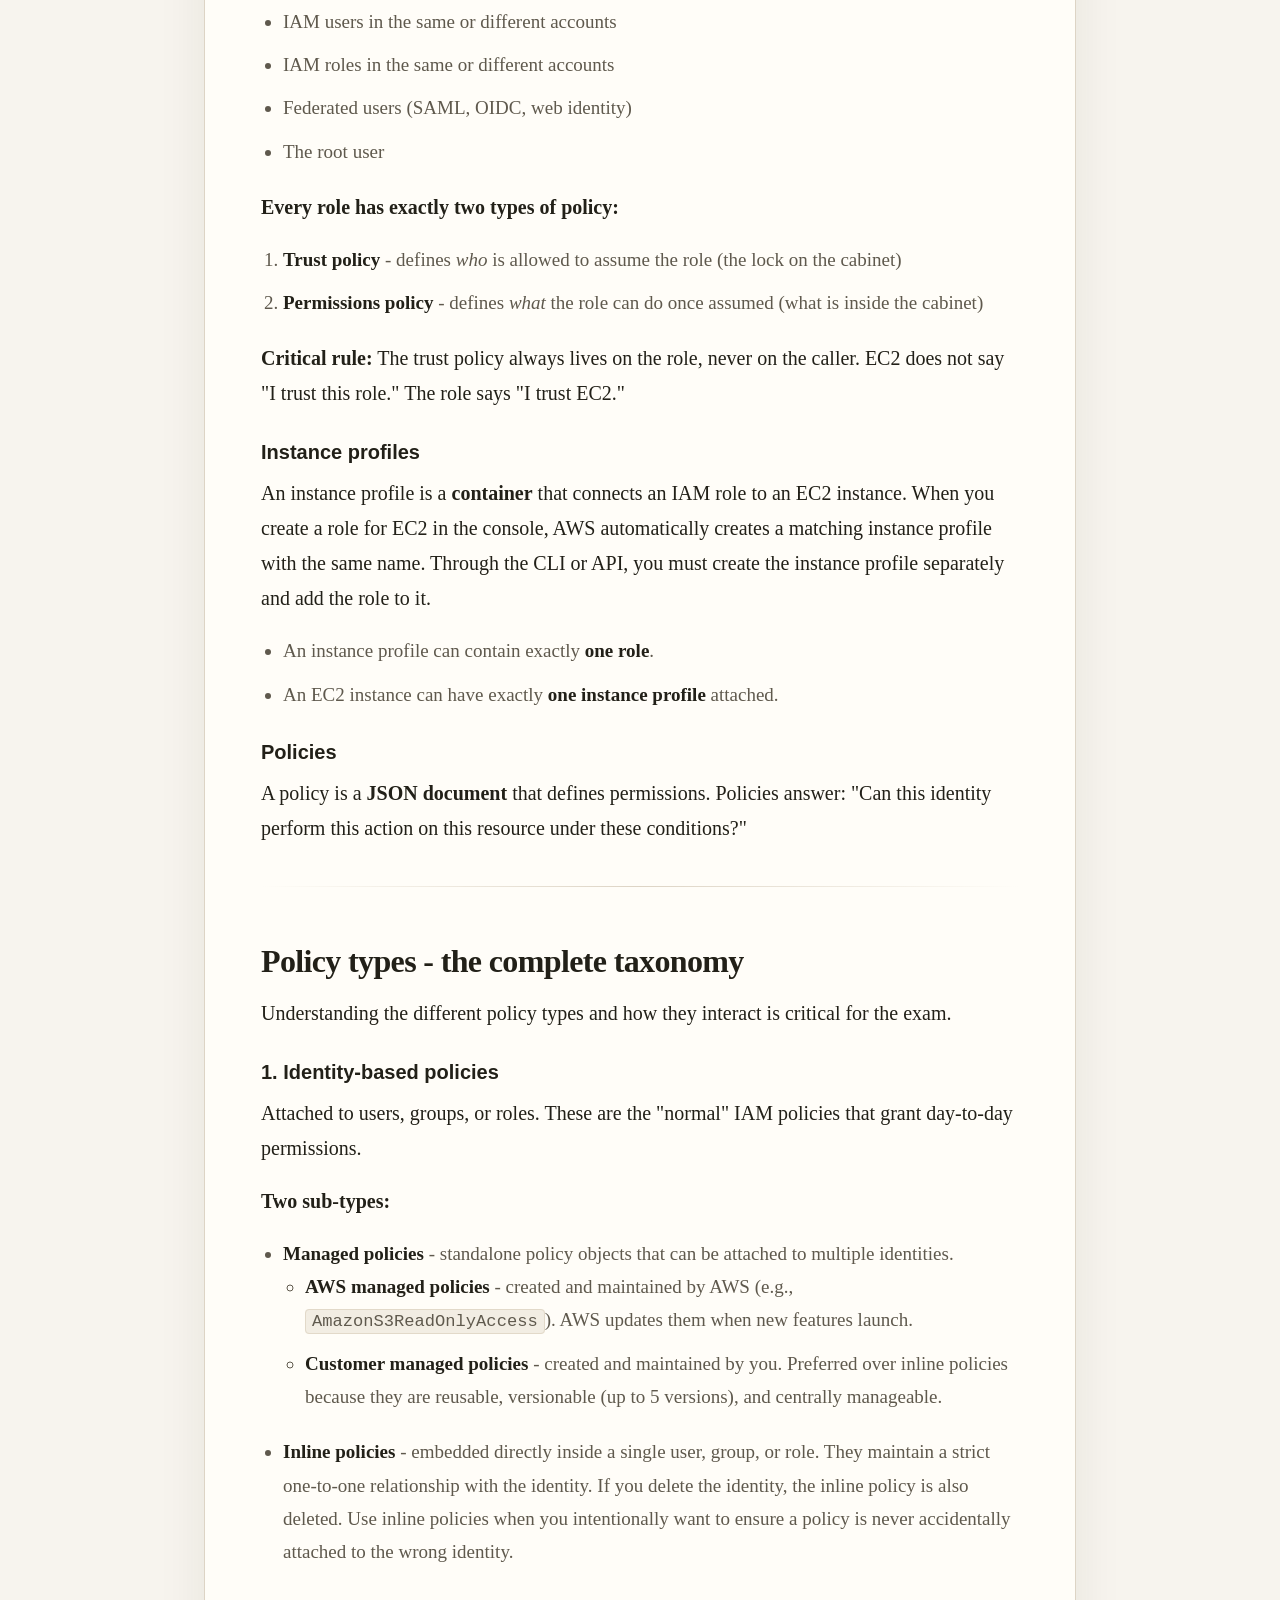
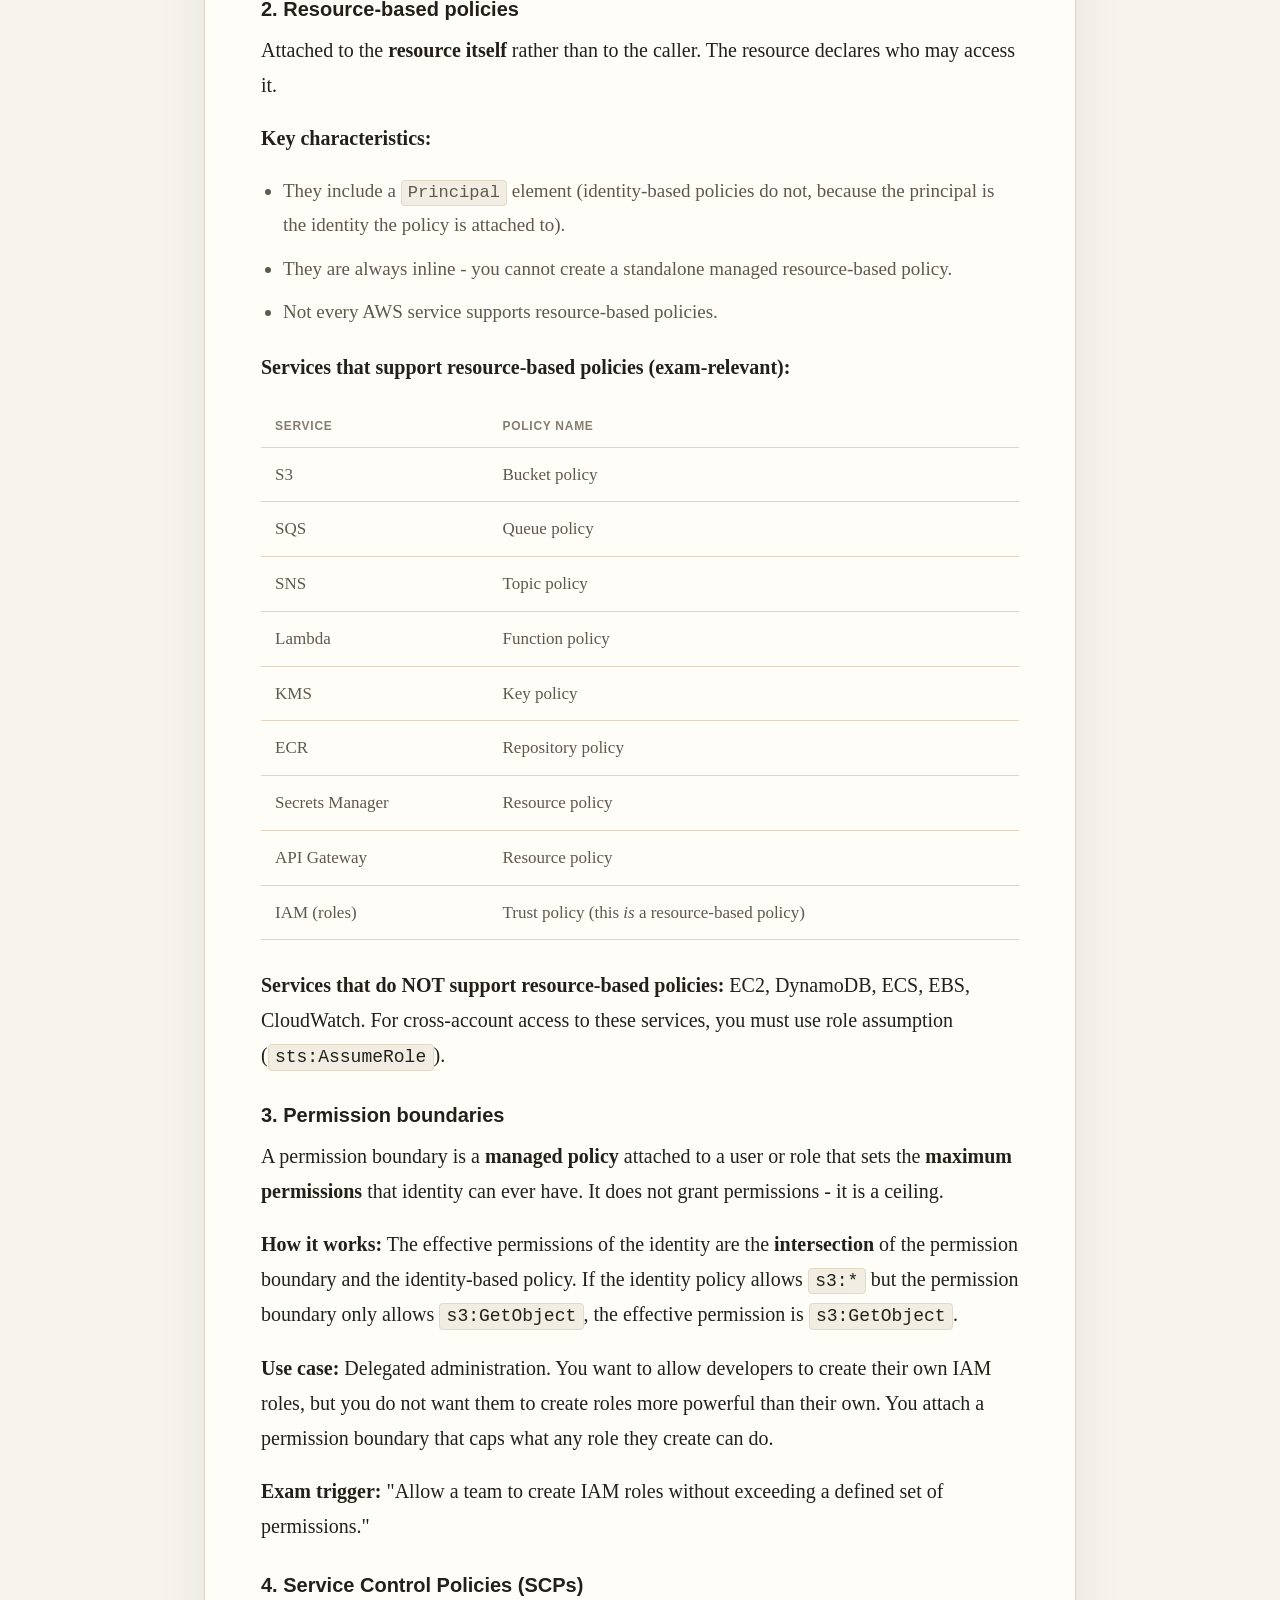
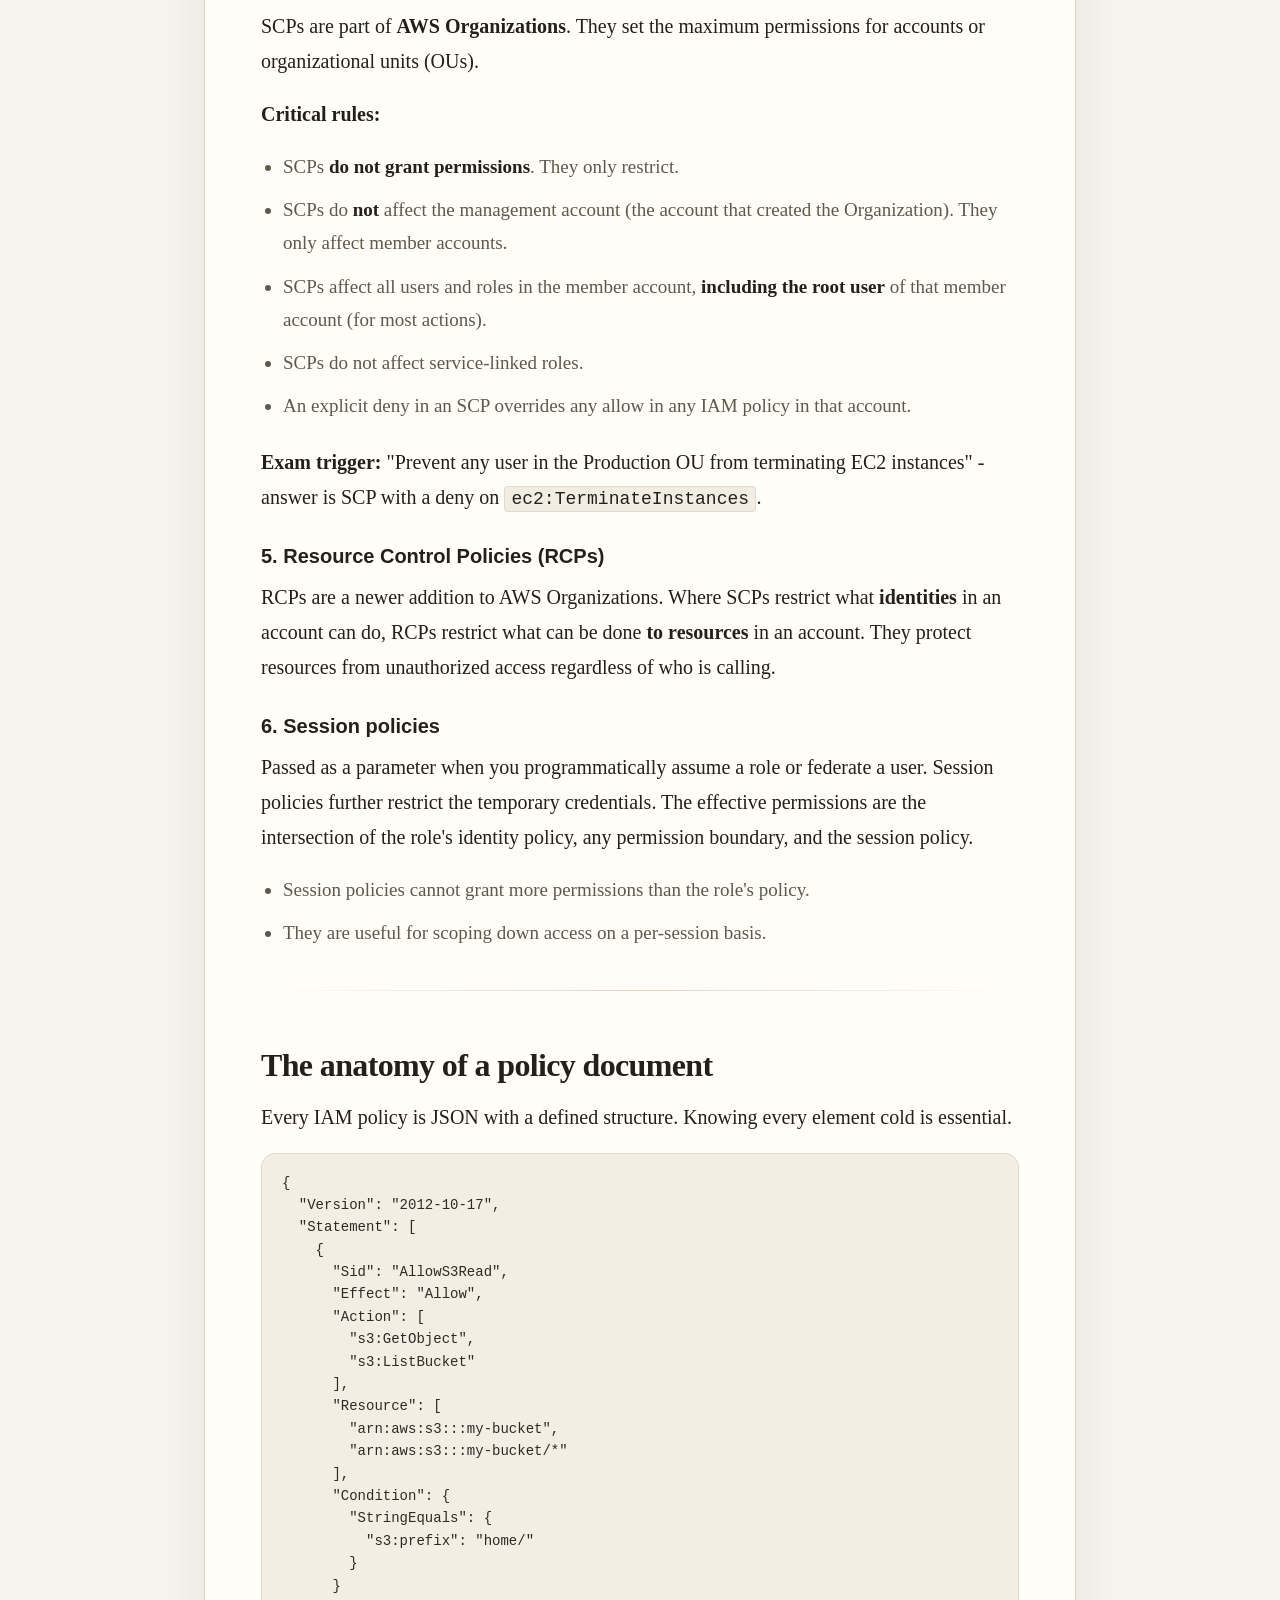
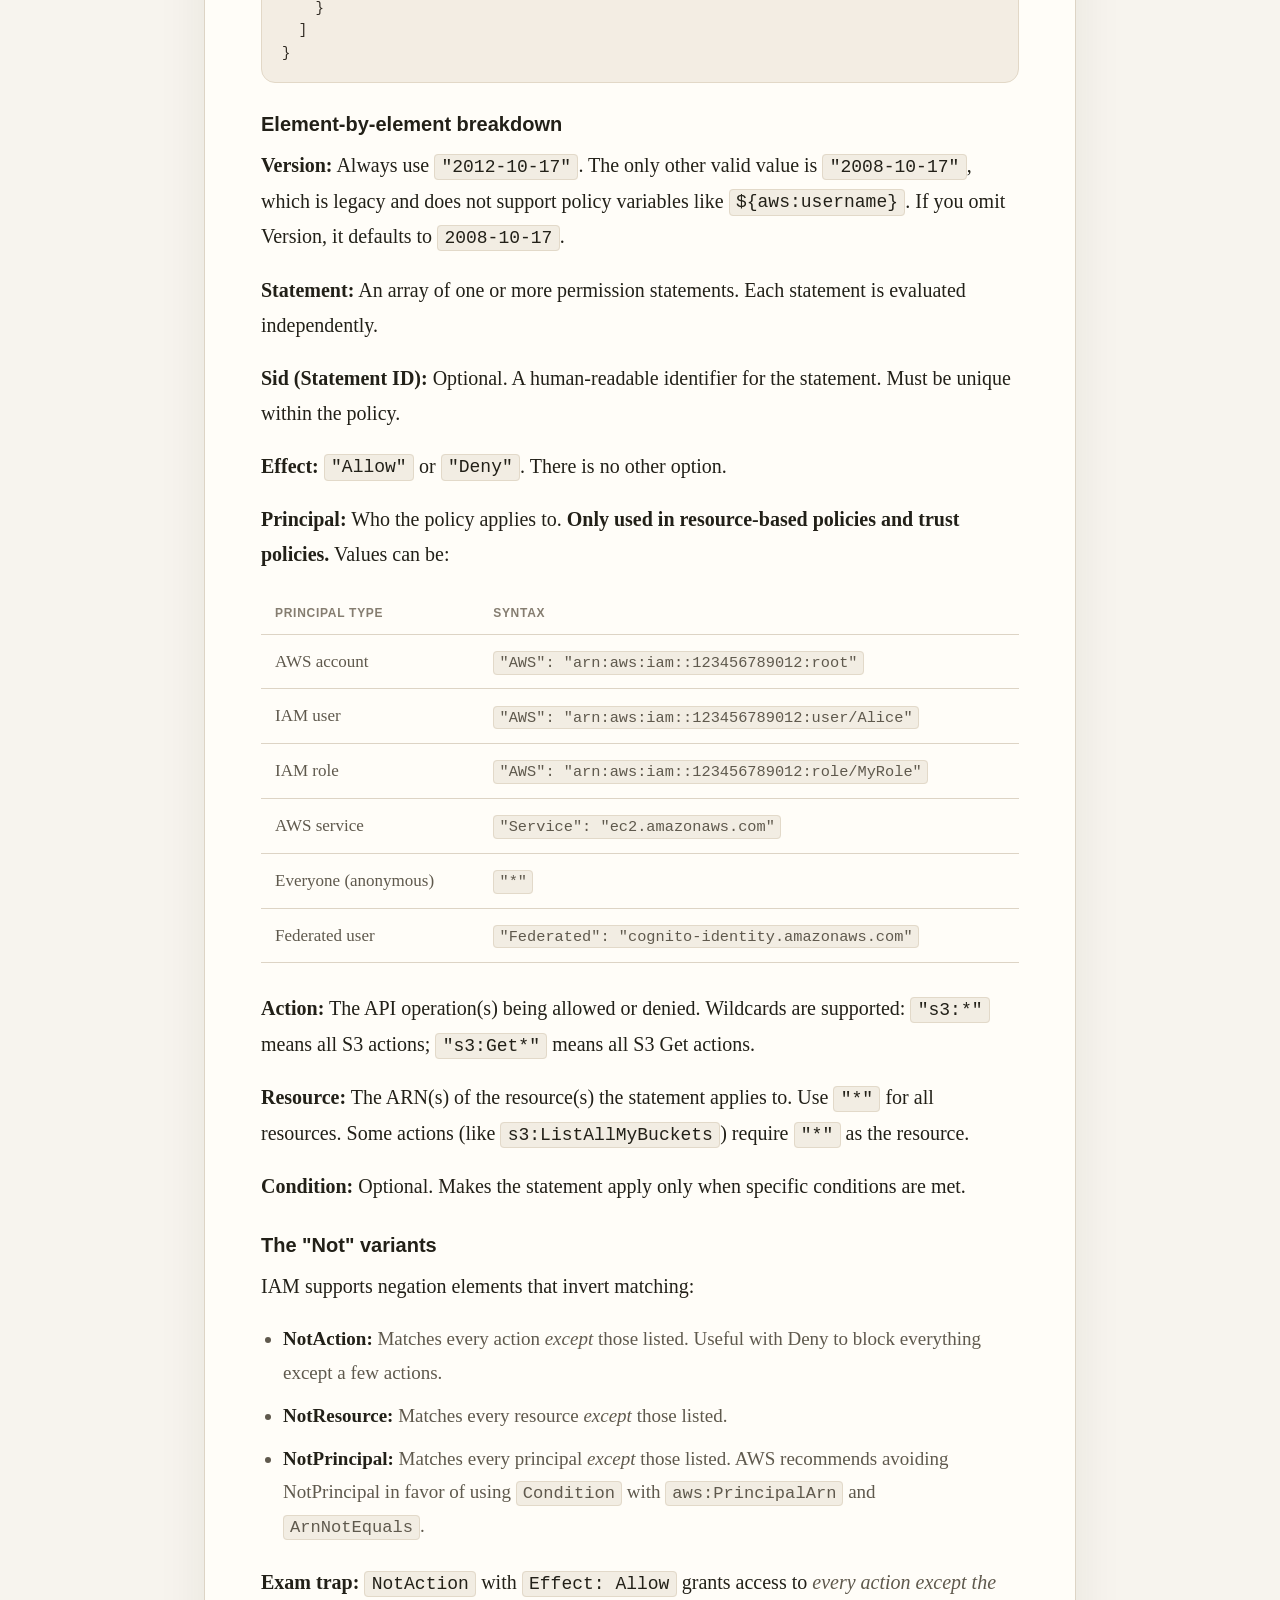
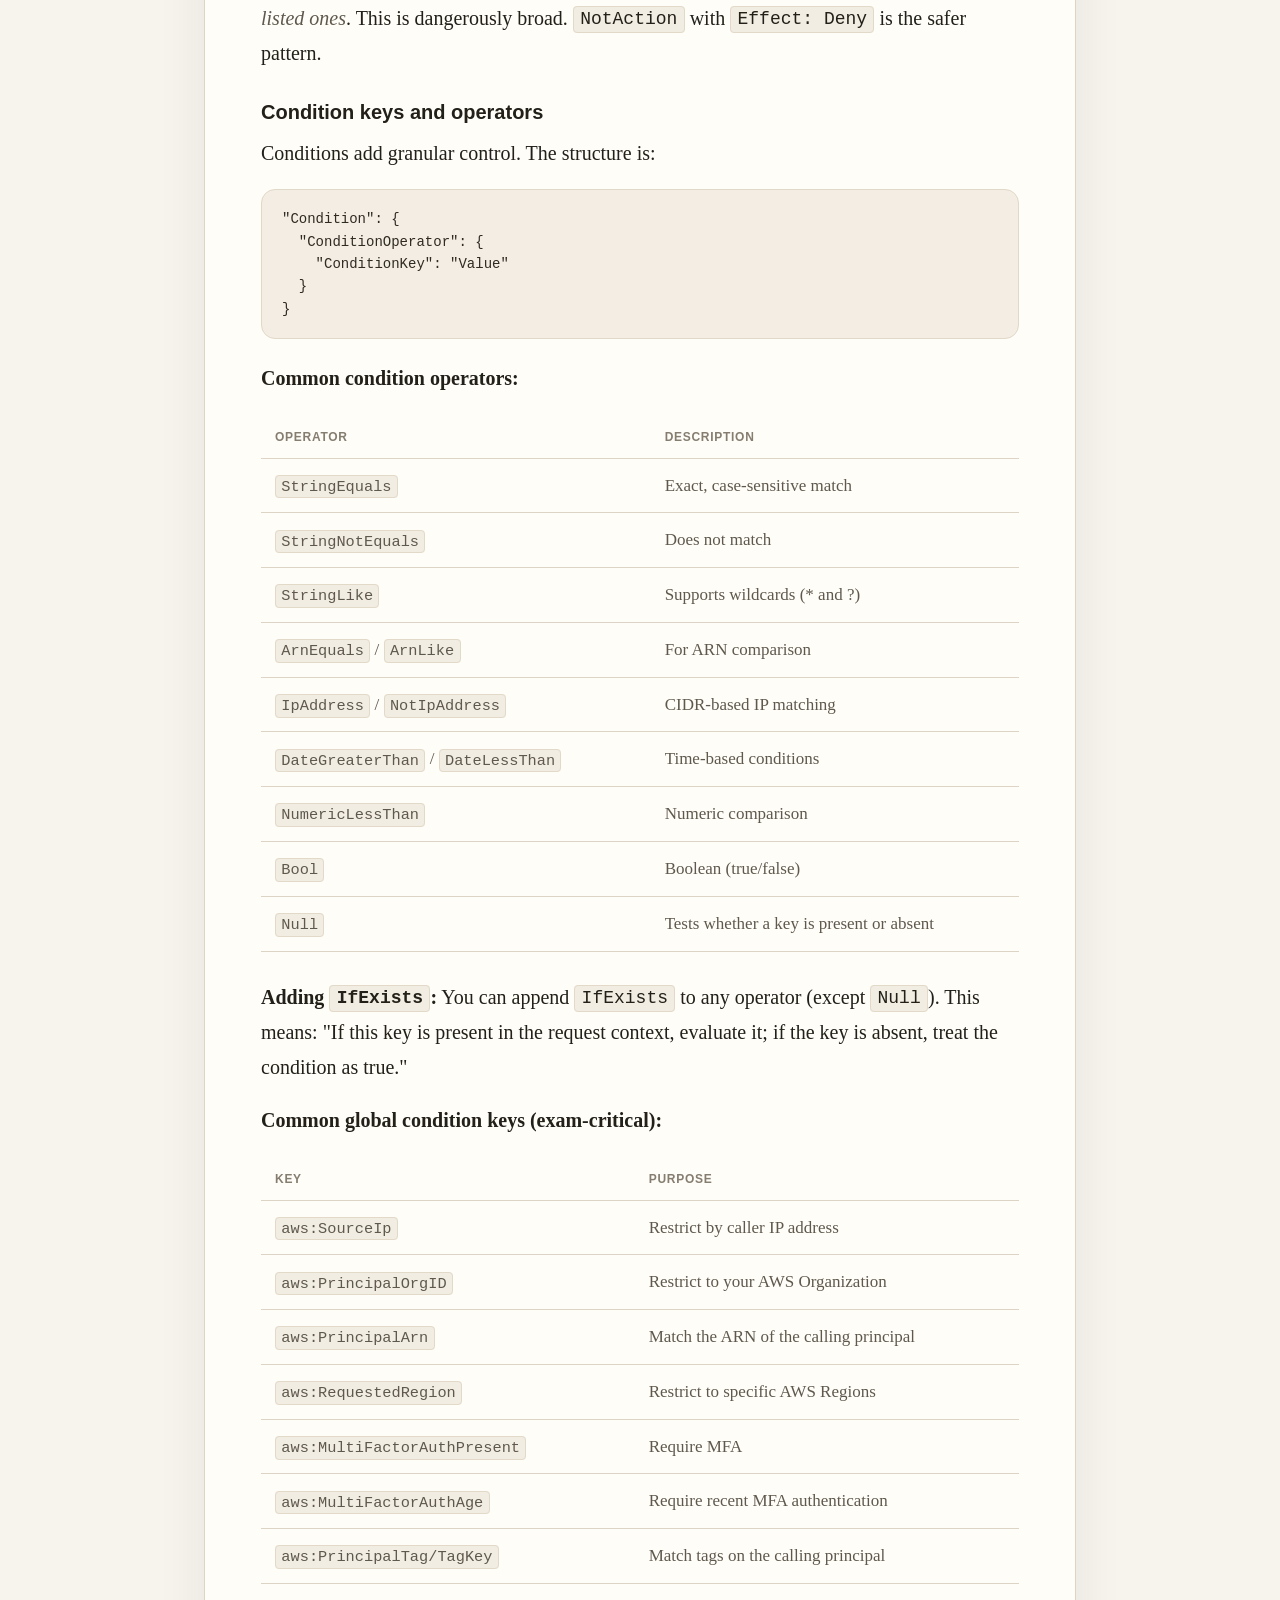
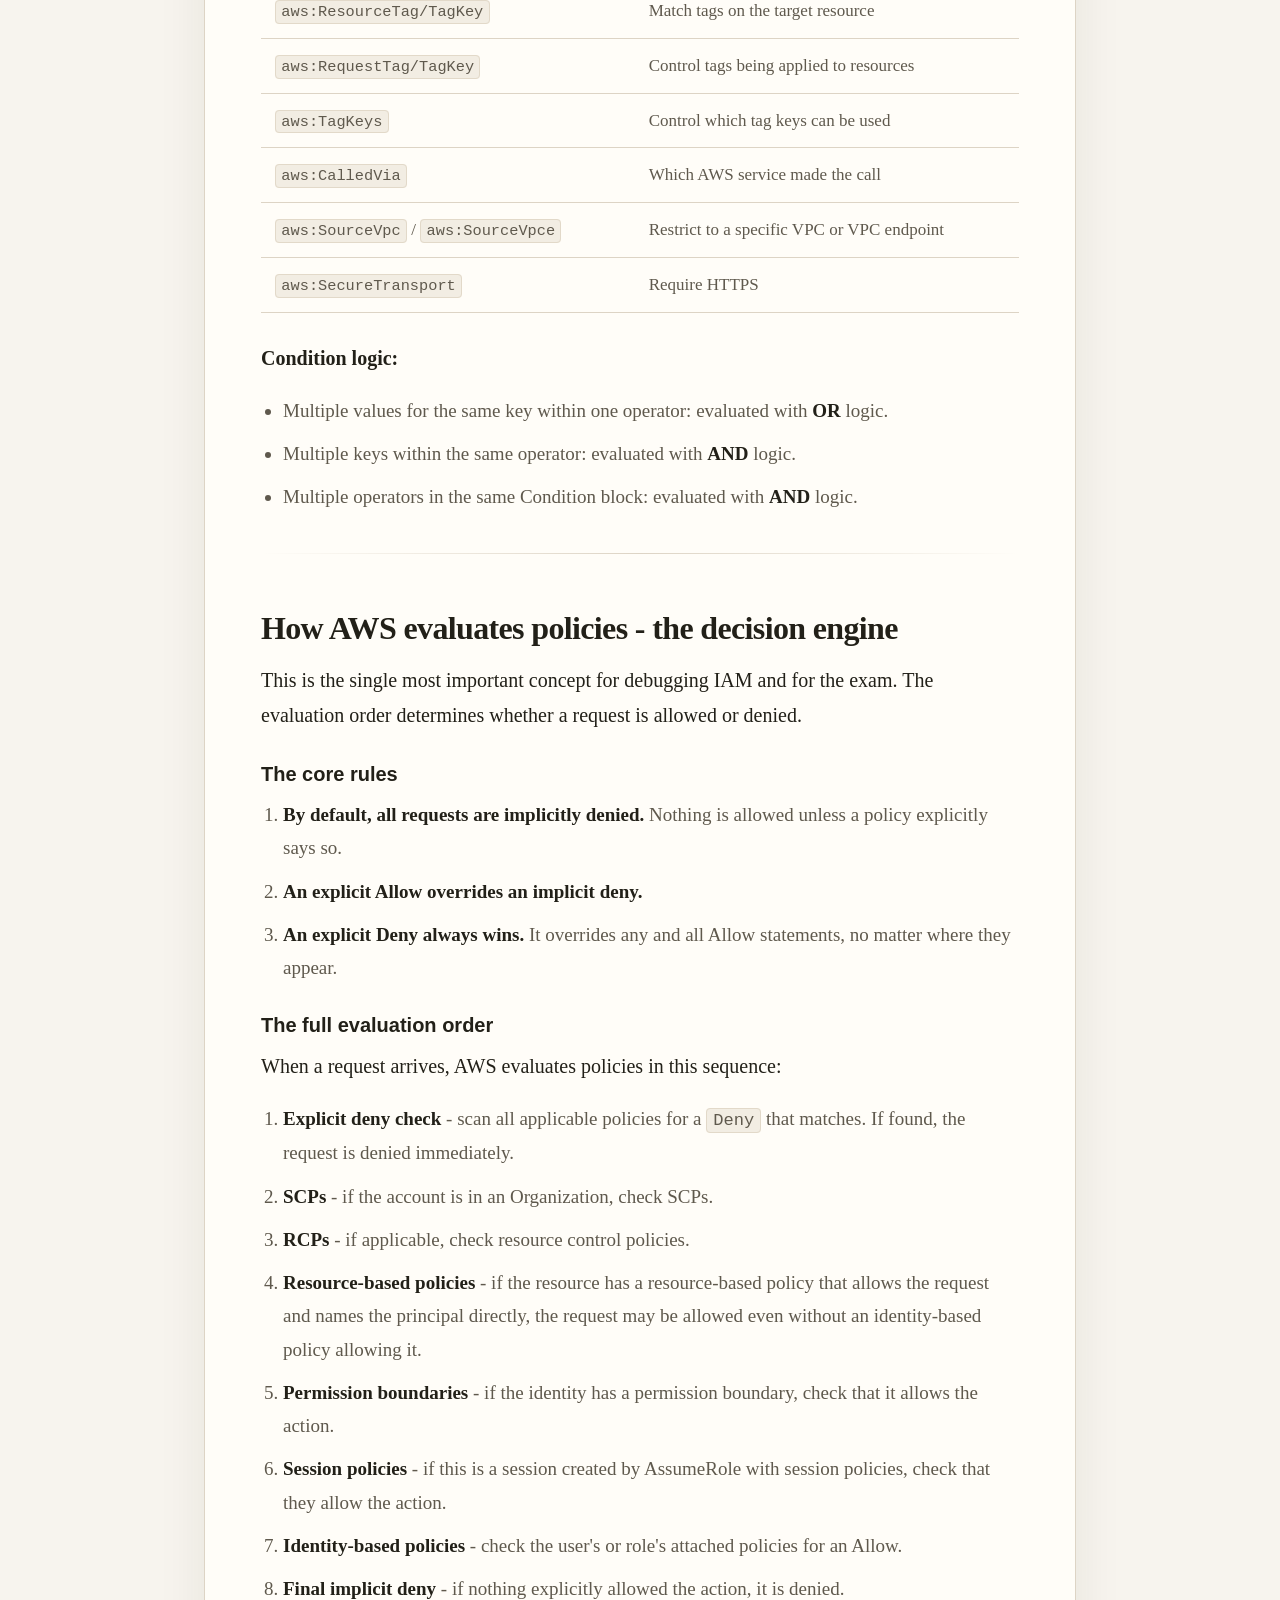
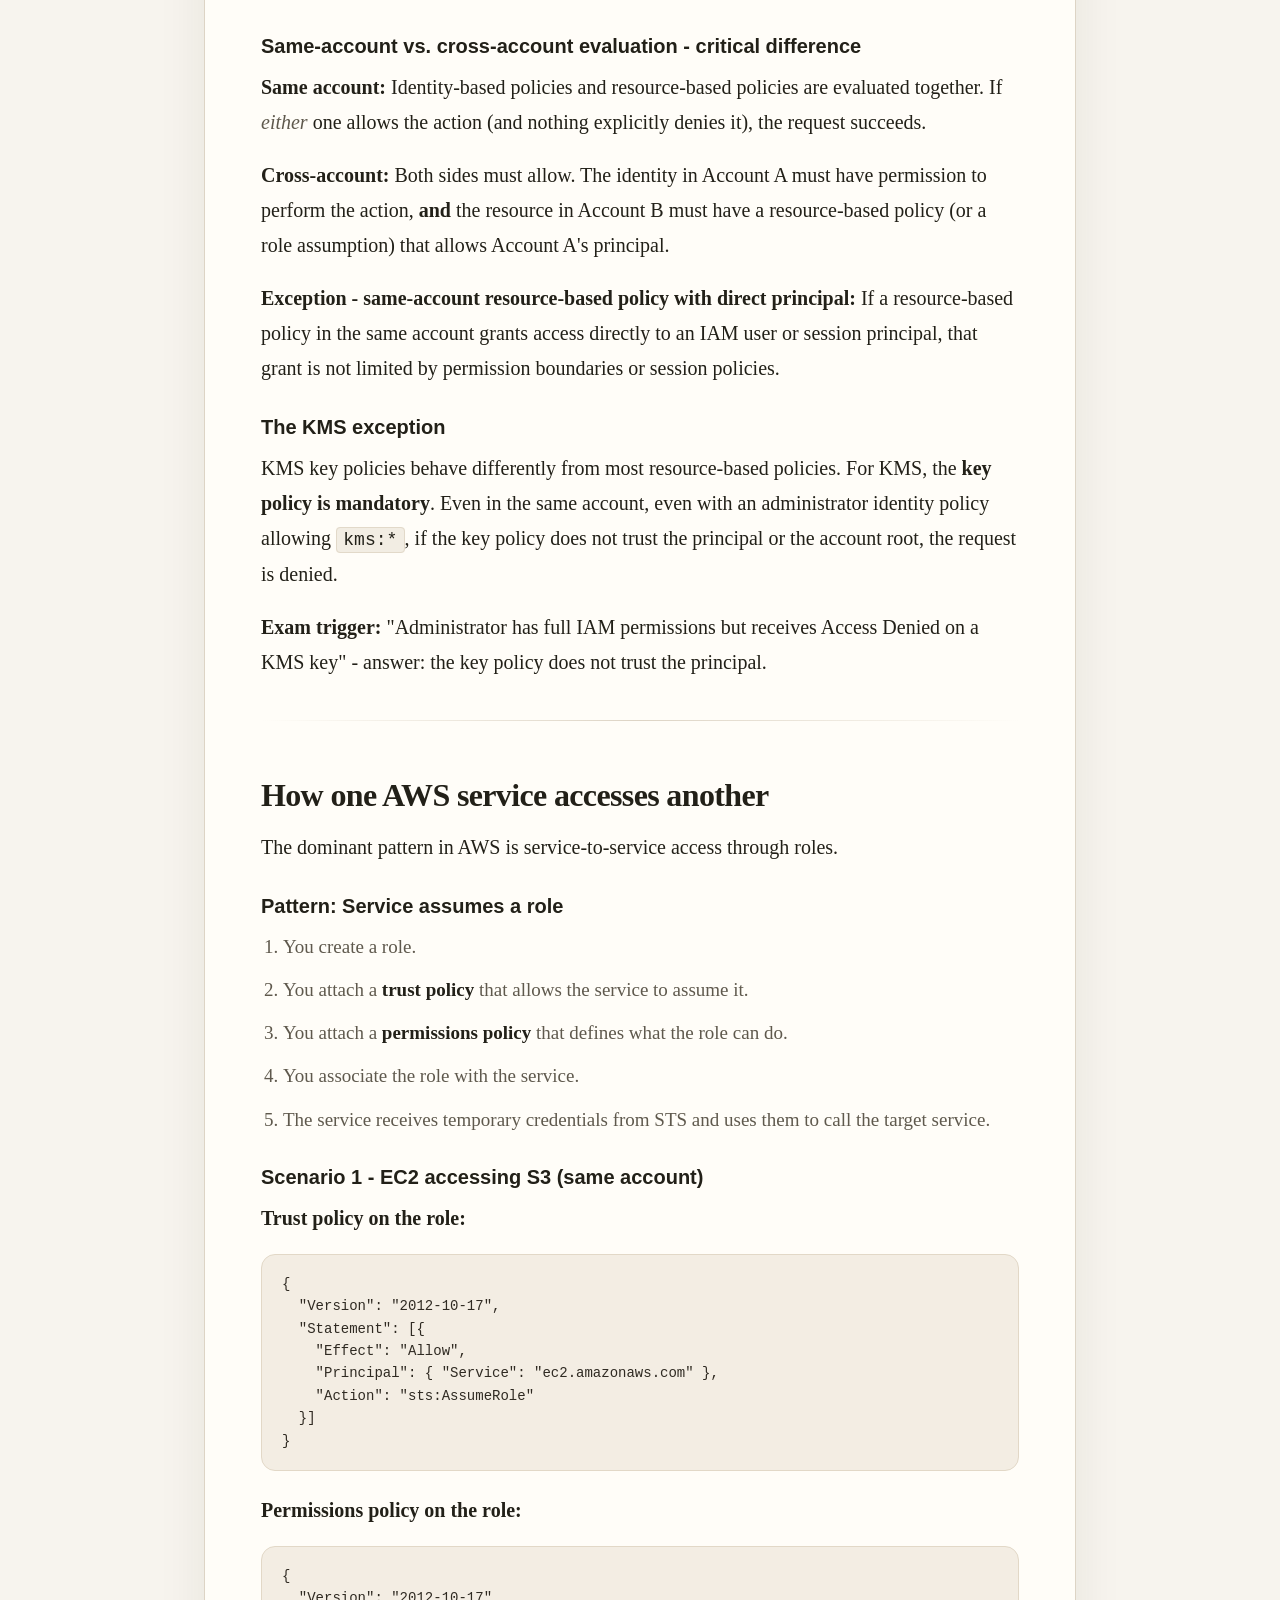
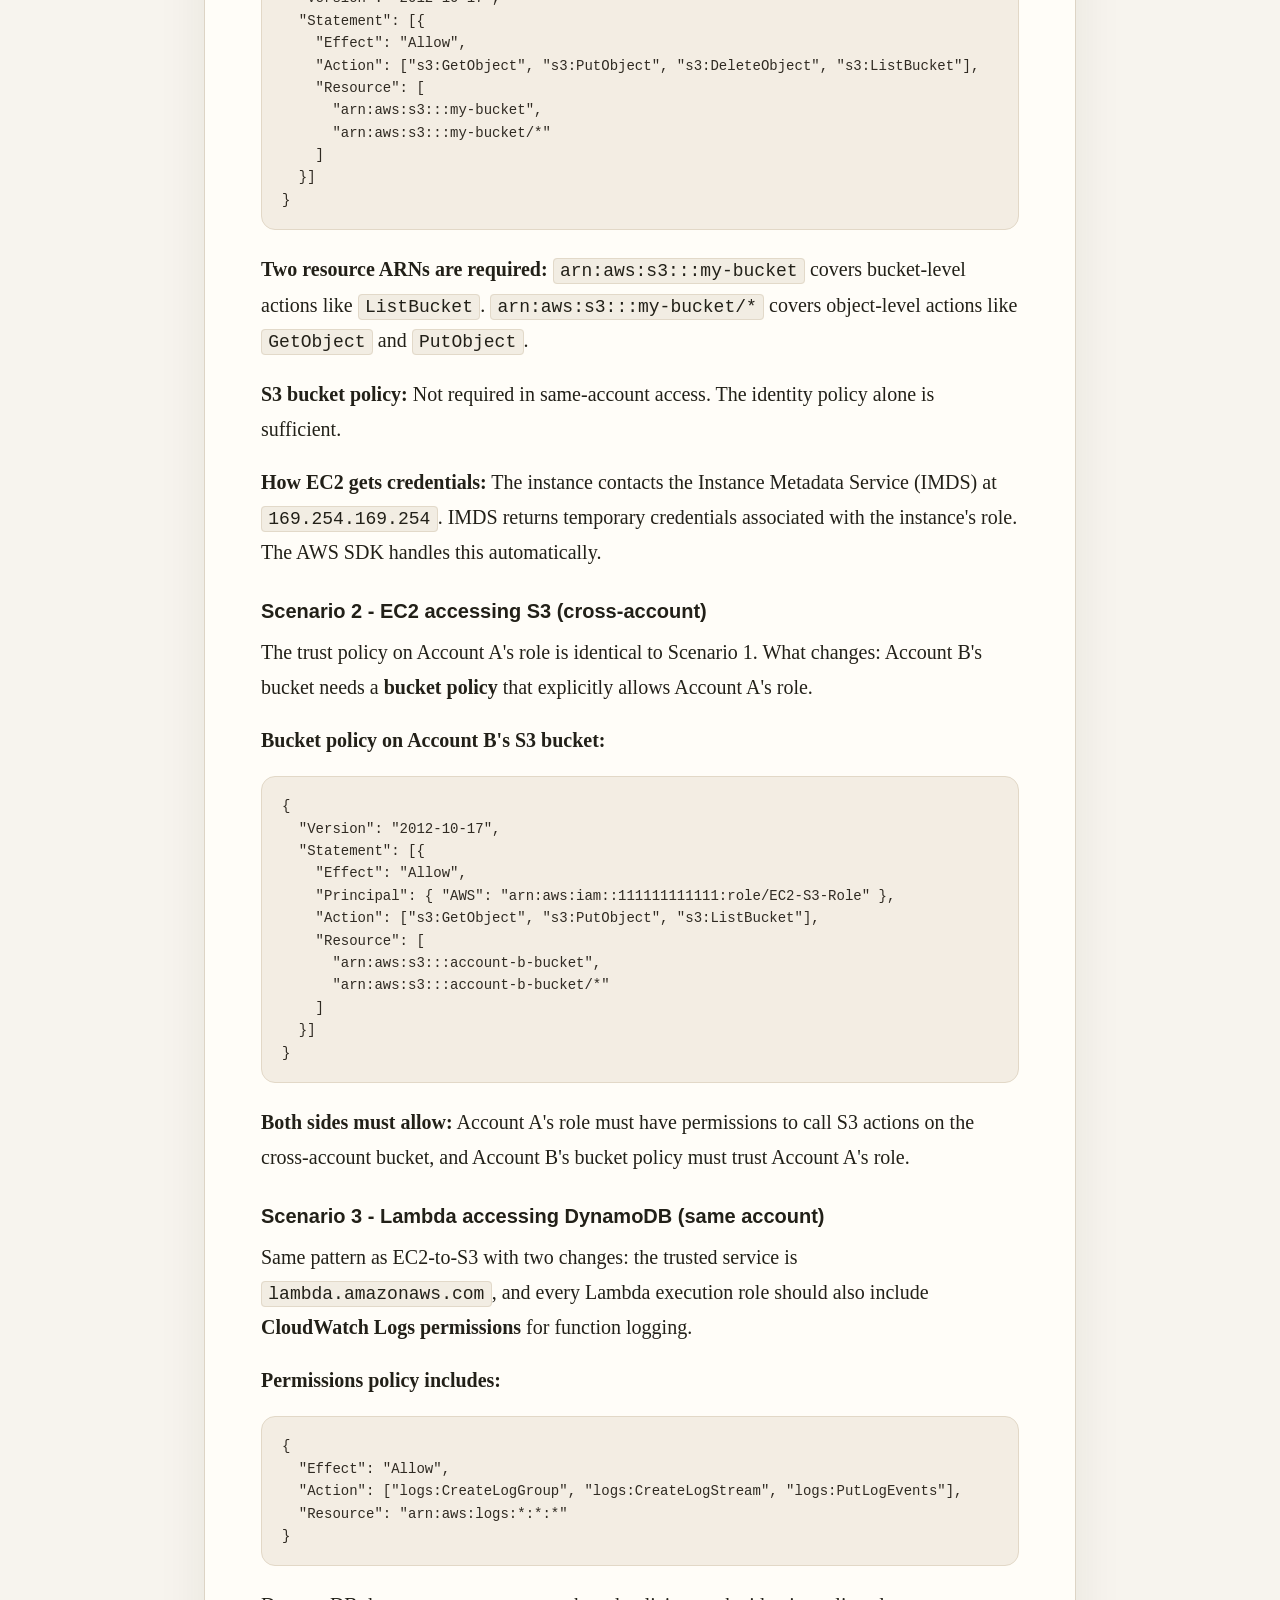
==== commit 437e44df: "Add storage cheat sheet page" ====
--- a/index.html
+++ b/index.html
@@ -279,6 +279,7 @@
       <a class="navlink" href="./ec2-cheat-sheet.html">EC2 Cheat Sheet</a>
       <a class="navlink" href="./s3.html">S3</a>
       <a class="navlink" href="./s3-cheat-sheet.html">S3 Cheat Sheet</a>
+      <a class="navlink" href="./storage-cheat-sheet.html">Storage Cheat Sheet</a>
       <a class="navlink" href="./ec2-and-ebs.html">EC2 and EBS and ELB</a>
       <a class="navlink" href="./efs.html">EFS</a>
       <a class="navlink" href="./dynamodb.html">DynamoDB</a>
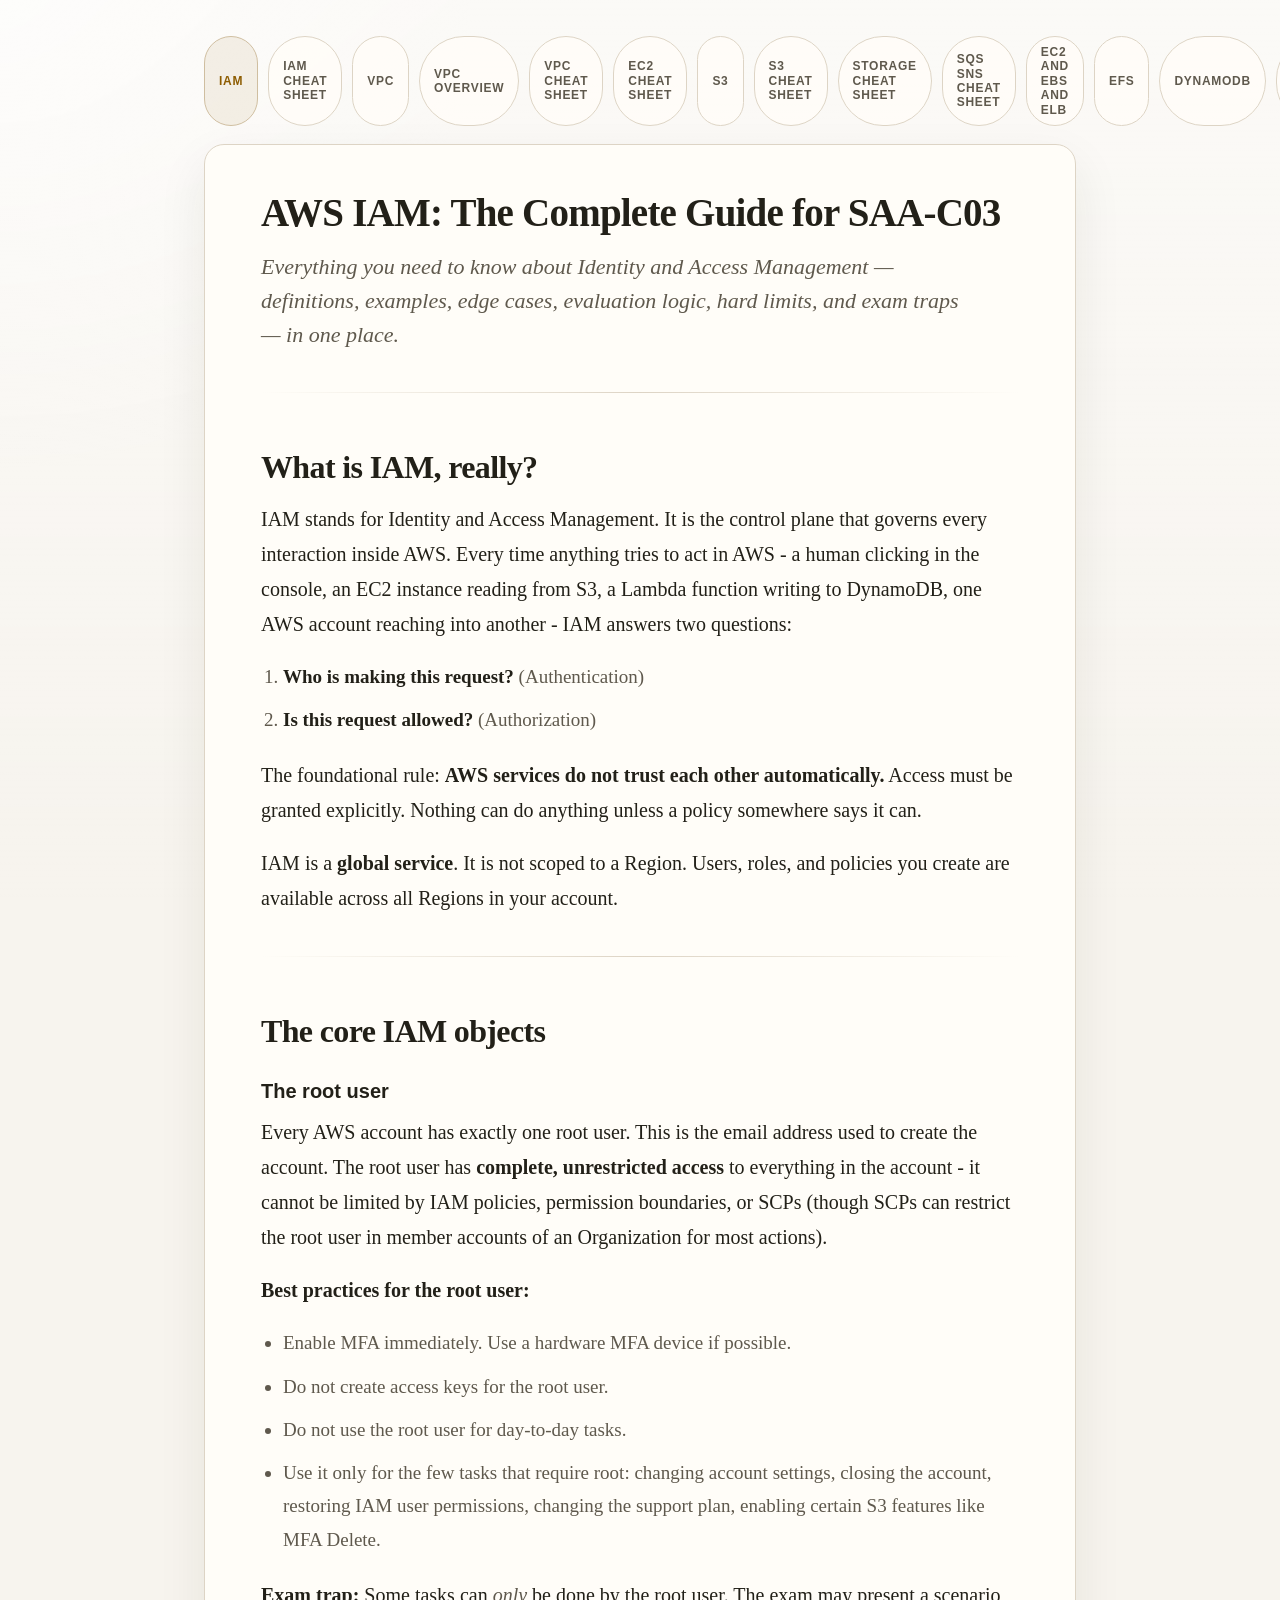
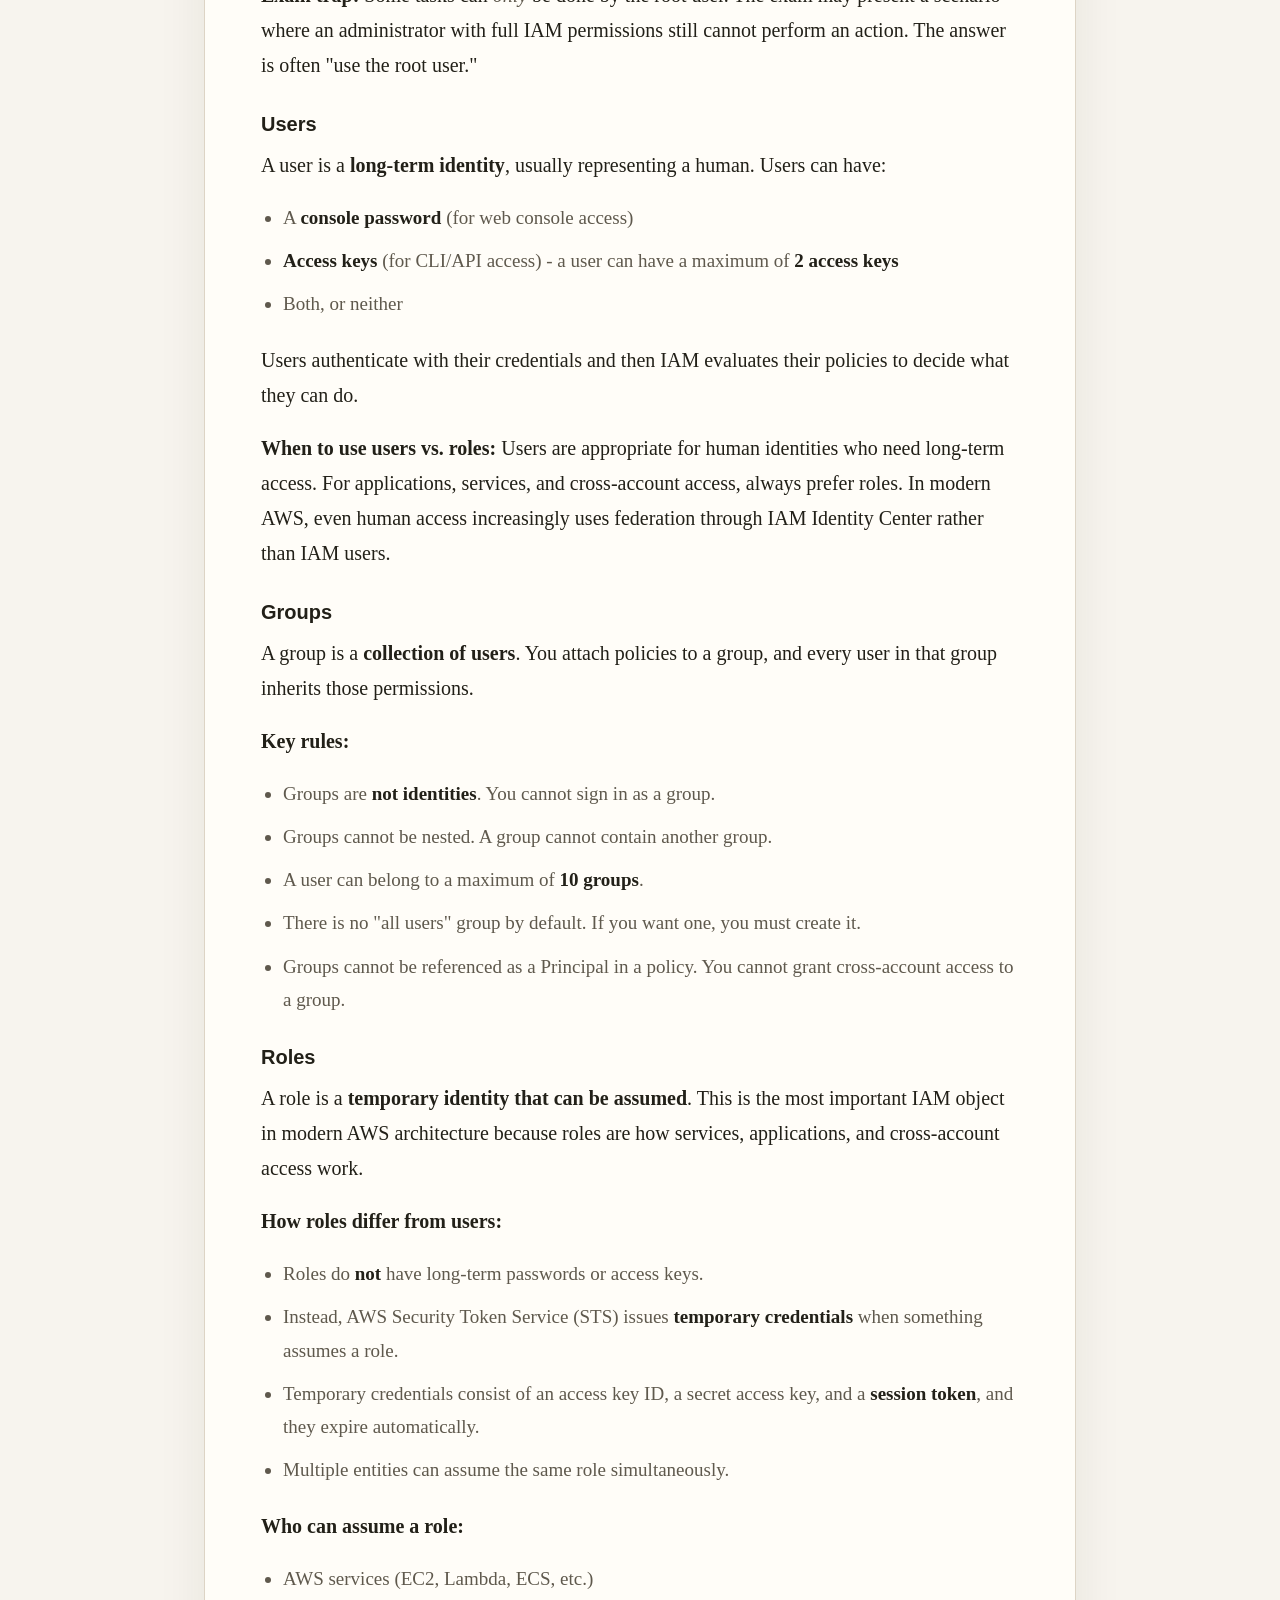
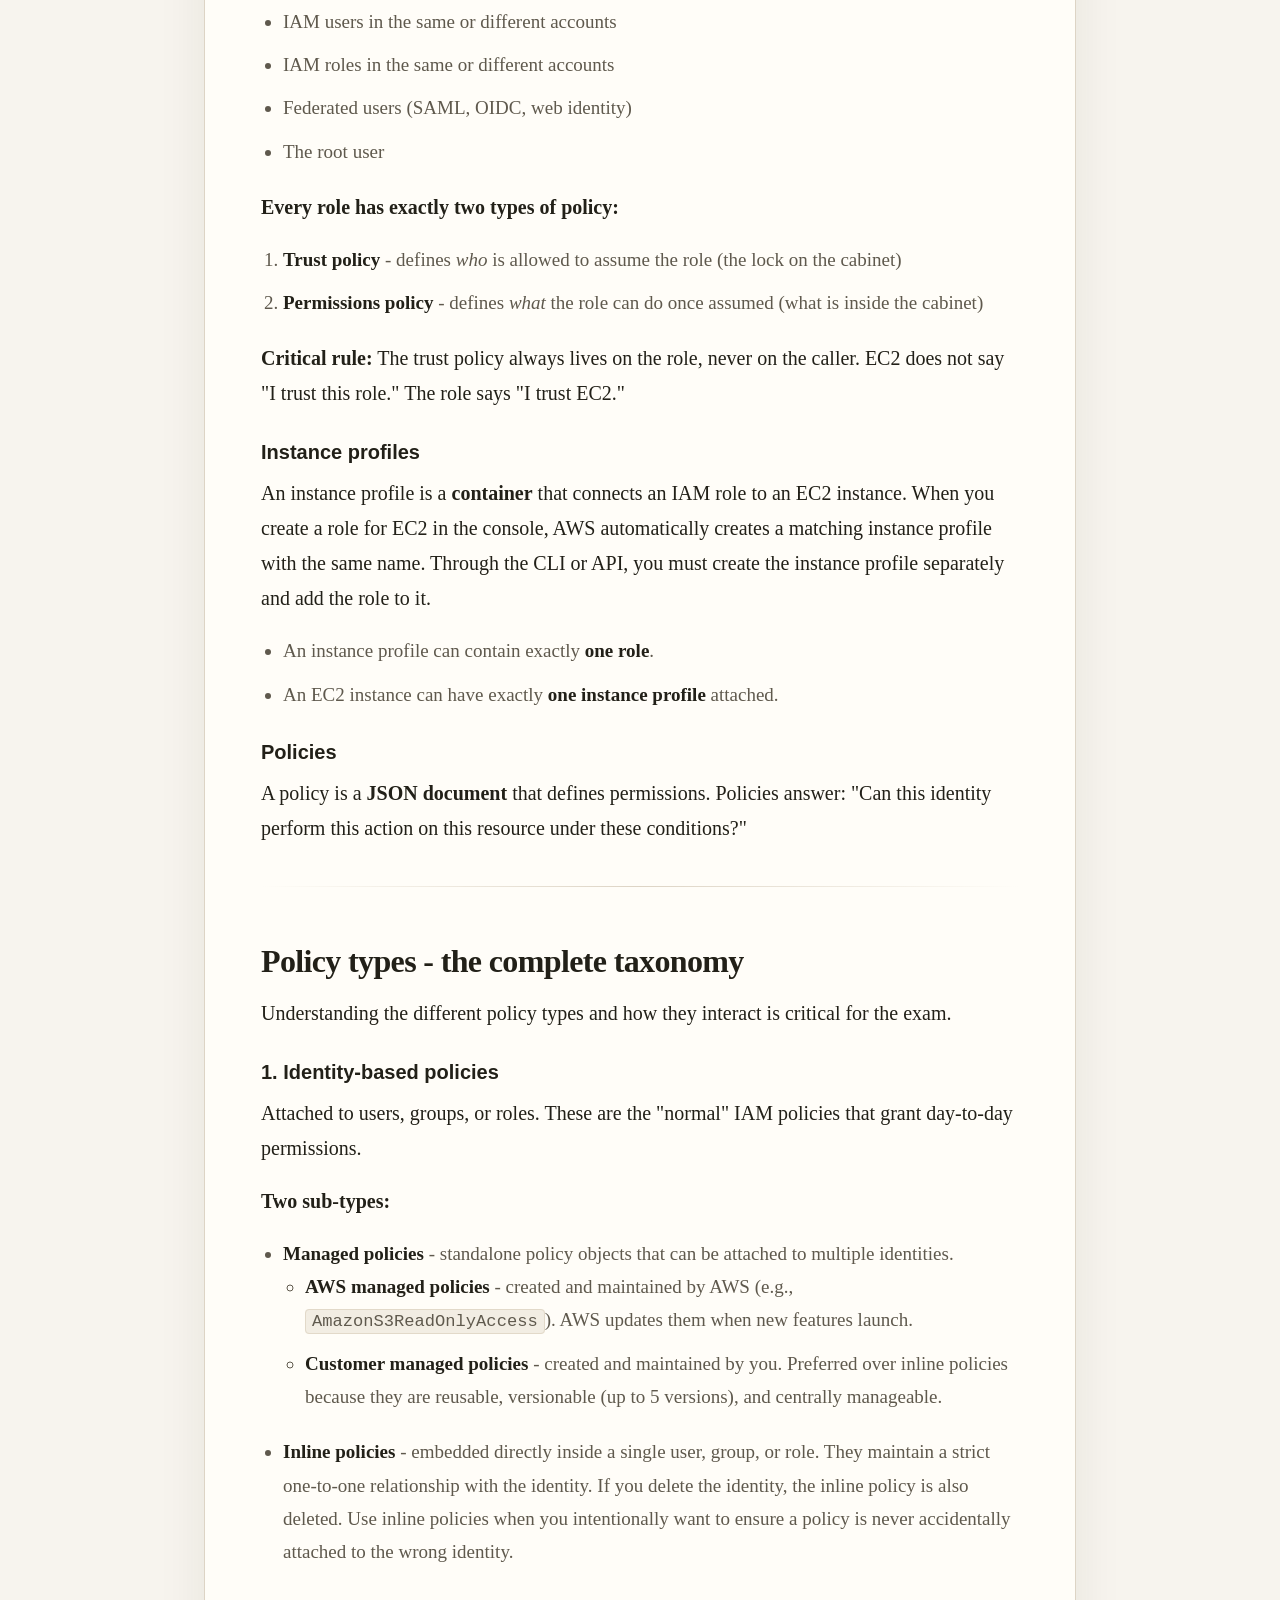
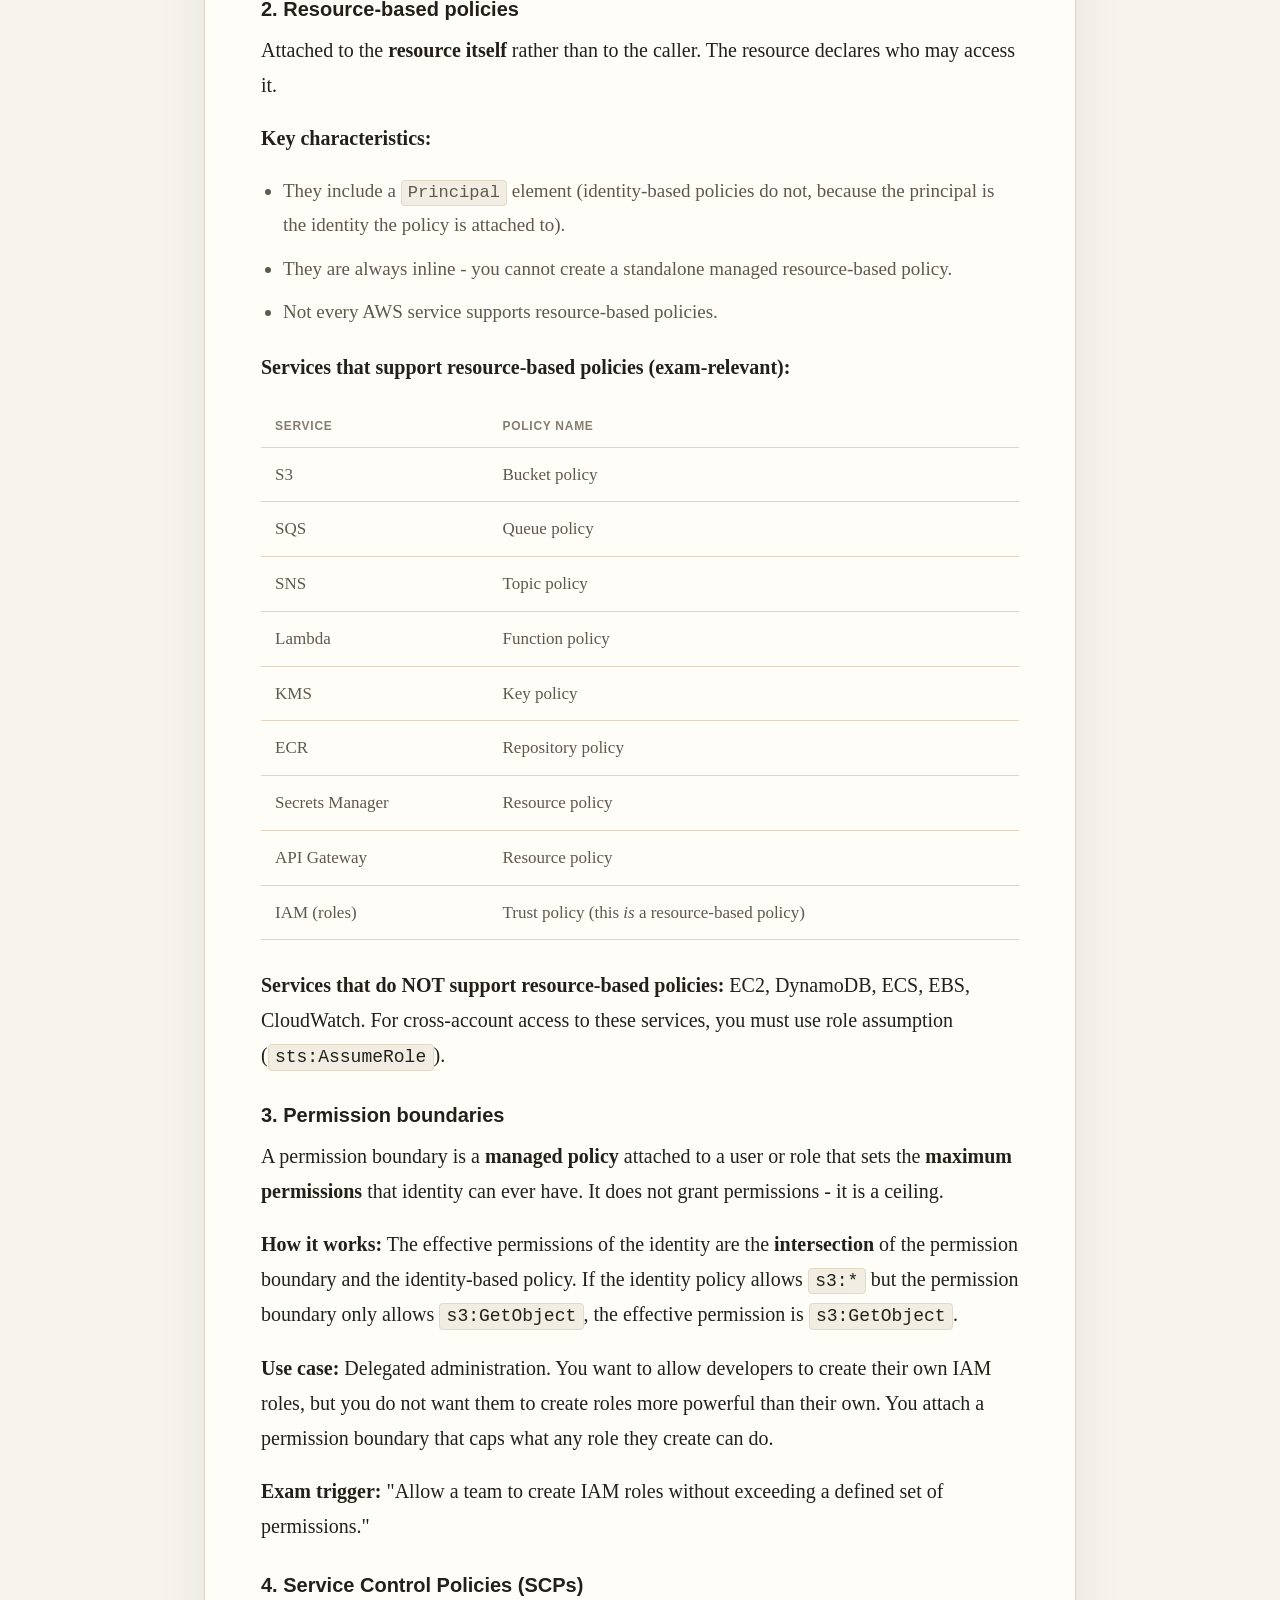
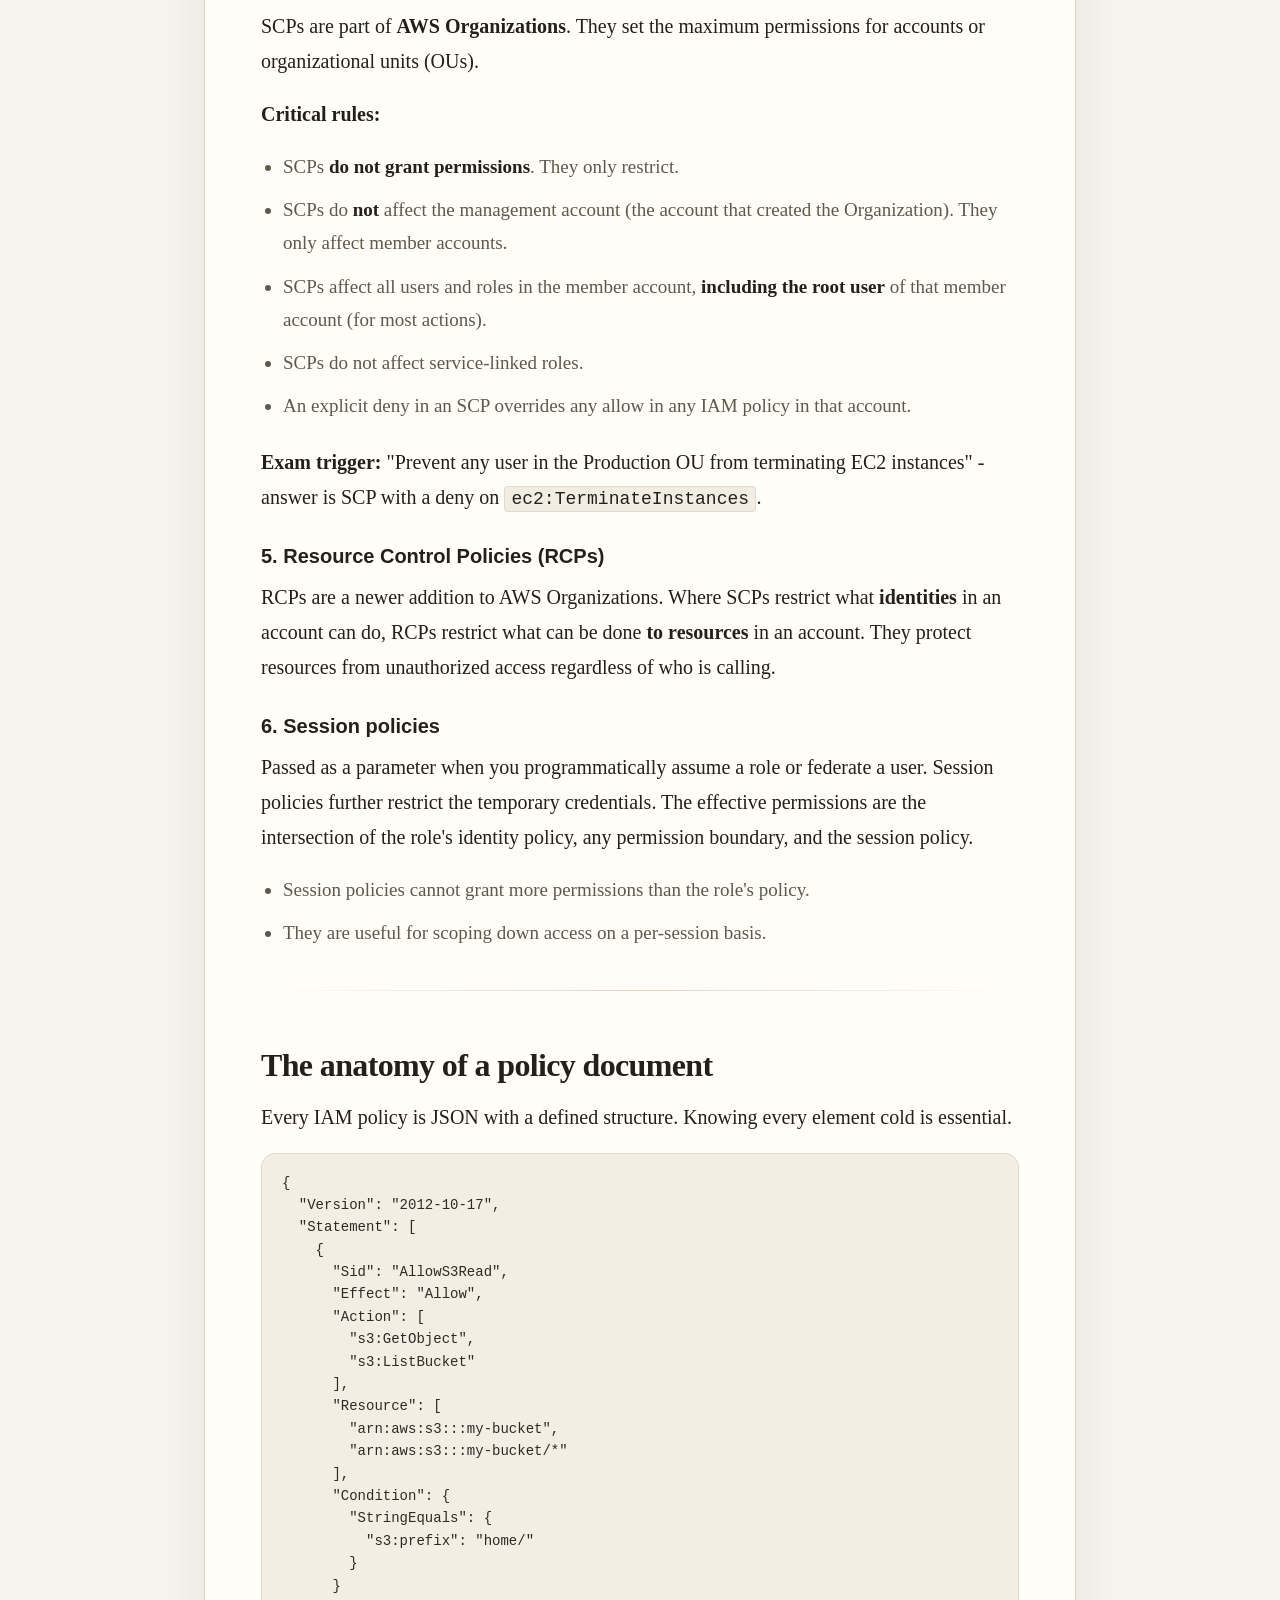
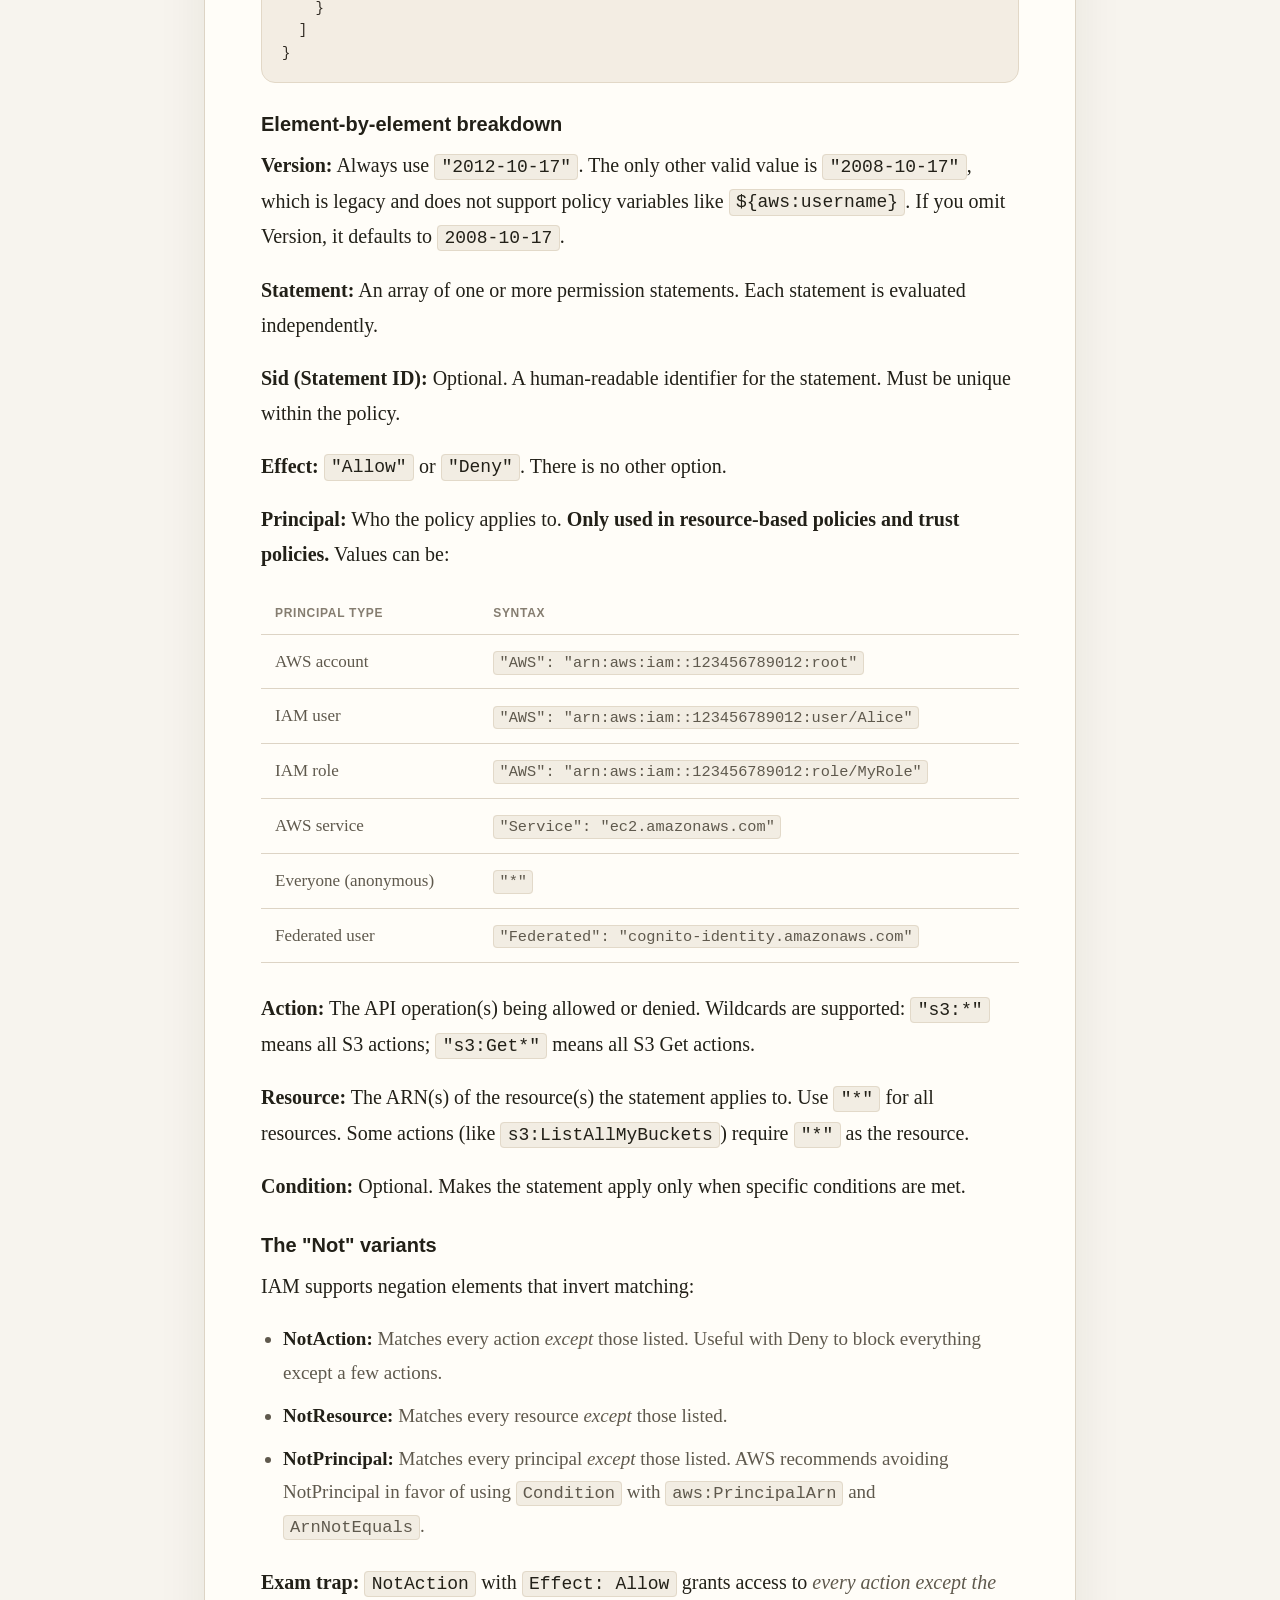
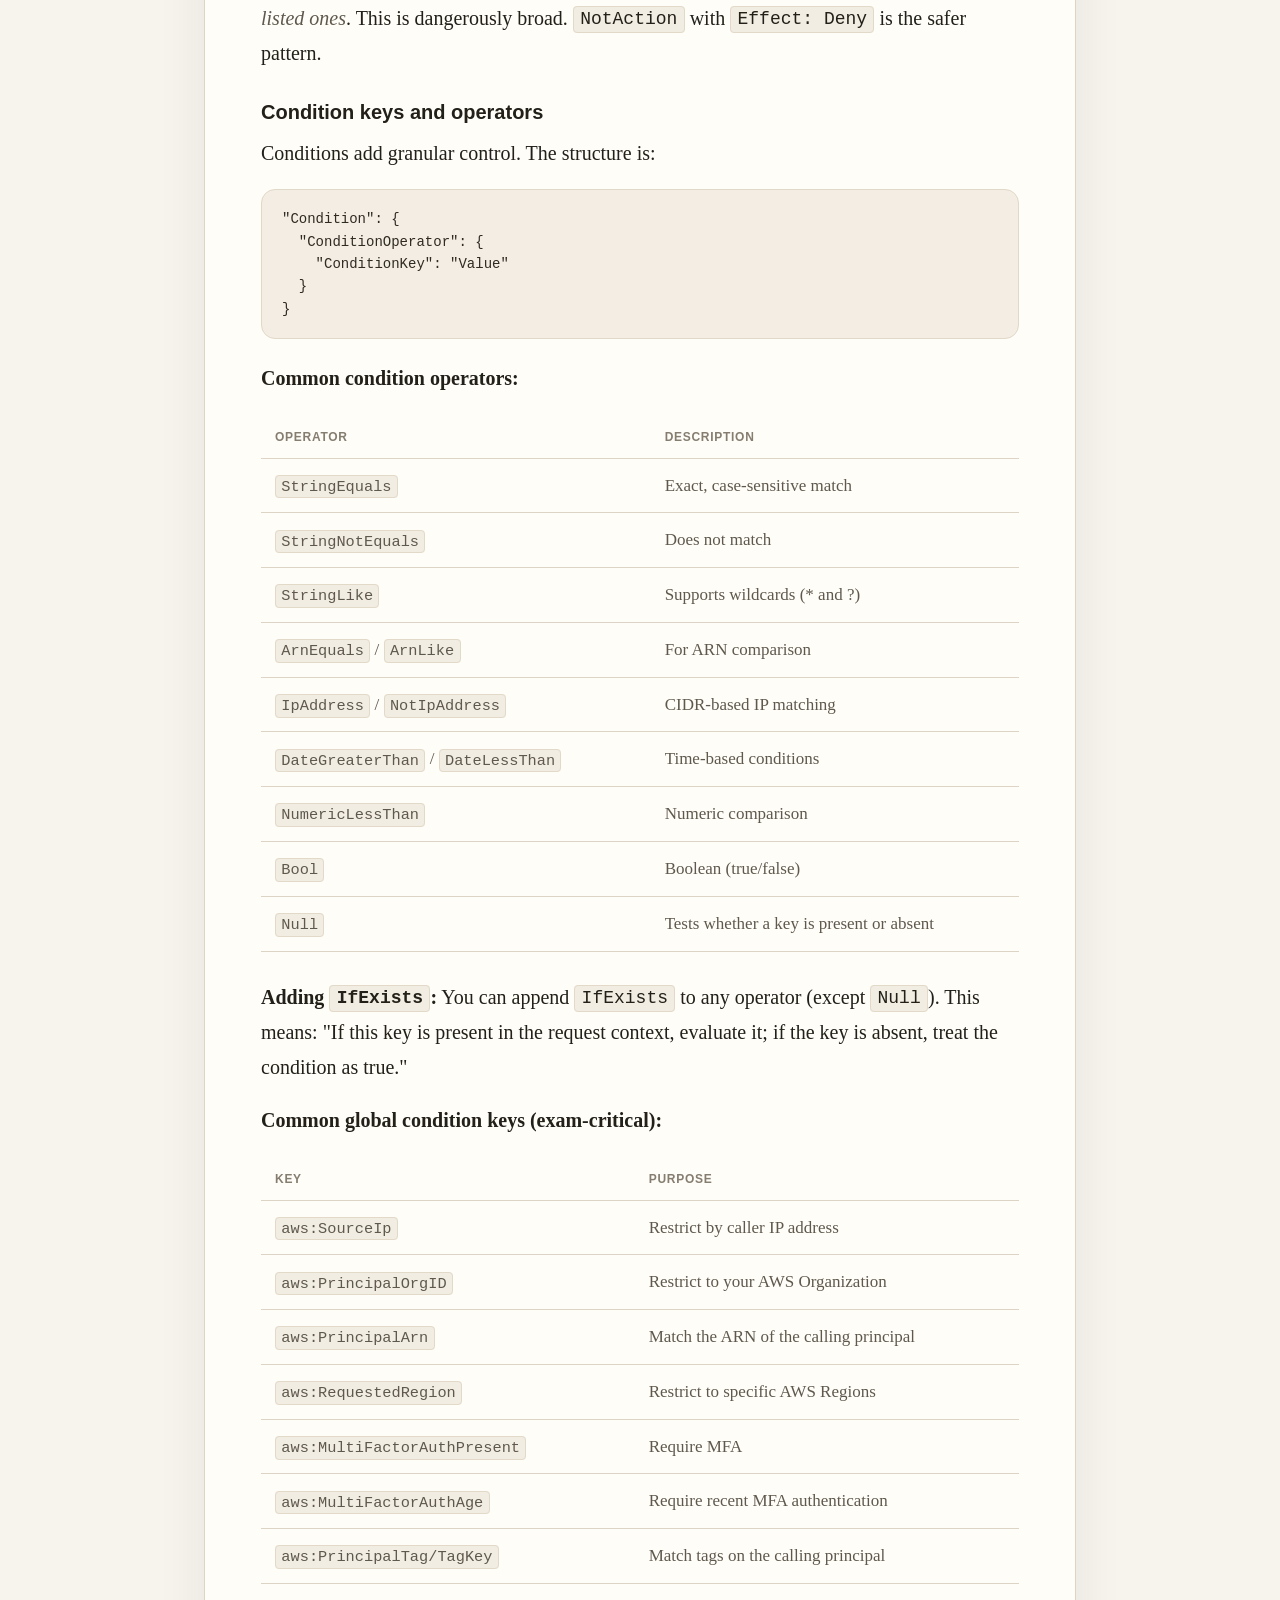
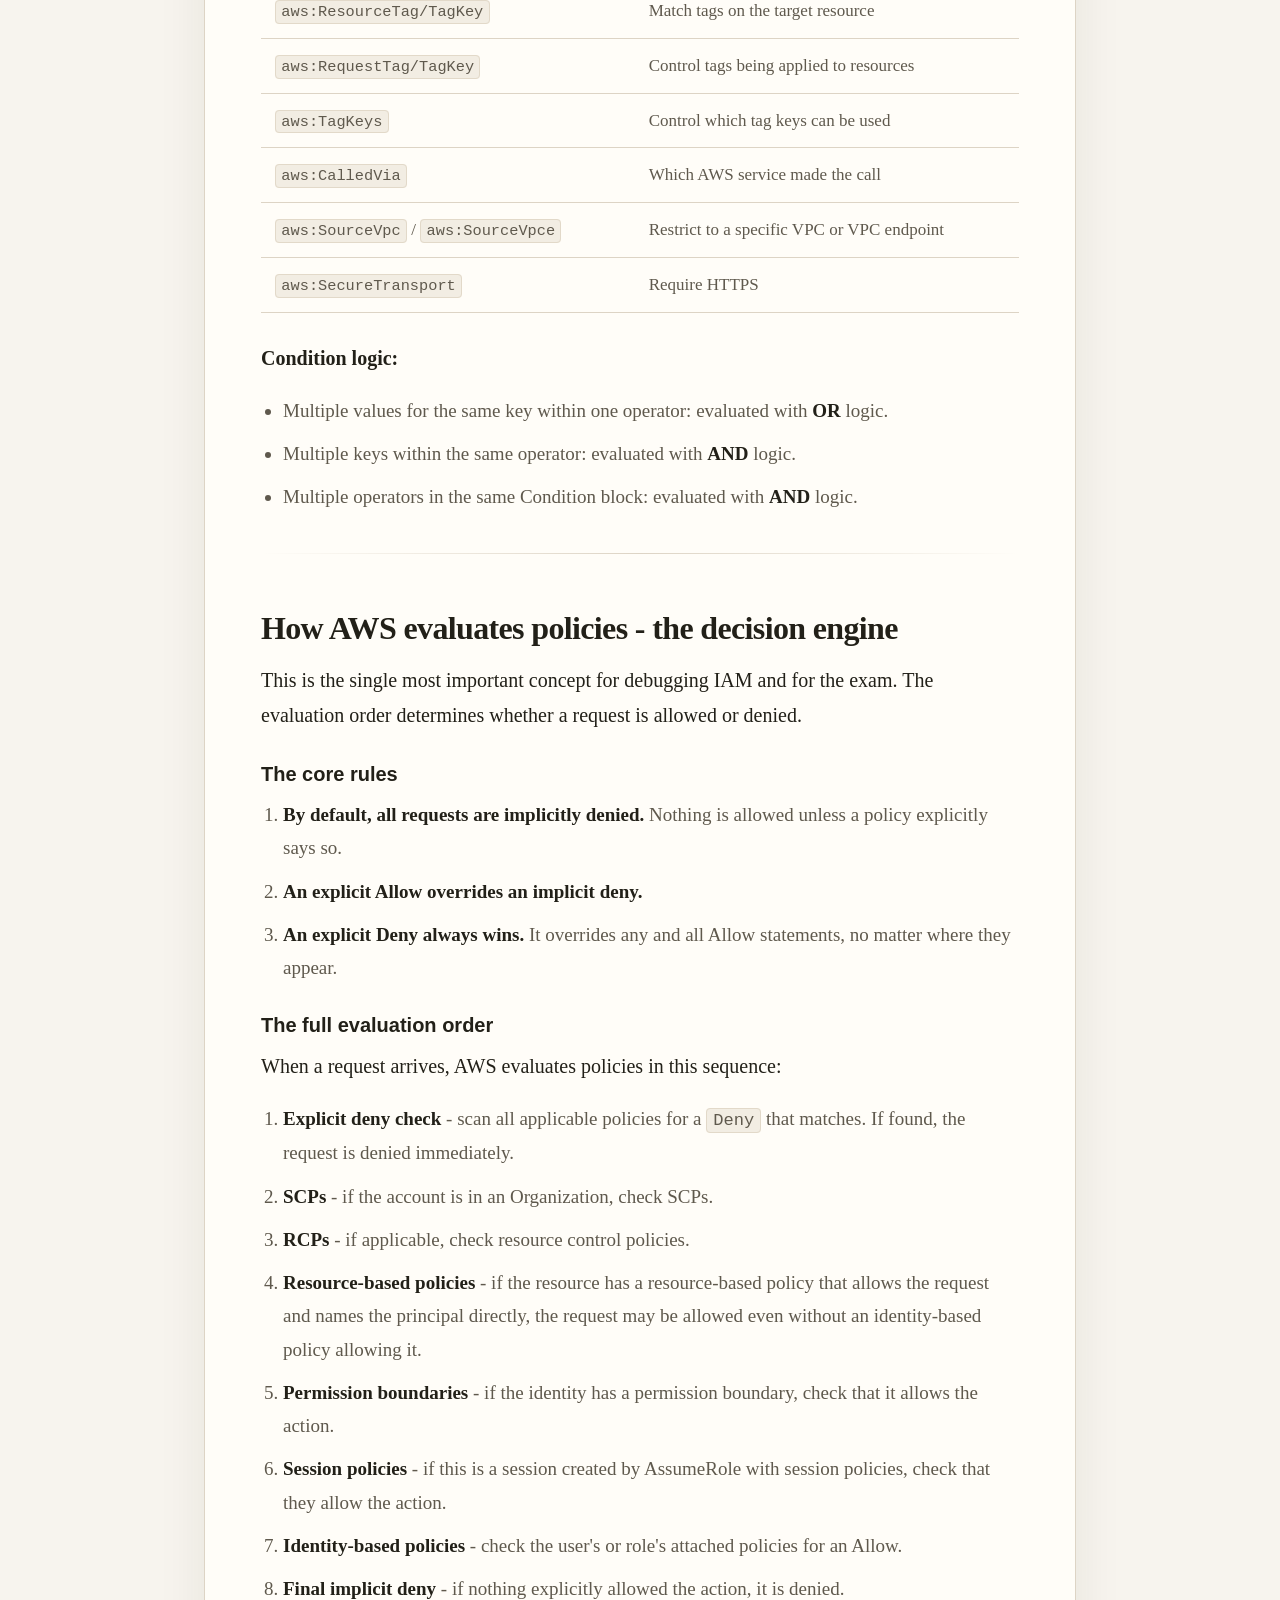
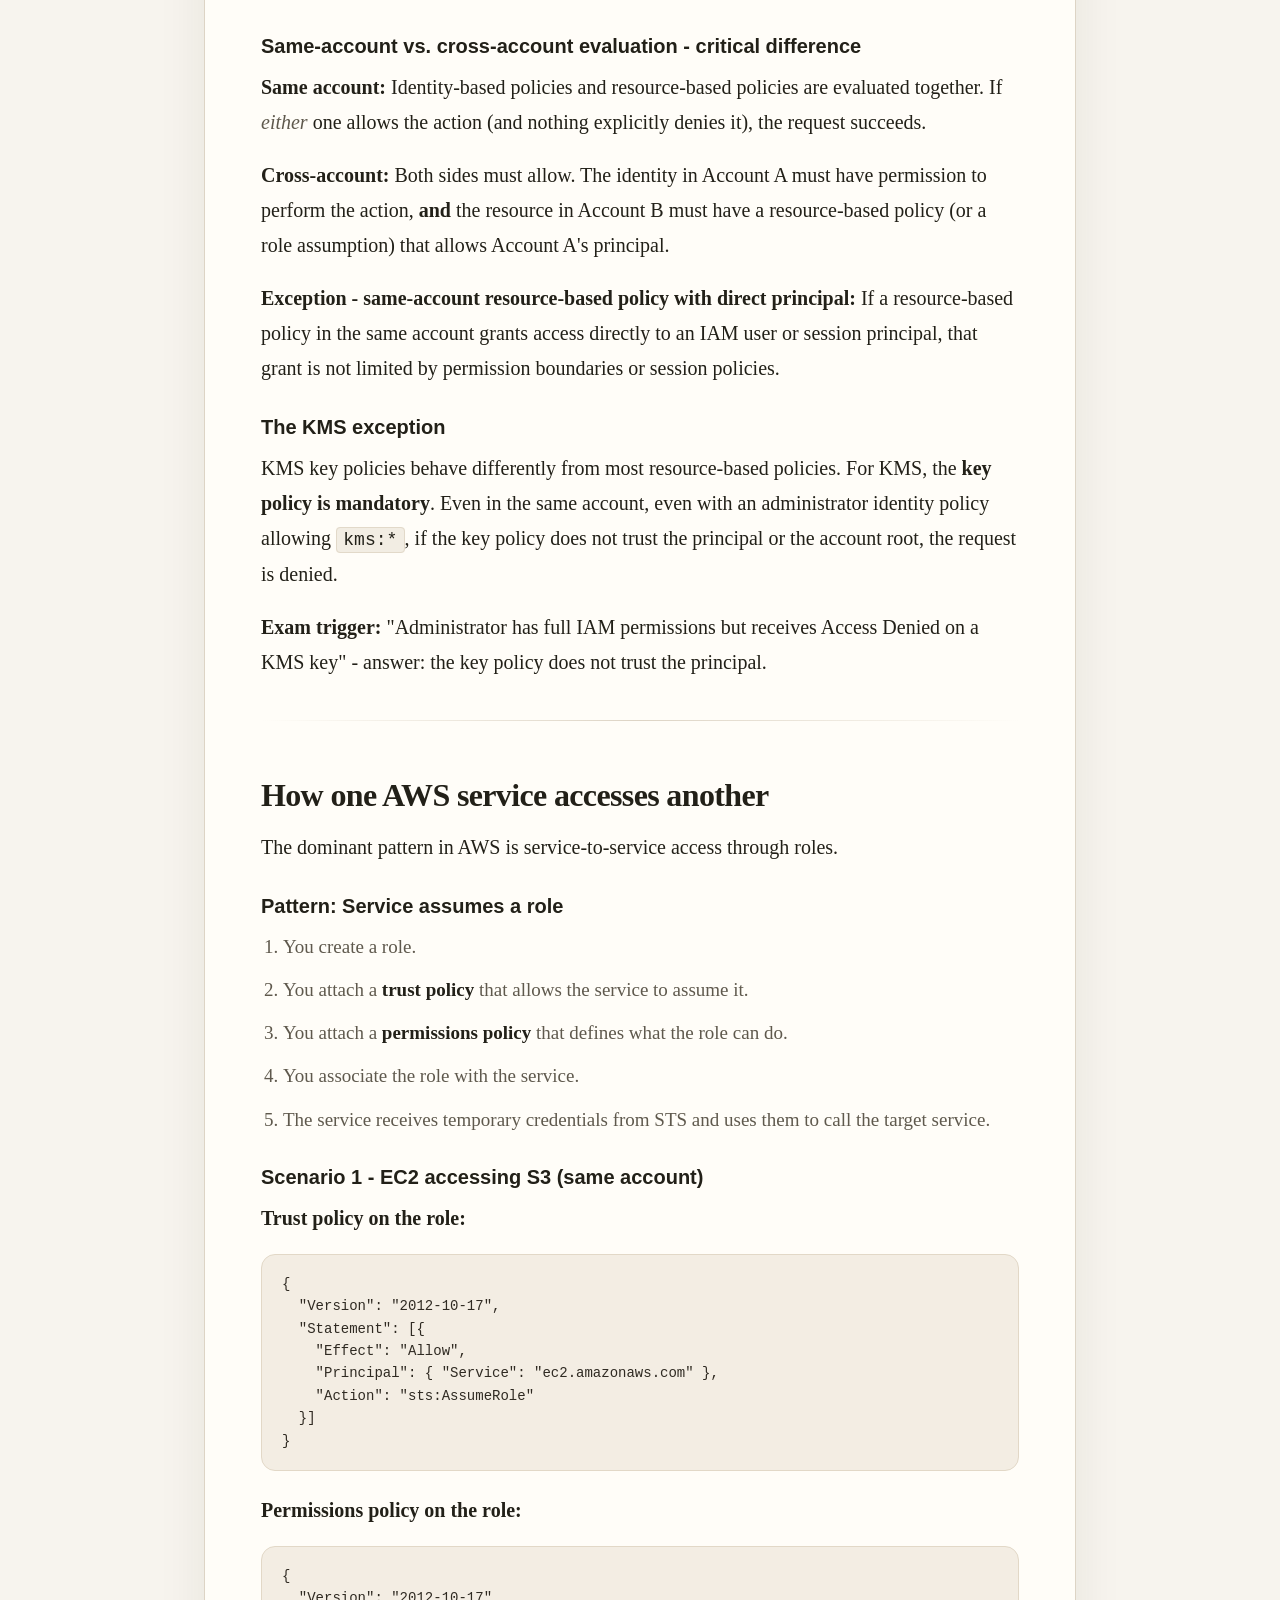
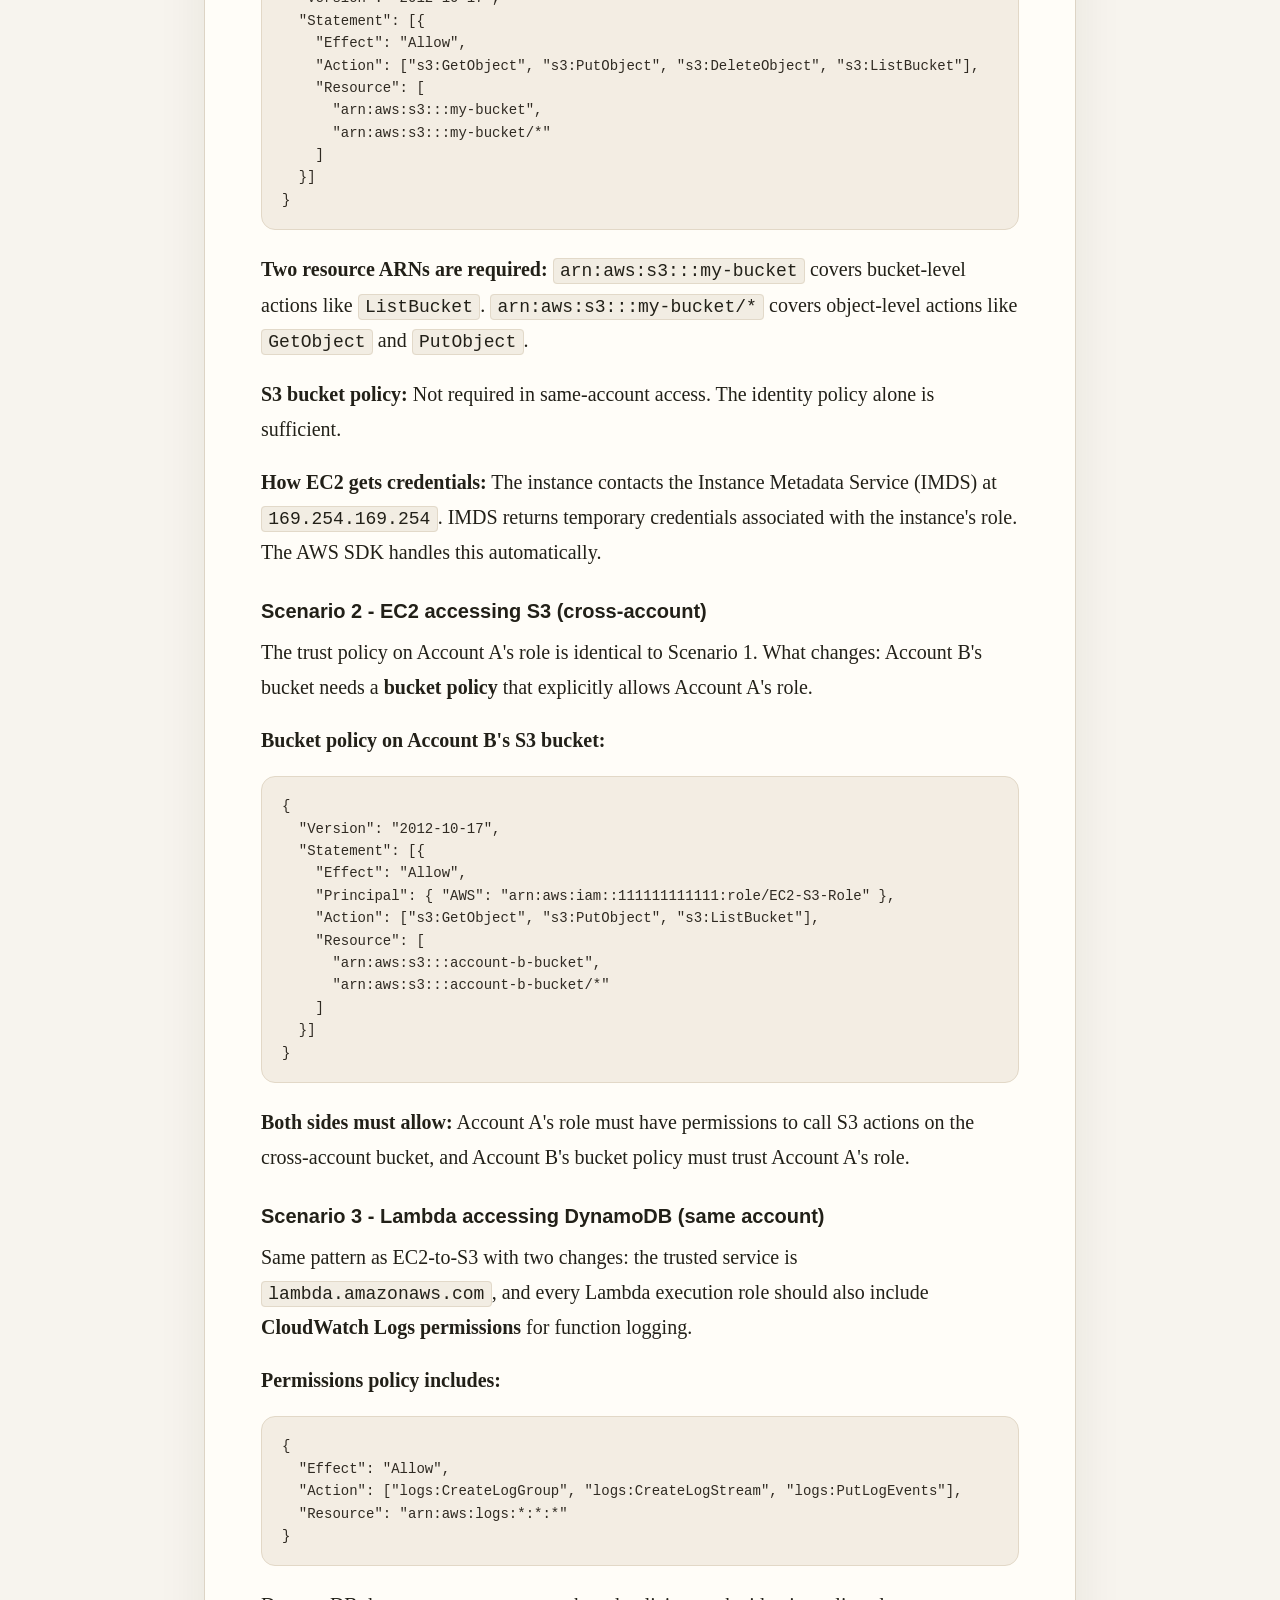
==== commit 4a201f9e: "Add SQS and SNS cheat sheet page" ====
--- a/index.html
+++ b/index.html
@@ -280,6 +280,7 @@
       <a class="navlink" href="./s3.html">S3</a>
       <a class="navlink" href="./s3-cheat-sheet.html">S3 Cheat Sheet</a>
       <a class="navlink" href="./storage-cheat-sheet.html">Storage Cheat Sheet</a>
+      <a class="navlink" href="./sqs-sns-cheat-sheet.html">SQS SNS Cheat Sheet</a>
       <a class="navlink" href="./ec2-and-ebs.html">EC2 and EBS and ELB</a>
       <a class="navlink" href="./efs.html">EFS</a>
       <a class="navlink" href="./dynamodb.html">DynamoDB</a>
